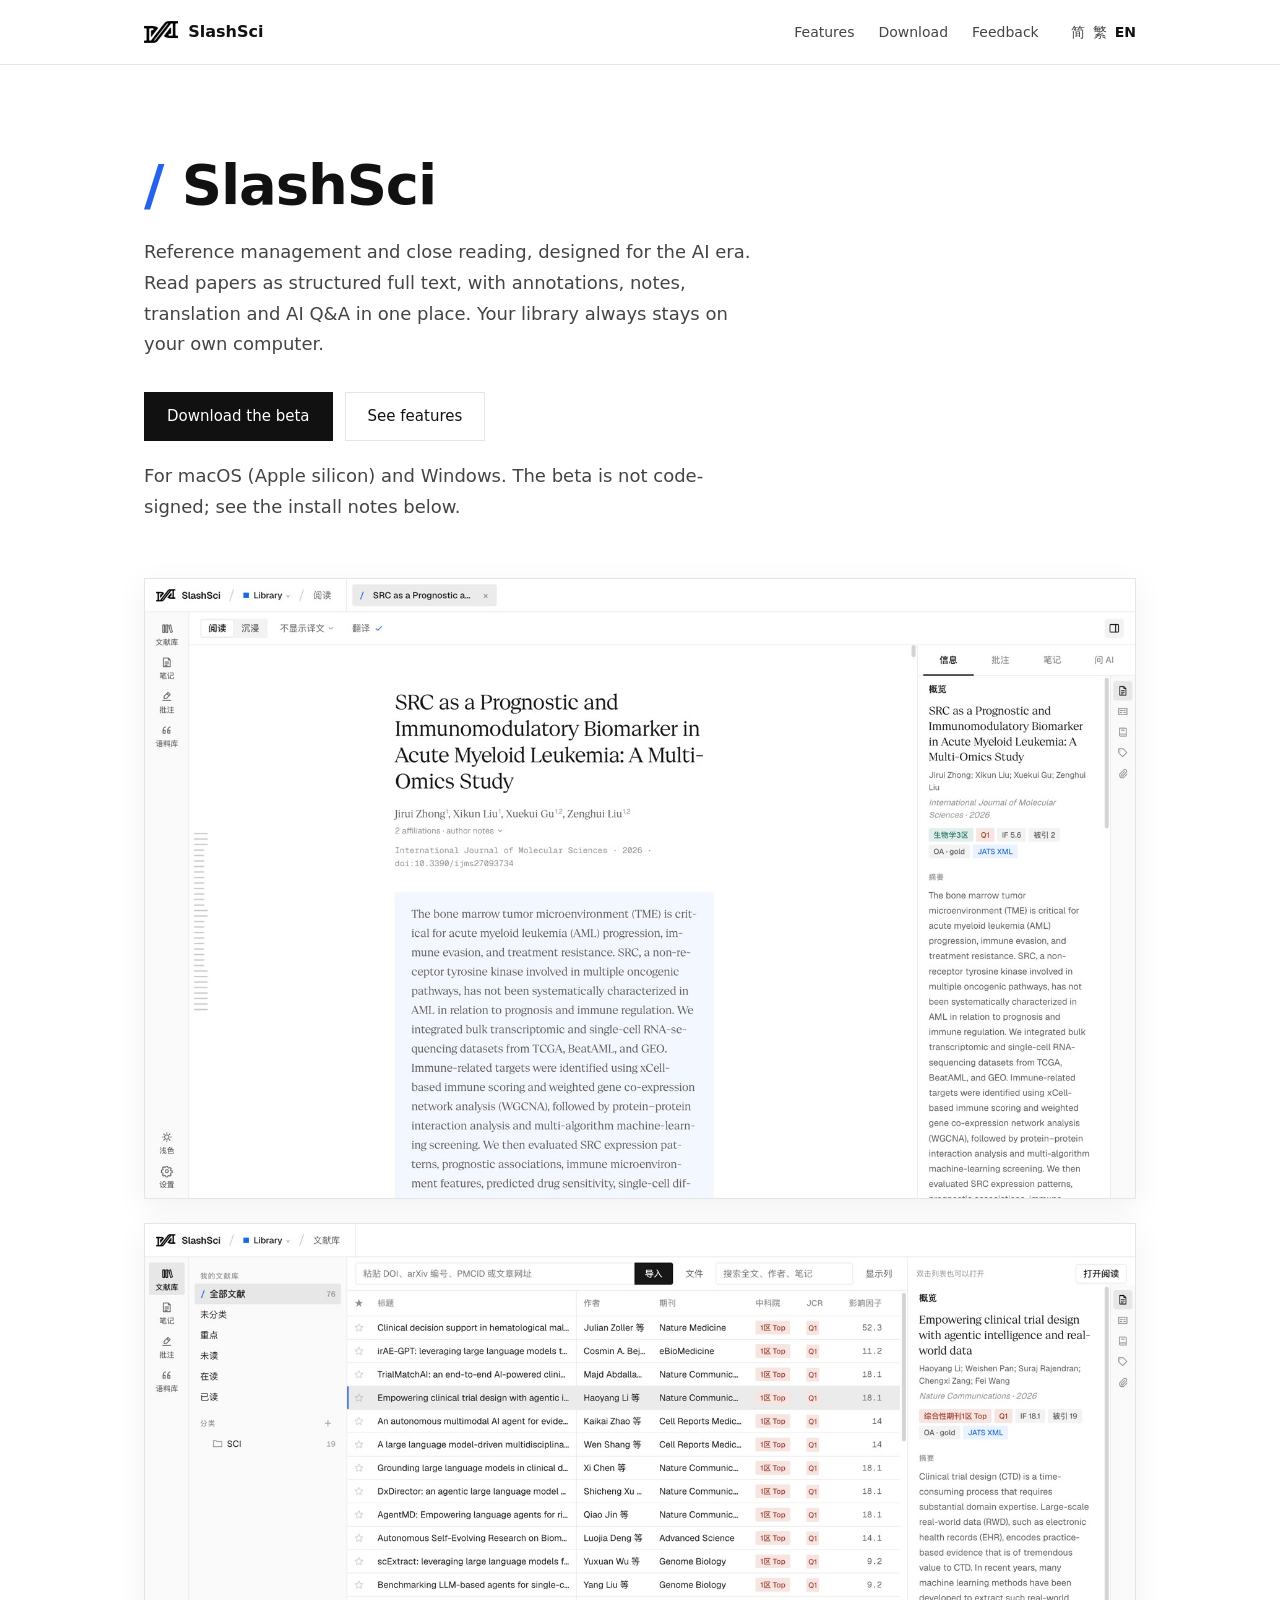
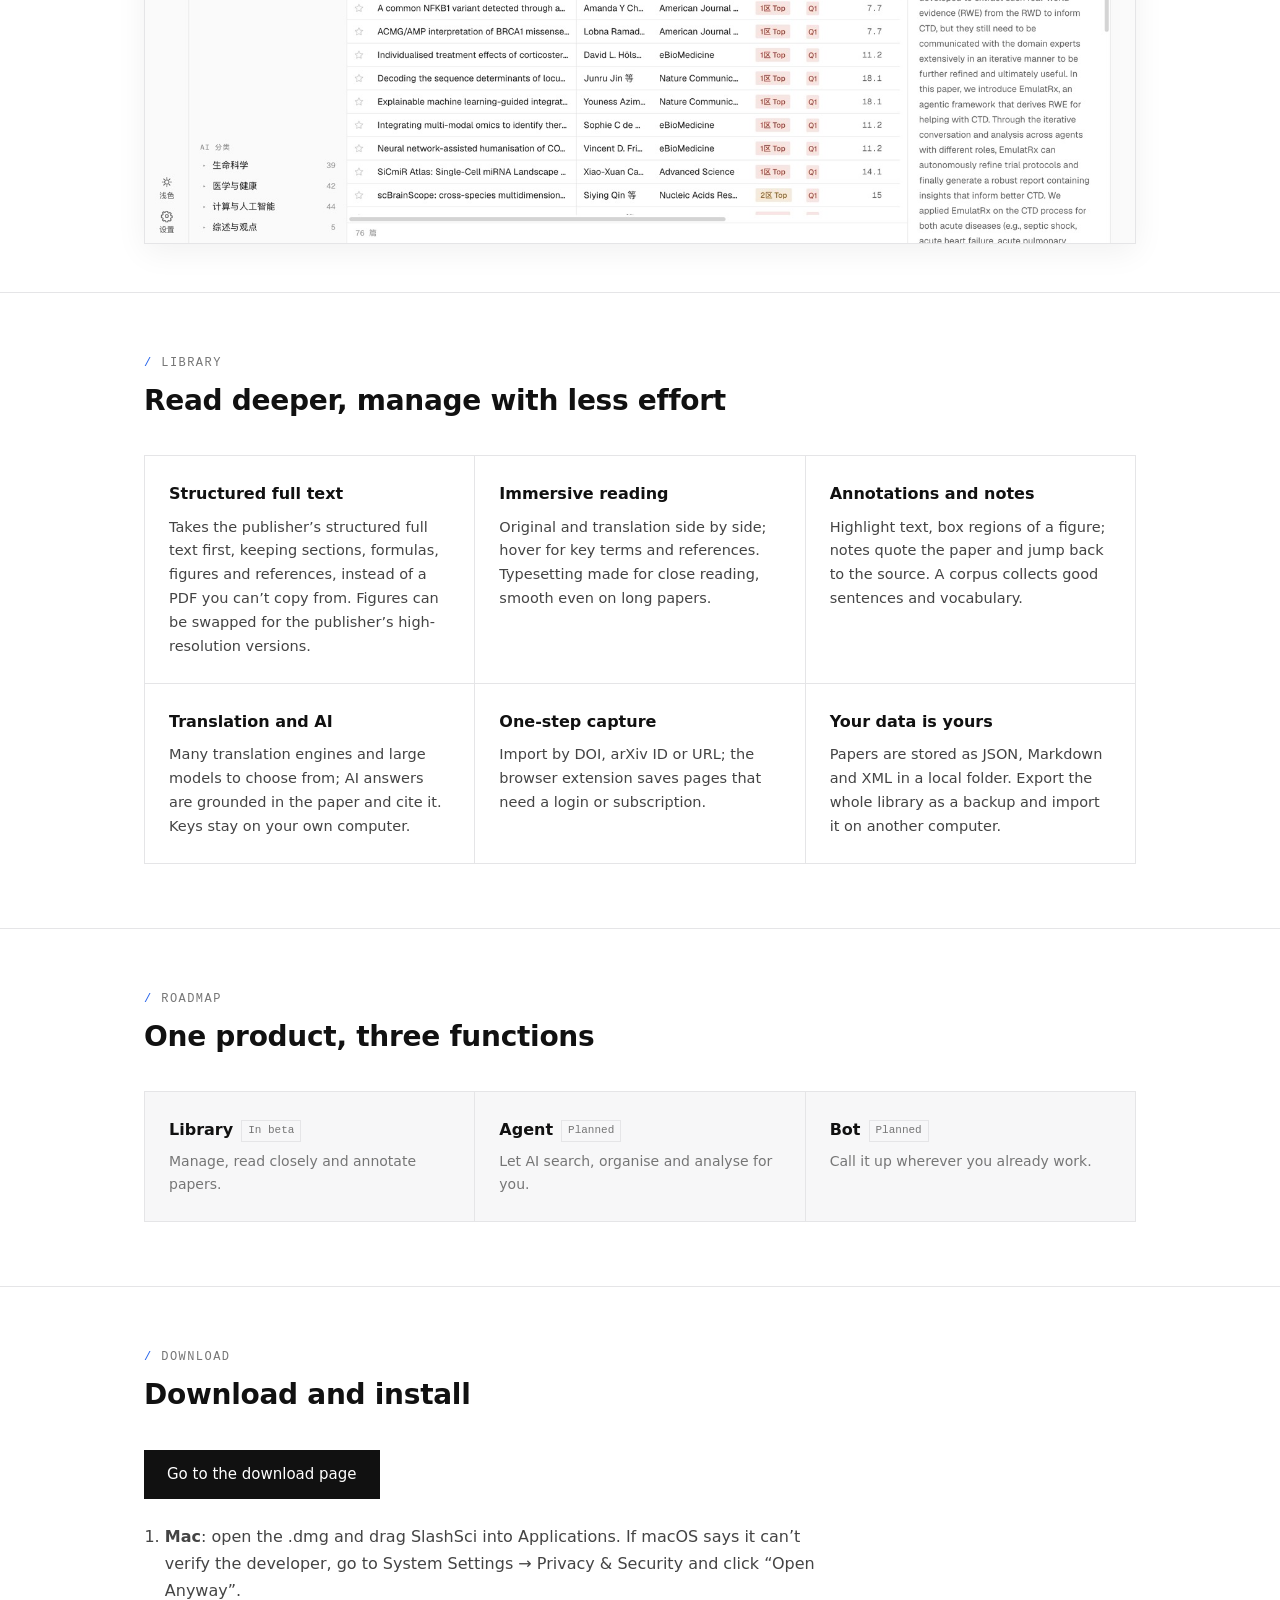
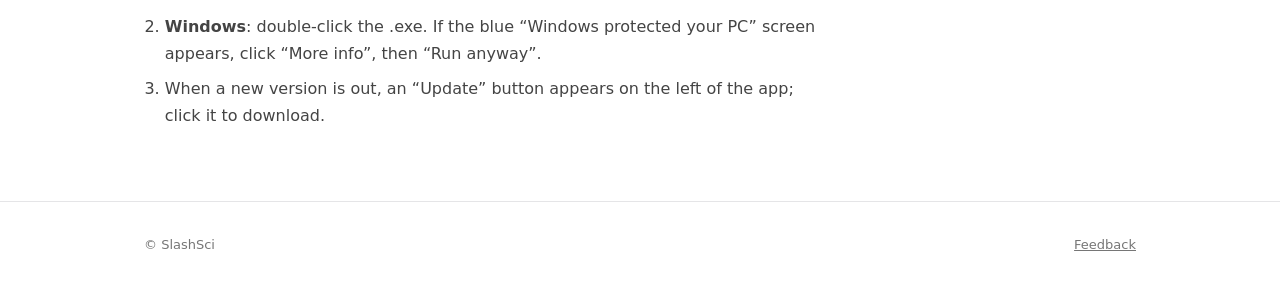
==== docs/en/index.html @ 0c1c7b7e "SlashSci 官网与 README（简/繁/EN）" ====
<!doctype html>
<html lang="en">
<head>
<meta charset="utf-8">
<meta name="viewport" content="width=device-width, initial-scale=1">
<title>SlashSci — Reference management and close reading for the AI era</title>
<meta name="description" content="SlashSci: structured full-text reading, annotations and notes, translation and AI Q&A. Your library stays on your own computer.">
<link rel="icon" type="image/png" href="../favicon.png">
<link rel="stylesheet" href="../site.css">
</head>
<body>
<header><div class="wrap">
  <a class="brand" href="./"><img src="../img/logo.png" alt="">SlashSci</a>
  <nav><a href="#features">Features</a><a href="#download">Download</a><a href="https://github.com/SlashSci/slashsci/issues">Feedback</a><span class="lang"><a href="../">简</a><a href="../zh-hant/">繁</a><a class="on" href="../en/">EN</a></span></nav>
</div></header>
<main>
<div class="wrap hero">
  <h1><i>/</i> SlashSci</h1>
  <p>Reference management and close reading, designed for the AI era. Read papers as structured full text, with annotations, notes, translation and AI Q&A in one place. Your library always stays on your own computer.</p>
  <div class="cta"><a class="btn" href="https://github.com/SlashSci/slashsci/releases/latest">Download the beta</a><a class="btn alt" href="#features">See features</a></div>
  <p class="note">For macOS (Apple silicon) and Windows. The beta is not code-signed; see the install notes below.</p>
</div>
<div class="wrap shots">
  <figure class="shot"><img src="../img/reader.jpg" alt="SlashSci reader: paper text, info panel and journal rankings" width="1600" height="1000"></figure>
  <figure class="shot"><img src="../img/library.jpg" alt="SlashSci library: list, categories and journal rankings" width="1600" height="1000" loading="lazy"></figure>
</div>
<section class="block" id="features"><div class="wrap">
  <div class="label"><b>/</b> Library</div><h2>Read deeper, manage with less effort</h2>
  <div class="grid"><div><h3>Structured full text</h3><p>Takes the publisher’s structured full text first, keeping sections, formulas, figures and references, instead of a PDF you can’t copy from. Figures can be swapped for the publisher’s high-resolution versions.</p></div>
    <div><h3>Immersive reading</h3><p>Original and translation side by side; hover for key terms and references. Typesetting made for close reading, smooth even on long papers.</p></div>
    <div><h3>Annotations and notes</h3><p>Highlight text, box regions of a figure; notes quote the paper and jump back to the source. A corpus collects good sentences and vocabulary.</p></div>
    <div><h3>Translation and AI</h3><p>Many translation engines and large models to choose from; AI answers are grounded in the paper and cite it. Keys stay on your own computer.</p></div>
    <div><h3>One-step capture</h3><p>Import by DOI, arXiv ID or URL; the browser extension saves pages that need a login or subscription.</p></div>
    <div><h3>Your data is yours</h3><p>Papers are stored as JSON, Markdown and XML in a local folder. Export the whole library as a backup and import it on another computer.</p></div></div>
</div></section>
<section class="block"><div class="wrap">
  <div class="label"><b>/</b> Roadmap</div><h2>One product, three functions</h2>
  <div class="soon"><div><h3>Library<span class="tag">In beta</span></h3><p>Manage, read closely and annotate papers.</p></div>
    <div><h3>Agent<span class="tag">Planned</span></h3><p>Let AI search, organise and analyse for you.</p></div>
    <div><h3>Bot<span class="tag">Planned</span></h3><p>Call it up wherever you already work.</p></div></div>
</div></section>
<section class="block" id="download"><div class="wrap">
  <div class="label"><b>/</b> Download</div><h2>Download and install</h2>
  <p style="margin-bottom:24px"><a class="btn" href="https://github.com/SlashSci/slashsci/releases/latest">Go to the download page</a></p>
  <ol class="steps"><li><b>Mac</b>: open the .dmg and drag SlashSci into Applications. If macOS says it can’t verify the developer, go to System Settings → Privacy &amp; Security and click “Open Anyway”.</li>
    <li><b>Windows</b>: double-click the .exe. If the blue “Windows protected your PC” screen appears, click “More info”, then “Run anyway”.</li>
    <li>When a new version is out, an “Update” button appears on the left of the app; click it to download.</li></ol>
</div></section>
</main>
<footer><div class="wrap"><span>© SlashSci</span><span><a href="https://github.com/SlashSci/slashsci/issues">Feedback</a></span></div></footer>
</body>
</html>
---- docs/site.css ----
:root { --ink:#111; --ink2:#444; --ink3:#767676; --line:#e5e5e7; --paper:#fff; --panel:#f7f7f8; --accent:#2563eb; }
* { box-sizing: border-box; margin: 0; }
html { -webkit-text-size-adjust: 100%; }
body { font: 16px/1.7 Geist, -apple-system, "PingFang SC", "Microsoft YaHei", "Noto Sans CJK SC", system-ui, sans-serif; color: var(--ink); background: var(--paper); }
a { color: inherit; }
.wrap { max-width: 1040px; margin: 0 auto; padding: 0 24px; }
header { border-bottom: 1px solid var(--line); }
header .wrap { display: flex; align-items: center; justify-content: space-between; height: 64px; }
.brand { display: flex; align-items: center; gap: 10px; font-weight: 600; text-decoration: none; }
.brand img { height: 22px; width: auto; }
nav a { margin-left: 24px; color: var(--ink2); text-decoration: none; font-size: 14px; }
nav a:hover { color: var(--ink); }
.hero { padding-block: 88px 56px; }
.hero h1 { font-size: clamp(34px, 6vw, 56px); line-height: 1.15; letter-spacing: -.02em; font-weight: 650; }
.hero h1 i { font-style: normal; color: var(--accent); }
.hero p { margin-top: 20px; max-width: 620px; font-size: 18px; color: var(--ink2); }
.cta { margin-top: 32px; display: flex; flex-wrap: wrap; gap: 12px; align-items: center; }
.btn { display: inline-block; padding: 11px 22px; background: var(--ink); color: #fff; text-decoration: none; font-weight: 500; font-size: 15px; border: 1px solid var(--ink); }
.btn:hover { background: #333; }
.btn.alt { background: transparent; color: var(--ink); border-color: var(--line); }
.btn.alt:hover { background: var(--panel); }
.note { margin-top: 12px; font-size: 13px; color: var(--ink3); }
.shot { margin: 0 0 24px; border: 1px solid var(--line); box-shadow: 0 8px 30px rgba(0,0,0,.06); }
.shot img { display: block; width: 100%; height: auto; }
.shots { padding-bottom: 24px; }
section.block { padding: 64px 0; border-top: 1px solid var(--line); }
.label { font: 500 12px/1 "Geist Mono", ui-monospace, Menlo, monospace; letter-spacing: .12em; text-transform: uppercase; color: var(--ink3); margin-bottom: 14px; }
.label b { color: var(--accent); font-weight: 500; }
h2 { font-size: 28px; line-height: 1.3; letter-spacing: -.01em; font-weight: 650; margin-bottom: 36px; max-width: 640px; }
.grid { display: grid; grid-template-columns: repeat(3, 1fr); gap: 1px; background: var(--line); border: 1px solid var(--line); }
.grid > div { background: var(--paper); padding: 24px; }
.grid h3 { font-size: 16px; margin-bottom: 8px; }
.grid p { font-size: 14.5px; color: var(--ink2); line-height: 1.65; }
.soon { display: grid; grid-template-columns: repeat(3, 1fr); gap: 1px; background: var(--line); border: 1px solid var(--line); }
.soon > div { background: var(--panel); padding: 24px; }
.soon h3 { font-size: 16px; margin-bottom: 6px; }
.soon p { font-size: 14px; color: var(--ink3); }
.tag { display: inline-block; margin-left: 8px; padding: 1px 6px; border: 1px solid var(--line); font: 500 11px/1.6 "Geist Mono", ui-monospace, monospace; color: var(--ink3); vertical-align: 2px; }
ol.steps { padding-left: 1.3em; color: var(--ink2); max-width: 680px; }
ol.steps li { margin-bottom: 8px; }
footer { border-top: 1px solid var(--line); padding: 32px 0 48px; font-size: 13px; color: var(--ink3); }
footer .wrap { display: flex; flex-wrap: wrap; justify-content: space-between; gap: 12px; }
@media (max-width: 760px) { .grid, .soon { grid-template-columns: 1fr; } .hero { padding-block: 56px 40px; } nav a:not(:last-child) { display: none; } }
.lang { margin-left: 24px; font-size: 13px; }
.lang a { margin-left: 8px; }
.lang a.on { color: var(--ink); font-weight: 600; }
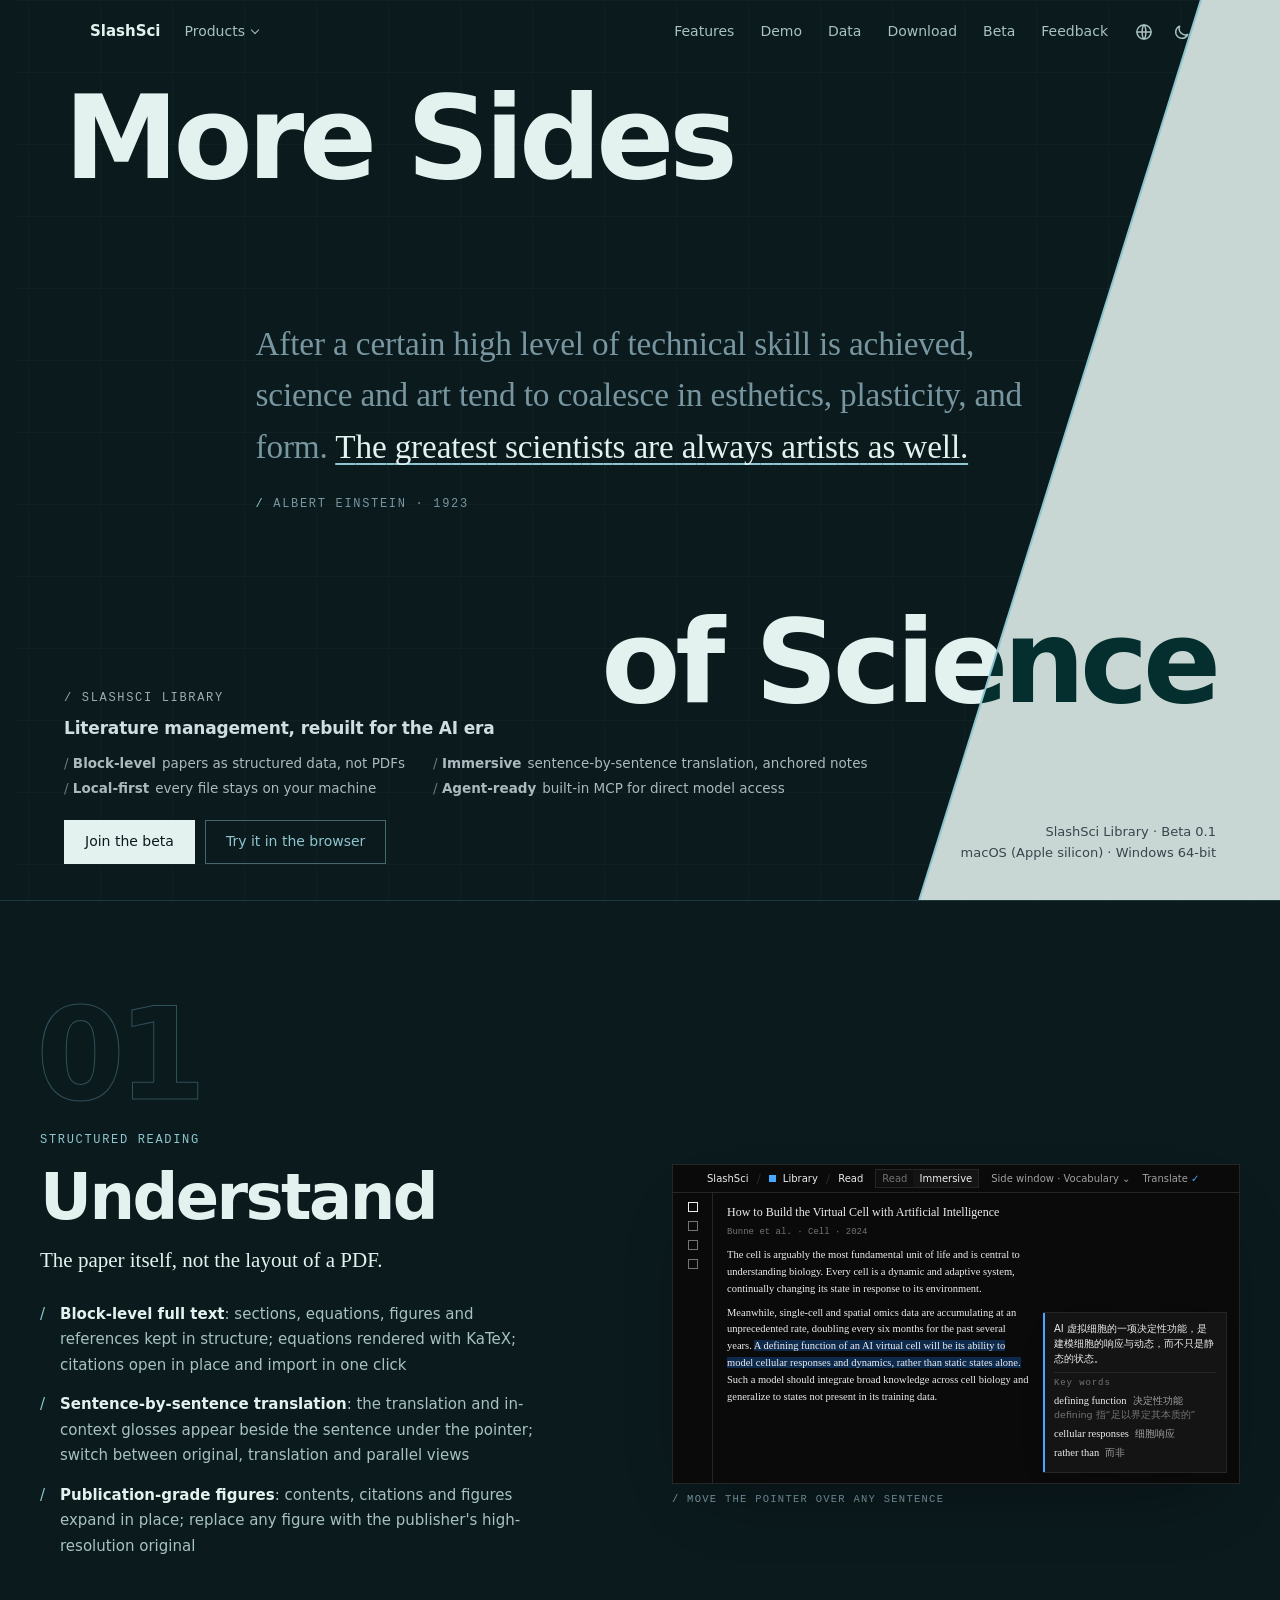
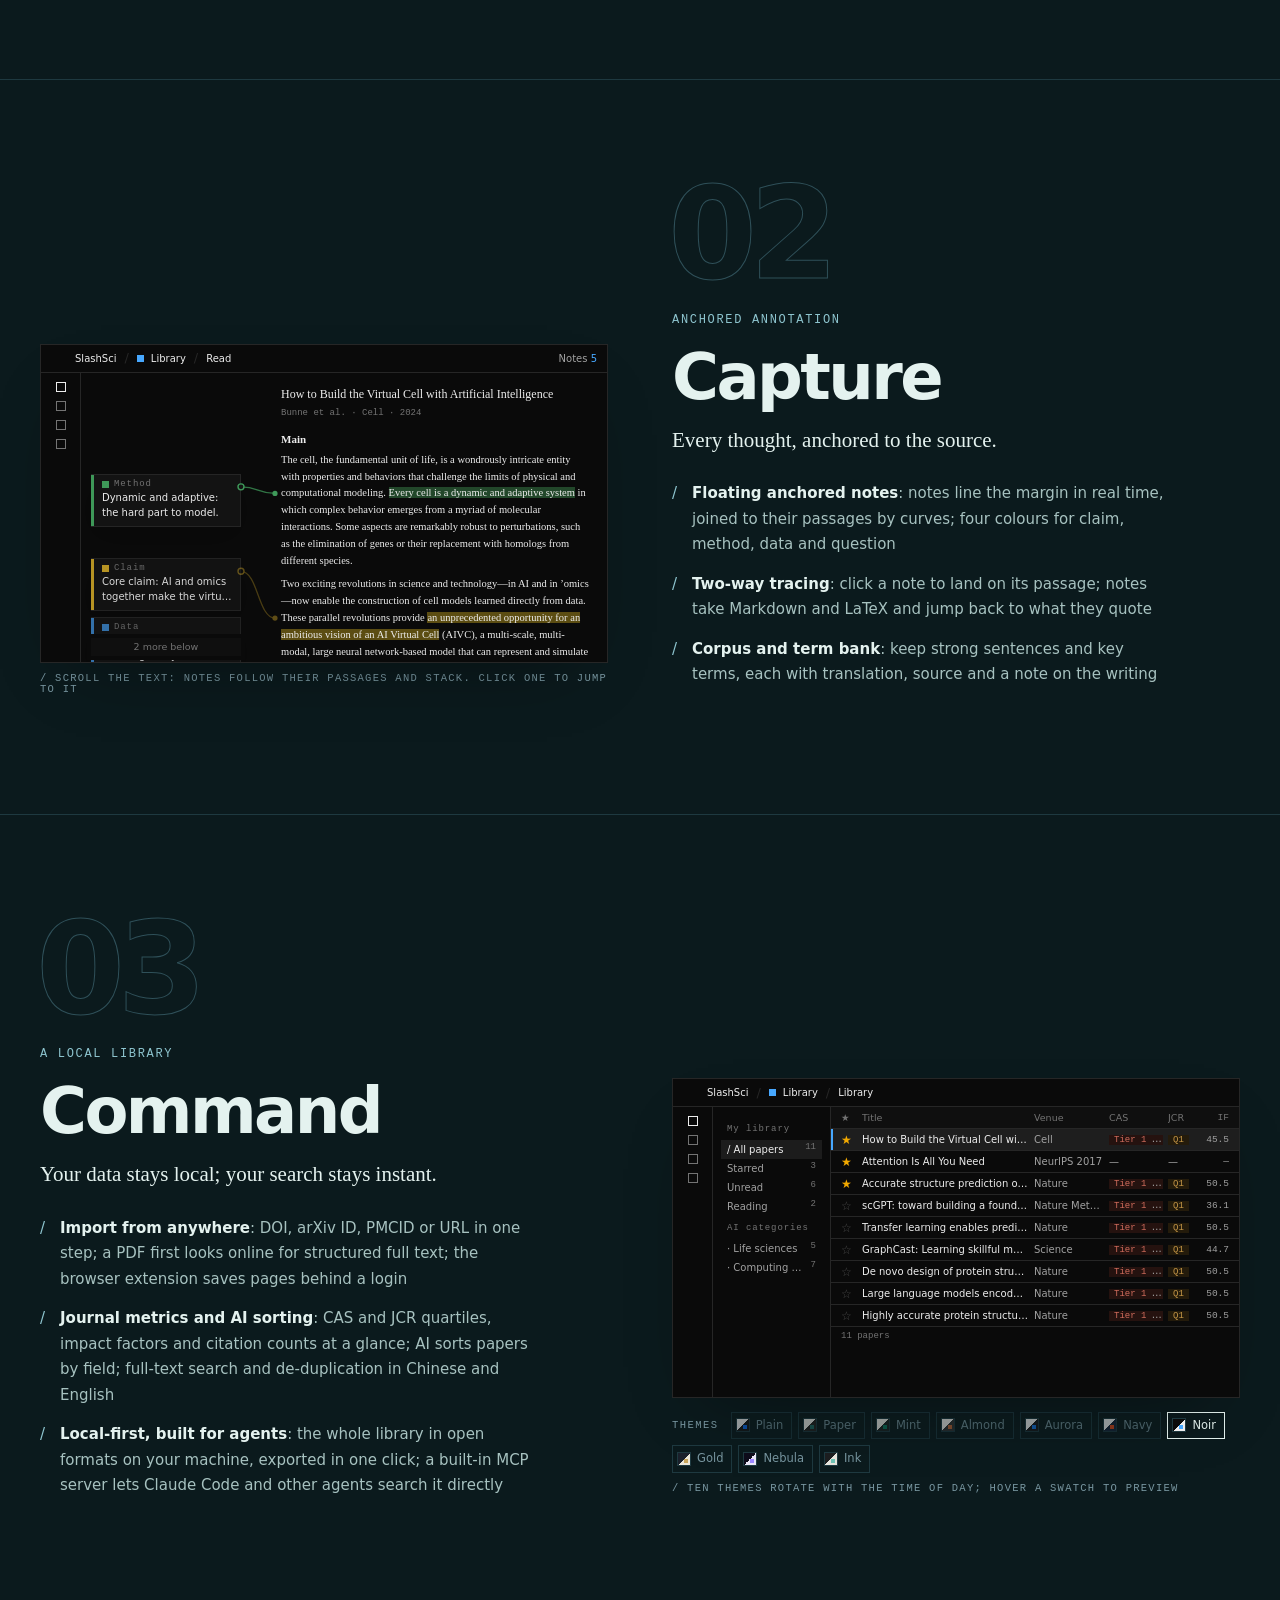
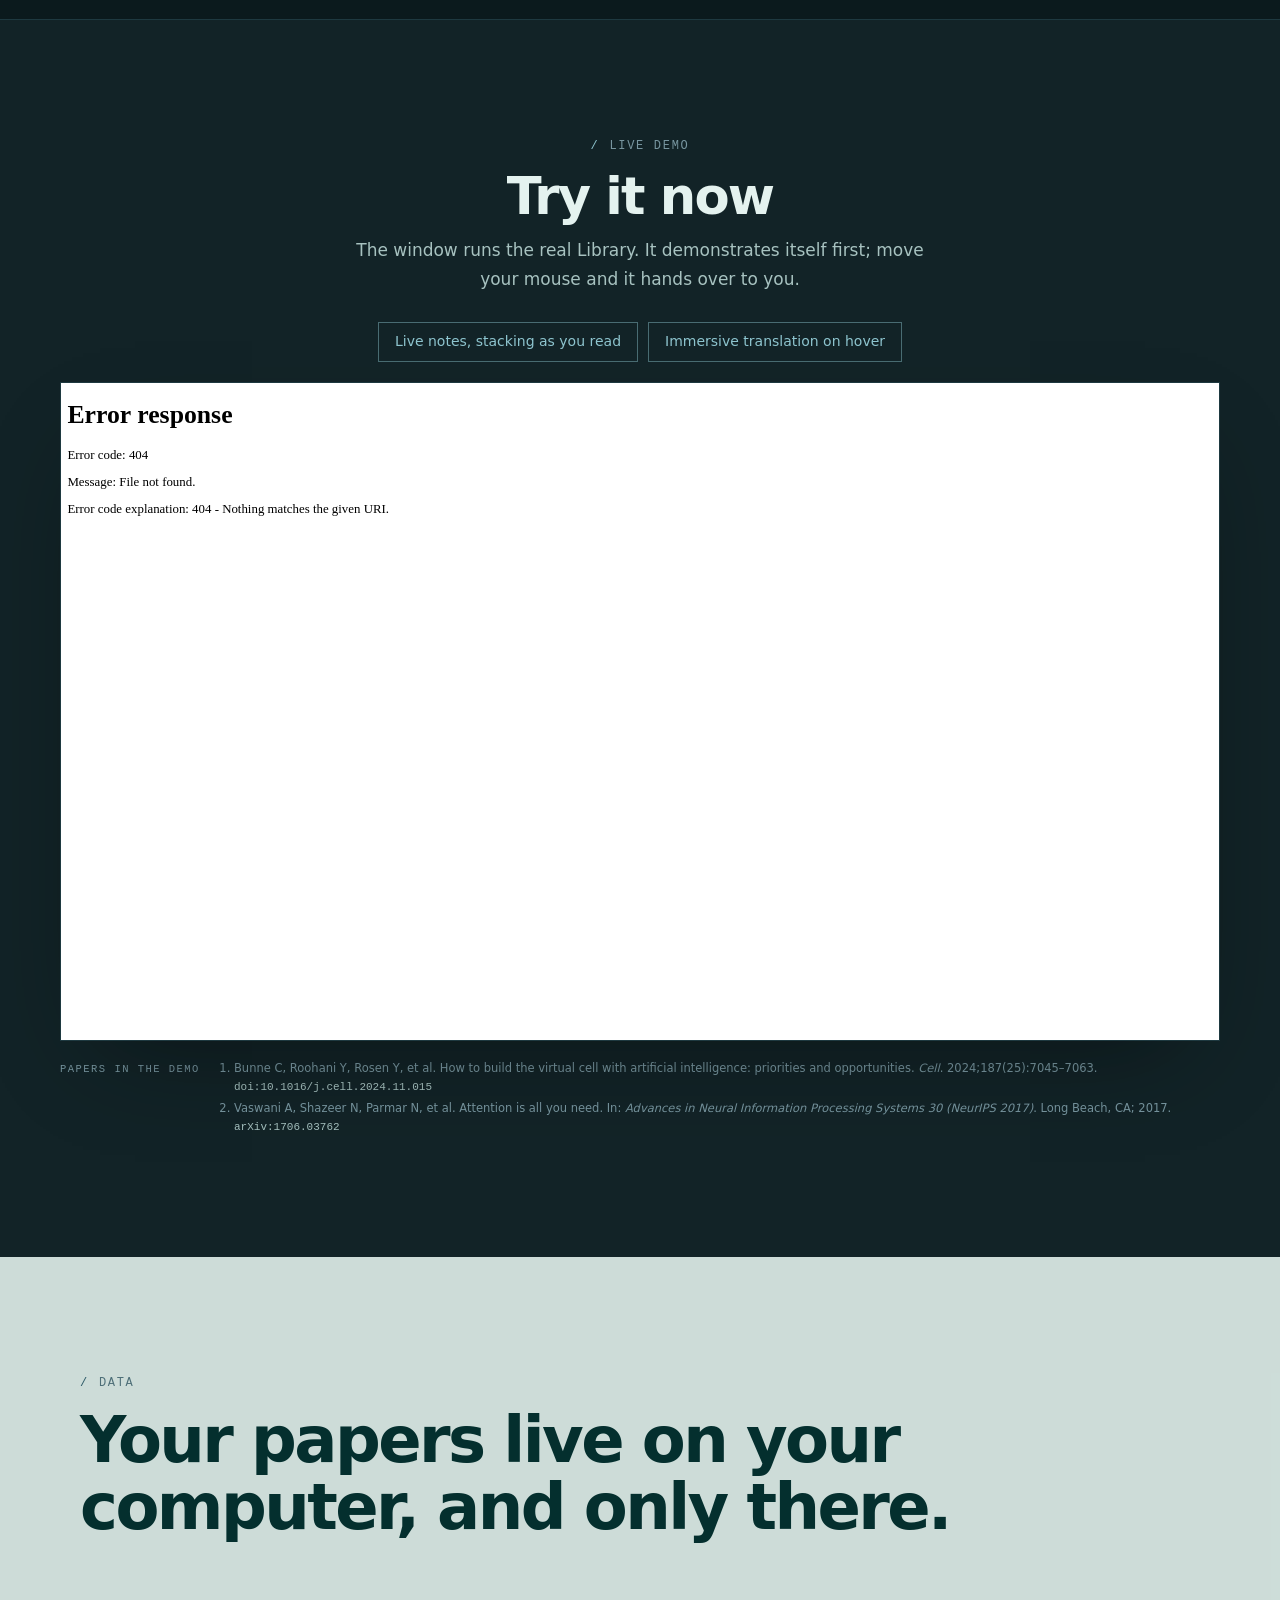
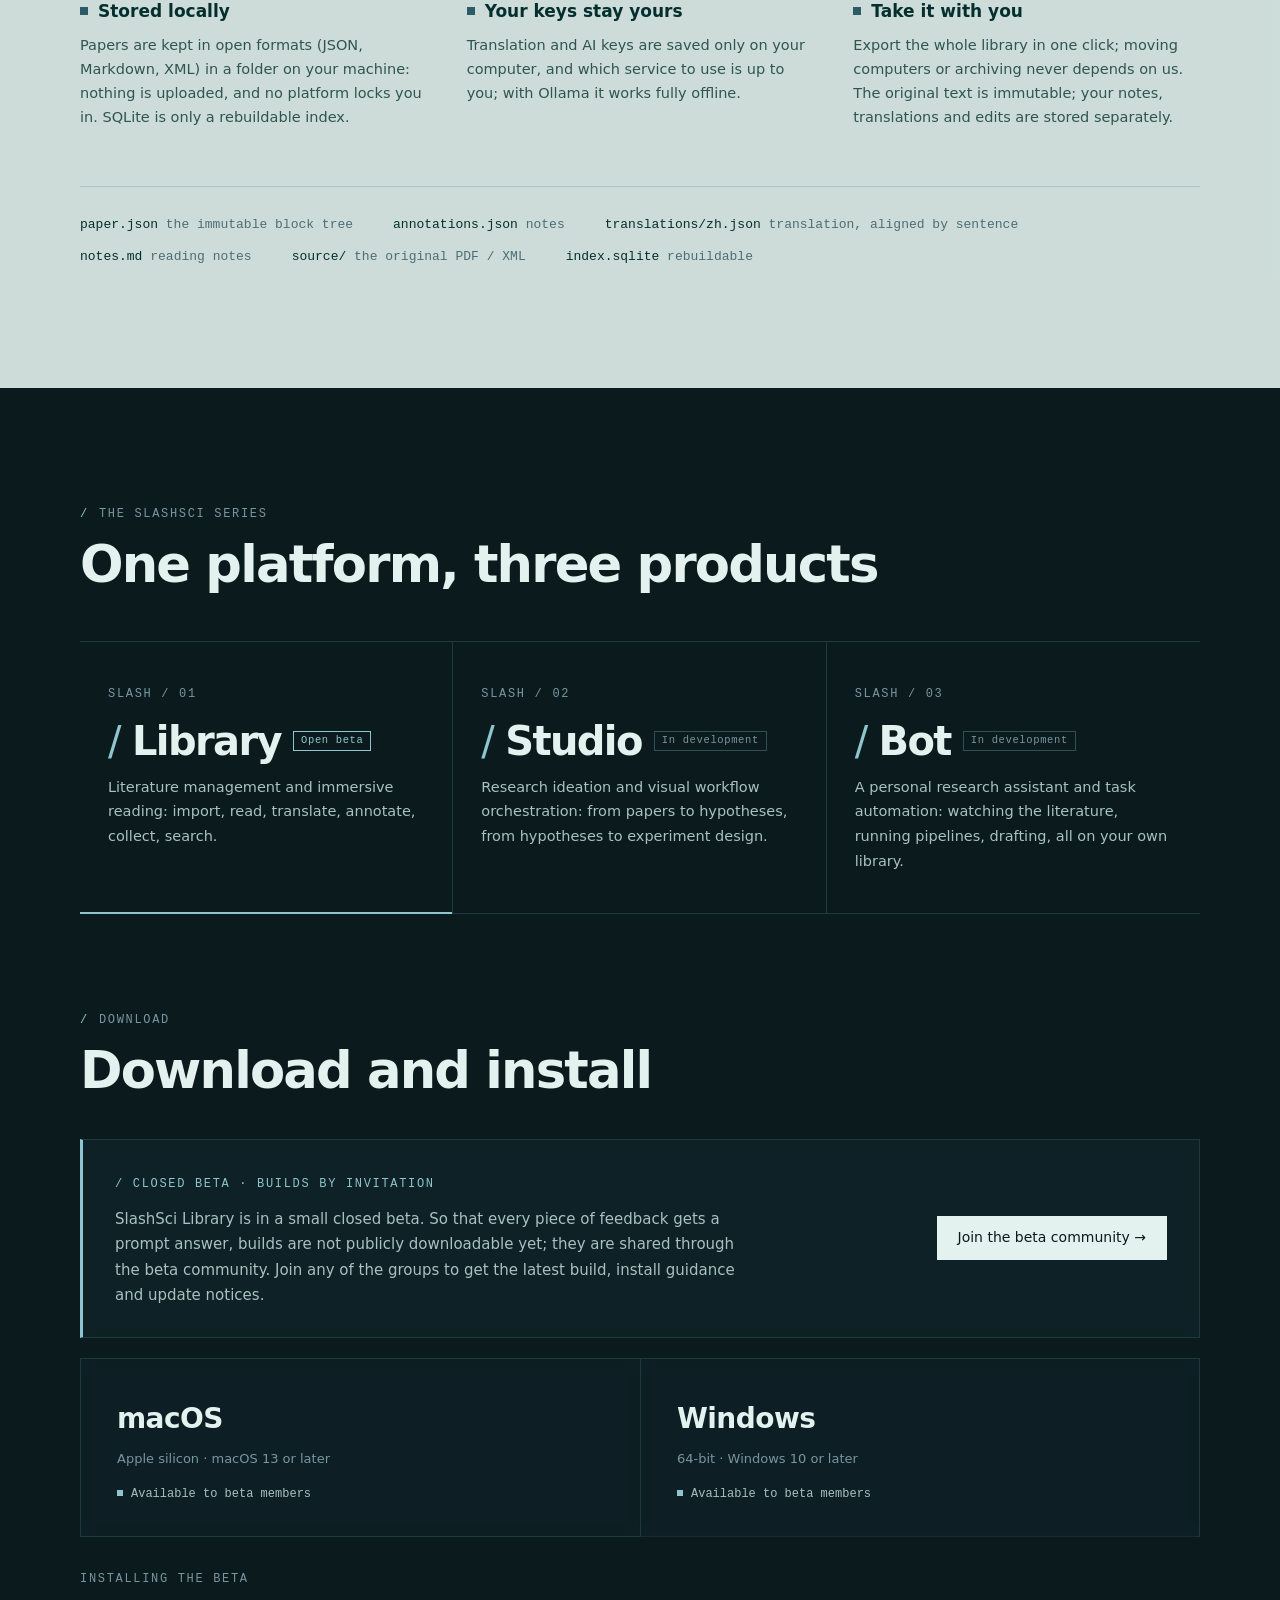
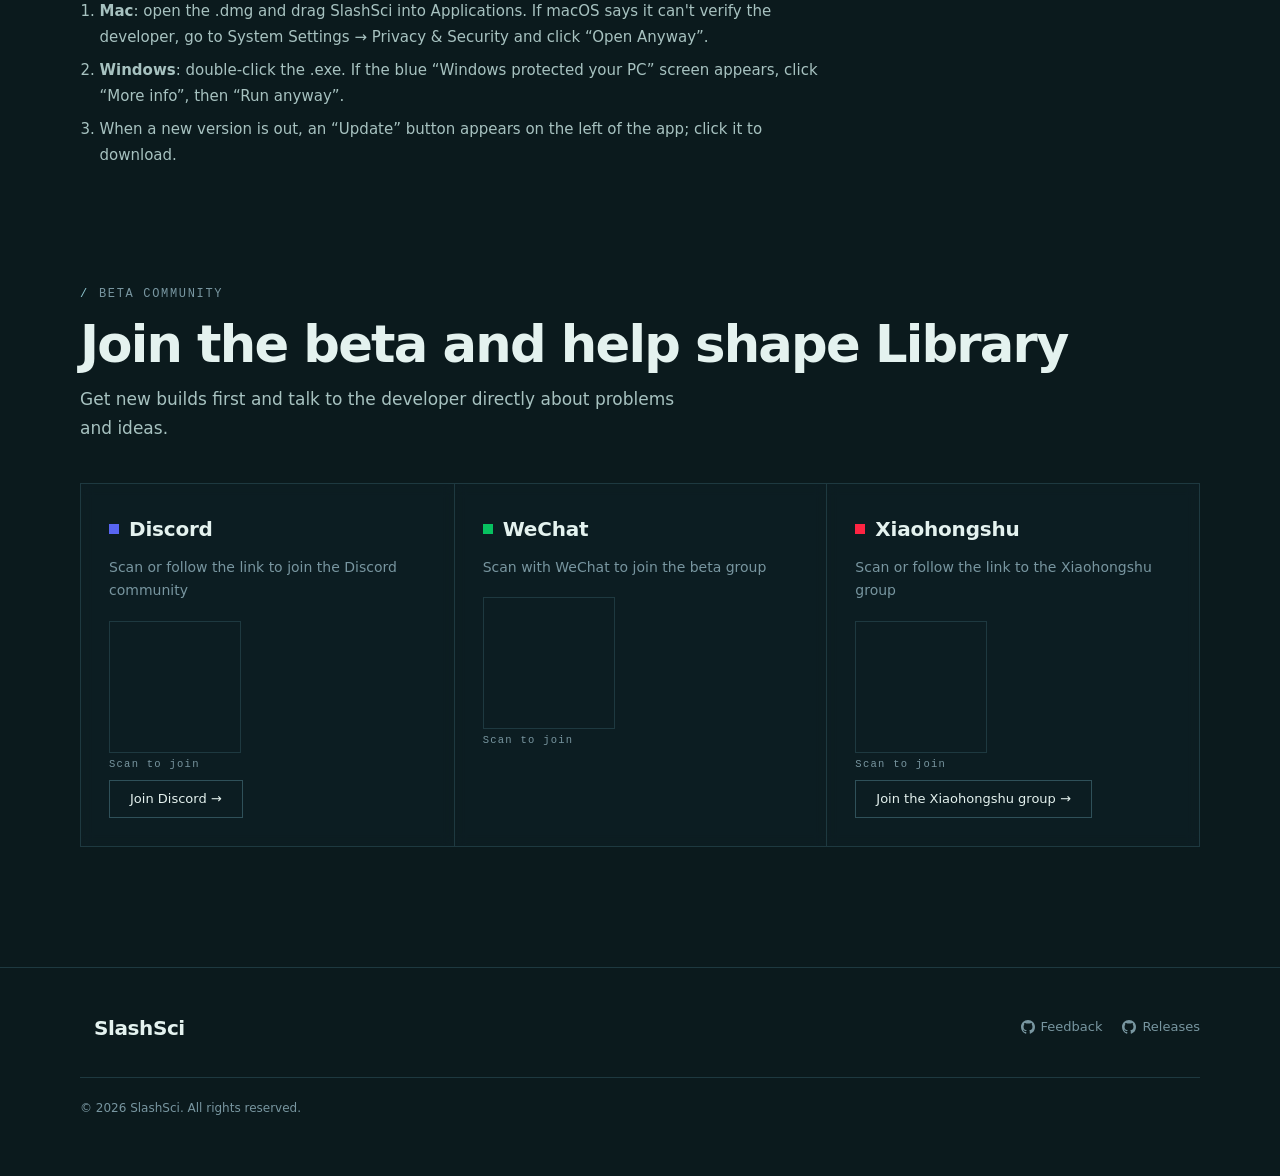
==== commit cf855c97: "官网改版：新版官网（简/繁/EN）与在线演示" ====
--- a/docs/en/index.html
+++ b/docs/en/index.html
@@ -1,52 +1,1043 @@
 <!doctype html>
-<html lang="en">
+<html lang="en" data-mode="light">
 <head>
 <meta charset="utf-8">
 <meta name="viewport" content="width=device-width, initial-scale=1">
-<title>SlashSci — Reference management and close reading for the AI era</title>
-<meta name="description" content="SlashSci: structured full-text reading, annotations and notes, translation and AI Q&A. Your library stays on your own computer.">
-<link rel="icon" type="image/png" href="../favicon.png">
-<link rel="stylesheet" href="../site.css">
+<title>SlashSci — More Sides of Science</title>
+<meta name="description" content="SlashSci Library: literature management rebuilt for the AI era. Papers become block-level structured data, with sentence-by-sentence translation, anchored margin notes, local-only storage and a built-in MCP server for AI agents.">
+<link rel="icon" type="image/png" href="/favicon.png">
+<link rel="alternate" hreflang="zh-Hans" href="https://slashsci.com/">
+<link rel="alternate" hreflang="zh-Hant" href="https://slashsci.com/zh-hant/">
+<link rel="alternate" hreflang="en" href="https://slashsci.com/en/">
+<link rel="alternate" hreflang="x-default" href="https://slashsci.com/">
+<script>
+// Day or night before the first paint: a saved choice wins, otherwise local time (the browser's time zone), day = 07:00–19:00.
+(function(){ var d = document.documentElement, h = new Date().getHours(), auto = h >= 7 && h < 19 ? "light" : "dark", m;
+  try { m = localStorage.getItem("slashsci-site-mode"); } catch (e) {}
+  d.dataset.auto = auto; d.dataset.mode = m === "light" || m === "dark" ? m : auto; })();
+</script>
+<style>
+@font-face{font-family:Geist;font-weight:100 900;font-display:swap;src:url(/fonts/Geist-Variable.woff2) format("woff2")}
+@font-face{font-family:"Geist Serif";font-weight:100 900;font-display:swap;src:url(/fonts/GeistSerif-Variable.woff2) format("woff2")}
+@font-face{font-family:"Geist Mono";font-weight:100 900;font-display:swap;src:url(/fonts/GeistMono-Variable.woff2) format("woff2")}
+@property --x{syntax:"<percentage>";inherits:true;initial-value:56%}
+/* day: paper page, ink face. --deep is the other face: the slash's half of the hero and the data band */
+:root{--paper:#eefbf7;--panel:#e5f4ef;--line:#cde3dd;--line2:#a9c6c3;--ink:#042f2e;--ink2:#2f5552;--ink3:#557780;--accent:#2d5a67;--accent-soft:#d6e9e6;
+--deep:#0f2c33;--deep-ink:#eaf6f2;--deep-ink2:#a9c4c4;--deep-ink3:#7f9ea3;--deep-line:#2a4a52;--deep-acc:#8ec5cf;
+--y:#f8e58c;--g:#c6e8b8;--b:#bcdcf5;--r:#f6c4bb;--ly:#c9a227;--lg:#3f9a5a;--lb:#3b82c4;--lr:#d0604c;
+--sans:Geist,"PingFang SC","Hiragino Sans GB","Microsoft YaHei","Noto Sans CJK SC",system-ui,sans-serif;--serif:"Geist Serif",Charter,"Source Serif 4",Georgia,"Songti SC","Source Han Serif SC","Noto Serif CJK SC",serif;--mono:"Geist Mono",ui-monospace,Menlo,monospace;--ease:cubic-bezier(.2,.7,.2,1);color-scheme:light}
+/* night: the faces swap — a dark page, and the slash opens a light face */
+html[data-mode=dark]{--paper:#0b1a1d;--panel:#10242a;--line:#1e3940;--line2:#2f5059;--ink:#e4f2ef;--ink2:#a7c2c0;--ink3:#7896a0;--accent:#8ec5cf;--accent-soft:#173840;
+--deep:#e3f2ee;--deep-ink:#042f2e;--deep-ink2:#2f5552;--deep-ink3:#4d6e77;--deep-line:#a9c6c3;--deep-acc:#2d5a67;color-scheme:dark}
+*{box-sizing:border-box;margin:0}
+html{-webkit-text-size-adjust:100%;background:var(--paper);overscroll-behavior-y:none}
+body{overscroll-behavior-y:none}
+body{font:16px/1.7 var(--sans);color:var(--ink);background:transparent;-webkit-font-smoothing:antialiased;overflow-x:hidden}
+a{color:inherit}
+body::before{content:"";position:fixed;inset:0;z-index:-1;background:url(/img/bg.jpg) center/cover no-repeat;opacity:.5;pointer-events:none}
+body::after{content:"";position:fixed;top:0;bottom:0;left:50%;width:min(1280px,calc(100% - 32px));transform:translate(-50%);z-index:-1;pointer-events:none;
+background-image:linear-gradient(rgba(45,90,103,.025) 1px,transparent 1px),linear-gradient(90deg,rgba(45,90,103,.025) 1px,transparent 1px);background-position:center top;background-size:72px 72px}
+/* night: the drawing inverted (pale paper turns dark, its lines turn light) and fainter; the grid in the light accent */
+html[data-mode=dark] body::before{filter:invert(1) hue-rotate(180deg);opacity:.22}
+html[data-mode=dark] body::after{background-image:linear-gradient(rgba(142,197,207,.035) 1px,transparent 1px),linear-gradient(90deg,rgba(142,197,207,.035) 1px,transparent 1px)}
+img{display:block;max-width:100%}
+html[data-mode=dark] .brand img,html[data-mode=dark] body>footer .big img{filter:invert(1)}
+.wrap{max-width:1200px;margin:0 auto;padding:0 40px}
+section[id]{scroll-margin-top:64px}
+.label{font:500 12px/1 var(--mono);letter-spacing:.14em;text-transform:uppercase;color:var(--ink3);display:flex;align-items:center;gap:10px}
+.label b{color:var(--accent);font-weight:500}
+.rv{opacity:0;transform:translateY(16px);transition:opacity .4s cubic-bezier(0,0,.2,1),transform .4s cubic-bezier(0,0,.2,1)}
+.rv.in{opacity:1;transform:none}
+/* header */
+header{position:fixed;top:0;left:0;right:0;z-index:30;transition:background .3s,border-color .3s;border-bottom:1px solid transparent}
+header.solid{background:color-mix(in srgb,var(--chrome) 72%,transparent);-webkit-backdrop-filter:blur(6px);backdrop-filter:blur(6px);border-color:var(--line)}
+header .wrap{display:flex;align-items:center;height:64px}
+.brand{display:flex;align-items:center;gap:10px;font-weight:600;text-decoration:none;font-size:15px;margin-right:12px}
+.brand img{height:18px}
+.nav{display:flex;align-items:center;gap:2px;margin-left:auto}
+.nav a,.ptrig{font:inherit;font-size:14px;color:var(--ink2);text-decoration:none;padding:8px 12px;background:none;border:0;cursor:pointer;transition:color .15s}
+.nav a:hover,.ptrig:hover{color:var(--ink)}
+/* header items that sit over the slash's face take that face's ink */
+#hd .inv{color:var(--deep-ink2)}
+#hd .inv:hover,#hd .langsel.inv.open .lbtn{color:var(--deep-ink)}
+.pmenu{position:relative}
+.ptrig::after{content:"";display:inline-block;width:5px;height:5px;margin:0 0 3px 7px;border-right:1.5px solid currentColor;border-bottom:1.5px solid currentColor;transform:rotate(45deg)}
+.pop{position:absolute;left:0;top:calc(100% + 8px);width:380px;padding:6px;background:var(--chrome);border:1px solid var(--line);box-shadow:0 24px 60px -24px rgba(0,0,0,.35)}
+/* header dropdowns (产品, language): opened by script with a short grace period on leaving; they fade and slide in and fade out */
+.dd .pop,.dd .menu{opacity:0;visibility:hidden;transform:translateY(-4px);transition:opacity .16s var(--ease),transform .16s var(--ease),visibility 0s linear .16s;z-index:10}
+.dd.open .pop,.dd.open .menu{opacity:1;visibility:visible;transform:none;transition:opacity .16s var(--ease),transform .16s var(--ease),visibility 0s}
+/* an invisible bridge over the gap between the button and its menu */
+.dd .pop::before,.dd .menu::before{content:"";position:absolute;left:-1px;right:-1px;top:-14px;height:14px}
+.ptrig::after{transition:transform .16s var(--ease)}
+.dd.open .ptrig::after{transform:translateY(2px) rotate(225deg)}
+.pi{display:grid;grid-template-columns:10px 1fr auto;gap:0 12px;align-items:center;padding:12px}
+
+.pi .dot{width:8px;height:8px;background:var(--line2)}
+.pi.on .dot{background:var(--accent)}
+.pi b{font-weight:600;font-size:14px}
+.pi i{font:500 10.5px/1.6 var(--mono);padding:0 6px;border:1px solid var(--line);color:var(--ink3);letter-spacing:.06em}
+.pi.on i{border-color:var(--accent);color:var(--accent)}
+.pi p{grid-column:2/4;font-size:13px;color:var(--ink3);line-height:1.5}
+.btn{display:inline-flex;align-items:center;gap:8px;height:44px;padding:0 20px;background:var(--ink);color:var(--paper);text-decoration:none;font-weight:500;font-size:14px;border:1px solid var(--ink);transition:transform .15s var(--ease),background .15s}
+.btn:hover{background-color:color-mix(in srgb,var(--ink) 86%,var(--paper))}
+.btn.alt{background:transparent;color:var(--ink);border-color:var(--line2)}
+
+/* language and day/night: icons */
+.langsel{position:relative;margin-left:4px}
+.langsel .lbtn,.modebtn{list-style:none;cursor:pointer;width:36px;height:36px;display:grid;place-items:center;color:var(--ink2);background:none;border:0;padding:0;transition:color .15s,background .15s}
+.langsel .lbtn svg,.modebtn svg{width:18px;height:18px}
+.langsel .lbtn:hover,.langsel.open .lbtn,.modebtn:hover{color:var(--ink)}
+#hd .inv:hover,#hd .langsel.inv.open .lbtn{background:color-mix(in srgb,var(--deep-ink) 10%,transparent)}
+.langsel.inv .lbtn{color:inherit}
+.modebtn .i-moon,html[data-mode=dark] .modebtn .i-sun{display:none}
+html[data-mode=dark] .modebtn .i-moon{display:block}
+.langsel .menu{position:absolute;right:0;top:calc(100% + 6px);min-width:150px;background:var(--chrome);border:1px solid var(--line);box-shadow:0 18px 40px -20px rgba(0,0,0,.4)}
+.langsel .menu a{display:flex;align-items:center;gap:10px;margin:0;padding:9px 14px;color:var(--ink2);text-decoration:none;font-size:14px}
+.langsel .menu a::before{content:"";width:6px;height:6px;background:transparent}
+.langsel .menu a.on::before{background:var(--accent)}
+.langsel .menu a:hover{color:var(--ink)}
+.langsel .menu a.on{color:var(--ink);font-weight:500}
+/* hero: two faces of one quotation, split by the slash */
+.hero{position:relative;height:100svh;min-height:680px;overflow:hidden;--x:56%;cursor:crosshair}
+.face{position:absolute;inset:0;display:grid;place-items:center;padding:24vh 8vw 32vh}
+.face blockquote{position:relative;margin:0;max-width:1000px}
+/* quote transitions: drift moves words, so they become boxes (the underline follows each word); the wipe is a slash-edged panel */
+.hero.fx2 .tk{display:inline-block}
+.hero.fx2 .face p mark .tk{text-decoration:underline 2px var(--accent);text-underline-offset:.16em}
+.hero.fx2 .face.zh p mark .tk{text-decoration-color:var(--deep-acc)}
+.wipe{display:none}
+.hero.fx3 .face blockquote{overflow:hidden;padding:.3em .9em;margin:-.3em -.9em}
+.hero.fx3 .wipe{display:block;position:absolute;top:-10%;bottom:-10%;left:-8%;width:116%;z-index:1;pointer-events:none;background:var(--paper);transform:translateX(-120%) skewX(-14deg)}
+.hero.fx3 .face.zh .wipe{background:var(--deep)}
+.hero.fx3 .wipe::before,.hero.fx3 .wipe::after{content:"";position:absolute;top:0;bottom:0;width:2px;background:var(--accent)}
+.hero.fx3 .wipe::before{left:0}.hero.fx3 .wipe::after{right:0}
+.hero.fx3 .face.zh .wipe::before,.hero.fx3 .face.zh .wipe::after{background:var(--deep-acc)}
+.face p{font:400 clamp(20px,2.6vw,34px)/1.55 var(--serif);color:var(--ink3);letter-spacing:-.005em;text-wrap:balance}
+.face.en,.hero h1.ttl{clip-path:polygon(0 0,var(--x) 0,calc(var(--x) - 22%) 100%,0 100%)}
+.face.zh{background:color-mix(in srgb,var(--deep) 88%,transparent);clip-path:polygon(var(--x) 0,100% 0,100% 100%,calc(var(--x) - 22%) 100%)}
+.face.zh p{color:var(--deep-ink2)}
+.face p mark{background:none;text-decoration:underline;text-decoration-color:var(--accent);text-decoration-thickness:2px;text-underline-offset:.16em;text-decoration-skip-ink:none;color:var(--ink)}
+.face.zh p mark{color:var(--deep-ink);text-decoration-color:var(--deep-acc)}
+.face footer{margin-top:26px;font:500 12px/1 var(--mono);letter-spacing:.14em;text-transform:uppercase;color:var(--ink3)}
+.face footer::before{content:"/ ";color:var(--accent)}
+.face.zh footer{color:var(--deep-ink3)}
+.face.zh footer::before{color:var(--deep-acc)}
+.divider{position:absolute;left:0;top:50%;width:2px;height:140vh;background:var(--accent);transform-origin:50% 50%;pointer-events:none}
+.hero .ttl{position:absolute;inset:0;margin:0;pointer-events:none;font:600 clamp(64px,10vw,150px)/1 var(--sans);letter-spacing:-.05em}
+html[lang=en] .hero .ttl{font-size:clamp(44px,9vw,136px);letter-spacing:-.045em}
+/* light ink in difference mode: dark over a light face, light over a dark face, in either mode, so no word can vanish */
+.hero .ttl .a,.hero .ttl .b{position:absolute;color:var(--ink);opacity:0;transform:translateY(24px);animation:rise 1s .3s var(--ease) forwards}
+.face.zh .ttl .a,.face.zh .ttl .b{color:var(--deep-ink)}
+.hero .ttl .a{left:5vw;top:9vh}
+.hero .ttl .b{right:5vw;bottom:20vh;animation-delay:.5s}
+@keyframes rise{to{opacity:1;transform:none}}
+.hero .bar{position:absolute;left:0;right:0;bottom:0;display:flex;align-items:flex-end;justify-content:space-between;padding:0 5vw 36px;gap:24px;pointer-events:none}
+.hero .bar>*{pointer-events:auto}
+.intro,.hero .side{color:#dbf8ff;mix-blend-mode:difference}
+.intro .nm{font:500 12px/1 var(--mono);letter-spacing:.14em;text-transform:uppercase;opacity:.75}
+.intro .ld{margin-top:10px;font-size:17px;font-weight:600;letter-spacing:-.01em}
+.intro ul{margin:10px 0 0;padding:0;list-style:none;display:grid;grid-template-columns:auto auto;gap:4px 28px;font-size:13.5px;line-height:1.6}
+.intro li{opacity:.82;white-space:nowrap}
+.intro li b{font-weight:600;opacity:1;margin-right:6px}
+.intro li::before{content:"/ ";opacity:.6}
+.hero .side{font-size:13px;text-align:right;opacity:.8;line-height:1.6}
+.hero .cta .btn.alt{color:var(--accent);border-color:color-mix(in srgb,var(--accent) 45%,transparent);background:none;transition:color .18s,background-color .18s,border-color .18s}
+.hero .cta .btn.alt:hover{color:var(--paper);border-color:var(--accent);background:var(--accent)}
+.hero .cta{display:flex;gap:10px;flex-wrap:wrap;margin-top:20px}
+@media (hover:none){.hero{animation:sway 9s ease-in-out infinite alternate}@keyframes sway{from{--x:46%}to{--x:70%}}}
+/* features: one per band; the number, label and heading stack, and the mock's top meets the heading's */
+.faces{padding:0}
+.band{position:relative;display:grid;grid-template-columns:1fr 1fr;align-items:start;gap:64px;padding:96px 40px 120px;max-width:1280px;margin:0 auto;border-top:1px solid var(--line);--numh:calc(clamp(72px,10vw,132px) * .9)}
+.band .num{display:block;height:var(--numh);margin:0 0 22px -4px;font:600 clamp(72px,10vw,132px)/.9 var(--sans);letter-spacing:-.06em;color:transparent;-webkit-text-stroke:1px var(--line2);user-select:none}
+.band .txt{min-width:0}
+.band .job{display:block;font:500 12px/1 var(--mono);letter-spacing:.14em;text-transform:uppercase;color:var(--accent)}
+.band h3{margin-top:18px;font:600 clamp(40px,5vw,64px)/1.05 var(--sans);letter-spacing:-.04em}
+.band .d{margin-top:14px;font:400 21px/1.45 var(--serif);color:var(--ink)}
+.band ul{margin-top:26px;padding:0;list-style:none;display:grid;gap:14px;max-width:500px}
+.band li{position:relative;padding-left:20px;font-size:15px;color:var(--ink2);line-height:1.7}
+.band li b{color:var(--ink);font-weight:600}
+.band li::before{content:"/";position:absolute;left:0;top:0;color:var(--accent);font-weight:300}
+.band:nth-child(even) .txt{order:2}
+.band .vis{position:relative;min-width:0;padding-top:calc(var(--numh) + 22px + 12px + 18px)}
+.band .hint{margin-top:10px;font:500 10.5px/1 var(--mono);letter-spacing:.12em;text-transform:uppercase;color:var(--ink3)}
+/* the mocks: the app's own look, scoped variables so a mock can change theme */
+.mock{position:relative;border:1px solid var(--mline);background:var(--mp);color:var(--mink);box-shadow:0 30px 70px -36px rgba(0,0,0,.45);font:12.5px/1.5 var(--sans);overflow:hidden;--mp:#fff;--mpanel:#fafafa;--mraised:#fff;--mline:#ebebeb;--mink:#171717;--mink2:#5c5c5c;--mink3:#8f8f8f;--macc:#0a6cf0;--msoft:#ebf3ff;--mrail:#fafafa;--mrailink:#666;--mrailon:#171717}
+.mock[data-theme="geist"]{--mp:#ffffff;--mpanel:#fafafa;--mraised:#ffffff;--mline:#ebebeb;--mink:#171717;--mink2:#5c5c5c;--mink3:#8f8f8f;--macc:#0a6cf0;--msoft:#ebf3ff;--mrail:#fafafa;--mrailink:#666666;--mrailon:#171717}
+.mock[data-theme="paper"]{--mp:#fbf9f4;--mpanel:#f3f0e8;--mraised:#fffefb;--mline:#e2ddd0;--mink:#23221f;--mink2:#5f5c54;--mink3:#8d897e;--macc:#1f6b63;--msoft:#dcebe7;--mrail:#ece8de;--mrailink:#6b675e;--mrailon:#1f6b63}
+.mock[data-theme="mint"]{--mp:#fcfaf4;--mpanel:#e4eee8;--mraised:#ffffff;--mline:#d3e0d8;--mink:#1d2422;--mink2:#4a5853;--mink3:#82918b;--macc:#0b7a62;--msoft:#d2ebe2;--mrail:#dbe8e0;--mrailink:#3f6b5f;--mrailon:#0b7a62}
+.mock[data-theme="apricot"]{--mp:#fffcf8;--mpanel:#f9f1e7;--mraised:#ffffff;--mline:#ede2d3;--mink:#333333;--mink2:#666260;--mink3:#9c958d;--macc:#c4693a;--msoft:#f8e4d6;--mrail:#f5ebdf;--mrailink:#7a6f66;--mrailon:#c4693a}
+.mock[data-theme="aurora"]{--mp:#ffffff;--mpanel:#f6f7fb;--mraised:#ffffff;--mline:#e5e7f0;--mink:#18181b;--mink2:#52525e;--mink3:#8a8a97;--macc:#1677e6;--msoft:#e6f0fd;--mrail:#f3f1fd;--mrailink:#5b5b70;--mrailon:#7c3aed}
+.mock[data-theme="navy"]{--mp:#ffffff;--mpanel:#f4f6f9;--mraised:#ffffff;--mline:#e1e6ee;--mink:#16263b;--mink2:#4f5d70;--mink3:#8994a4;--macc:#e0491a;--msoft:#fde5db;--mrail:#133a5e;--mrailink:#b7c7da;--mrailon:#ff7a45}
+.mock[data-theme="geist-dark"]{--mp:#0a0a0a;--mpanel:#0f0f0f;--mraised:#141414;--mline:#262626;--mink:#ededed;--mink2:#a1a1a1;--mink3:#737373;--macc:#47a8ff;--msoft:#0d2a4d;--mrail:#0a0a0a;--mrailink:#a1a1a1;--mrailon:#ededed;--y:#5c4d12;--g:#22472a;--b:#1d3f66;--r:#5c2526}
+.mock[data-theme="gold"]{--mp:#1b202b;--mpanel:#212733;--mraised:#29303d;--mline:#353d4c;--mink:#ece6d8;--mink2:#b6ae9e;--mink3:#847d70;--macc:#c9a55c;--msoft:#3a3426;--mrail:#161a23;--mrailink:#a39b8a;--mrailon:#d9b56a;--y:#5c4d12;--g:#22472a;--b:#1d3f66;--r:#5c2526}
+.mock[data-theme="nebula"]{--mp:#0d0b1a;--mpanel:#131025;--mraised:#1a1631;--mline:#2a2546;--mink:#e8e5f6;--mink2:#a8a2c6;--mink3:#736d97;--macc:#9d85ff;--msoft:#2a2350;--mrail:#0a0815;--mrailink:#8d86b3;--mrailon:#b9a6ff;--y:#5c4d12;--g:#22472a;--b:#1d3f66;--r:#5c2526}
+.mock[data-theme="ink"]{--mp:#1c1d1f;--mpanel:#232427;--mraised:#2b2c30;--mline:#36373b;--mink:#e6e3dc;--mink2:#aca89e;--mink3:#7f7c74;--macc:#6fc2b4;--msoft:#24403c;--mrail:#18191b;--mrailink:#9a968d;--mrailon:#6fc2b4;--y:#5c4d12;--g:#22472a;--b:#1d3f66;--r:#5c2526}
+.mk-top{display:flex;align-items:center;gap:14px;height:36px;padding:0 12px;border-bottom:1px solid var(--mline);font-size:11.5px;color:var(--mink2);white-space:nowrap;overflow:hidden}
+.mk-crumb{display:flex;align-items:center;gap:5px;color:var(--mink);font-weight:500}
+.mk-logo{width:16px;height:10px;background:currentColor;-webkit-mask:url(/img/logo.svg) center/contain no-repeat;mask:url(/img/logo.svg) center/contain no-repeat;margin-right:3px}
+.mk-crumb .sep{color:var(--mline);font-weight:300;font-size:16px;padding:0 3px}
+.mk-crumb em{width:7px;height:7px;background:var(--macc);display:inline-block;margin-right:2px}
+.mk-seg{display:flex;border:1px solid var(--mline);background:var(--mpanel)}
+.mk-seg span{padding:2px 8px;color:var(--mink3)}
+.mk-seg span.on{background:var(--mraised);color:var(--mink);box-shadow:0 1px 2px rgba(0,0,0,.06)}
+.mk-tool b{color:var(--macc);font-weight:500}
+.mk-body{display:grid;grid-template-columns:40px 1fr}
+.mk-body.learn{grid-template-columns:40px 1fr 172px}
+.mk-body.notes{position:relative;grid-template-columns:40px 172px 1fr}
+.mk-body.lib{grid-template-columns:40px 118px 1fr}
+.mk-rail{background:var(--mrail);border-right:1px solid var(--mline);display:flex;flex-direction:column;align-items:center;gap:12px;padding-top:12px}
+.mk-rail i{width:12px;height:12px;border:1.3px solid var(--mrailink);opacity:.7}
+.mk-rail i:first-child{border-color:var(--mrailon);opacity:1}
+.mk-paper{padding:20px 18px 22px;font:13.5px/1.7 var(--serif);color:var(--mink)}
+.mk-paper h4{font:500 15px/1.3 var(--serif);margin-bottom:4px}
+.mk-paper h5{font:600 13.5px/1.4 var(--serif);margin:16px 0 6px}
+.mk-paper .meta{font:10.5px/1.6 var(--mono);color:var(--mink3);margin-bottom:12px}
+.mk-paper p{margin-bottom:10px}
+.mk-paper p:last-child{margin-bottom:0}
+.mock{display:flex;flex-direction:column;aspect-ratio:16/9;font-size:11.5px}
+.mk-top{flex:none;height:32px}
+.mk-body{flex:1;min-height:0}
+.mk-body.learn{grid-template-columns:40px 1fr 164px}
+.mock .mk-paper{font-size:12px;line-height:1.62;padding:14px 16px}
+.mock .mk-paper h4{font-size:13.5px}
+.mock.learn .mk-paper{overflow:hidden;font-size:11.5px;line-height:1.55;padding:12px 14px}
+.mock .mk-paper h4{white-space:nowrap;overflow:hidden;text-overflow:ellipsis}
+.mock.learn .mk-paper .meta{margin-bottom:8px}
+.mock.learn .mk-paper p{margin-bottom:7px}
+.mock .nc{padding:6px 9px 7px 11px;font-size:11px}
+.mock .nc small{margin-bottom:3px}
+.nc span{display:-webkit-box;-webkit-line-clamp:2;-webkit-box-orient:vertical;overflow:hidden}
+.mk-rail{gap:10px;padding-top:10px}
+/* 01 */
+.ls{transition:background .25s;box-decoration-break:clone;-webkit-box-decoration-break:clone;cursor:default}
+.ls.on{background:var(--msoft)}
+.mk-learn{position:relative}
+.lcard{position:absolute;left:0;right:12px;padding:9px 11px;font-size:11.5px;background:var(--mraised);border:1px solid var(--mline);box-shadow:0 14px 34px -18px rgba(0,0,0,.3);line-height:1.55;transition:transform .35s var(--ease)}
+.lcard::before{content:"";position:absolute;left:-1px;top:0;bottom:0;width:2px;background:var(--macc)}
+.lcard .vk{margin-top:8px;padding-top:8px;border-top:1px solid var(--mline)}
+.lcard small{display:block;font:500 10px/1 var(--mono);letter-spacing:.1em;color:var(--mink3);margin-bottom:6px}
+.lcard .w{margin-bottom:5px;font-size:11.5px;color:var(--mink2)}
+.lcard .w b{font:500 12px var(--serif);color:var(--mink);margin-right:6px}
+.lcard .w em{display:block;font-style:normal;font-size:11px;color:var(--mink3)}
+/* 02 — as NotesColumn.tsx: a card, a port on its right edge, a curve to a dot at the passage */
+.mk-margin{position:relative;overflow:hidden}
+.nc{position:absolute;left:10px;right:12px;top:0;display:block;text-align:left;font:inherit;padding:8px 10px 9px 12px;background:var(--mraised);border:1px solid var(--mline);box-shadow:0 10px 26px -16px rgba(0,0,0,.3);font-size:11.5px;line-height:1.45;color:var(--mink);cursor:pointer;transition:transform .2s var(--ease),box-shadow .2s,border-color .2s,opacity .6s var(--ease)}
+.mock .nc{transition:opacity .15s,border-color .2s,box-shadow .2s,translate .2s;will-change:transform}
+/* a passage already read: its card folds into one line at the top of the column */
+.mock .nc.row{height:22px;padding:0 8px 0 11px;display:flex;align-items:center;gap:7px;white-space:nowrap;overflow:hidden;transition:transform .2s ease-out,opacity .15s}
+.mock .nc.row small{margin:0;flex:none}
+.mock .nc.row span{display:block;overflow:hidden;text-overflow:ellipsis;color:var(--mink2)}
+.nc-more{position:absolute;left:10px;right:12px;bottom:6px;z-index:4;padding:2px 0;text-align:center;font-size:10.5px;color:var(--mink3);background:var(--mpanel);box-shadow:0 0 0 4px var(--mp)}
+.nc::before{content:"";position:absolute;left:-1px;top:0;bottom:0;width:3px;background:var(--lc)}
+.nc small{display:flex;align-items:center;gap:5px;font:500 10px/1 var(--mono);letter-spacing:.1em;color:var(--mink3);margin-bottom:4px}
+.nc small i{width:7px;height:7px;background:var(--lc)}
+.nc q{display:none;-webkit-line-clamp:2;-webkit-box-orient:vertical;overflow:hidden;font:11px/1.4 var(--serif);color:var(--mink2);margin-bottom:3px}
+.nc q::before,.nc q::after{content:""}
+.nc:hover,.nc.focus{border-color:color-mix(in srgb,var(--mink) 45%,var(--mline));box-shadow:0 14px 30px -14px rgba(0,0,0,.4);translate:2px 0}
+.nc:focus-visible{outline:2px solid var(--macc);outline-offset:1px}
+.mk-scroll{position:relative;overflow-y:auto;overscroll-behavior:contain;scrollbar-width:thin;scrollbar-color:var(--mline) transparent}
+.mk-scroll .mk-paper{padding:14px 18px 90px 28px}
+.hl{background:var(--c);color:var(--mink);box-decoration-break:clone;-webkit-box-decoration-break:clone;cursor:pointer;transition:box-shadow .2s}
+.hl.focus{box-shadow:0 0 0 1.5px color-mix(in srgb,var(--mink) 55%,transparent)}
+.mk-links{position:absolute;inset:0;width:100%;height:100%;pointer-events:none;z-index:3;overflow:hidden}
+.mk-links path{fill:none;stroke-width:1.3;opacity:.75}
+.mk-links g.on path{stroke-width:2;opacity:1}
+.mk-links g{transition:opacity .2s}
+/* 03 */
+.libwrap{position:relative}
+.libwrap .over{position:absolute;inset:0;opacity:0;box-shadow:none;transition:opacity 1.1s var(--ease)}
+.libwrap .over.show{opacity:1}
+.libwrap .over.snap{transition:none}
+.mk-side{padding:10px 8px;border-right:1px solid var(--mline)}
+.mk-side small{display:block;font:500 10px/1 var(--mono);letter-spacing:.1em;color:var(--mink3);margin:8px 6px 6px}
+.mk-nav{display:flex;justify-content:space-between;gap:6px;padding:2px 6px;font-size:11.5px;color:var(--mink2);white-space:nowrap}
+.mk-nav span{overflow:hidden;text-overflow:ellipsis}
+.mk-nav.on{background:color-mix(in srgb,var(--mink) 8%,transparent);color:var(--mink);font-weight:500}
+.mk-nav b{font:10.5px var(--mono);color:var(--mink3);font-weight:400}
+.mk-table{font-size:11.5px;overflow:hidden;min-width:0}
+.mk-row{display:grid;grid-template-columns:16px 1fr 70px 54px 24px 32px;gap:6px;align-items:center;padding:0 10px;height:24px;border-bottom:1px solid var(--mline);color:var(--mink2);white-space:nowrap}
+.mk-row>span{overflow:hidden;text-overflow:ellipsis;min-width:0}
+.mk-row>span:nth-child(3){display:none}
+.mk-row.h{height:24px;color:var(--mink3);font-size:11px;background:var(--mpanel)}
+.mk-row .t{color:var(--mink)}
+.mk-row .st{color:var(--mink3);font-size:12px;opacity:.6}
+.mk-row .st.on{color:#f2a900;opacity:1}
+.mk-row.sel{background:color-mix(in srgb,var(--mink) 8.5%,transparent);box-shadow:inset 2px 0 0 var(--macc)}
+.mk-row i{font-style:normal;font:500 10px/1.7 var(--mono);padding:0 5px}
+.mk-row i.r1{color:color-mix(in srgb,#c8452f 76%,var(--mink));background:color-mix(in srgb,#c8452f 14%,var(--mp))}
+.mk-row i.q{color:color-mix(in srgb,#b97a12 76%,var(--mink));background:color-mix(in srgb,#b97a12 15%,var(--mp))}
+.mk-row .if{font:11px var(--mono);text-align:right}
+.mk-foot{padding:4px 10px;font:10.5px var(--mono);color:var(--mink3)}
+/* the mocks are small pictures of the app: about two sizes smaller than the app itself, so they read as a whole, not line by line */
+.mock{font-size:10.5px}
+.mk-body.learn{grid-template-columns:40px 1fr 196px}
+.mock .mk-top{height:28px;gap:12px;padding:0 10px;font-size:10px}
+.mock .mk-crumb .sep{font-size:13px}
+.mock .mk-seg span{padding:1px 6px}
+.mock .mk-rail{gap:9px;padding-top:9px}
+.mock .mk-rail i{width:10px;height:10px}
+.mock .mk-paper,.mock.learn .mk-paper{font-size:10.5px;line-height:1.6}
+.mock .mk-paper h4{font-size:12px}
+.mock .mk-paper h5{font-size:11px;margin:12px 0 4px}
+.mock .mk-paper .meta{font-size:9px;margin-bottom:8px}
+.mock .mk-paper p{margin-bottom:7px}
+.mock .lcard{font-size:10px;line-height:1.5;padding:8px 10px}
+.mock .lcard small{font-size:9px;margin-bottom:5px}
+.mock .lcard .vk{margin-top:6px;padding-top:6px}
+.mock .lcard .w{font-size:10px;margin-bottom:4px}
+.mock .lcard .w b{font-size:10.5px}
+.mock .lcard .w em{font-size:9.5px}
+.mock .nc{font-size:10px;line-height:1.45;padding:5px 8px 6px 10px}
+.mock .nc small{font-size:9px;margin-bottom:2px}
+.mock .nc.row{height:20px}
+.mock .nc-more{font-size:9.5px}
+.mock .mk-side small{font-size:9px}
+.mock .mk-nav{font-size:10px}
+.mock .mk-nav b{font-size:9px}
+.mock .mk-table{font-size:10px}
+.mock .mk-row{height:22px;gap:5px}
+.mock .mk-row.h{height:22px;font-size:9.5px}
+.mock .mk-row i{font-size:9px}
+.mock .mk-row .if{font-size:9.5px}
+.mock .mk-foot{font-size:9px}
+.themes{display:flex;flex-wrap:wrap;gap:6px;align-items:center;margin-top:14px}
+.themes .k{font:500 10.5px/1 var(--mono);letter-spacing:.14em;text-transform:uppercase;color:var(--ink3);margin-right:6px}
+.sw{display:inline-flex;align-items:center;gap:6px;padding:3px 8px 3px 4px;border:1px solid var(--line);background:var(--paper);font:inherit;font-size:11.5px;color:var(--ink3);cursor:pointer;transition:border-color .15s,color .15s,opacity .15s}
+.sw:hover,.sw.on{border-color:var(--ink);color:var(--ink)}
+html[data-mode=light] .sw[data-mode=dark]:not(.on),html[data-mode=dark] .sw[data-mode=light]:not(.on){opacity:.55}
+.sw i{display:block;width:14px;height:14px;background:linear-gradient(135deg,var(--a) 0 50%,var(--b) 50% 100%);border:1px solid var(--line);position:relative}
+.sw i::after{content:"";position:absolute;right:2px;bottom:2px;width:4px;height:4px;background:var(--c)}
+/* demo */
+.demo{padding:120px 0;background:color-mix(in srgb,var(--accent) 5.5%,transparent);border-top:1px solid var(--line)}
+.demo h2{font:600 clamp(32px,4vw,52px)/1.1 var(--sans);letter-spacing:-.035em;margin:16px 0 12px}
+.demo .sub{font-size:17px;color:var(--ink2);max-width:600px;margin:0 auto}
+.pills{display:flex;justify-content:center;gap:10px;margin:28px 0 20px;flex-wrap:wrap}
+.pills span{padding:7px 16px;border:1px solid color-mix(in srgb,var(--accent) 45%,transparent);color:var(--accent);font-size:14px;background:none;transition:color .15s,border-color .15s,background .15s}
+.pills span.on{color:var(--paper);border-color:var(--accent);background:var(--accent)}
+.frame{position:relative;overflow:hidden;width:min(1160px,calc(100vw - 48px));margin:0 auto;border:1px solid var(--line);box-shadow:0 40px 100px -40px rgba(0,0,0,.45);background:#fff}
+html[data-mode=dark] .frame{background:#0a0a0a}
+.frame iframe{width:1440px;height:820px;border:0;transform-origin:0 0;display:block}
+.refs{width:min(1160px,calc(100vw - 48px));margin:18px auto 0;display:grid;grid-template-columns:auto 1fr;gap:4px 18px;align-items:baseline;font-size:11.5px;line-height:1.6;color:var(--ink3)}
+.refs .rk{font:500 10.5px/1.8 var(--mono);letter-spacing:.14em;text-transform:uppercase}
+.refs ol{margin:0;padding-left:1.4em;display:grid;gap:2px}
+.refs i{font-style:italic}
+.refs li{overflow-wrap:anywhere}
+.refs a{color:var(--ink2);text-decoration:none;font-family:var(--mono);font-size:11px}
+.refs a:hover{color:var(--accent)}
+/* data: the other face */
+.trust{background:color-mix(in srgb,var(--deep) 90%,transparent);color:var(--deep-ink);padding:120px 0}
+.trust .label{color:var(--deep-ink3)}.trust .label b{color:var(--deep-acc)}
+.trust h2{font:600 clamp(36px,5vw,72px)/1.05 var(--sans);letter-spacing:-.04em;margin-top:18px;max-width:900px}
+.trust .grid{margin-top:56px;display:grid;grid-template-columns:1fr 1fr 1fr;gap:40px}
+.trust h3{font-size:17px;font-weight:600;display:flex;align-items:center;gap:10px}
+.trust h3::before{content:"";width:8px;height:8px;background:var(--deep-acc)}
+.trust p{margin-top:8px;font-size:14.5px;color:var(--deep-ink2);line-height:1.65}
+.trust .fmt{margin-top:56px;padding-top:28px;border-top:1px solid var(--deep-line);display:flex;flex-wrap:wrap;gap:12px 40px;font:13px/1.6 var(--mono);color:var(--deep-ink3)}
+.trust .fmt b{color:var(--deep-ink);font-weight:500}
+/* series */
+.series{padding:120px 0 100px}
+.series h2{font:600 clamp(32px,4vw,52px)/1.1 var(--sans);letter-spacing:-.035em;margin:16px 0 12px}
+.strip{margin-top:48px;display:grid;grid-template-columns:repeat(3,1fr);border-top:1px solid var(--line);border-bottom:1px solid var(--line)}
+.strip>div{padding:36px 28px 40px;border-right:1px solid var(--line);position:relative;transition:background .25s}
+.strip>div:last-child{border-right:0}
+
+.strip .k{font:500 12px/1 var(--mono);letter-spacing:.14em;text-transform:uppercase;color:var(--ink3)}
+.strip h3{margin-top:16px;font:600 40px/1 var(--sans);letter-spacing:-.04em;display:flex;align-items:baseline;gap:12px}
+.strip h3 i{font-style:normal;font-weight:300;color:var(--accent)}
+.strip .tag{font:500 10.5px/1.7 var(--mono);padding:0 7px;border:1px solid var(--line2);color:var(--ink3);letter-spacing:.06em;align-self:center}
+.strip .cur .tag{border-color:var(--accent);color:var(--accent)}
+.strip p{margin-top:14px;font-size:14.5px;color:var(--ink2)}
+.strip .cur::after{content:"";position:absolute;left:0;right:0;bottom:-1px;height:2px;background:var(--accent)}
+/* download */
+.dl{padding:0 0 120px}
+.dl h2{font:600 clamp(32px,4vw,52px)/1.1 var(--sans);letter-spacing:-.035em;margin:16px 0 12px}
+.dl .box{display:grid;grid-template-columns:1fr 1fr;gap:0;border:1px solid var(--line);margin-top:40px}
+.os+.os{border-left:1px solid var(--line)}
+.os{background:var(--card);padding:36px;display:flex;flex-direction:column;gap:6px;text-decoration:none;transition:background .2s}
+
+.os b{font-size:28px;font-weight:600;letter-spacing:-.02em}
+.os small{font-size:13px;color:var(--ink3)}
+.os .file{font:12px/1 var(--mono);color:var(--ink2);margin-top:12px}
+/* cards are frosted white: translucent, so the background shows softly through. --card for cards, --card2 for the notice,
+   --card3 for the community cards (lighter still). Highlights (hover, the header, the active pill) are the data band's
+   deep teal at low opacity: --hl for a hover, --hl2 for something chosen or held */
+:root{--card:rgba(255,255,255,.58);--card2:rgba(255,255,255,.7);--card3:rgba(255,255,255,.4);--card-blur:blur(6px);
+--hl:color-mix(in srgb,var(--deep) 4%,transparent);--hl2:color-mix(in srgb,var(--deep) 8%,transparent)}
+/* --chrome: the colour of the hero's page face as rendered (paper with the drawing over it), for the header and menus.
+   --qr: the colour of the slash's face as rendered, for the QR codes */
+:root{--chrome:#f2f5f3;--qr:#2a454a}
+html[data-mode=dark]{--chrome:#0d171a;--qr:#cad8d4}
+/* a highlight is a tinted panel set in from the edge of its button or card. The inset is the same on all four sides and
+   is 2% of the element's shorter side (1-4px), set by script on hover (--hli). It fades in and out; nothing moves */
+@property --hla{syntax:"<color>";inherits:false;initial-value:transparent}
+:is(.pi,.btn.alt,.langsel .lbtn,.modebtn,.langsel .menu a,.strip>div,.gbtn){--hla:transparent;
+background-image:linear-gradient(var(--hla),var(--hla));background-repeat:no-repeat;background-position:center;
+background-size:calc(100% - 2 * var(--hli,1px)) calc(100% - 2 * var(--hli,1px));transition:--hla .18s ease,color .15s,border-color .15s}
+:is(.pi,.btn.alt,.langsel .lbtn,.modebtn,.langsel .menu a,.strip>div,.gbtn):hover,.langsel.open .lbtn{--hla:var(--hl)}
+html[data-mode=dark]{--card:rgba(16,36,42,.58);--card2:rgba(16,36,42,.72);--card3:rgba(16,36,42,.38)}
+.notice,.cc,.os{-webkit-backdrop-filter:var(--card-blur);backdrop-filter:var(--card-blur)}
+.notice{margin-top:40px;display:flex;align-items:center;justify-content:space-between;gap:32px;padding:28px 32px;border:1px solid var(--line);border-left:3px solid var(--accent);background:var(--card2)}
+.notice .k{font:500 12px/1 var(--mono);letter-spacing:.14em;text-transform:uppercase;color:var(--accent)}
+.notice p{margin-top:12px;max-width:640px;font-size:15px;color:var(--ink2)}
+.notice .btn{flex:none}
+.dl .box{margin-top:20px}
+
+.os .file::before{content:"";display:inline-block;width:6px;height:6px;margin-right:8px;vertical-align:1px;background:var(--accent)}
+.how{margin-top:36px;font:500 12px/1 var(--mono);letter-spacing:.14em;text-transform:uppercase;color:var(--ink3)}
+.how+.steps{margin-top:14px}
+@media (max-width:980px){.notice{flex-direction:column;align-items:flex-start;padding:24px}}
+.groups{display:flex;flex-wrap:wrap;align-items:center;gap:10px;margin-top:28px}
+.groups .k{font:500 11px/1 var(--mono);letter-spacing:.14em;text-transform:uppercase;color:var(--ink3);margin-right:6px}
+.gbtn{display:inline-flex;align-items:center;gap:9px;height:38px;padding:0 16px;border:1px solid var(--line2);text-decoration:none;font-size:14px;color:var(--ink);transition:border-color .15s,background .15s}
+.gbtn:hover{border-color:var(--ink)}
+.gbtn i{width:9px;height:9px;background:var(--bc)}
+/* community */
+.community{padding:0 0 120px}
+.community h2{font:600 clamp(32px,4vw,52px)/1.1 var(--sans);letter-spacing:-.035em;margin:16px 0 12px}
+.community .sub{font-size:17px;color:var(--ink2);max-width:600px}
+.cgrid{margin-top:40px;display:grid;grid-template-columns:repeat(3,1fr);gap:0;border:1px solid var(--line)}
+.cc+.cc{border-left:1px solid var(--line)}
+.cc{background:var(--card3);padding:28px;display:flex;flex-direction:column;gap:10px}
+.ch{display:flex;align-items:center;gap:10px;font-size:20px;letter-spacing:-.01em}
+.ch i{width:10px;height:10px;background:var(--bc)}
+.ch b{font-weight:600}
+.cc p{font-size:14px;color:var(--ink3)}
+.qr{margin:8px 0 0;width:132px}
+.qrm{display:block;width:132px;height:132px;padding:5px;background:transparent;border:1px solid var(--line);position:relative}
+.qrm::after{content:"";position:absolute;inset:5px;background:var(--qr);-webkit-mask:var(--q) center/contain no-repeat;mask:var(--q) center/contain no-repeat}
+
+.qr figcaption{margin-top:6px;font:500 10.5px/1 var(--mono);letter-spacing:.12em;color:var(--ink3)}
+.qr.empty{height:132px;display:grid;place-items:center;border:1px dashed var(--line2);font:500 11px/1.4 var(--mono);color:var(--ink3);text-align:center;padding:10px}
+.cc .btn{margin-top:auto;align-self:flex-start;height:38px;font-size:13px}
+.steps{margin-top:36px;padding-left:1.3em;color:var(--ink2);max-width:760px;display:grid;gap:8px;font-size:15px}
+body>footer{border-top:1px solid var(--line);padding:48px 0 60px;font-size:13px;color:var(--ink3)}
+body>footer .wrap{display:flex;flex-wrap:wrap;justify-content:space-between;gap:16px;align-items:center}
+body>footer .big{display:flex;align-items:center;gap:14px;font:600 20px/1 var(--sans);color:var(--ink);letter-spacing:-.02em}
+body>footer .big img{height:22px}
+body>footer a{text-decoration:none;margin-left:20px;display:inline-flex;align-items:center;gap:6px}
+body>footer a svg{width:14px;height:14px;flex:none}
+/* custom cursor: a dot, a ring over anything clickable */
+.cdot{position:fixed;left:0;top:0;width:0;height:0;pointer-events:none;z-index:1000;opacity:0;transition:opacity .15s;will-change:transform}
+.cdot.vis{opacity:1}.cdot.away{opacity:0}
+/* the cursor is the brand's slash: a thick accent bar leaning like "/", centred on the pointer */
+.cdot::before{content:"";position:absolute;left:-1.5px;top:-9px;width:3px;height:18px;background:var(--accent);box-shadow:0 0 0 1px color-mix(in srgb,var(--paper) 85%,transparent);transform:rotate(22deg);transition:transform .18s var(--ease),opacity .18s}
+.cdot.ring::before{transform:rotate(22deg) scaleY(1.6);opacity:.45}
+/* the system cursor is hidden everywhere the dot is drawn (overriding every element's own cursor) */
+html.has-cur,html.has-cur *{cursor:none!important}
+html.has-cur iframe{cursor:auto!important}
+/* back to top */
+.totop{position:fixed;right:24px;bottom:24px;z-index:40;width:44px;height:44px;border-radius:50%;display:grid;place-items:center;padding:0;
+color:var(--accent);border:1px solid color-mix(in srgb,var(--accent) 45%,transparent);background:color-mix(in srgb,var(--chrome) 82%,transparent);
+-webkit-backdrop-filter:blur(6px);backdrop-filter:blur(6px);box-shadow:0 10px 24px -12px rgba(0,0,0,.35);
+opacity:0;transform:translateY(14px) scale(.6);pointer-events:none;transition:opacity .2s ease,transform .3s cubic-bezier(.34,1.56,.64,1)}
+.totop svg{width:18px;height:18px}
+.totop.show{opacity:1;transform:none;pointer-events:auto}
+.totop.show:hover{transform:translateY(-3px)}
+body>footer a:hover{color:var(--ink)}
+body>footer .copy{flex-basis:100%;margin-top:20px;padding-top:20px;border-top:1px solid var(--line);font-size:12px;color:var(--ink3)}
+@media (max-width:980px){.face footer{font-size:10px;letter-spacing:.08em;white-space:nowrap;overflow:hidden;text-overflow:ellipsis;max-width:100%}.refs{grid-template-columns:1fr;padding:0 24px;width:auto}.langsel{margin-left:auto}.band{grid-template-columns:1fr;padding:72px 24px 96px}.band:nth-child(even) .txt{order:0}.band .vis{padding-top:0}.trust .grid,.strip,.dl .box{grid-template-columns:1fr}.pmenu,.nav a{display:none}.frame,.pills{display:none}.hero .bar{flex-direction:column;align-items:flex-start}.hero .side{display:none}.intro ul{grid-template-columns:1fr}.face{padding:20vh 24px 36vh}.face p{font-size:19px}.hero .ttl .b{bottom:34vh}
+.mk-body.learn{grid-template-columns:40px 1fr}.mk-learn{grid-column:1/-1;padding:0 12px 14px}.lcard{position:static;transform:none!important}
+.mock{aspect-ratio:auto}.cgrid{grid-template-columns:1fr}.cc+.cc,.os+.os{border-left:0;border-top:1px solid var(--line)}.mk-body.notes{grid-template-columns:40px 1fr;height:auto}.mk-scroll{height:280px}.mk-margin{grid-column:1/-1;order:2;padding:12px;display:grid;gap:6px}.mk-margin .nc{position:relative;left:0;right:0}.nc-more{display:none}.mk-links{display:none}
+.mk-body.lib{grid-template-columns:40px 1fr}.mk-side{display:none}.mk-row{grid-template-columns:16px 1fr 58px 28px}.mk-row>span:nth-child(4),.mk-row>span:nth-child(7){display:none}.mk-top .mk-tool,.mk-top .mk-seg{display:none}}
+@media (prefers-reduced-motion:reduce){.hero .ttl .a,.hero .ttl .b{opacity:1;transform:none;animation:none;transition:none}.hero{animation:none}}
+</style>
 </head>
 <body>
-<header><div class="wrap">
-  <a class="brand" href="./"><img src="../img/logo.png" alt="">SlashSci</a>
-  <nav><a href="#features">Features</a><a href="#download">Download</a><a href="https://github.com/SlashSci/slashsci/issues">Feedback</a><span class="lang"><a href="../">简</a><a href="../zh-hant/">繁</a><a class="on" href="../en/">EN</a></span></nav>
+<header id="hd"><div class="wrap">
+  <a class="brand" href="./"><img src="/img/logo.svg" alt="">SlashSci</a>
+  <div class="pmenu dd"><button type="button" class="ptrig ddbtn" aria-haspopup="true" aria-expanded="false">Products</button>
+    <div class="pop">
+      <div class="pi on"><span class="dot"></span><b>Library</b><i>Open beta</i><p>Literature management and immersive reading</p></div>
+      <div class="pi"><span class="dot"></span><b>Studio</b><i>In development</i><p>Research ideation and visual workflow orchestration</p></div>
+      <div class="pi"><span class="dot"></span><b>Bot</b><i>In development</i><p>Personal research assistant and task automation</p></div>
+    </div></div>
+  <nav class="nav"><a href="#faces">Features</a><a href="#demo">Demo</a><a href="#trust">Data</a><a href="#download">Download</a><a href="#community">Beta</a><a href="https://github.com/SlashSci/slashsci/issues" target="_blank" rel="noopener">Feedback</a>
+    <div class="langsel dd" id="langsel"><button type="button" class="lbtn ddbtn" aria-haspopup="true" aria-expanded="false" aria-label="Language" title="Language"><svg viewBox="0 0 16 16" fill="none" stroke="currentColor" stroke-width="1.3" stroke-linecap="round" stroke-linejoin="round" aria-hidden="true"><circle cx="8" cy="8" r="6.3"/><path d="M1.7 8h12.6M8 1.7c-2.2 2.1-2.2 10.5 0 12.6M8 1.7c2.2 2.1 2.2 10.5 0 12.6"/></svg></button>
+      <div class="menu"><a hreflang="zh-Hans" data-lang="zh" href="../">简体中文</a><a hreflang="zh-Hant" data-lang="zh-hant" href="../zh-hant/">繁體中文</a><a class="on" hreflang="en" data-lang="en" href="../en/">English</a></div></div>
+    <button type="button" class="modebtn" id="modebtn" aria-label="Toggle light / dark" title="Toggle light / dark"><svg class="i-sun" viewBox="0 0 16 16" fill="none" stroke="currentColor" stroke-width="1.3" stroke-linecap="round" aria-hidden="true"><circle cx="8" cy="8" r="3"/><path d="M8 1.5v1.6M8 12.9v1.6M1.5 8h1.6M12.9 8h1.6M3.4 3.4l1.1 1.1M11.5 11.5l1.1 1.1M3.4 12.6l1.1-1.1M11.5 4.5l1.1-1.1"/></svg><svg class="i-moon" viewBox="0 0 16 16" fill="none" stroke="currentColor" stroke-width="1.3" stroke-linejoin="round" aria-hidden="true"><path d="M13.2 10.1A5.6 5.6 0 0 1 5.9 2.8a5.6 5.6 0 1 0 7.3 7.3z"/></svg></button></nav>
 </div></header>
+
 <main>
-<div class="wrap hero">
-  <h1><i>/</i> SlashSci</h1>
-  <p>Reference management and close reading, designed for the AI era. Read papers as structured full text, with annotations, notes, translation and AI Q&A in one place. Your library always stays on your own computer.</p>
-  <div class="cta"><a class="btn" href="https://github.com/SlashSci/slashsci/releases/latest">Download the beta</a><a class="btn alt" href="#features">See features</a></div>
-  <p class="note">For macOS (Apple silicon) and Windows. The beta is not code-signed; see the install notes below.</p>
-</div>
-<div class="wrap shots">
-  <figure class="shot"><img src="../img/reader.jpg" alt="SlashSci reader: paper text, info panel and journal rankings" width="1600" height="1000"></figure>
-  <figure class="shot"><img src="../img/library.jpg" alt="SlashSci library: list, categories and journal rankings" width="1600" height="1000" loading="lazy"></figure>
-</div>
-<section class="block" id="features"><div class="wrap">
-  <div class="label"><b>/</b> Library</div><h2>Read deeper, manage with less effort</h2>
-  <div class="grid"><div><h3>Structured full text</h3><p>Takes the publisher’s structured full text first, keeping sections, formulas, figures and references, instead of a PDF you can’t copy from. Figures can be swapped for the publisher’s high-resolution versions.</p></div>
-    <div><h3>Immersive reading</h3><p>Original and translation side by side; hover for key terms and references. Typesetting made for close reading, smooth even on long papers.</p></div>
-    <div><h3>Annotations and notes</h3><p>Highlight text, box regions of a figure; notes quote the paper and jump back to the source. A corpus collects good sentences and vocabulary.</p></div>
-    <div><h3>Translation and AI</h3><p>Many translation engines and large models to choose from; AI answers are grounded in the paper and cite it. Keys stay on your own computer.</p></div>
-    <div><h3>One-step capture</h3><p>Import by DOI, arXiv ID or URL; the browser extension saves pages that need a login or subscription.</p></div>
-    <div><h3>Your data is yours</h3><p>Papers are stored as JSON, Markdown and XML in a local folder. Export the whole library as a backup and import it on another computer.</p></div></div>
+<section class="hero" id="hero">
+  <div class="face en" aria-hidden="true"><blockquote><i class="wipe" aria-hidden="true"></i><p id="q-en">After a certain high level of technical skill is achieved, science and art tend to coalesce in esthetics, plasticity, and form. <mark>The greatest scientists are always artists as well.</mark></p><footer id="q-en-by">Albert Einstein · 1923</footer></blockquote></div>
+  <h1 class="ttl"><span class="a">More Sides</span><span class="b">of Science</span></h1>
+  <div class="face zh" id="zh"><div class="ttl" aria-hidden="true"><span class="a">More Sides</span><span class="b">of Science</span></div><blockquote><i class="wipe" aria-hidden="true"></i><p id="q-zh">技艺臻于一定高度之后，科学与艺术便在美感、可塑性与形式上趋于融合。<mark>最伟大的科学家，无一不是艺术家。</mark></p><footer id="q-zh-by">阿尔伯特·爱因斯坦 · 1923</footer></blockquote></div>
+  <div class="divider" id="div"></div>
+  <div class="bar">
+    <div><div class="intro"><p class="nm">/ SlashSci Library</p><p class="ld">Literature management, rebuilt for the AI era</p>
+      <ul><li><b>Block-level</b>papers as structured data, not PDFs</li><li><b>Immersive</b>sentence-by-sentence translation, anchored notes</li><li><b>Local-first</b>every file stays on your machine</li><li><b>Agent-ready</b>built-in MCP for direct model access</li></ul></div>
+      <div class="cta"><a class="btn" href="#community">Join the beta</a><a class="btn alt" href="#demo">Try it in the browser</a></div></div>
+    <p class="side">SlashSci Library · Beta 0.1<br>macOS (Apple silicon) · Windows 64-bit</p>
+  </div>
+</section>
+
+<section class="faces" id="faces">
+  <article class="band rv">
+    <div class="txt"><span class="num">01</span><span class="job">Structured reading</span><h3>Understand</h3><p class="d">The paper itself, not the layout of a PDF.</p>
+      <ul><li><b>Block-level full text</b>: sections, equations, figures and references kept in structure; equations rendered with KaTeX; citations open in place and import in one click</li><li><b>Sentence-by-sentence translation</b>: the translation and in-context glosses appear beside the sentence under the pointer; switch between original, translation and parallel views</li><li><b>Publication-grade figures</b>: contents, citations and figures expand in place; replace any figure with the publisher's high-resolution original</li></ul></div>
+    <div class="vis"><div class="mock learn" id="mlearn" data-theme="geist" aria-label="Move the pointer over any sentence">
+  <div class="mk-top"><span class="mk-crumb"><i class="mk-logo"></i>SlashSci<span class="sep">/</span><em></em>Library<span class="sep">/</span>Read</span><span class="mk-seg"><span>Read</span><span class="on">Immersive</span></span><span class="mk-tool">Side window · Vocabulary ⌄</span><span class="mk-tool">Translate <b>✓</b></span></div>
+  <div class="mk-body learn"><div class="mk-rail"><i></i><i></i><i></i><i></i></div>
+    <div class="mk-paper" id="mlearn-p">
+      <h4>How to Build the Virtual Cell with Artificial Intelligence</h4><p class="meta">Bunne et al. · Cell · 2024</p>
+      <p><span class="ls" data-i="0">The cell is arguably the most fundamental unit of life and is central to understanding biology.</span> <span class="ls" data-i="1">Every cell is a dynamic and adaptive system, continually changing its state in response to its environment.</span></p>
+      <p><span class="ls" data-i="2">Meanwhile, single-cell and spatial omics data are accumulating at an unprecedented rate, doubling every six months for the past several years.</span> <span class="ls" data-i="3">A defining function of an AI virtual cell will be its ability to model cellular responses and dynamics, rather than static states alone.</span> <span class="ls" data-i="4">Such a model should integrate broad knowledge across cell biology and generalize to states not present in its training data.</span></p>
+    </div>
+    <div class="mk-learn"><div class="lcard" id="mlearn-c"><div class="zh"></div><div class="vk"><small>Key words</small><div class="chips"></div></div></div></div>
+  </div>
+</div><p class="hint">/ Move the pointer over any sentence</p></div>
+  </article>
+  <article class="band rv">
+    <div class="txt"><span class="num">02</span><span class="job">Anchored annotation</span><h3>Capture</h3><p class="d">Every thought, anchored to the source.</p>
+      <ul><li><b>Floating anchored notes</b>: notes line the margin in real time, joined to their passages by curves; four colours for claim, method, data and question</li><li><b>Two-way tracing</b>: click a note to land on its passage; notes take Markdown and LaTeX and jump back to what they quote</li><li><b>Corpus and term bank</b>: keep strong sentences and key terms, each with translation, source and a note on the writing</li></ul></div>
+    <div class="vis"><div class="mock notes" id="mnotes" data-theme="geist" aria-label="Scroll the text: notes follow their passages and stack. Click one to jump to it">
+  <div class="mk-top"><span class="mk-crumb"><i class="mk-logo"></i>SlashSci<span class="sep">/</span><em></em>Library<span class="sep">/</span>Read</span><span class="mk-tool" style="margin-left:auto">Notes <b>5</b></span></div>
+  <div class="mk-body notes"><div class="mk-rail"><i></i><i></i><i></i><i></i></div>
+    <div class="mk-margin">
+      <button type="button" class="nc" data-n="0" data-c="g" style="--c:var(--g);--lc:var(--lg)"><small><i></i>Method</small><q>Every cell is a dynamic and adaptive system</q><span>Dynamic and adaptive: the hard part to model.</span></button>
+      <button type="button" class="nc" data-n="1" data-c="y" style="--c:var(--y);--lc:var(--ly)"><small><i></i>Claim</small><q>an unprecedented opportunity for an ambitious vision of an AI Virtual Cell</q><span>Core claim: AI and omics together make the virtual cell possible.</span></button>
+      <button type="button" class="nc" data-n="2" data-c="b" style="--c:var(--b);--lc:var(--lb)"><small><i></i>Data</small><q>data doubling every six months</q><span>Key number: data doubling every six months.</span></button>
+      <button type="button" class="nc" data-n="3" data-c="y" style="--c:var(--y);--lc:var(--ly)"><small><i></i>Claim</small><q>a virtual cell should integrate broad knowledge across cell biology</q><span>A virtual cell should draw on all of cell biology.</span></button>
+      <button type="button" class="nc" data-n="4" data-c="r" style="--c:var(--r);--lc:var(--lr)"><small><i></i>Question</small><q>generalize to new states not present within the data</q><span>States outside the training data: how to prove it?</span></button>
+      <div class="nc-more" data-t="{n} more below" hidden></div>
+    </div>
+    <div class="mk-scroll"><div class="mk-paper">
+      <h4>How to Build the Virtual Cell with Artificial Intelligence</h4><p class="meta">Bunne et al. · Cell · 2024</p>
+      <h5>Main</h5>
+      <p>The cell, the fundamental unit of life, is a wondrously intricate entity with properties and behaviors that challenge the limits of physical and computational modeling. <mark class="hl" data-n="0" style="--c:var(--g)">Every cell is a dynamic and adaptive system</mark> in which complex behavior emerges from a myriad of molecular interactions. Some aspects are remarkably robust to perturbations, such as the elimination of genes or their replacement with homologs from different species.</p>
+      <p>Two exciting revolutions in science and technology—in AI and in ’omics—now enable the construction of cell models learned directly from data. These parallel revolutions provide <mark class="hl" data-n="1" style="--c:var(--y)">an unprecedented opportunity for an ambitious vision of an AI Virtual Cell</mark> (AIVC), a multi-scale, multi-modal, large neural network-based model that can represent and simulate the behavior of molecules, cells and tissues across diverse states.</p>
+      <p>Experimentally, the exponential increase in the throughput of measurement technologies has led to the collection of large and growing reference datasets within and across different cell and tissue systems, with <mark class="hl" data-n="2" style="--c:var(--b)">data doubling every six months</mark> for the past several years, along with the ability to couple these measurements with systematic perturbations.</p>
+      <h5>AI Virtual Cells</h5>
+      <p>Our view of an AI Virtual Cell is a learned simulator of cells and cellular systems under varying conditions and changing contexts, such as differentiation states, perturbations, disease states, stochastic fluctuations, and environmental conditions. In this context, <mark class="hl" data-n="3" style="--c:var(--y)">a virtual cell should integrate broad knowledge across cell biology</mark>.</p>
+      <h5>Universal representations</h5>
+      <p>An AIVC would map biological data to universal representational spaces, facilitating insights into shared states and serving as a comprehensive reference. These universal representations should integrate across three physical scales: molecular, cellular and multicellular, and accommodate contributions from any relevant modality and context.</p>
+      <p>Importantly, the multilevel representation should <mark class="hl" data-n="4" style="--c:var(--r)">generalize to new states not present within the data</mark> used to train the AIVC. Such an emergent capability would unlock discoveries about biological states that have not been directly observed, or might not even occur in nature.</p>
+      <h5>Predicting cell behavior and understanding mechanisms</h5>
+      <p>A defining function of an AIVC will be its ability to model cellular responses and dynamics. By training on a wide range of snapshots, time-resolved, non-interventional and interventional datasets collected across contexts and scales, the AIVC can develop an understanding of the molecular, cellular, and tissue dynamics that occur under natural or engineered signals. An AIVC should be able to predict responses to perturbations that have not been previously tested in the lab, while also accounting for the specific features of the cellular context within which the perturbation is being tested.</p>
+    </div></div>
+    <svg class="mk-links" aria-hidden="true"></svg>
+  </div>
+</div><p class="hint">/ Scroll the text: notes follow their passages and stack. Click one to jump to it</p></div>
+  </article>
+  <article class="band rv">
+    <div class="txt"><span class="num">03</span><span class="job">A local library</span><h3>Command</h3><p class="d">Your data stays local; your search stays instant.</p>
+      <ul><li><b>Import from anywhere</b>: DOI, arXiv ID, PMCID or URL in one step; a PDF first looks online for structured full text; the browser extension saves pages behind a login</li><li><b>Journal metrics and AI sorting</b>: CAS and JCR quartiles, impact factors and citation counts at a glance; AI sorts papers by field; full-text search and de-duplication in Chinese and English</li><li><b>Local-first, built for agents</b>: the whole library in open formats on your machine, exported in one click; a built-in MCP server lets Claude Code and other agents search it directly</li></ul></div>
+    <div class="vis"><div class="libwrap"><div class="mock lib base" data-theme="geist">
+  <div class="mk-top"><span class="mk-crumb"><i class="mk-logo"></i>SlashSci<span class="sep">/</span><em></em>Library<span class="sep">/</span>Library</span></div>
+  <div class="mk-body lib"><div class="mk-rail"><i></i><i></i><i></i><i></i></div>
+    <div class="mk-side"><small>My library</small><div class="mk-nav on"><span>/ All papers</span><b>11</b></div><div class="mk-nav"><span>Starred</span><b>3</b></div><div class="mk-nav"><span>Unread</span><b>6</b></div><div class="mk-nav"><span>Reading</span><b>2</b></div>
+      <small>AI categories</small><div class="mk-nav"><span>· Life sciences</span><b>5</b></div><div class="mk-nav"><span>· Computing & AI</span><b>7</b></div></div>
+    <div class="mk-table">
+      <div class="mk-row h"><span>★</span><span>Title</span><span>Authors</span><span>Venue</span><span>CAS</span><span>JCR</span><span class="if">IF</span></div>
+      <div class="mk-row sel"><span class="st on">★</span><span class="t">How to Build the Virtual Cell with Artificial Intelligence: Priorities and Opportunities</span><span>Bunne et al.</span><span>Cell</span><span><i class="r1">Tier 1 · Top</i></span><span><i class="q">Q1</i></span><span class="if">45.5</span></div>
+      <div class="mk-row"><span class="st on">★</span><span class="t">Attention Is All You Need</span><span>Vaswani et al.</span><span>NeurIPS 2017</span><span>—</span><span>—</span><span class="if">—</span></div>
+      <div class="mk-row"><span class="st on">★</span><span class="t">Accurate structure prediction of biomolecular interactions with AlphaFold 3</span><span>Abramson et al.</span><span>Nature</span><span><i class="r1">Tier 1 · Top</i></span><span><i class="q">Q1</i></span><span class="if">50.5</span></div>
+      <div class="mk-row"><span class="st">☆</span><span class="t">scGPT: toward building a foundation model for single-cell multi-omics</span><span>Cui et al.</span><span>Nature Methods</span><span><i class="r1">Tier 1 · Top</i></span><span><i class="q">Q1</i></span><span class="if">36.1</span></div>
+      <div class="mk-row"><span class="st">☆</span><span class="t">Transfer learning enables predictions in network biology</span><span>Theodoris et al.</span><span>Nature</span><span><i class="r1">Tier 1 · Top</i></span><span><i class="q">Q1</i></span><span class="if">50.5</span></div>
+      <div class="mk-row"><span class="st">☆</span><span class="t">GraphCast: Learning skillful medium-range global weather forecasting</span><span>Lam et al.</span><span>Science</span><span><i class="r1">Tier 1 · Top</i></span><span><i class="q">Q1</i></span><span class="if">44.7</span></div>
+      <div class="mk-row"><span class="st">☆</span><span class="t">De novo design of protein structure and function with RFdiffusion</span><span>Watson et al.</span><span>Nature</span><span><i class="r1">Tier 1 · Top</i></span><span><i class="q">Q1</i></span><span class="if">50.5</span></div>
+      <div class="mk-row"><span class="st">☆</span><span class="t">Large language models encode clinical knowledge</span><span>Singhal et al.</span><span>Nature</span><span><i class="r1">Tier 1 · Top</i></span><span><i class="q">Q1</i></span><span class="if">50.5</span></div>
+      <div class="mk-row"><span class="st">☆</span><span class="t">Highly accurate protein structure prediction for the human proteome</span><span>Tunyasuvunakool et al.</span><span>Nature</span><span><i class="r1">Tier 1 · Top</i></span><span><i class="q">Q1</i></span><span class="if">50.5</span></div>
+      <div class="mk-foot">11 papers</div>
+    </div>
+  </div>
+</div><div class="mock lib over" data-theme="geist" aria-hidden="true">
+  <div class="mk-top"><span class="mk-crumb"><i class="mk-logo"></i>SlashSci<span class="sep">/</span><em></em>Library<span class="sep">/</span>Library</span></div>
+  <div class="mk-body lib"><div class="mk-rail"><i></i><i></i><i></i><i></i></div>
+    <div class="mk-side"><small>My library</small><div class="mk-nav on"><span>/ All papers</span><b>11</b></div><div class="mk-nav"><span>Starred</span><b>3</b></div><div class="mk-nav"><span>Unread</span><b>6</b></div><div class="mk-nav"><span>Reading</span><b>2</b></div>
+      <small>AI categories</small><div class="mk-nav"><span>· Life sciences</span><b>5</b></div><div class="mk-nav"><span>· Computing & AI</span><b>7</b></div></div>
+    <div class="mk-table">
+      <div class="mk-row h"><span>★</span><span>Title</span><span>Authors</span><span>Venue</span><span>CAS</span><span>JCR</span><span class="if">IF</span></div>
+      <div class="mk-row sel"><span class="st on">★</span><span class="t">How to Build the Virtual Cell with Artificial Intelligence: Priorities and Opportunities</span><span>Bunne et al.</span><span>Cell</span><span><i class="r1">Tier 1 · Top</i></span><span><i class="q">Q1</i></span><span class="if">45.5</span></div>
+      <div class="mk-row"><span class="st on">★</span><span class="t">Attention Is All You Need</span><span>Vaswani et al.</span><span>NeurIPS 2017</span><span>—</span><span>—</span><span class="if">—</span></div>
+      <div class="mk-row"><span class="st on">★</span><span class="t">Accurate structure prediction of biomolecular interactions with AlphaFold 3</span><span>Abramson et al.</span><span>Nature</span><span><i class="r1">Tier 1 · Top</i></span><span><i class="q">Q1</i></span><span class="if">50.5</span></div>
+      <div class="mk-row"><span class="st">☆</span><span class="t">scGPT: toward building a foundation model for single-cell multi-omics</span><span>Cui et al.</span><span>Nature Methods</span><span><i class="r1">Tier 1 · Top</i></span><span><i class="q">Q1</i></span><span class="if">36.1</span></div>
+      <div class="mk-row"><span class="st">☆</span><span class="t">Transfer learning enables predictions in network biology</span><span>Theodoris et al.</span><span>Nature</span><span><i class="r1">Tier 1 · Top</i></span><span><i class="q">Q1</i></span><span class="if">50.5</span></div>
+      <div class="mk-row"><span class="st">☆</span><span class="t">GraphCast: Learning skillful medium-range global weather forecasting</span><span>Lam et al.</span><span>Science</span><span><i class="r1">Tier 1 · Top</i></span><span><i class="q">Q1</i></span><span class="if">44.7</span></div>
+      <div class="mk-row"><span class="st">☆</span><span class="t">De novo design of protein structure and function with RFdiffusion</span><span>Watson et al.</span><span>Nature</span><span><i class="r1">Tier 1 · Top</i></span><span><i class="q">Q1</i></span><span class="if">50.5</span></div>
+      <div class="mk-row"><span class="st">☆</span><span class="t">Large language models encode clinical knowledge</span><span>Singhal et al.</span><span>Nature</span><span><i class="r1">Tier 1 · Top</i></span><span><i class="q">Q1</i></span><span class="if">50.5</span></div>
+      <div class="mk-row"><span class="st">☆</span><span class="t">Highly accurate protein structure prediction for the human proteome</span><span>Tunyasuvunakool et al.</span><span>Nature</span><span><i class="r1">Tier 1 · Top</i></span><span><i class="q">Q1</i></span><span class="if">50.5</span></div>
+      <div class="mk-foot">11 papers</div>
+    </div>
+  </div>
+</div></div>
+      <div class="themes"><span class="k">Themes</span><button type="button" class="sw" data-id="geist" data-mode="light" style="--a:#ffffff;--b:#171717;--c:#0a6cf0" title="Plain"><i></i>Plain</button><button type="button" class="sw" data-id="paper" data-mode="light" style="--a:#fbf9f4;--b:#23221f;--c:#1f6b63" title="Paper"><i></i>Paper</button><button type="button" class="sw" data-id="mint" data-mode="light" style="--a:#fcfaf4;--b:#1d2422;--c:#0b7a62" title="Mint"><i></i>Mint</button><button type="button" class="sw" data-id="apricot" data-mode="light" style="--a:#fffcf8;--b:#333333;--c:#c4693a" title="Almond"><i></i>Almond</button><button type="button" class="sw" data-id="aurora" data-mode="light" style="--a:#ffffff;--b:#18181b;--c:#1677e6" title="Aurora"><i></i>Aurora</button><button type="button" class="sw" data-id="navy" data-mode="light" style="--a:#ffffff;--b:#16263b;--c:#e0491a" title="Navy"><i></i>Navy</button><button type="button" class="sw" data-id="geist-dark" data-mode="dark" style="--a:#0a0a0a;--b:#ededed;--c:#47a8ff" title="Noir"><i></i>Noir</button><button type="button" class="sw" data-id="gold" data-mode="dark" style="--a:#1b202b;--b:#ece6d8;--c:#c9a55c" title="Gold"><i></i>Gold</button><button type="button" class="sw" data-id="nebula" data-mode="dark" style="--a:#0d0b1a;--b:#e8e5f6;--c:#9d85ff" title="Nebula"><i></i>Nebula</button><button type="button" class="sw" data-id="ink" data-mode="dark" style="--a:#1c1d1f;--b:#e6e3dc;--c:#6fc2b4" title="Ink"><i></i>Ink</button></div><p class="hint">/ Ten themes rotate with the time of day; hover a swatch to preview</p></div>
+  </article>
+</section>
+
+<section class="demo" id="demo">
+  <div class="wrap" style="text-align:center"><div class="label rv" style="justify-content:center"><b>/</b> Live demo</div><h2 class="rv d1">Try it now</h2><p class="sub rv d2">The window runs the real Library. It demonstrates itself first; move your mouse and it hands over to you.</p></div>
+  <div class="pills"><span id="pill-note">Live notes, stacking as you read</span><span id="pill-tr">Immersive translation on hover</span></div>
+  <div class="frame" id="frame"><iframe id="appframe" title="SlashSci Library demo" data-src="/app/?lang=en&tour=1#bunne-2024-build-697e,vaswani-2017-attention-c68d"></iframe></div>
+  <div class="refs"><span class="rk">Papers in the demo</span>
+    <ol>
+      <li>Bunne C, Roohani Y, Rosen Y, et al. How to build the virtual cell with artificial intelligence: priorities and opportunities. <i>Cell</i>. 2024;187(25):7045–7063. <a href="https://doi.org/10.1016/j.cell.2024.11.015" target="_blank" rel="noopener">doi:10.1016/j.cell.2024.11.015</a></li>
+      <li>Vaswani A, Shazeer N, Parmar N, et al. Attention is all you need. In: <i>Advances in Neural Information Processing Systems 30 (NeurIPS 2017)</i>. Long Beach, CA; 2017. <a href="https://arxiv.org/abs/1706.03762" target="_blank" rel="noopener">arXiv:1706.03762</a></li>
+    </ol></div>
+</section>
+
+<section class="trust" id="trust"><div class="wrap">
+  <div class="label rv"><b>/</b> Data</div>
+  <h2 class="rv d1">Your papers live on your computer, and only there.</h2>
+  <div class="grid">
+    <div class="rv"><h3>Stored locally</h3><p>Papers are kept in open formats (JSON, Markdown, XML) in a folder on your machine: nothing is uploaded, and no platform locks you in. SQLite is only a rebuildable index.</p></div>
+    <div class="rv d1"><h3>Your keys stay yours</h3><p>Translation and AI keys are saved only on your computer, and which service to use is up to you; with Ollama it works fully offline.</p></div>
+    <div class="rv d2"><h3>Take it with you</h3><p>Export the whole library in one click; moving computers or archiving never depends on us. The original text is immutable; your notes, translations and edits are stored separately.</p></div>
+  </div>
+  <div class="fmt rv d2"><span><b>paper.json</b> the immutable block tree</span><span><b>annotations.json</b> notes</span><span><b>translations/zh.json</b> translation, aligned by sentence</span><span><b>notes.md</b> reading notes</span><span><b>source/</b> the original PDF / XML</span><span><b>index.sqlite</b> rebuildable</span></div>
 </div></section>
-<section class="block"><div class="wrap">
-  <div class="label"><b>/</b> Roadmap</div><h2>One product, three functions</h2>
-  <div class="soon"><div><h3>Library<span class="tag">In beta</span></h3><p>Manage, read closely and annotate papers.</p></div>
-    <div><h3>Agent<span class="tag">Planned</span></h3><p>Let AI search, organise and analyse for you.</p></div>
-    <div><h3>Bot<span class="tag">Planned</span></h3><p>Call it up wherever you already work.</p></div></div>
+
+<section class="series" id="products"><div class="wrap">
+  <div class="label rv"><b>/</b> The SlashSci series</div>
+  <h2 class="rv d1">One platform, three products</h2>
+  <div class="strip">
+    <div class="cur rv"><span class="k">Slash / 01</span><h3><i>/</i>Library<span class="tag">Open beta</span></h3><p>Literature management and immersive reading: import, read, translate, annotate, collect, search.</p></div>
+    <div class="rv d1"><span class="k">Slash / 02</span><h3><i>/</i>Studio<span class="tag">In development</span></h3><p>Research ideation and visual workflow orchestration: from papers to hypotheses, from hypotheses to experiment design.</p></div>
+    <div class="rv d2"><span class="k">Slash / 03</span><h3><i>/</i>Bot<span class="tag">In development</span></h3><p>A personal research assistant and task automation: watching the literature, running pipelines, drafting, all on your own library.</p></div>
+  </div>
 </div></section>
-<section class="block" id="download"><div class="wrap">
-  <div class="label"><b>/</b> Download</div><h2>Download and install</h2>
-  <p style="margin-bottom:24px"><a class="btn" href="https://github.com/SlashSci/slashsci/releases/latest">Go to the download page</a></p>
-  <ol class="steps"><li><b>Mac</b>: open the .dmg and drag SlashSci into Applications. If macOS says it can’t verify the developer, go to System Settings → Privacy &amp; Security and click “Open Anyway”.</li>
+
+<section class="dl" id="download"><div class="wrap">
+  <div class="label rv"><b>/</b> Download</div>
+  <h2 class="rv d1">Download and install</h2>
+  <div class="notice rv"><div><span class="k">/ Closed beta · builds by invitation</span><p>SlashSci Library is in a small closed beta. So that every piece of feedback gets a prompt answer, builds are not publicly downloadable yet; they are shared through the beta community. Join any of the groups to get the latest build, install guidance and update notices.</p></div><a class="btn" href="#community">Join the beta community →</a></div>
+  <div class="box">
+    <div class="os rv"><b>macOS</b><small>Apple silicon · macOS 13 or later</small><span class="file">Available to beta members</span></div>
+    <div class="os rv d1"><b>Windows</b><small>64-bit · Windows 10 or later</small><span class="file">Available to beta members</span></div>
+  </div>
+  <p class="how rv d2">Installing the beta</p>
+  <ol class="steps rv d2">
+    <li><b>Mac</b>: open the .dmg and drag SlashSci into Applications. If macOS says it can't verify the developer, go to System Settings → Privacy &amp; Security and click “Open Anyway”.</li>
     <li><b>Windows</b>: double-click the .exe. If the blue “Windows protected your PC” screen appears, click “More info”, then “Run anyway”.</li>
-    <li>When a new version is out, an “Update” button appears on the left of the app; click it to download.</li></ol>
+    <li>When a new version is out, an “Update” button appears on the left of the app; click it to download.</li>
+  </ol>
+</div></section>
+
+<section class="community" id="community"><div class="wrap">
+  <div class="label rv"><b>/</b> Beta community</div>
+  <h2 class="rv d1">Join the beta and help shape Library</h2>
+  <p class="sub rv d2">Get new builds first and talk to the developer directly about problems and ideas.</p>
+  <div class="cgrid">
+    <div class="cc rv" style="--bc:#5865f2">
+      <div class="ch"><i></i><b>Discord</b></div><p>Scan or follow the link to join the Discord community</p>
+      <figure class="qr"><span class="qrm" role="img" aria-label="Discord Scan to join" style="--q:url(/img/qr-discord.png)"></span><figcaption>Scan to join</figcaption></figure>
+      <a class="btn alt" href="https://discord.com/invite/ewNMAHvWsp" target="_blank" rel="noopener">Join Discord →</a>
+    </div>
+    <div class="cc rv d1" style="--bc:#07c160">
+      <div class="ch"><i></i><b>WeChat</b></div><p>Scan with WeChat to join the beta group</p>
+      <figure class="qr"><span class="qrm" role="img" aria-label="WeChat Scan to join" style="--q:url(/img/qr-wechat.png)"></span><figcaption>Scan to join</figcaption></figure>
+      
+    </div>
+    <div class="cc rv d2" style="--bc:#ff2442">
+      <div class="ch"><i></i><b>Xiaohongshu</b></div><p>Scan or follow the link to the Xiaohongshu group</p>
+      <figure class="qr"><span class="qrm" role="img" aria-label="Xiaohongshu Scan to join" style="--q:url(/img/qr-xhs.png)"></span><figcaption>Scan to join</figcaption></figure>
+      <a class="btn alt" href="http://xhslink.com/m/MAL0EEu5FS" target="_blank" rel="noopener">Join the Xiaohongshu group →</a>
+    </div>
+  </div>
 </div></section>
 </main>
-<footer><div class="wrap"><span>© SlashSci</span><span><a href="https://github.com/SlashSci/slashsci/issues">Feedback</a></span></div></footer>
+<footer><div class="wrap"><span class="big"><img src="/img/logo.svg" alt="">SlashSci</span><span><a href="https://github.com/SlashSci/slashsci/issues" target="_blank" rel="noopener"><svg viewBox="0 0 16 16" fill="currentColor" aria-hidden="true"><path d="M8 0C3.58 0 0 3.58 0 8c0 3.54 2.29 6.53 5.47 7.59.4.07.55-.17.55-.38 0-.19-.01-.82-.01-1.49-2.01.37-2.53-.49-2.69-.94-.09-.23-.48-.94-.82-1.13-.28-.15-.68-.52-.01-.53.63-.01 1.08.58 1.23.82.72 1.21 1.87.87 2.33.66.07-.52.28-.87.51-1.07-1.78-.2-3.64-.89-3.64-3.95 0-.87.31-1.59.82-2.15-.08-.2-.36-1.02.08-2.12 0 0 .67-.21 2.2.82.64-.18 1.32-.27 2-.27.68 0 1.36.09 2 .27 1.53-1.04 2.2-.82 2.2-.82.44 1.1.16 1.92.08 2.12.51.56.82 1.27.82 2.15 0 3.07-1.87 3.75-3.65 3.95.29.25.54.73.54 1.48 0 1.07-.01 1.93-.01 2.2 0 .21.15.46.55.38A8.013 8.013 0 0016 8c0-4.42-3.58-8-8-8z"/></svg>Feedback</a><a href="https://github.com/SlashSci/slashsci/releases" target="_blank" rel="noopener"><svg viewBox="0 0 16 16" fill="currentColor" aria-hidden="true"><path d="M8 0C3.58 0 0 3.58 0 8c0 3.54 2.29 6.53 5.47 7.59.4.07.55-.17.55-.38 0-.19-.01-.82-.01-1.49-2.01.37-2.53-.49-2.69-.94-.09-.23-.48-.94-.82-1.13-.28-.15-.68-.52-.01-.53.63-.01 1.08.58 1.23.82.72 1.21 1.87.87 2.33.66.07-.52.28-.87.51-1.07-1.78-.2-3.64-.89-3.64-3.95 0-.87.31-1.59.82-2.15-.08-.2-.36-1.02.08-2.12 0 0 .67-.21 2.2.82.64-.18 1.32-.27 2-.27.68 0 1.36.09 2 .27 1.53-1.04 2.2-.82 2.2-.82.44 1.1.16 1.92.08 2.12.51.56.82 1.27.82 2.15 0 3.07-1.87 3.75-3.65 3.95.29.25.54.73.54 1.48 0 1.07-.01 1.93-.01 2.2 0 .21.15.46.55.38A8.013 8.013 0 0016 8c0-4.42-3.58-8-8-8z"/></svg>Releases</a></span><p class="copy">© 2026 SlashSci. All rights reserved.</p></div></footer>
+<button type="button" class="totop" id="totop" aria-label="Back to top" title="Back to top"><svg viewBox="0 0 16 16" fill="none" stroke="currentColor" stroke-width="1.5" stroke-linecap="round" stroke-linejoin="round" aria-hidden="true"><path d="M8 13V3M3.5 7.5 8 3l4.5 4.5"/></svg></button>
+<div class="cdot" id="cdot" aria-hidden="true"></div>
+
+<script>
+(function(){
+  var RM = matchMedia("(prefers-reduced-motion: reduce)").matches, IS_ROOT = false, ROOT = document.documentElement;
+  var NARROW = function(){ return matchMedia("(max-width: 980px)").matches; };
+  var esc = function(s){ return String(s).replace(/[<>&]/g, function(c){ return {"<":"&lt;",">":"&gt;","&":"&amp;"}[c]; }); };
+  var io = new IntersectionObserver(function(es){ es.forEach(function(e){ if(e.isIntersecting){ e.target.classList.add("in"); io.unobserve(e.target);} }); }, {threshold:.15});
+  document.querySelectorAll(".rv").forEach(function(el){ io.observe(el); });
+  var hd = document.getElementById("hd");
+  // ---- smooth scrolling, done in script so it works the same everywhere (CSS smooth scrolling is switched off by
+  // the system's reduce-motion setting). A wheel or touch hands control back to the visitor at once.
+  var smoothTo = function(el, to, done){
+    var win = el === window, from = win ? scrollY : el.scrollTop, d = to - from;
+    cancelAnimationFrame(el._sa);
+    if (Math.abs(d) < 2) { if (done) done(); return; }
+    var dur = Math.min(1100, Math.max(420, Math.abs(d) * .35)), t0 = 0;
+    var ease = function(t){ return t < .5 ? 4 * t * t * t : 1 - Math.pow(-2 * t + 2, 3) / 2; };
+    var off = function(){ removeEventListener("wheel", stop); removeEventListener("touchstart", stop); };
+    var stop = function(){ cancelAnimationFrame(el._sa); off(); };
+    addEventListener("wheel", stop, {passive:true}); addEventListener("touchstart", stop, {passive:true});
+    var step = function(ts){
+      if (!t0) t0 = ts;
+      var p = Math.min(1, (ts - t0) / dur), y = from + d * ease(p);
+      if (win) scrollTo({ top: y, behavior: "instant" }); else el.scrollTop = y;
+      if (p < 1) el._sa = requestAnimationFrame(step); else { off(); if (done) done(); }
+    };
+    el._sa = requestAnimationFrame(step);
+  };
+  var HDR = 64;
+  document.addEventListener("click", function(e){
+    var a = e.target.closest && e.target.closest('a[href^="#"]'); if (!a || a.getAttribute("href").length < 2) return;
+    var t = document.getElementById(a.getAttribute("href").slice(1)); if (!t) return;
+    e.preventDefault();
+    history.replaceState(null, "", "#" + t.id);
+    smoothTo(window, Math.max(0, t.getBoundingClientRect().top + scrollY - HDR));
+  });
+  document.querySelector(".brand").addEventListener("click", function(e){ e.preventDefault(); history.replaceState(null, "", location.pathname + location.search); smoothTo(window, 0); });
+
+  // ---- switching language keeps the place: the section (or feature band) at the top of the screen, and how far into it
+  var PK = "slashsci-site-pos";
+  var anchors = function(){ return [].slice.call(document.querySelectorAll("main > section, .band")); };
+  document.querySelectorAll("a[data-lang]").forEach(function(a){ a.addEventListener("click", function(){
+    var list = anchors(), at = -1, r = 0;
+    list.forEach(function(el, i){ var b = el.getBoundingClientRect(); if (b.top <= HDR + 1 && b.bottom > HDR) { at = i; r = (HDR - b.top) / b.height; } });
+    try { sessionStorage.setItem(PK, JSON.stringify({ i: at, r: r, y: scrollY })); } catch(e){}
+  }); });
+  (function(){
+    var p; try { p = JSON.parse(sessionStorage.getItem(PK) || "null"); sessionStorage.removeItem(PK); } catch(e){}
+    if (!p || !p.y) return;
+    if ("scrollRestoration" in history) history.scrollRestoration = "manual";
+    var place = function(){ var el = anchors()[p.i]; var y = el ? el.getBoundingClientRect().top + scrollY + p.r * el.offsetHeight - HDR : p.y; scrollTo({ top: Math.max(0, Math.round(y)), behavior: "instant" }); return scrollY; };
+    var set = place();
+    if (document.fonts && document.fonts.ready) document.fonts.ready.then(function(){ if (Math.abs(scrollY - set) < 2) place(); });
+  })();
+
+  // ---- language: remember an explicit choice; on the root page send first-time visitors to their browser language ----
+  var K = "slashsci-site-lang", sel = document.getElementById("langsel");
+  document.querySelectorAll("a[data-lang]").forEach(function(a){ a.addEventListener("click", function(){ try { localStorage.setItem(K, a.dataset.lang); } catch(e){} }); });
+  // ---- highlight inset: 2% of the shorter side, 1-4px, the same on all four sides
+  document.addEventListener("pointerover", function(e){
+    var el = e.target.closest && e.target.closest(".pi,.btn.alt,.langsel .lbtn,.modebtn,.langsel .menu a,.strip>div,.gbtn"); if (!el || el._hli) return;
+    el._hli = 1; var r = el.getBoundingClientRect(); el.style.setProperty("--hli", Math.max(1, Math.min(4, Math.round(Math.min(r.width, r.height) * .02))) + "px");
+  }, {passive:true});
+  // ---- header dropdowns: open on hover or click; leaving closes after a grace period, so the pointer can cross to the menu ----
+  var dds = [].slice.call(document.querySelectorAll(".dd")), lastPointer = "mouse";
+  document.addEventListener("pointerdown", function(e){ lastPointer = e.pointerType; }, {capture:true, passive:true});
+  var shut = function(dd){ clearTimeout(dd._t); dd.classList.remove("open"); dd.querySelector(".ddbtn").setAttribute("aria-expanded", "false"); };
+  var open = function(dd){ clearTimeout(dd._t); dds.forEach(function(o){ if (o !== dd) shut(o); }); dd.classList.add("open"); dd.querySelector(".ddbtn").setAttribute("aria-expanded", "true"); };
+  dds.forEach(function(dd){
+    dd.addEventListener("pointerenter", function(e){ if (e.pointerType !== "touch") open(dd); });
+    dd.addEventListener("pointerleave", function(e){ if (e.pointerType !== "touch") { clearTimeout(dd._t); dd._t = setTimeout(function(){ shut(dd); }, 300); } });
+    // a mouse click on a hovered button keeps it open; touch and keyboard toggle
+    dd.querySelector(".ddbtn").addEventListener("click", function(){ if (dd.classList.contains("open") && lastPointer !== "mouse") shut(dd); else open(dd); lastPointer = ""; });
+  });
+  document.addEventListener("click", function(e){ dds.forEach(function(dd){ if (!dd.contains(e.target)) shut(dd); }); });
+  document.addEventListener("keydown", function(e){ if (e.key === "Escape") dds.forEach(shut); });
+  if (IS_ROOT) {
+    var saved; try { saved = localStorage.getItem(K); } catch(e){}
+    var to = saved || (function(){ var l = ((navigator.languages && navigator.languages[0]) || navigator.language || "zh").toLowerCase(); if (/^zh-(tw|hk|mo|hant)/.test(l)) return "zh-hant"; return /^zh/.test(l) ? "zh" : "en"; })();
+    if (to === "zh-hant") { location.replace("zh-hant/" + location.search + location.hash); return; } else if (to === "en") { location.replace("en/" + location.search + location.hash); return; }
+  }
+
+  // ---- day / night: follows local time unless the visitor picked one; picking the time's own mode returns to automatic ----
+  var MK = "slashsci-site-mode", modeHooks = [];
+  var autoMode = function(){ var h = new Date().getHours(); return h >= 7 && h < 19 ? "light" : "dark"; };
+  var setMode = function(m){ if (ROOT.dataset.mode === m) return; ROOT.dataset.mode = m; modeHooks.forEach(function(f){ f(m); }); };
+  document.getElementById("modebtn").addEventListener("click", function(){
+    var next = ROOT.dataset.mode === "dark" ? "light" : "dark";
+    try { if (next === autoMode()) localStorage.removeItem(MK); else localStorage.setItem(MK, next); } catch(e){}
+    setMode(next);
+  });
+  setInterval(function(){ var s; try { s = localStorage.getItem(MK); } catch(e){} if (!s) setMode(autoMode()); }, 5 * 60 * 1000);
+
+  // ---- hero: the quotations take turns; ?q=1…5 picks the first one shown ----
+  var QUOTES = [{"en":"After a certain high level of technical skill is achieved, science and art tend to coalesce in esthetics, plasticity, and form. *The greatest scientists are always artists as well.*","enBy":"Albert Einstein · 1923","zh":"技艺臻于一定高度之后，科学与艺术便在美感、可塑性与形式上趋于融合。*最伟大的科学家，无一不是艺术家。*","zhBy":"阿尔伯特·爱因斯坦 · 1923"},{"en":"The scientist does not study nature because it is useful; *he studies it because he delights in it, and he delights in it because it is beautiful.*","enBy":"Henri Poincaré · Science and Method · 1908","zh":"科学家研究自然，并非因为其有用；*只为乐在其中，而乐在其中，是因为自然是美的。*","zhBy":"亨利·庞加莱 ·《科学与方法》· 1908"},{"en":"A scientist in his laboratory is not a mere technician: *he is also a child confronting natural phenomena that impress him as though they were fairy tales.*","enBy":"Marie Curie","zh":"实验室里的科学家不只是技术员：*他也是一个孩子，置身于自然现象面前，如同听着童话般为之着迷。*","zhBy":"玛丽·居里 · 1903 年诺贝尔物理学奖、1911 年化学奖"},{"en":"*The most beautiful thing we can experience is the mysterious.* It is the source of all true art and science.","enBy":"Albert Einstein · Living Philosophies · 1931","zh":"*我们所能体验到的最美的东西，是神秘。*它是一切真正艺术与科学的源泉。","zhBy":"阿尔伯特·爱因斯坦 ·《我的世界观》· 1931"},{"en":"I used to play with it. I used to do whatever I felt like doing — it didn't have to do with whether it was important for the development of nuclear physics, *but whether it was interesting and amusing for me to play with.*","enBy":"Richard Feynman · Surely You're Joking, Mr. Feynman! · 1985","zh":"我从前是在“玩”物理。想做什么就做什么，不管它对核物理的发展是否重要，*只看它是否有趣、玩起来是否开心。*","zhBy":"理查德·费曼 ·《别闹了，费曼先生》· 1965 年诺贝尔物理学奖"}];
+  var params = new URLSearchParams(location.search), hero = document.getElementById("hero");
+  var pick = function(key, n){ return Math.min(n, Math.max(1, parseInt(params.get(key) || "1", 10) || 1)) - 1; };
+  var mk = function(s){ return esc(s).replace(/\*(.+?)\*/g, "<mark>$1</mark>"); };
+  var qEn = document.getElementById("q-en"), qEnBy = document.getElementById("q-en-by"), qZh = document.getElementById("q-zh"), qZhBy = document.getElementById("q-zh-by");
+  var show = function(i){ var Q = QUOTES[i]; qEn.innerHTML = mk(Q.en); qEnBy.textContent = Q.enBy; qZh.innerHTML = mk(Q.zh); qZhBy.textContent = Q.zhBy; bounds(); };
+  var heroSeen = true;
+  new IntersectionObserver(function(es){ heroSeen = es[0].isIntersecting; }, {threshold:.2}).observe(hero);
+  // ---- hero quote transitions. ?fx=1 flicker (default), ?fx=2 drift, ?fx=3 slash wipe.
+  // Flicker only changes opacity, so it also runs with reduced motion; the two moving ones fall back to it then,
+  // unless one is asked for by ?fx.
+  var FXQ = params.get("fx"), FX = FXQ === "2" || FXQ === "3" ? +FXQ : 1;
+  if (RM && !FXQ) FX = 1;
+  hero.classList.add("fx" + FX);
+  var qBlocks = [].slice.call(document.querySelectorAll(".face blockquote")), rnd = Math.random;
+  var CJKRE = /[⺀-鿿豈-﫿＀-￯　-〿]/;
+  var WORDRE = /\s+|[⺀-鿿豈-﫿＀-￯　-〿]|[^\s⺀-鿿豈-﫿＀-￯　-〿]+/g;
+  // text in spans: one per character (flicker) or one per word and CJK character (drift); marks keep their place
+  function splitText(root, perChar){
+    var out = [];
+    (function walk(node){
+      [].slice.call(node.childNodes).forEach(function(n){
+        if (n.nodeType === 1) { if (!n.classList.contains("wipe") && !n.classList.contains("tk")) walk(n); return; }
+        if (n.nodeType !== 3) return;
+        var parts = perChar ? Array.from(n.nodeValue) : (n.nodeValue.match(WORDRE) || []), frag = document.createDocumentFragment();
+        parts.forEach(function(p){
+          if (/^\s+$/.test(p)) { frag.appendChild(document.createTextNode(p)); return; }
+          var s = document.createElement("span"); s.className = "tk"; s.textContent = p; frag.appendChild(s); out.push(s);
+        });
+        n.parentNode.replaceChild(frag, n);
+      });
+    })(root);
+    return out;
+  }
+  function playQuote(kind){
+    var done = [];
+    qBlocks.forEach(function(bq){
+      if (FX === 3) {
+        var w = bq.querySelector(".wipe"), sk = " skewX(-14deg)";
+        done.push(w.animate(kind === "out" ? [{ transform: "translateX(-120%)" + sk }, { transform: "translateX(0)" + sk }] : [{ transform: "translateX(0)" + sk }, { transform: "translateX(120%)" + sk }],
+          { duration: kind === "out" ? 520 : 680, easing: "cubic-bezier(.65,0,.35,1)", fill: "forwards" }).finished);
+        return;
+      }
+      var tks = splitText(bq, FX === 1), n = tks.length || 1;
+      tks.forEach(function(s, i){
+        var a = i / n, o;
+        if (FX === 1) o = kind === "in"
+          ? s.animate([{ opacity: 0 }, { opacity: .85, offset: .35 }, { opacity: .1, offset: .55 }, { opacity: 1 }], { duration: 260 + rnd() * 340, delay: a * 450 + rnd() * 600, fill: "backwards" })
+          : s.animate([{ opacity: 1 }, { opacity: .12, offset: .4 }, { opacity: .7, offset: .6 }, { opacity: 0 }], { duration: 180 + rnd() * 260, delay: rnd() * 420, fill: "forwards" });
+        else o = kind === "in"
+          ? s.animate([{ opacity: 0, transform: "translateY(.5em)" }, { opacity: 1, transform: "none" }], { duration: 520 + rnd() * 640, delay: a * 520 + rnd() * 280, fill: "backwards", easing: "cubic-bezier(.2,.7,.2,1)" })
+          : s.animate([{ opacity: 1, transform: "none" }, { opacity: 0, transform: "translateY(-.4em)" }], { duration: 280 + rnd() * 380, delay: rnd() * 260, fill: "forwards", easing: "cubic-bezier(.4,0,1,1)" });
+        done.push(o.finished);
+      });
+    });
+    return Promise.all(done);
+  }
+  var HOLD = 8000, qi;
+  function turn(){
+    if (!heroSeen || document.hidden) { setTimeout(turn, 1500); return; }   // only turn while the hero is on screen
+    playQuote("out").then(function(){ qi = (qi + 1) % QUOTES.length; show(qi); return playQuote("in"); }).then(function(){ setTimeout(turn, HOLD); });
+  }
+
+  // ---- hero: the slash follows the pointer across its whole range. The range is measured from the quotation:
+  // at the left end the slash's face shows the whole Chinese text, at the right end the page face shows the whole English.
+  var div = document.getElementById("div"), qBox = document.querySelector(".face.en blockquote");
+  var invEls = [].slice.call(document.querySelectorAll("#hd .ptrig, #hd .nav > a, #hd .langsel, #hd .modebtn")), invX = [];
+  var W = 1, H = 1, xmin = .2, xmax = .9, target = .56, cur = .56, raf = 0;
+  function fitQuotes(){
+    document.querySelectorAll(".face blockquote").forEach(function(bq){
+      bq.style.width = "";
+      var L = 1e9, R = -1e9, rg = document.createRange();
+      [bq.querySelector("p"), bq.querySelector("footer")].forEach(function(el){
+        rg.selectNodeContents(el); var rs = rg.getClientRects();
+        for (var i = 0; i < rs.length; i++) if (rs[i].width) { L = Math.min(L, rs[i].left); R = Math.max(R, rs[i].right); }
+      });
+      var cs = getComputedStyle(bq), pad = parseFloat(cs.paddingLeft) + parseFloat(cs.paddingRight);
+      if (R > L) bq.style.width = Math.ceil(R - L + pad + 2) + "px";
+    });
+  }
+  function bounds(){
+    fitQuotes();
+    W = hero.clientWidth; H = hero.clientHeight;
+    var l = qBox.offsetLeft, t = qBox.offsetTop, r = l + qBox.offsetWidth, b = t + qBox.offsetHeight;   // offsets ignore the fade's transform
+    xmin = (l - 16) / W + .22 * t / H;                          // the edge (x·W − 22%·W·y/H) left of the text at its top line
+    xmax = (r + 16) / W + .22 * b / H;                          // and right of it at its bottom line
+    if (xmax < xmin + .3) xmax = xmin + .3;
+    invX = invEls.map(function(el){ var q = el.getBoundingClientRect(); return q.left + q.width / 2; });
+    target = Math.min(xmax, Math.max(xmin, target)); cur = Math.min(xmax, Math.max(xmin, cur)); place();
+  }
+  function inv(){   // header items over the slash's face take its ink (only while the header is transparent)
+    var solid = scrollY > 40; hd.classList.toggle("solid", solid);
+    var edge = cur * W - .22 * W * (32 + scrollY) / H;
+    for (var i = 0; i < invEls.length; i++) invEls[i].classList.toggle("inv", !solid && invX[i] > edge);
+  }
+  function place(){
+    var dx = W * .22, ang = Math.atan2(dx, H);           // the edge runs from (x,0) to (x-22%,H)
+    div.style.transform = "translate(" + (cur * W - dx / 2 - 1) + "px,-50%) rotate(" + ang + "rad)";
+    hero.style.setProperty("--x", (cur * 100).toFixed(2) + "%");
+    inv();
+  }
+  // time-based easing: the slash closes ~63% of the gap every TAU ms, the same on 60 Hz and 120 Hz screens.
+  // It is driven by the visitor, so it eases even with reduced motion on (only the automatic sway is switched off).
+  var TAU = 150, tPrev = 0;
+  function tick(ts){
+    var dt = tPrev ? Math.min(64, ts - tPrev) : 16; tPrev = ts;
+    cur += (target - cur) * (1 - Math.exp(-dt / TAU)); place();
+    if (Math.abs(target - cur) > .0005) raf = requestAnimationFrame(tick); else { raf = 0; tPrev = 0; }
+  }
+  var follow = function(){ if (!raf) raf = requestAnimationFrame(tick); };
+  hero.addEventListener("pointermove", function(e){
+    if (e.pointerType === "touch") return;
+    hero.style.animation = "none";
+    var t = Math.min(1, Math.max(0, (e.clientX / W - .08) / .84)); target = xmin + t * (xmax - xmin); follow();
+  }, {passive:true});
+  hero.addEventListener("pointerleave", function(e){ if (e.pointerType === "touch") return; target = Math.min(xmax, Math.max(xmin, .56)); follow(); });
+  if (RM) hero.style.animation = "none";
+  addEventListener("scroll", inv, {passive:true});
+  qi = pick("q", QUOTES.length); if (qi > 0) show(qi); else bounds();
+  addEventListener("resize", bounds, {passive:true});
+  if (document.fonts && document.fonts.ready) document.fonts.ready.then(bounds);
+  playQuote("in"); setTimeout(turn, HOLD);
+
+  // ---- 01 and 02 use the app's 素白 by day and 玄黑 by night ----
+  var plainMocks = [document.getElementById("mlearn"), document.getElementById("mnotes")];
+  var plain = function(m){ plainMocks.forEach(function(el){ if (el) el.dataset.theme = m === "dark" ? "geist-dark" : "geist"; }); };
+  plain(ROOT.dataset.mode); modeHooks.push(plain);
+
+  // ---- 01: immersive translation. The sentence under the pointer gets its card; it rests on one sentence otherwise ----
+  var SENTS = [{"zh":"细胞可以说是生命最基本的单位，是理解生物学的核心。","v":[["fundamental unit","基本单位","arguably 表示“可以说、有理由认为”，是克制的强调"],["central to","对……至关重要"]]},{"zh":"每个细胞都是一个动态、自适应的系统，会随环境不断改变自身状态。","v":[["adaptive","自适应的","与 dynamic 并列，强调会随环境调整"],["in response to","作为对……的响应"]]},{"zh":"与此同时，单细胞与空间组学数据正以前所未有的速度积累，过去几年里每六个月就翻一番。","v":[["unprecedented","前所未有的"],["doubling every six months","每六个月翻一番","用具体倍增周期代替“增长很快”"]]},{"zh":"AI 虚拟细胞的一项决定性功能，是建模细胞的响应与动态，而不只是静态的状态。","v":[["defining function","决定性功能","defining 指“足以界定其本质的”"],["cellular responses","细胞响应"],["rather than","而非"]]},{"zh":"这样的模型应整合细胞生物学的广泛知识，并泛化到训练数据中不存在的状态。","v":[["generalize to","泛化到","机器学习术语：在未见过的数据上仍然有效"],["training data","训练数据"]]}];
+  var mlearn = document.getElementById("mlearn");
+  if (mlearn) {
+    var lp = document.getElementById("mlearn-p"), lc = document.getElementById("mlearn-c"), lzh = lc.querySelector(".zh"), lch = lc.querySelector(".chips"), lbody = mlearn.querySelector(".mk-body"), lcur = -1, LDEF = 3, ltimer = 0;
+    var lshow = function(i){
+      if (i === lcur) return; lcur = i;
+      var S = SENTS[i];
+      lp.querySelectorAll(".ls").forEach(function(s, k){ s.classList.toggle("on", k === i); });
+      lzh.textContent = S.zh;
+      lch.innerHTML = S.v.map(function(w){ return '<div class="w"><b>' + esc(w[0]) + '</b>' + esc(w[1]) + (w[2] ? '<em>' + esc(w[2]) + '</em>' : '') + '</div>'; }).join("");
+      if (NARROW()) return;
+      var el = lp.querySelector('.ls[data-i="' + i + '"]'), r = el.getClientRects()[0] || el.getBoundingClientRect(), b = lbody.getBoundingClientRect();
+      var y = Math.max(10, Math.min(r.top - b.top - 6, b.height - lc.offsetHeight - 10));
+      lc.style.transform = "translateY(" + Math.round(y) + "px)";
+    };
+    var lrelay = function(){ var i = lcur; lcur = -1; lshow(i < 0 ? LDEF : i); };
+    lp.addEventListener("pointerover", function(e){ var s = e.target.closest(".ls"); if (s) { clearTimeout(ltimer); lshow(+s.dataset.i); } });
+    mlearn.addEventListener("pointerleave", function(){ clearTimeout(ltimer); ltimer = setTimeout(function(){ lshow(LDEF); }, 700); });
+    lshow(LDEF); addEventListener("resize", lrelay, {passive:true});
+    if (document.fonts && document.fonts.ready) document.fonts.ready.then(lrelay);
+  }
+
+  // ---- 02: margin notes, placed as NotesColumn.tsx places them. A note whose passage is still below waits in a
+  // queue in reading order; as the passage approaches, the card glides level with it by the time it reaches the
+  // reading line (28% down) and rises with it; cards never overlap; once the passage has gone past the top, the card
+  // folds into a one-line row at the top of the column. A curve joins each card to its passage.
+  var mn = document.getElementById("mnotes");
+  if (mn) {
+    var nb = mn.querySelector(".mk-body"), nm = mn.querySelector(".mk-margin"), nsc = mn.querySelector(".mk-scroll"), nsvg = mn.querySelector(".mk-links"), nmore = mn.querySelector(".nc-more");
+    var ncards = [].slice.call(mn.querySelectorAll(".nc")), nmarks = {}, nfull = {};
+    mn.querySelectorAll(".hl").forEach(function(m){ nmarks[m.dataset.n] = m; });
+    var nhover = null, nactive = null, nraf = 0, GAP = 6, ROW = 20, LINE = .28;
+    var measure = function(){ ncards.forEach(function(c){ var r = c.classList.contains("row"); c.classList.remove("row"); nfull[c.dataset.n] = c.offsetHeight; if (r) c.classList.add("row"); }); };
+    var draw = function(){
+      nraf = 0;
+      if (NARROW()) { ncards.forEach(function(c){ c.style.transform = c.style.opacity = ""; c.classList.remove("row"); }); nsvg.innerHTML = ""; nmore.hidden = true; return; }
+      // read every rect first
+      var b = nb.getBoundingClientRect(), cr = nm.getBoundingClientRect(), H = cr.height, colX = cr.left - b.left, colTop = cr.top - b.top, colW = cr.width;
+      var para = nsc.querySelector(".mk-paper p").getBoundingClientRect(), textX = para.left - b.left - 6;
+      var f = nhover || nactive;
+      var info = ncards.map(function(c){ var r = nmarks[c.dataset.n].getClientRects()[0]; return { c: c, n: c.dataset.n, y: r ? r.top + r.height / 2 - cr.top : undefined }; });
+      var center = H * LINE, lead = H * .95;
+      var travel = function(y){ var x = Math.min(1, Math.max(0, 1 - (y - center) / lead)); return x * x * (3 - 2 * x); };
+      var floor = 6;
+      info.forEach(function(i){ if (i.y !== undefined && i.y < 0 && i.n !== nactive) { i.mode = "row"; i.top = floor; i.t = 1; floor += ROW + 4; } });
+      if (floor > 6) floor += 6;
+      info.forEach(function(i){
+        if (i.mode) return;
+        var t = i.y === undefined ? 0 : i.y < 0 ? 1 : travel(i.y);
+        i.mode = "card"; i.t = t; i.top = Math.max(i.y === undefined ? floor : t * (i.y - 14) + (1 - t) * floor, floor);
+        floor = i.top + nfull[i.n] + GAP;
+      });
+      // then write once
+      var out = "", hidden = 0;
+      info.forEach(function(i){
+        var c = i.c, row = i.mode === "row";
+        c.classList.toggle("row", row);
+        c.classList.toggle("focus", i.n === f);
+        c.style.transform = "translateY(" + Math.round(i.top) + "px)";
+        c.style.opacity = row || i.n === f ? 1 : (.86 + .14 * i.t).toFixed(3);
+        if (row) return;
+        if (i.top > H - 30) { hidden++; return; }
+        if (i.y === undefined || i.t < .04) return;
+        var x1 = colX + colW - 12, y1 = colTop + i.top + 13, x2 = textX, y2 = colTop + i.y, dx = Math.max(12, (x2 - x1) / 2);
+        var col = "var(--l" + c.dataset.c + ")", op = Math.min(1, i.t * 1.25) * (f && f !== i.n ? .55 : 1);
+        out += '<g class="' + (f === i.n ? "on" : "") + '" style="opacity:' + op.toFixed(3) + '"><path d="M' + x1 + ' ' + y1 + ' C' + (x1 + dx) + ' ' + y1 + ', ' + (x2 - dx) + ' ' + y2 + ', ' + x2 + ' ' + y2 + '" style="stroke:' + col + '"/>'
+          + '<circle cx="' + x1 + '" cy="' + y1 + '" r="3" stroke-width="1.4" style="fill:var(--mraised);stroke:' + col + '"/>'
+          + (i.y >= 0 && i.y <= H ? '<circle cx="' + x2 + '" cy="' + y2 + '" r="2.6" style="fill:' + col + '"/>' : '') + '</g>';
+      });
+      for (var k in nmarks) nmarks[k].classList.toggle("focus", k === f);
+      nsvg.innerHTML = out;
+      nmore.hidden = !hidden; if (hidden) nmore.textContent = nmore.dataset.t.replace("{n}", hidden);
+    };
+    var later = function(){ if (!nraf) nraf = requestAnimationFrame(draw); };
+    // a click puts the passage on the reading line, as opening a note does in the app
+    var go = function(n){ var m = nmarks[n]; nactive = n; later(); smoothTo(nsc, Math.max(0, Math.min(nsc.scrollHeight - nsc.clientHeight, m.offsetTop + m.offsetHeight / 2 - nsc.clientHeight * LINE))); };
+    ncards.forEach(function(c){ c.addEventListener("click", function(){ go(c.dataset.n); }); });
+    Object.keys(nmarks).forEach(function(k){ nmarks[k].addEventListener("click", function(){ nactive = k; later(); }); });
+    mn.addEventListener("click", function(e){ if (!e.target.closest("[data-n]")) { nactive = null; later(); } });
+    mn.addEventListener("pointerover", function(e){ var t = e.target.closest("[data-n]"); if (t && t.dataset.n !== nhover) { nhover = t.dataset.n; later(); } });
+    mn.addEventListener("pointerout", function(e){ var t = e.target.closest("[data-n]"), to = e.relatedTarget && e.relatedTarget.closest && e.relatedTarget.closest("[data-n]"); if (t && (!to || to.dataset.n !== t.dataset.n)) { nhover = null; later(); } });
+    nsc.addEventListener("scroll", later, {passive:true});
+    var relayout = function(){ measure(); later(); };
+    addEventListener("resize", relayout, {passive:true});
+    if (document.fonts && document.fonts.ready) document.fonts.ready.then(relayout);
+    measure(); later();
+
+    // While 02 is on screen and nobody is using it, the text reads itself slowly so the stacking is visible;
+    // a pointer over the mock (or any touch) hands it over, and it carries on a few seconds after the pointer leaves.
+    var aRaf = 0, aLast = 0, aWait = 0, aPos = 0, nseen = false, held = false, aTimer = 0, SPEED = .022;
+    var step = function(ts){
+      aRaf = 0;
+      if (held || !nseen || document.hidden) return;
+      var dt = aLast ? Math.min(64, ts - aLast) : 0; aLast = ts;
+      if (ts >= aWait) {
+        var max = nsc.scrollHeight - nsc.clientHeight;
+        if (aPos >= max - 1) { smoothTo(nsc, 0); aPos = 0; aWait = ts + 2600; }
+        else { aPos = Math.min(max, aPos + dt * SPEED); nsc.scrollTop = aPos; }
+      }
+      aRaf = requestAnimationFrame(step);
+    };
+    var kick = function(){ if (!aRaf && !RM && !held) { aLast = 0; aPos = nsc.scrollTop; aRaf = requestAnimationFrame(step); } };
+    new IntersectionObserver(function(es){ nseen = es[0].isIntersecting; if (nseen) { if (!aWait) aWait = performance.now() + 1200; kick(); } }, {threshold:.5}).observe(mn);
+    mn.addEventListener("pointerenter", function(){ held = true; clearTimeout(aTimer); });
+    mn.addEventListener("pointerleave", function(e){ if (e.pointerType === "touch") return; clearTimeout(aTimer); aTimer = setTimeout(function(){ held = false; aWait = performance.now() + 600; kick(); }, 3000); });
+    mn.addEventListener("touchstart", function(){ held = true; }, {passive:true});
+  }
+
+  // ---- 03: the library fades from theme to theme: light ones by day, dark ones by night. A swatch previews its theme ----
+  var lw = document.querySelector(".libwrap");
+  if (lw) {
+    var IDS = {"light":["geist","paper","mint","apricot","aurora","navy"],"dark":["geist-dark","gold","nebula","ink"]}, base = lw.querySelector(".base"), over = lw.querySelector(".over"), sws = [].slice.call(lw.parentNode.querySelectorAll(".sw"));
+    var tok = 0, paused = false, libSeen = false, shown = base.dataset.theme;
+    var mark = function(id){ shown = id; sws.forEach(function(b){ b.classList.toggle("on", b.dataset.id === id); }); };
+    var fade = function(id, instant){
+      if (id === shown) return; mark(id);
+      var k = ++tok;
+      if (instant) { base.dataset.theme = id; over.classList.remove("show"); return; }
+      over.dataset.theme = id; over.classList.remove("snap"); void over.offsetWidth; over.classList.add("show");
+      setTimeout(function(){ if (k !== tok) return; base.dataset.theme = id; over.classList.add("snap"); over.classList.remove("show"); }, 1150);
+    };
+    fade(IDS[ROOT.dataset.mode][0], true);
+    modeHooks.push(function(m){ fade(IDS[m][0], true); });
+    new IntersectionObserver(function(es){ libSeen = es[0].isIntersecting; }, {threshold:.3}).observe(lw);
+    setInterval(function(){
+      if (paused || !libSeen || document.hidden) return;
+      var list = IDS[ROOT.dataset.mode], i = list.indexOf(shown);
+      fade(list[(i + 1) % list.length]);
+    }, 3200);
+    sws.forEach(function(b){ var go = function(){ paused = true; fade(b.dataset.id); }; b.addEventListener("pointerenter", go); b.addEventListener("click", go); });
+    lw.parentNode.addEventListener("pointerleave", function(){ paused = false; });
+  }
+
+  // ---- scroll reveal: 15% in view, fade and rise over 400ms, siblings 80ms apart, once
+  document.querySelectorAll(".rv").forEach(function(el){
+    var sib = [].filter.call(el.parentNode.children, function(c){ return c.classList.contains("rv"); });
+    el.style.transitionDelay = sib.indexOf(el) * 80 + "ms";
+  });
+
+  var FINE = matchMedia("(hover: hover) and (pointer: fine)").matches;
+
+  // ---- custom cursor (mouse and trackpad only): an accent dot on the pointer; over anything
+  // clickable it grows into a translucent ring with a clear centre, so the text under it stays readable
+  if (FINE) {
+    var cdot = document.getElementById("cdot");
+    var HOT = "a,button,summary,label,[role=button],.sw,.hl,.ddbtn";
+    ROOT.classList.add("has-cur");
+    addEventListener("pointermove", function(e){
+      if (e.pointerType !== "mouse" && e.pointerType !== "pen") return;
+      cdot.style.transform = "translate3d(" + e.clientX + "px," + e.clientY + "px,0)"; cdot.classList.add("vis");
+    }, {passive:true});
+    document.addEventListener("pointerover", function(e){
+      var t = e.target;
+      cdot.classList.toggle("away", t.tagName === "IFRAME");       // the live demo keeps its own cursor
+      cdot.classList.toggle("ring", !!(t.closest && t.closest(HOT)));
+    }, {passive:true});
+    document.addEventListener("mouseout", function(e){ if (!e.relatedTarget) cdot.classList.remove("vis"); });
+  }
+
+  // ---- back to top: pops in once the page is a screen down; a click glides back up and the button pops out at the top
+  var totop = document.getElementById("totop"), returning = false;
+  var topState = function(){ totop.classList.toggle("show", scrollY > innerHeight || (returning && scrollY > 2)); };
+  addEventListener("scroll", topState, {passive:true});
+  totop.addEventListener("click", function(){ returning = true; smoothTo(window, 0, function(){ returning = false; topState(); }); });
+  topState();
+
+  // ---- live demo window ----
+  var fr = document.getElementById("appframe"), frame = document.getElementById("frame");
+  function fit(){ var k = frame.clientWidth / 1440; fr.style.transform = "scale(" + k + ")"; frame.style.height = Math.round(820 * k) + "px"; }
+  fit(); addEventListener("resize", fit, {passive:true});
+  var demoSrc = function(){ return fr.dataset.src.replace("&tour=1", "&tour=1&mode=" + ROOT.dataset.mode); };
+  new IntersectionObserver(function(e, o){ if(e[0].isIntersecting){ fr.src = demoSrc(); o.disconnect(); } }, {rootMargin:"600px"}).observe(frame);
+  modeHooks.push(function(){ if (fr.getAttribute("src")) fr.src = demoSrc(); });
+  var pn = document.getElementById("pill-note"), pt = document.getElementById("pill-tr");
+  addEventListener("message", function(e){ if(!e.data || e.data.slash !== "tour") return; pn.classList.toggle("on", e.data.kind === "note"); pt.classList.toggle("on", e.data.kind === "tr"); });
+})();
+</script>
 </body>
 </html>
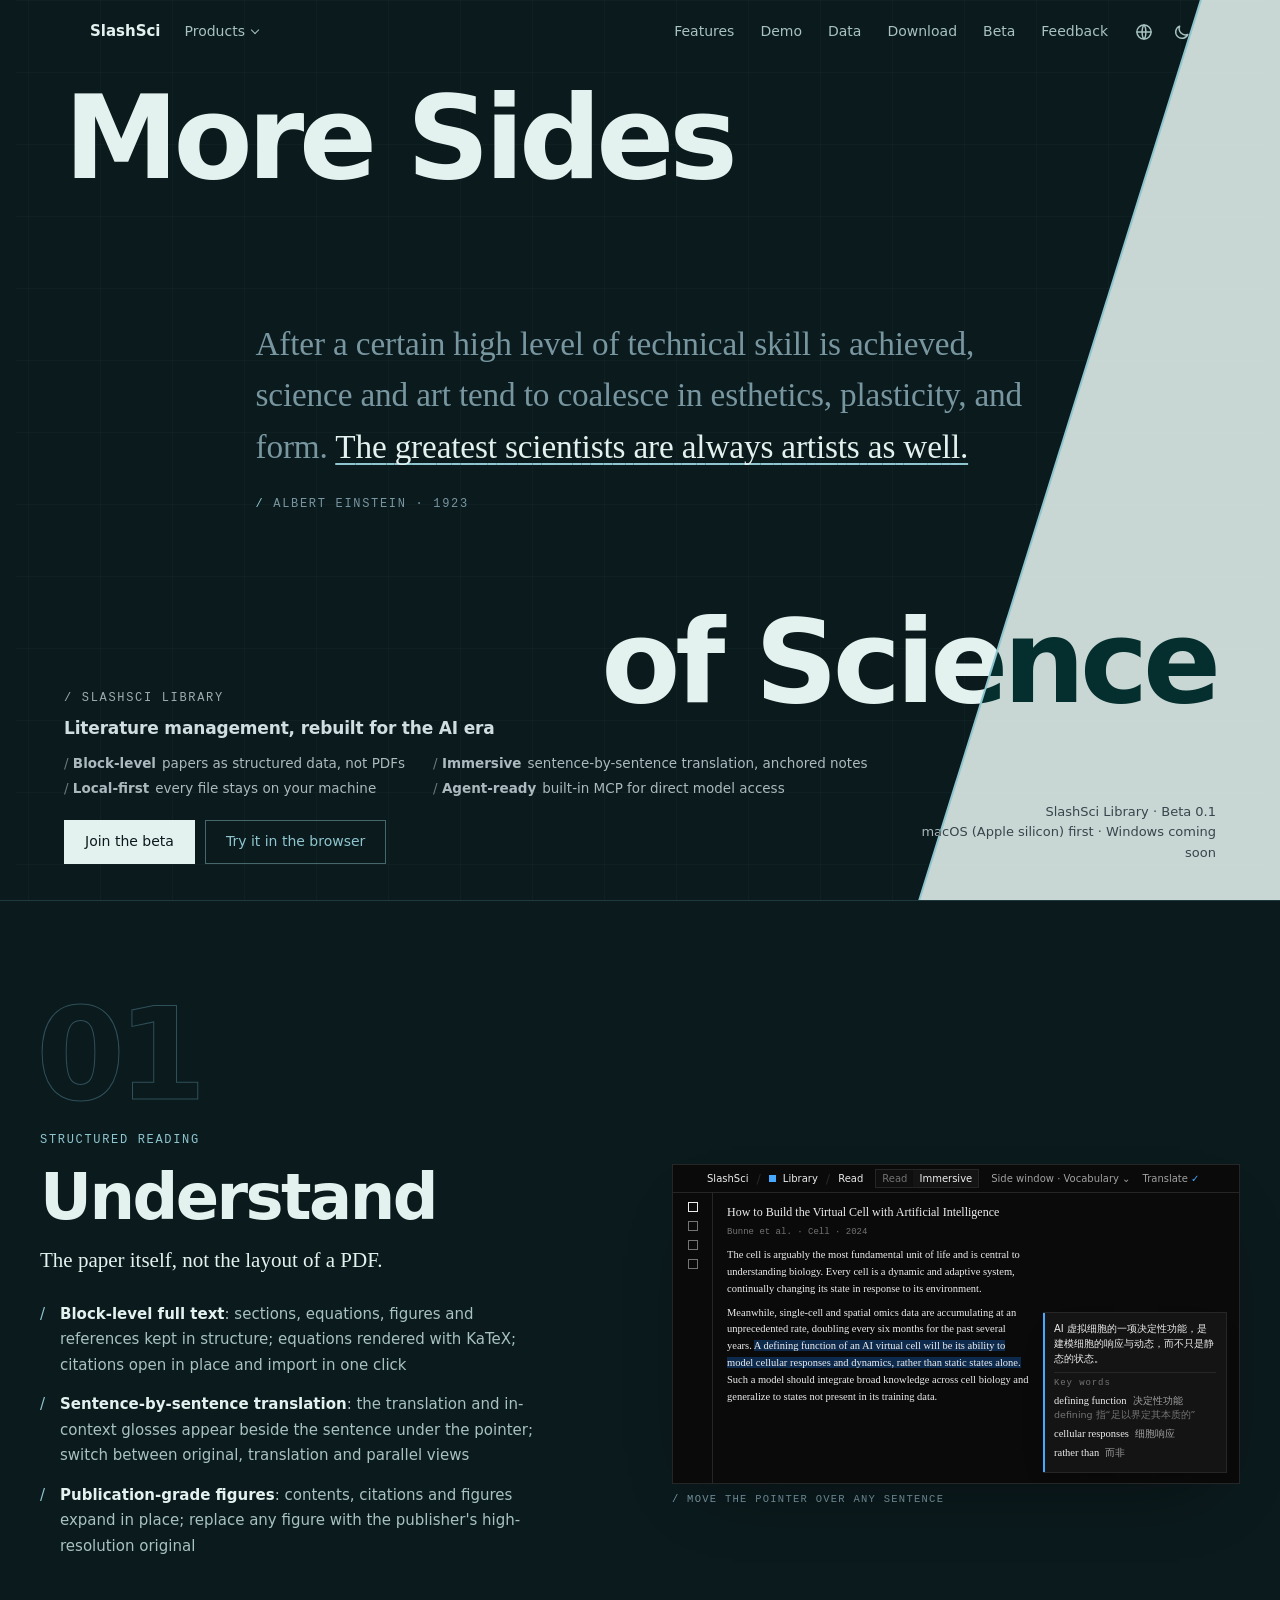
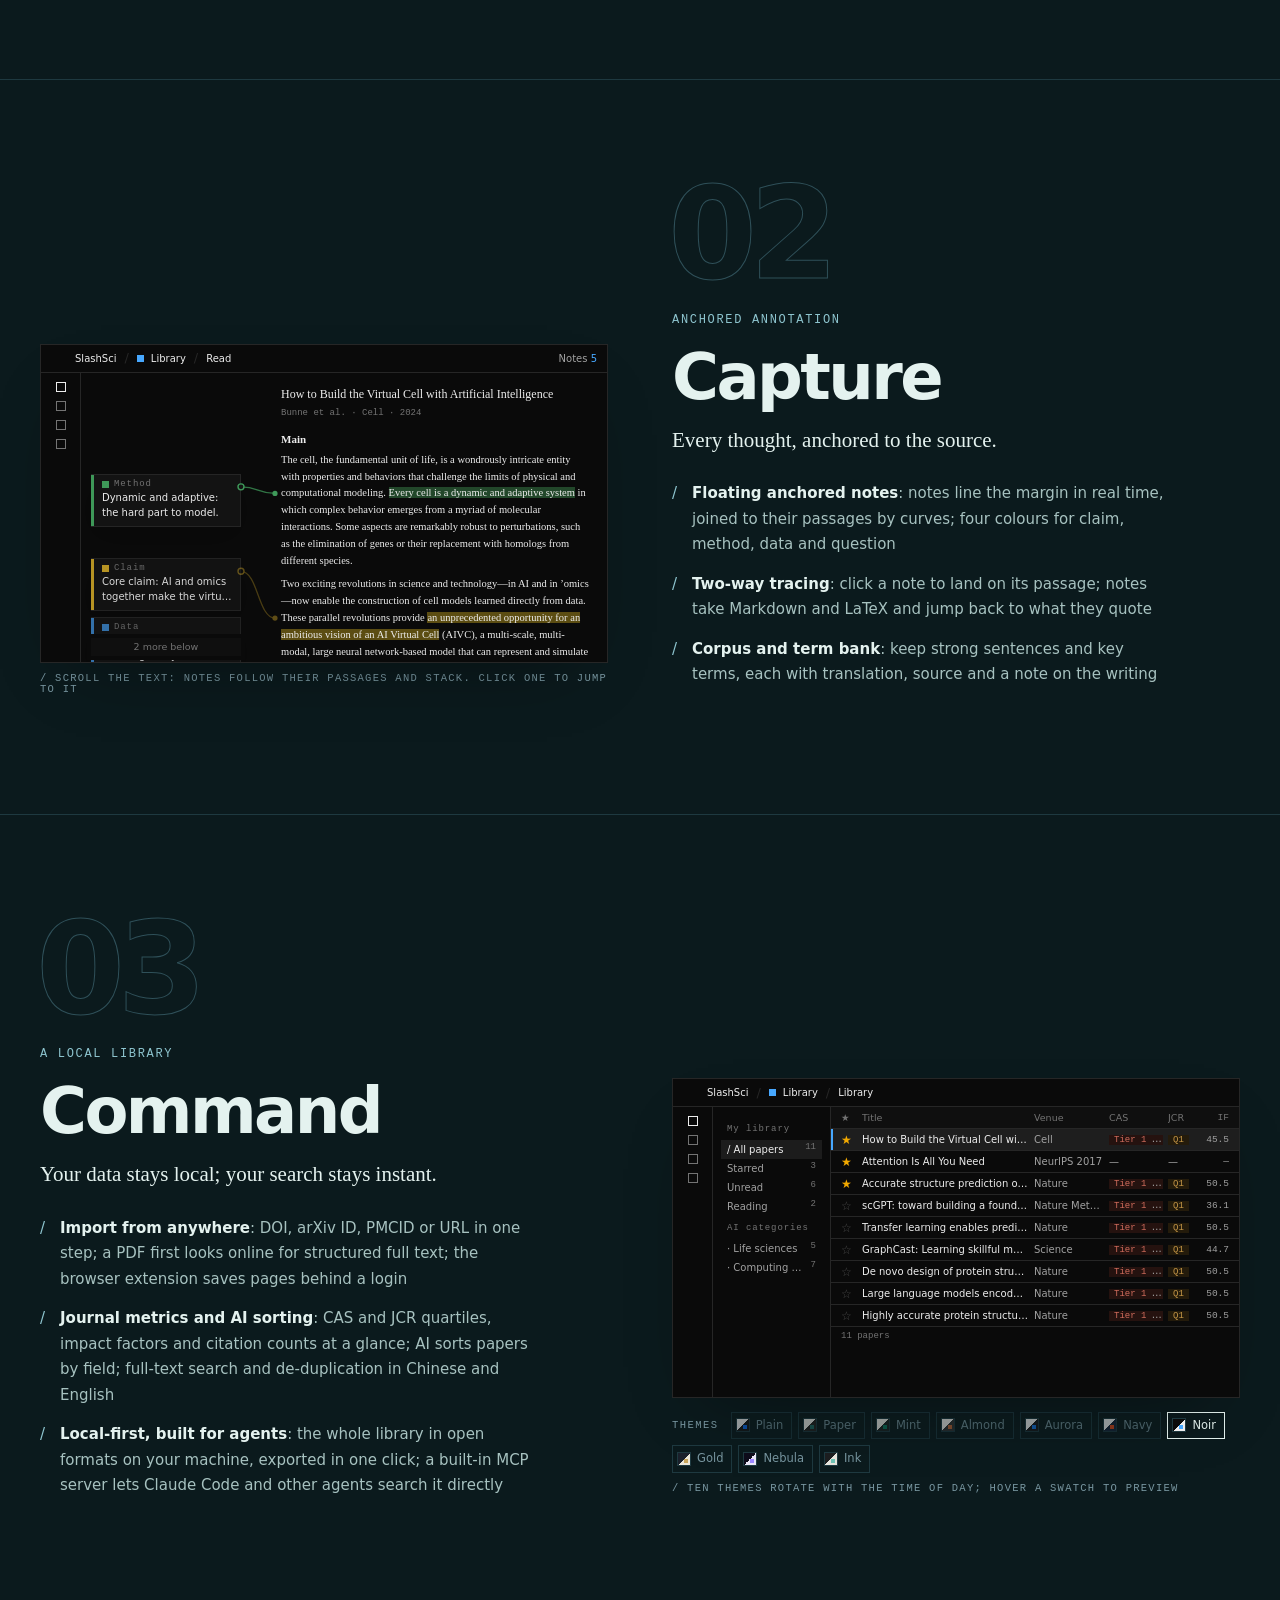
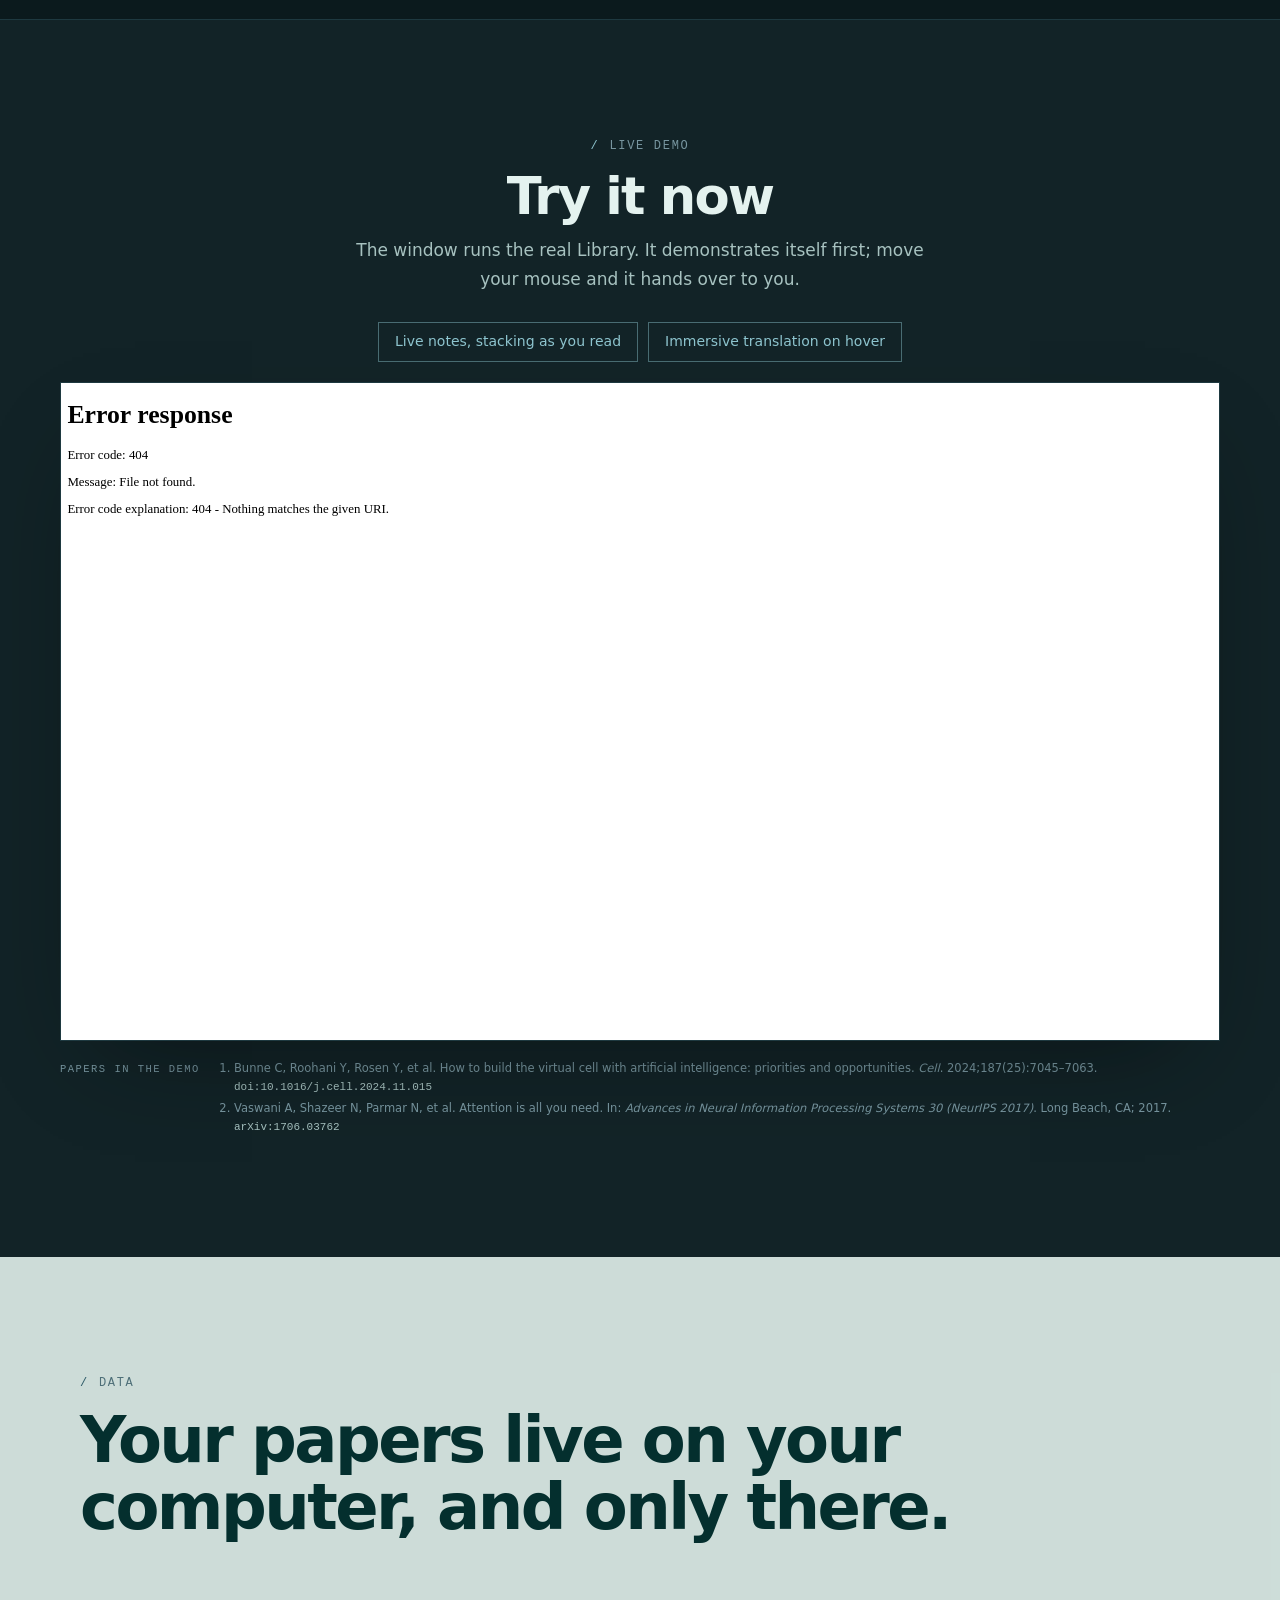
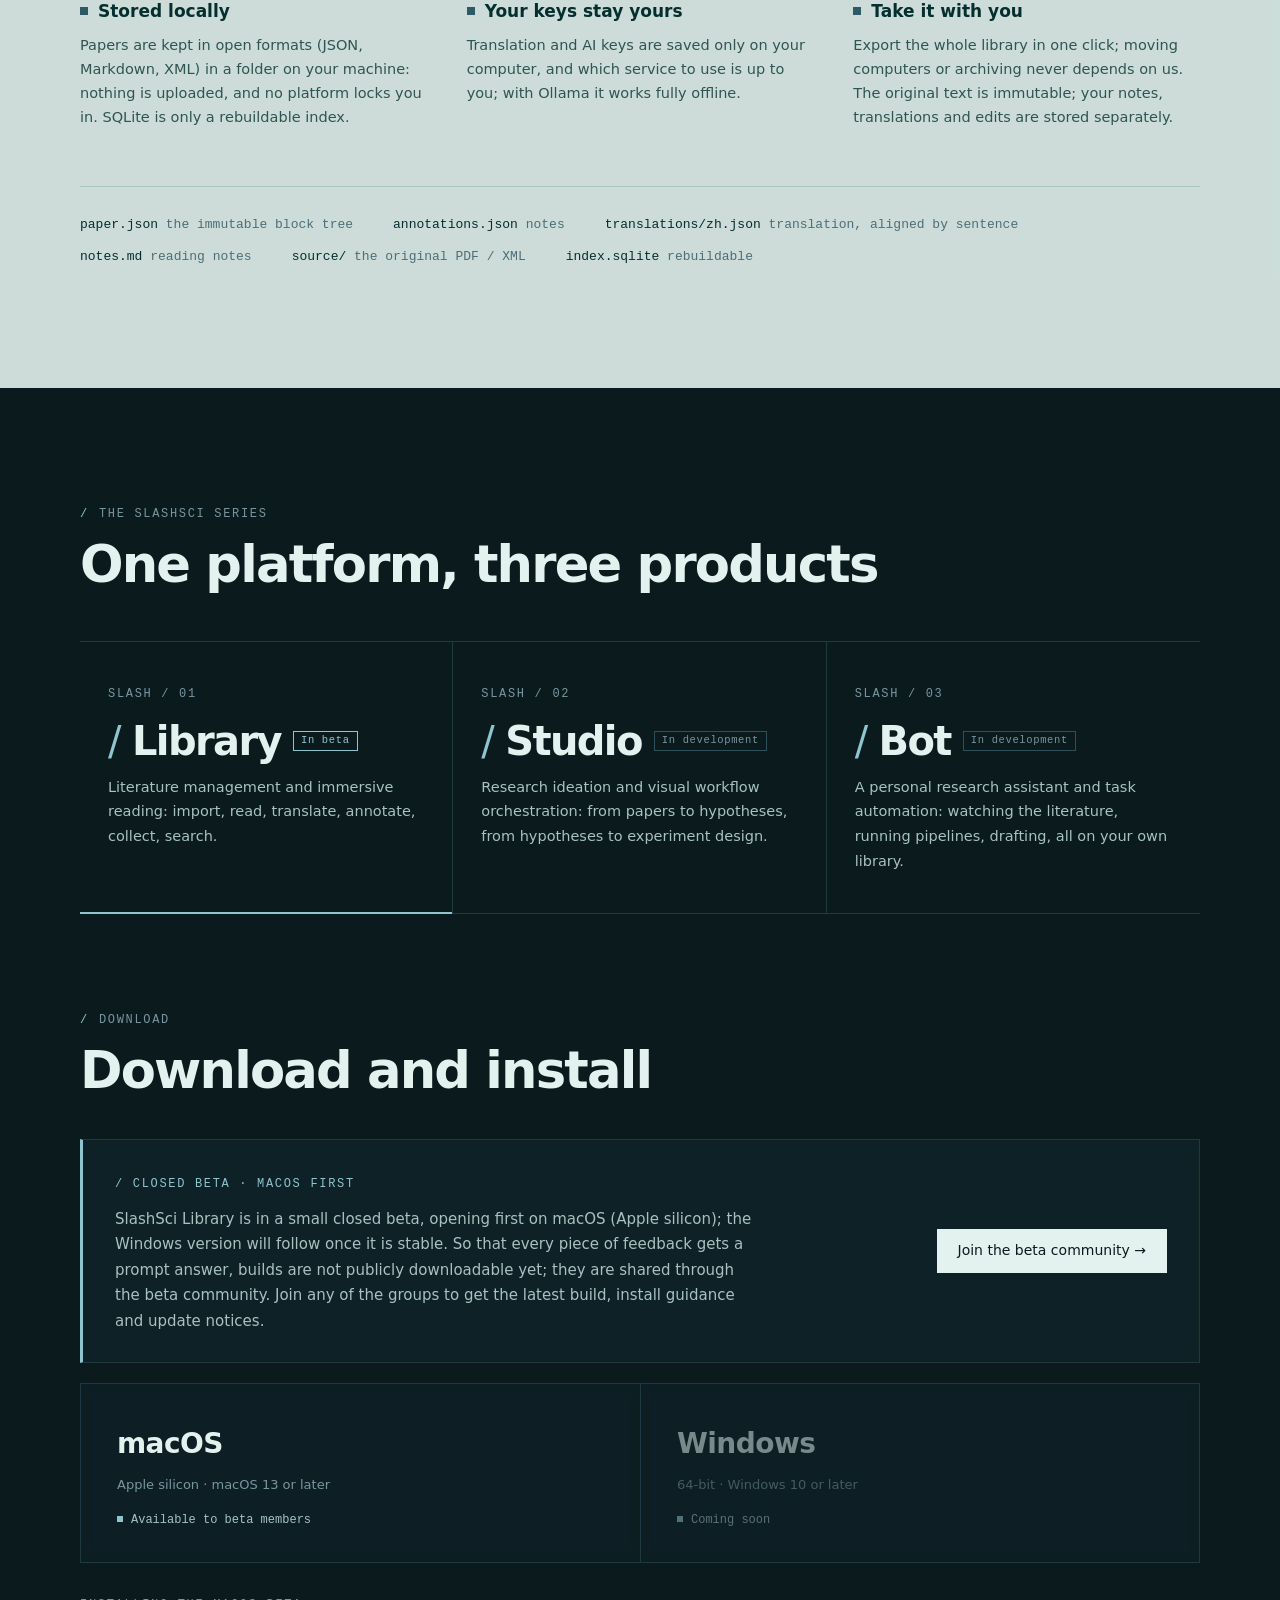
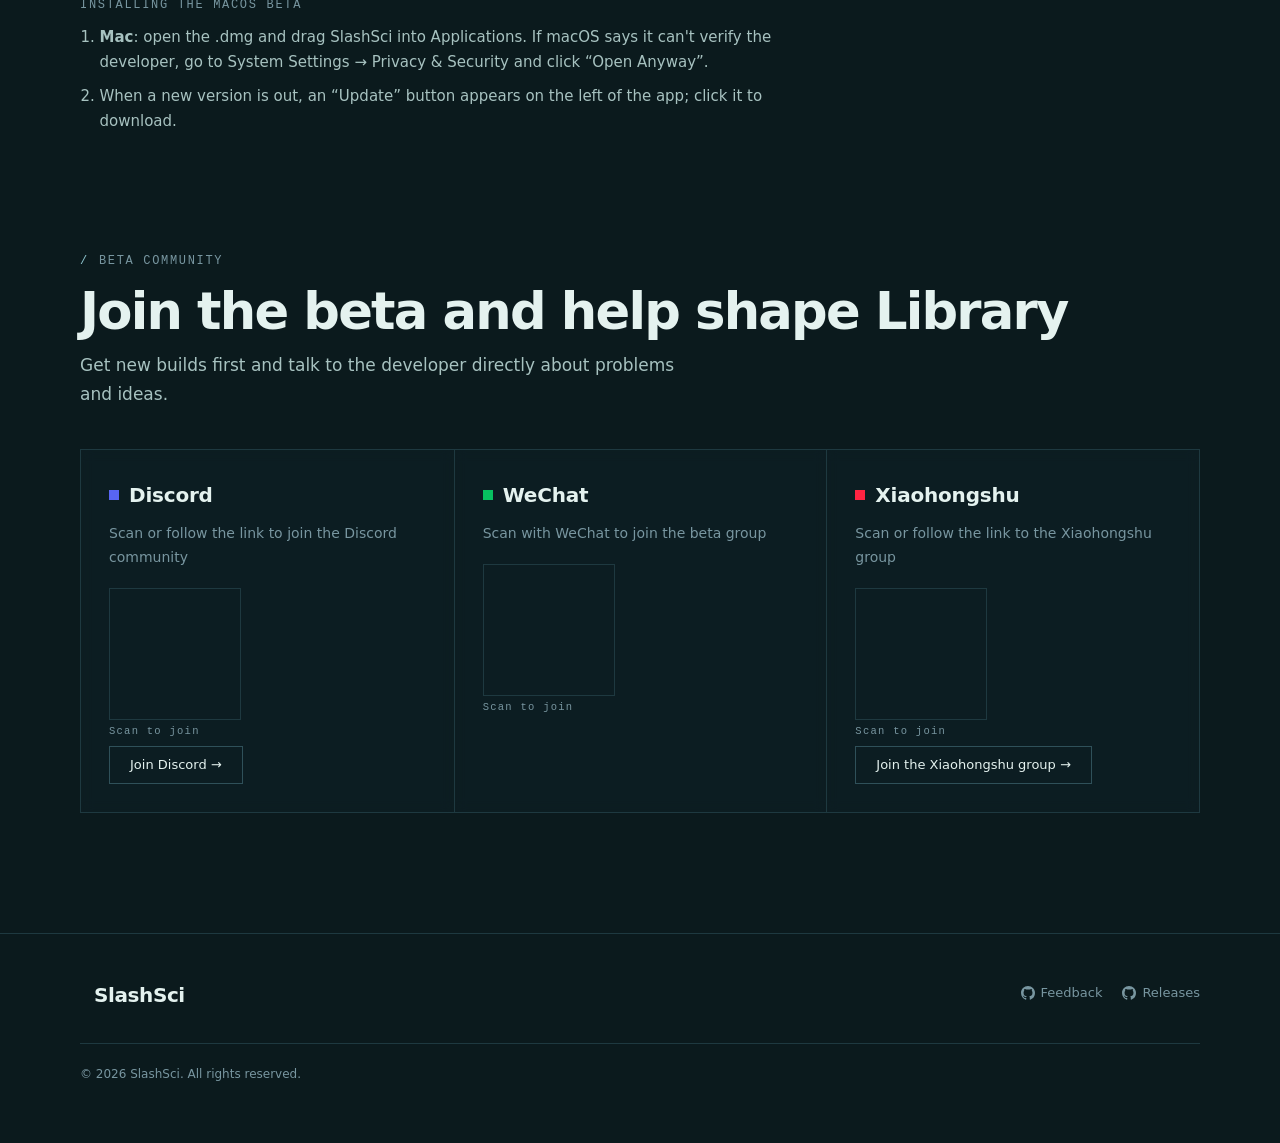
==== commit 0b332bc4: "官网：内测首批只开放 macOS，Windows 标为即将推出" ====
--- a/docs/en/index.html
+++ b/docs/en/index.html
@@ -358,6 +358,7 @@
 .os b{font-size:28px;font-weight:600;letter-spacing:-.02em}
 .os small{font-size:13px;color:var(--ink3)}
 .os .file{font:12px/1 var(--mono);color:var(--ink2);margin-top:12px}
+.os.soon>*{opacity:.5}
 /* cards are frosted white: translucent, so the background shows softly through. --card for cards, --card2 for the notice,
    --card3 for the community cards (lighter still). Highlights (hover, the header, the active pill) are the data band's
    deep teal at low opacity: --hl for a hover, --hl2 for something chosen or held */
@@ -447,7 +448,7 @@
   <a class="brand" href="./"><img src="/img/logo.svg" alt="">SlashSci</a>
   <div class="pmenu dd"><button type="button" class="ptrig ddbtn" aria-haspopup="true" aria-expanded="false">Products</button>
     <div class="pop">
-      <div class="pi on"><span class="dot"></span><b>Library</b><i>Open beta</i><p>Literature management and immersive reading</p></div>
+      <div class="pi on"><span class="dot"></span><b>Library</b><i>In beta</i><p>Literature management and immersive reading</p></div>
       <div class="pi"><span class="dot"></span><b>Studio</b><i>In development</i><p>Research ideation and visual workflow orchestration</p></div>
       <div class="pi"><span class="dot"></span><b>Bot</b><i>In development</i><p>Personal research assistant and task automation</p></div>
     </div></div>
@@ -467,7 +468,7 @@
     <div><div class="intro"><p class="nm">/ SlashSci Library</p><p class="ld">Literature management, rebuilt for the AI era</p>
       <ul><li><b>Block-level</b>papers as structured data, not PDFs</li><li><b>Immersive</b>sentence-by-sentence translation, anchored notes</li><li><b>Local-first</b>every file stays on your machine</li><li><b>Agent-ready</b>built-in MCP for direct model access</li></ul></div>
       <div class="cta"><a class="btn" href="#community">Join the beta</a><a class="btn alt" href="#demo">Try it in the browser</a></div></div>
-    <p class="side">SlashSci Library · Beta 0.1<br>macOS (Apple silicon) · Windows 64-bit</p>
+    <p class="side">SlashSci Library · Beta 0.1<br>macOS (Apple silicon) first · Windows coming soon</p>
   </div>
 </section>
 
@@ -591,7 +592,7 @@
   <div class="label rv"><b>/</b> The SlashSci series</div>
   <h2 class="rv d1">One platform, three products</h2>
   <div class="strip">
-    <div class="cur rv"><span class="k">Slash / 01</span><h3><i>/</i>Library<span class="tag">Open beta</span></h3><p>Literature management and immersive reading: import, read, translate, annotate, collect, search.</p></div>
+    <div class="cur rv"><span class="k">Slash / 01</span><h3><i>/</i>Library<span class="tag">In beta</span></h3><p>Literature management and immersive reading: import, read, translate, annotate, collect, search.</p></div>
     <div class="rv d1"><span class="k">Slash / 02</span><h3><i>/</i>Studio<span class="tag">In development</span></h3><p>Research ideation and visual workflow orchestration: from papers to hypotheses, from hypotheses to experiment design.</p></div>
     <div class="rv d2"><span class="k">Slash / 03</span><h3><i>/</i>Bot<span class="tag">In development</span></h3><p>A personal research assistant and task automation: watching the literature, running pipelines, drafting, all on your own library.</p></div>
   </div>
@@ -600,15 +601,14 @@
 <section class="dl" id="download"><div class="wrap">
   <div class="label rv"><b>/</b> Download</div>
   <h2 class="rv d1">Download and install</h2>
-  <div class="notice rv"><div><span class="k">/ Closed beta · builds by invitation</span><p>SlashSci Library is in a small closed beta. So that every piece of feedback gets a prompt answer, builds are not publicly downloadable yet; they are shared through the beta community. Join any of the groups to get the latest build, install guidance and update notices.</p></div><a class="btn" href="#community">Join the beta community →</a></div>
+  <div class="notice rv"><div><span class="k">/ Closed beta · macOS first</span><p>SlashSci Library is in a small closed beta, opening first on macOS (Apple silicon); the Windows version will follow once it is stable. So that every piece of feedback gets a prompt answer, builds are not publicly downloadable yet; they are shared through the beta community. Join any of the groups to get the latest build, install guidance and update notices.</p></div><a class="btn" href="#community">Join the beta community →</a></div>
   <div class="box">
     <div class="os rv"><b>macOS</b><small>Apple silicon · macOS 13 or later</small><span class="file">Available to beta members</span></div>
-    <div class="os rv d1"><b>Windows</b><small>64-bit · Windows 10 or later</small><span class="file">Available to beta members</span></div>
+    <div class="os soon rv d1"><b>Windows</b><small>64-bit · Windows 10 or later</small><span class="file">Coming soon</span></div>
   </div>
-  <p class="how rv d2">Installing the beta</p>
+  <p class="how rv d2">Installing the macOS beta</p>
   <ol class="steps rv d2">
     <li><b>Mac</b>: open the .dmg and drag SlashSci into Applications. If macOS says it can't verify the developer, go to System Settings → Privacy &amp; Security and click “Open Anyway”.</li>
-    <li><b>Windows</b>: double-click the .exe. If the blue “Windows protected your PC” screen appears, click “More info”, then “Run anyway”.</li>
     <li>When a new version is out, an “Update” button appears on the left of the app; click it to download.</li>
   </ol>
 </div></section>
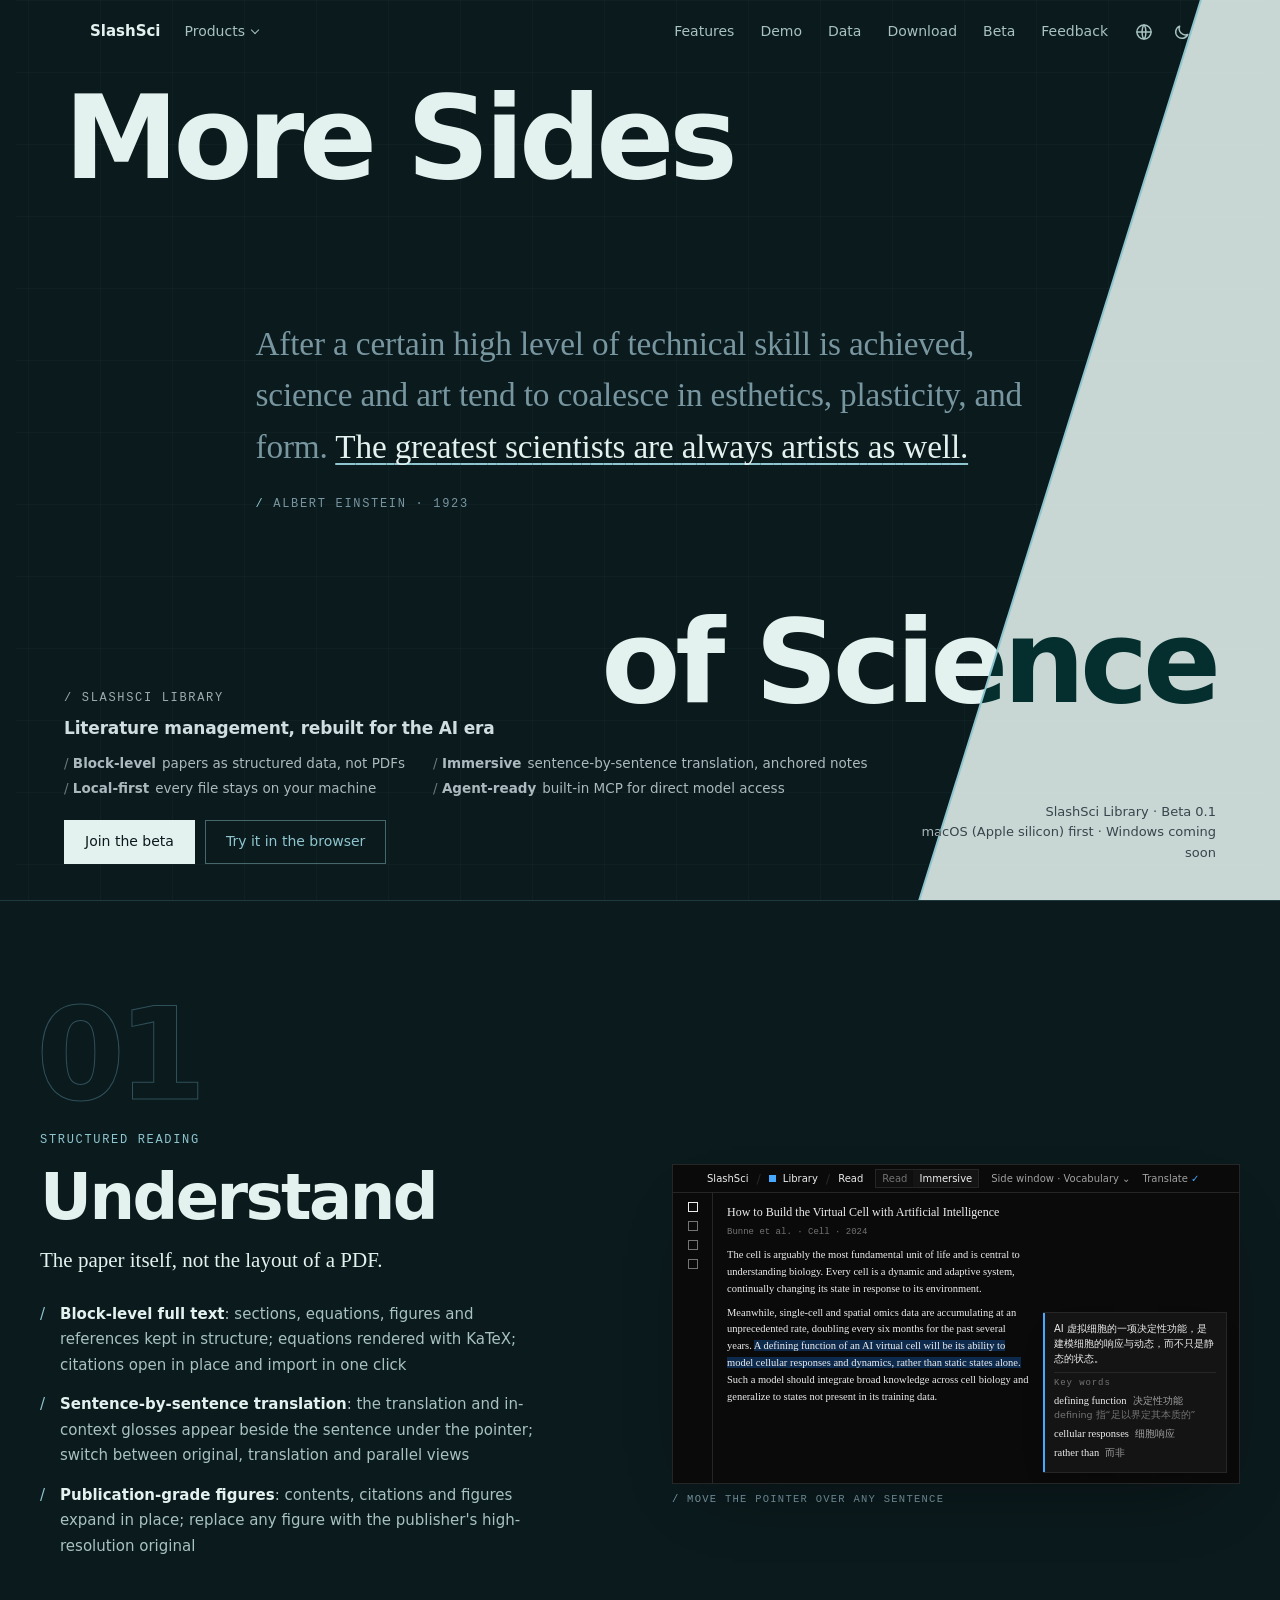
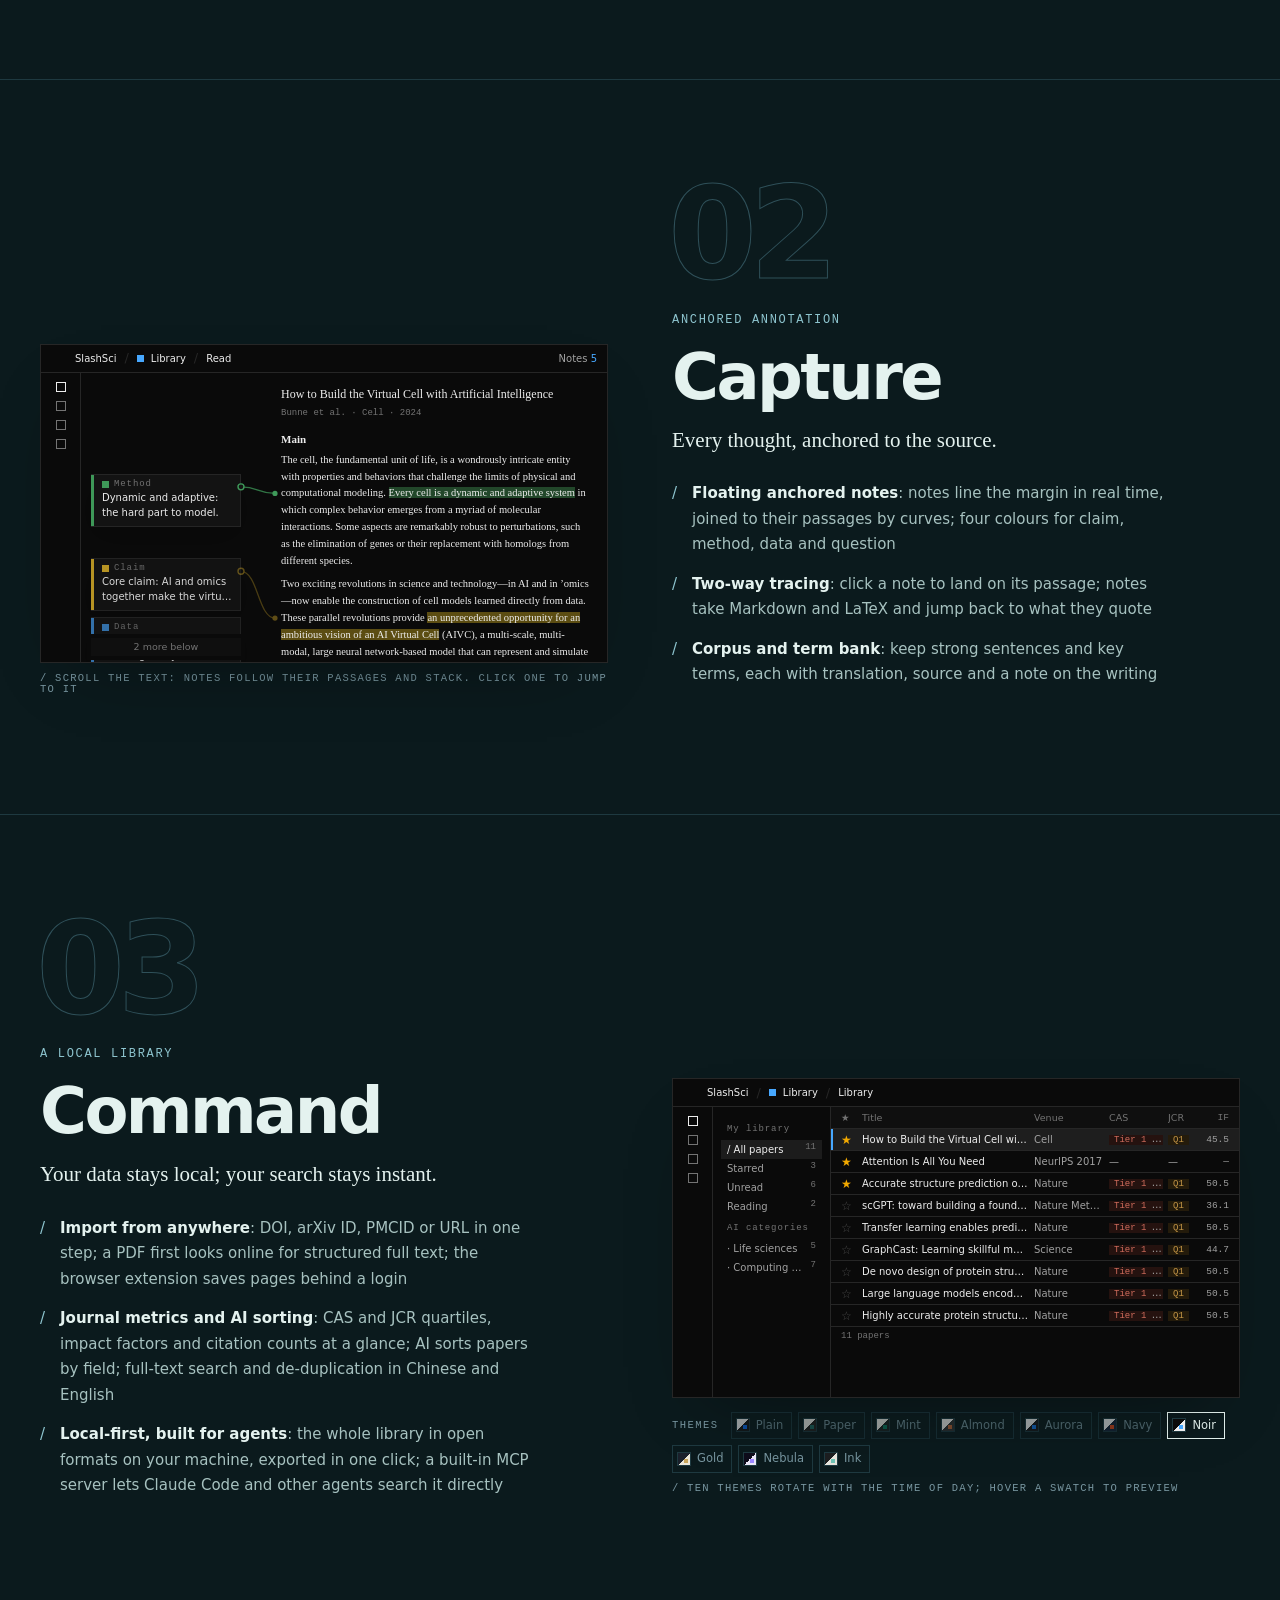
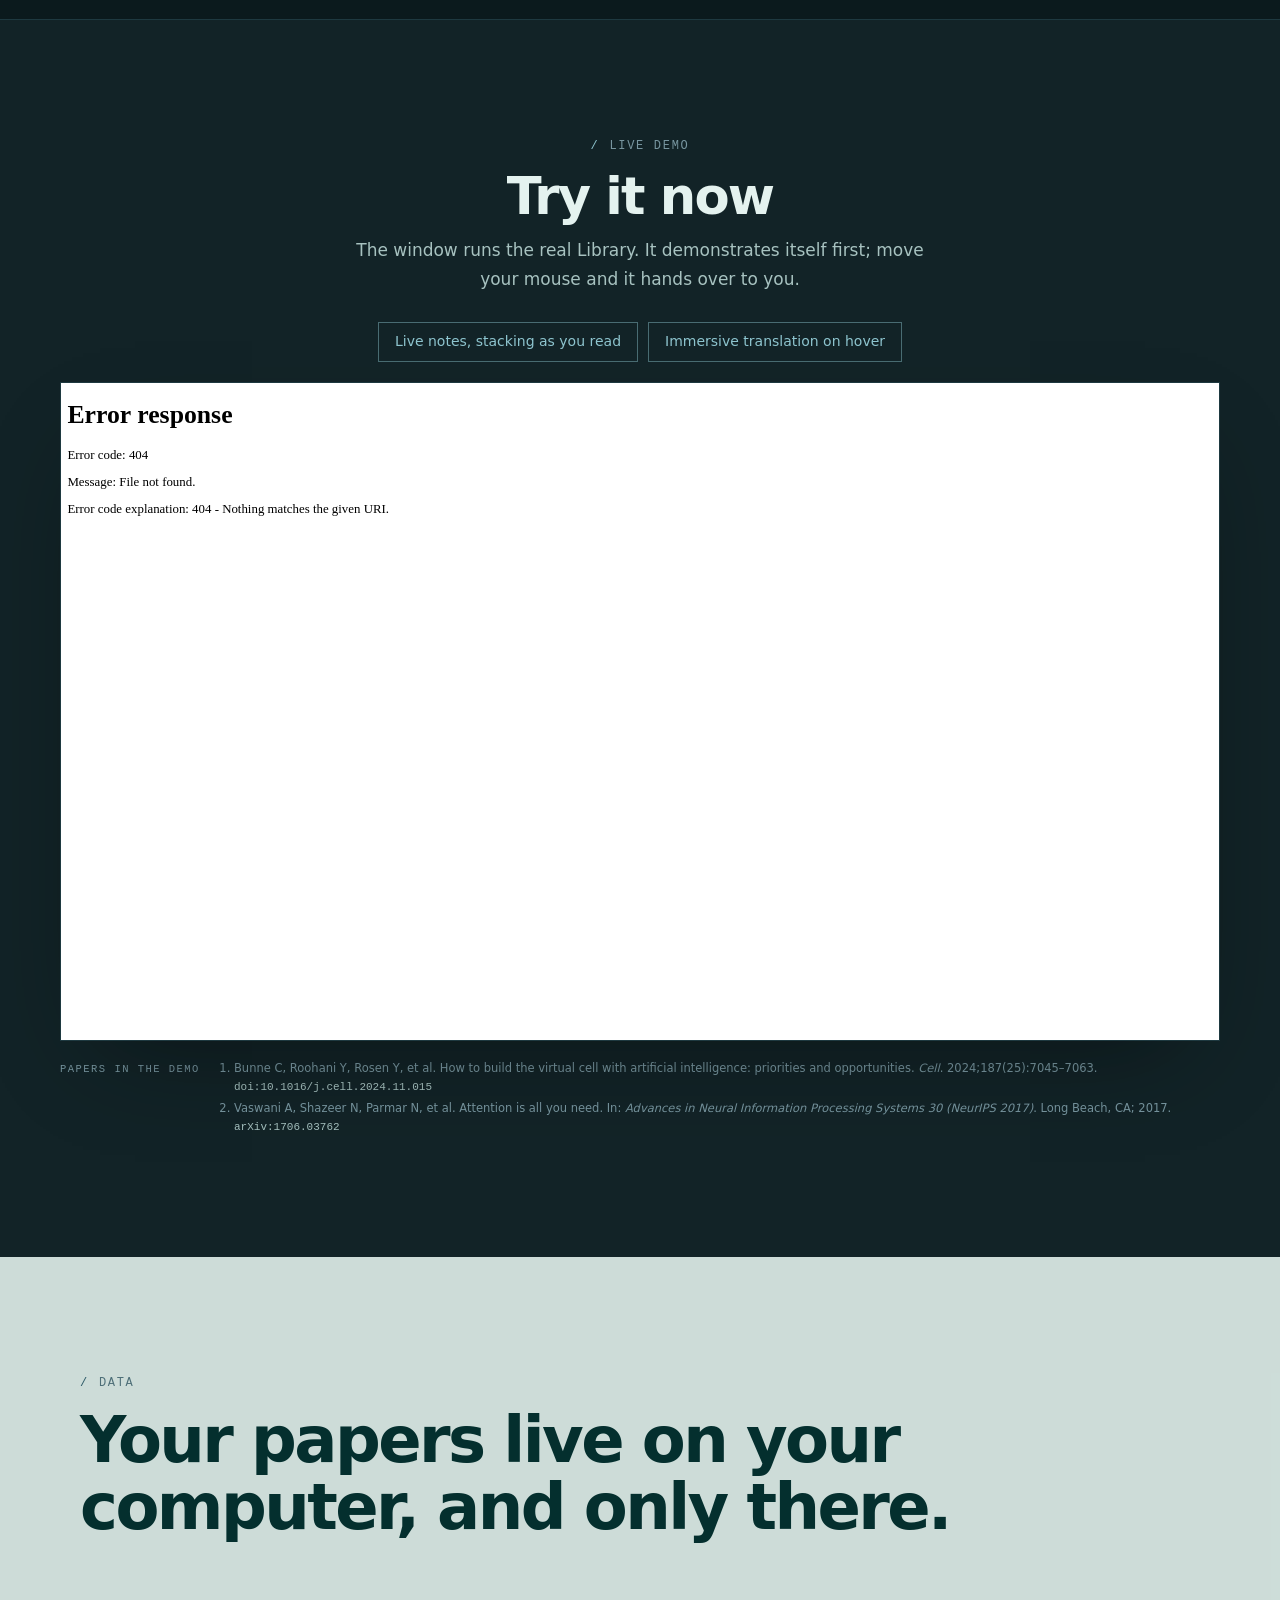
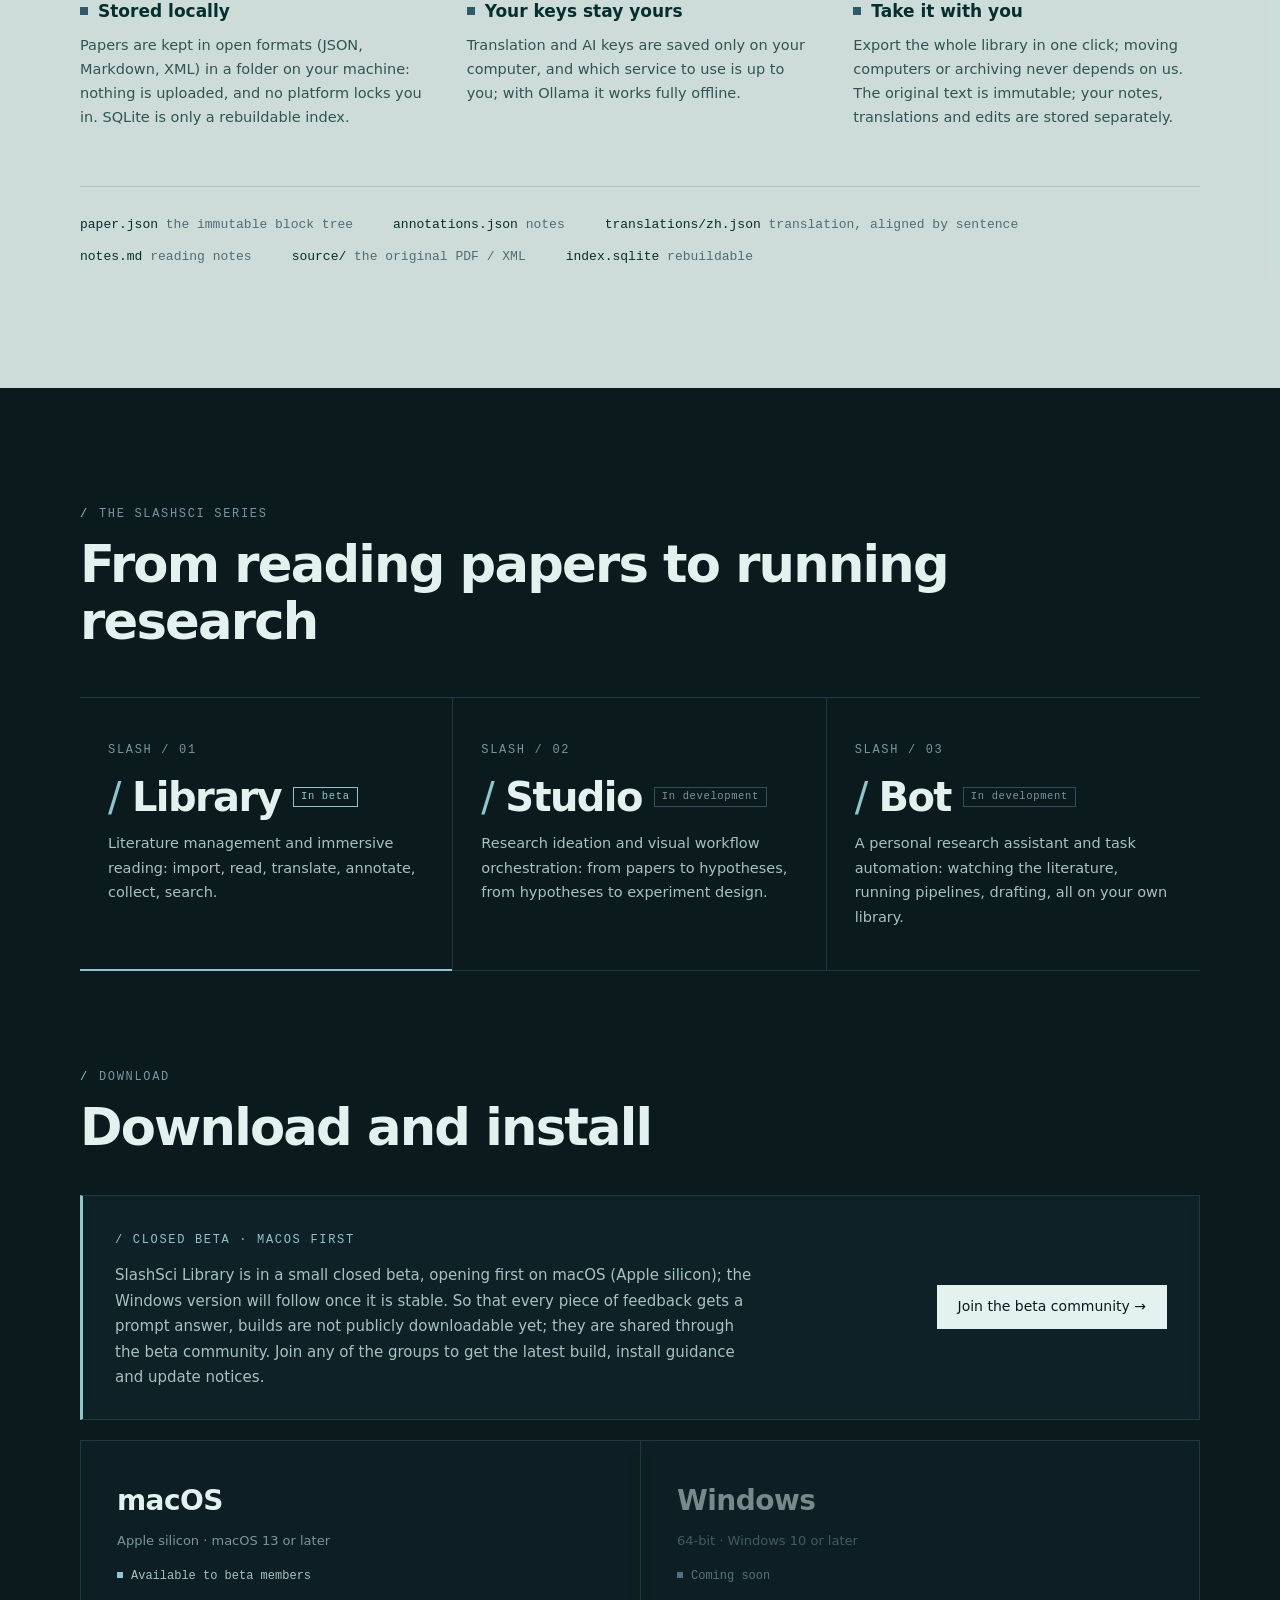
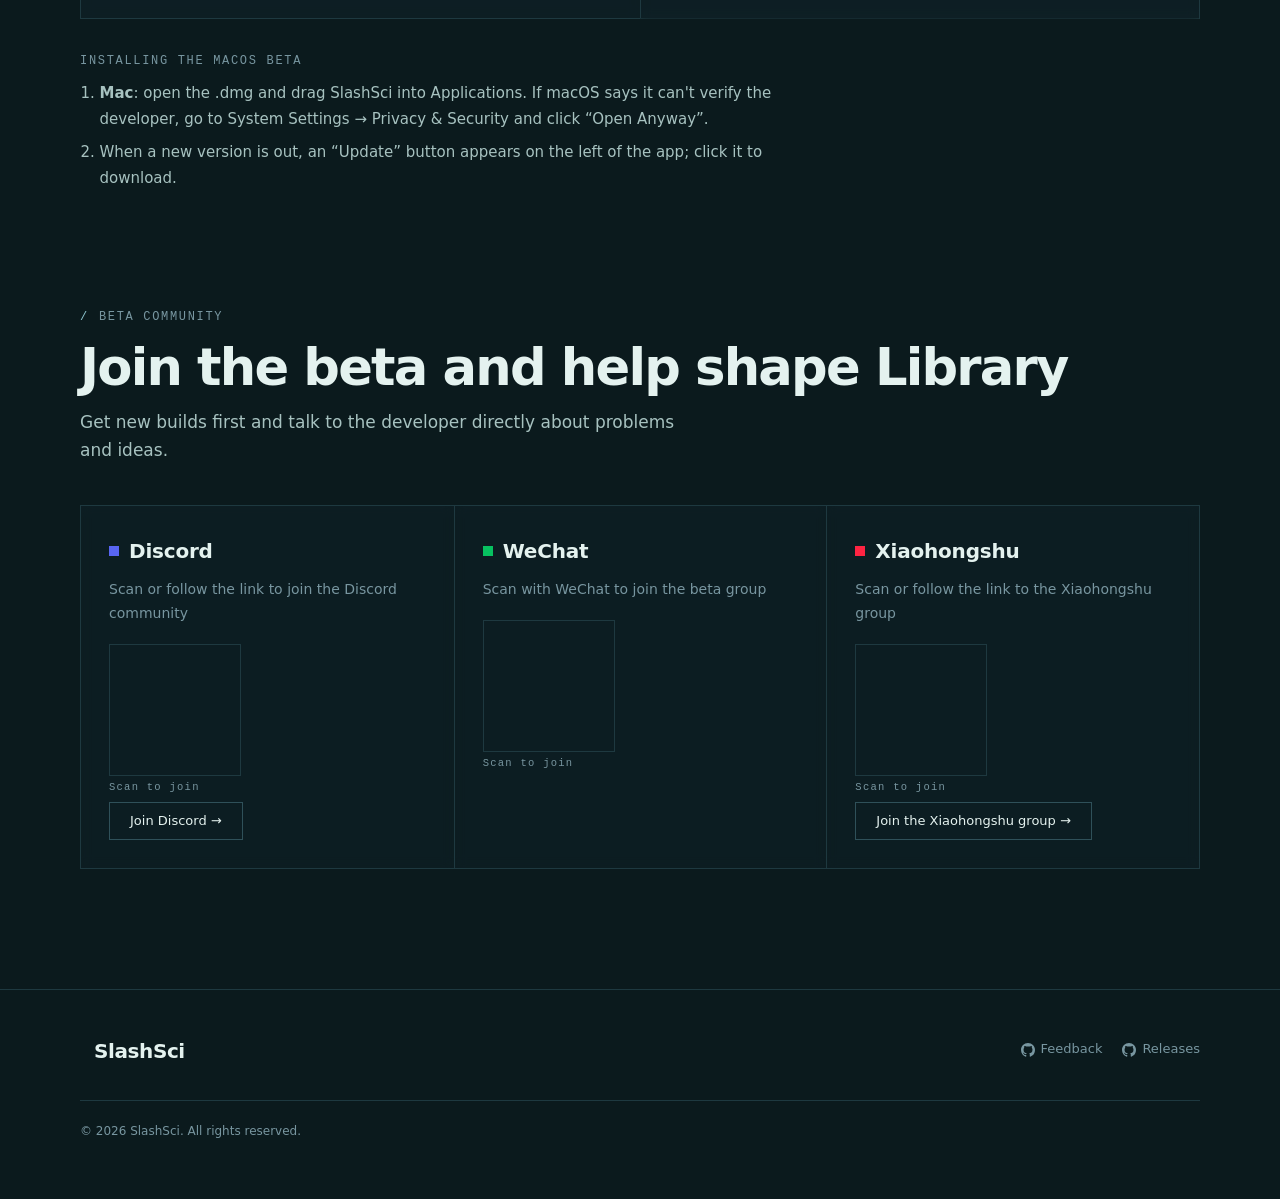
==== commit 792c49dc: "官网：系列标题改为「从读文献，到做课题」，产品菜单加「斜杠科研系列」小标题" ====
--- a/docs/en/index.html
+++ b/docs/en/index.html
@@ -67,6 +67,7 @@
 .dd .pop,.dd .menu{opacity:0;visibility:hidden;transform:translateY(-4px);transition:opacity .16s var(--ease),transform .16s var(--ease),visibility 0s linear .16s;z-index:10}
 .dd.open .pop,.dd.open .menu{opacity:1;visibility:visible;transform:none;transition:opacity .16s var(--ease),transform .16s var(--ease),visibility 0s}
 /* an invisible bridge over the gap between the button and its menu */
+.pop .ph{padding:8px 10px 6px;font:500 11px/1 var(--mono);letter-spacing:.12em;text-transform:uppercase;color:var(--ink3)}
 .dd .pop::before,.dd .menu::before{content:"";position:absolute;left:-1px;right:-1px;top:-14px;height:14px}
 .ptrig::after{transition:transform .16s var(--ease)}
 .dd.open .ptrig::after{transform:translateY(2px) rotate(225deg)}
@@ -447,7 +448,7 @@
 <header id="hd"><div class="wrap">
   <a class="brand" href="./"><img src="/img/logo.svg" alt="">SlashSci</a>
   <div class="pmenu dd"><button type="button" class="ptrig ddbtn" aria-haspopup="true" aria-expanded="false">Products</button>
-    <div class="pop">
+    <div class="pop"><div class="ph">The SlashSci series</div>
       <div class="pi on"><span class="dot"></span><b>Library</b><i>In beta</i><p>Literature management and immersive reading</p></div>
       <div class="pi"><span class="dot"></span><b>Studio</b><i>In development</i><p>Research ideation and visual workflow orchestration</p></div>
       <div class="pi"><span class="dot"></span><b>Bot</b><i>In development</i><p>Personal research assistant and task automation</p></div>
@@ -590,7 +591,7 @@
 
 <section class="series" id="products"><div class="wrap">
   <div class="label rv"><b>/</b> The SlashSci series</div>
-  <h2 class="rv d1">One platform, three products</h2>
+  <h2 class="rv d1">From reading papers to running research</h2>
   <div class="strip">
     <div class="cur rv"><span class="k">Slash / 01</span><h3><i>/</i>Library<span class="tag">In beta</span></h3><p>Literature management and immersive reading: import, read, translate, annotate, collect, search.</p></div>
     <div class="rv d1"><span class="k">Slash / 02</span><h3><i>/</i>Studio<span class="tag">In development</span></h3><p>Research ideation and visual workflow orchestration: from papers to hypotheses, from hypotheses to experiment design.</p></div>
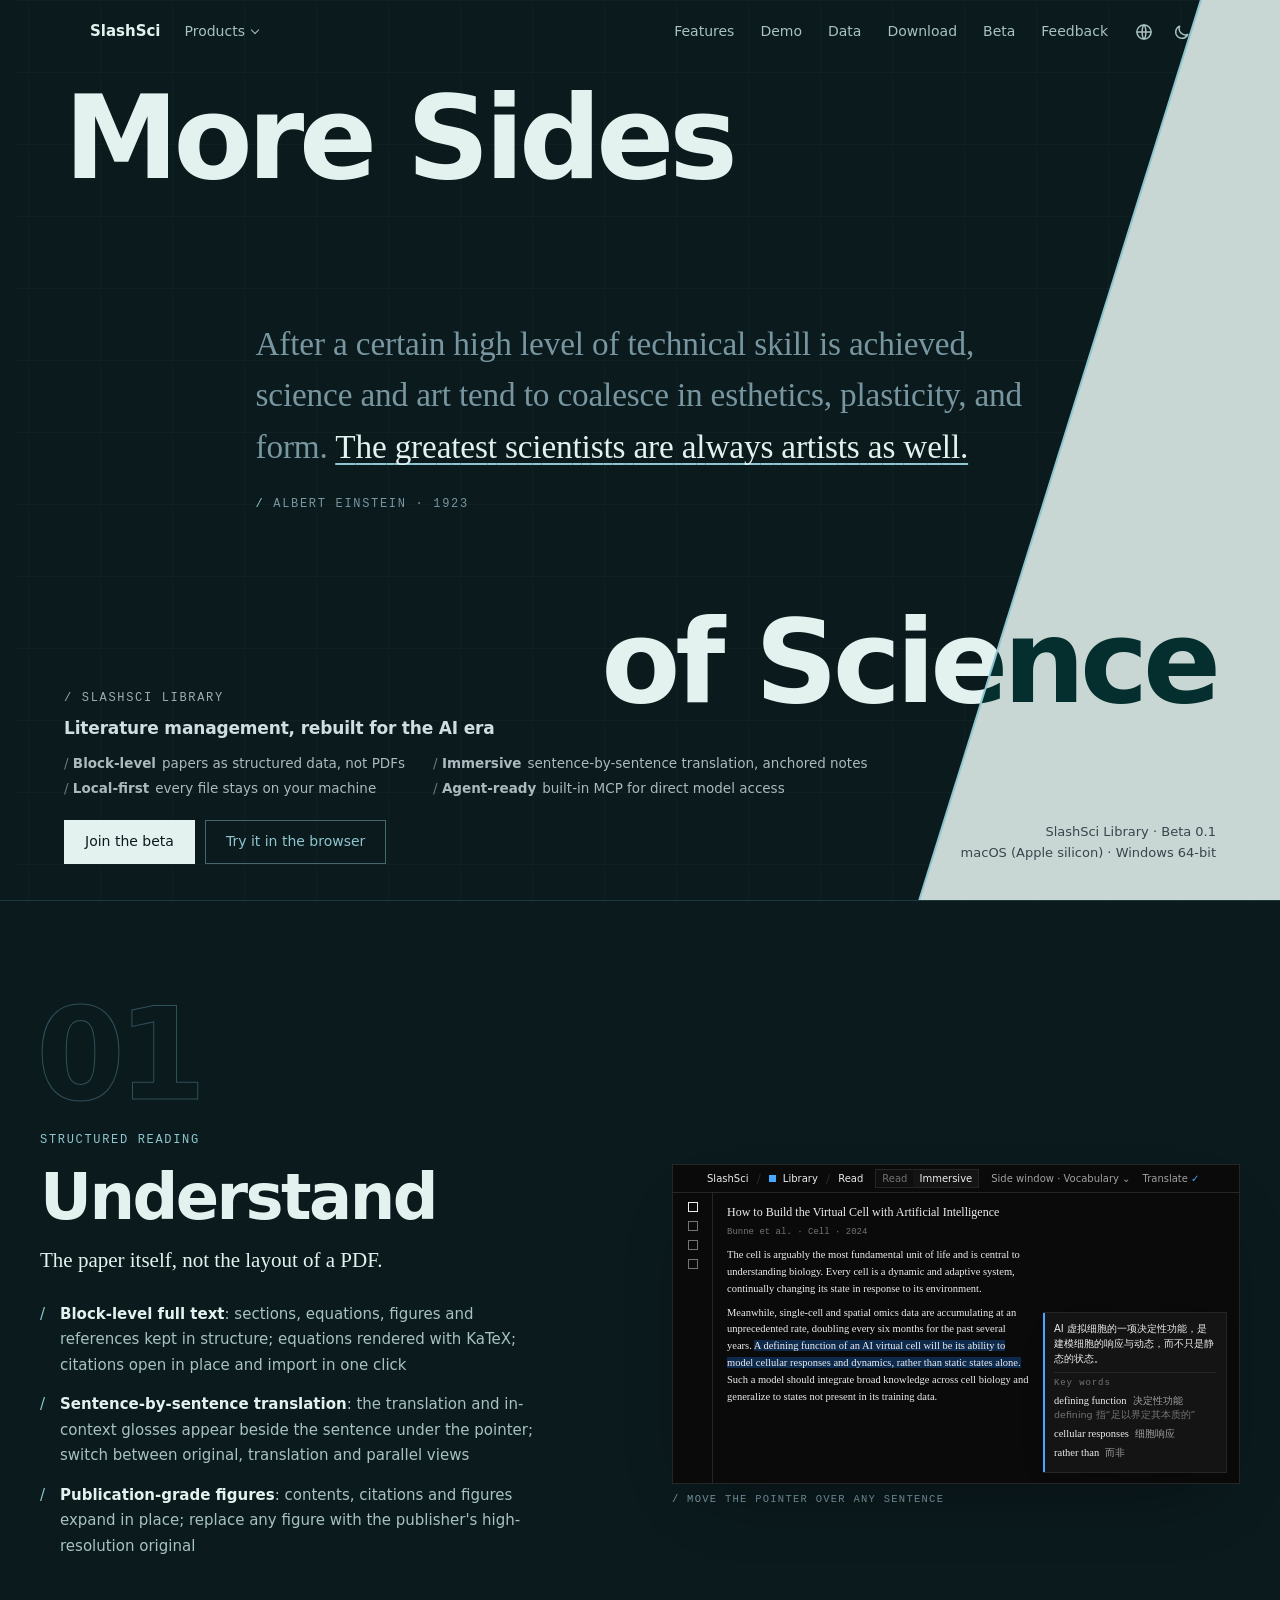
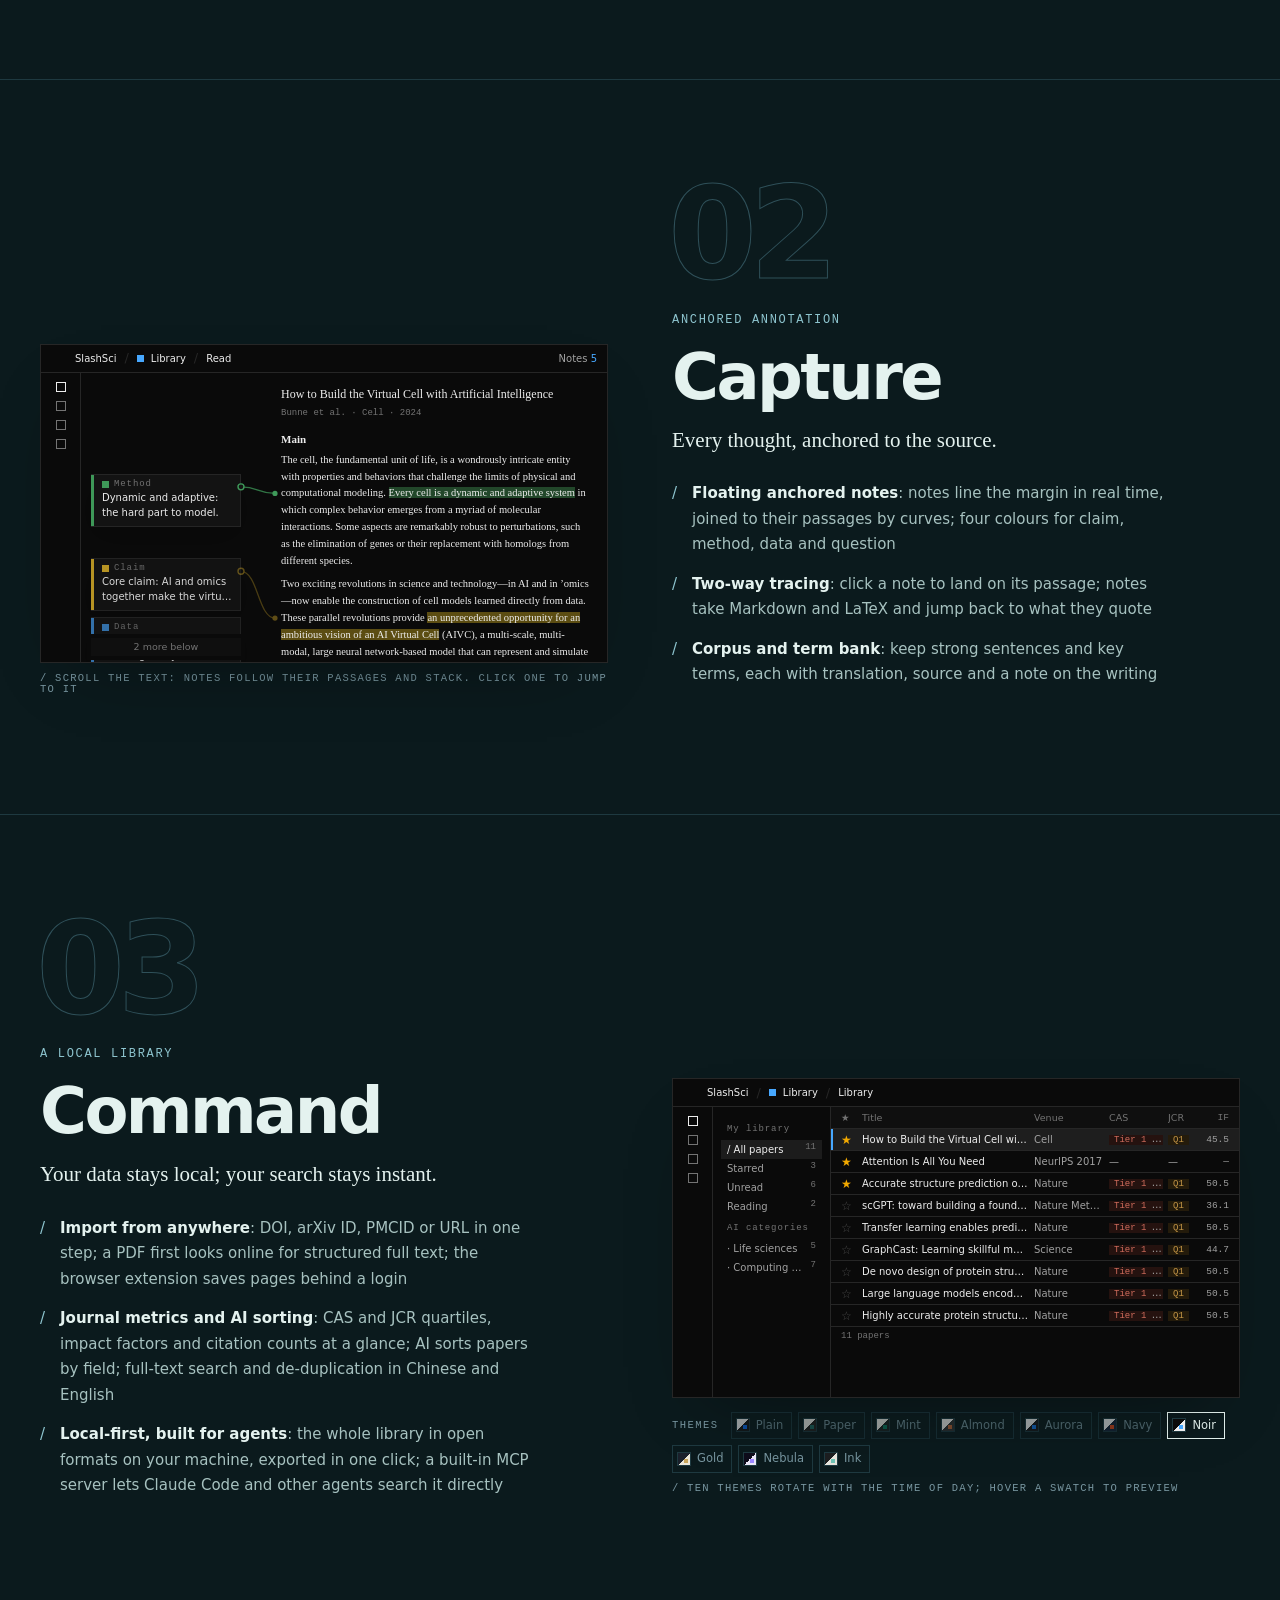
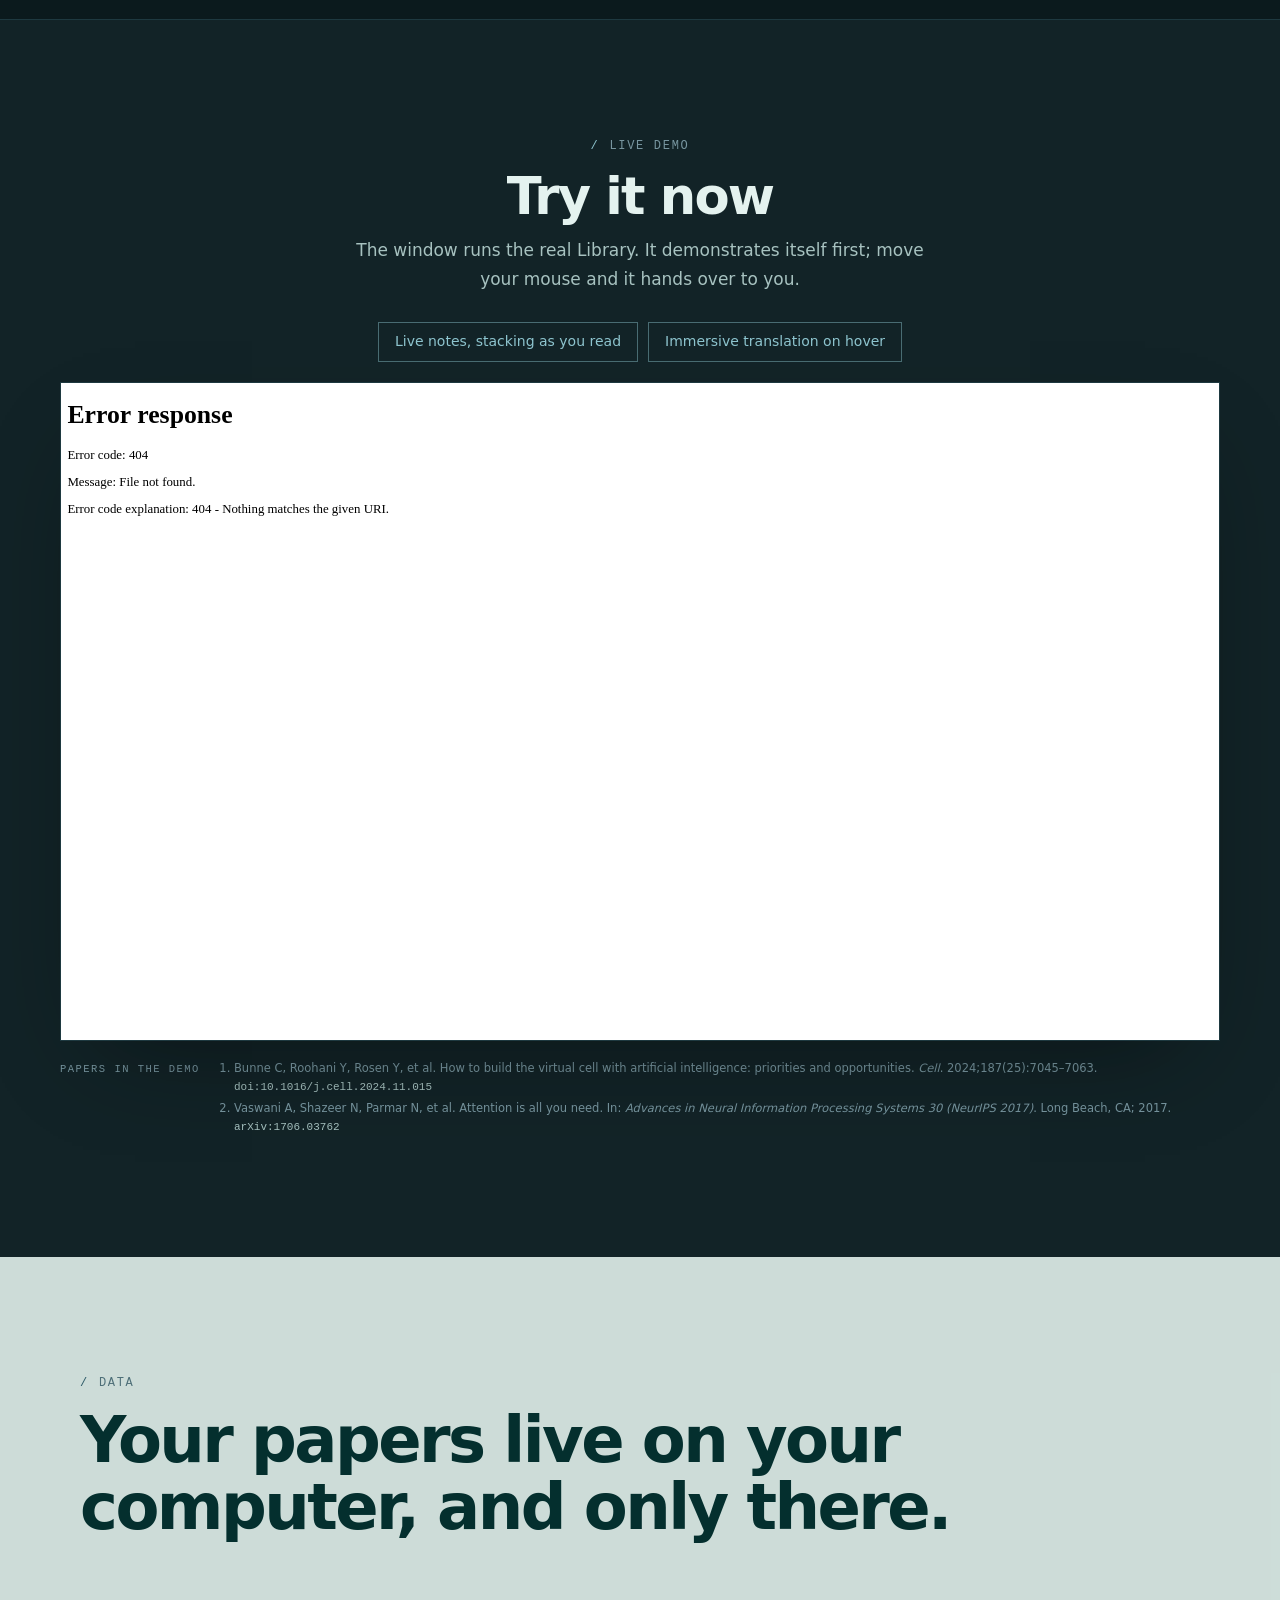
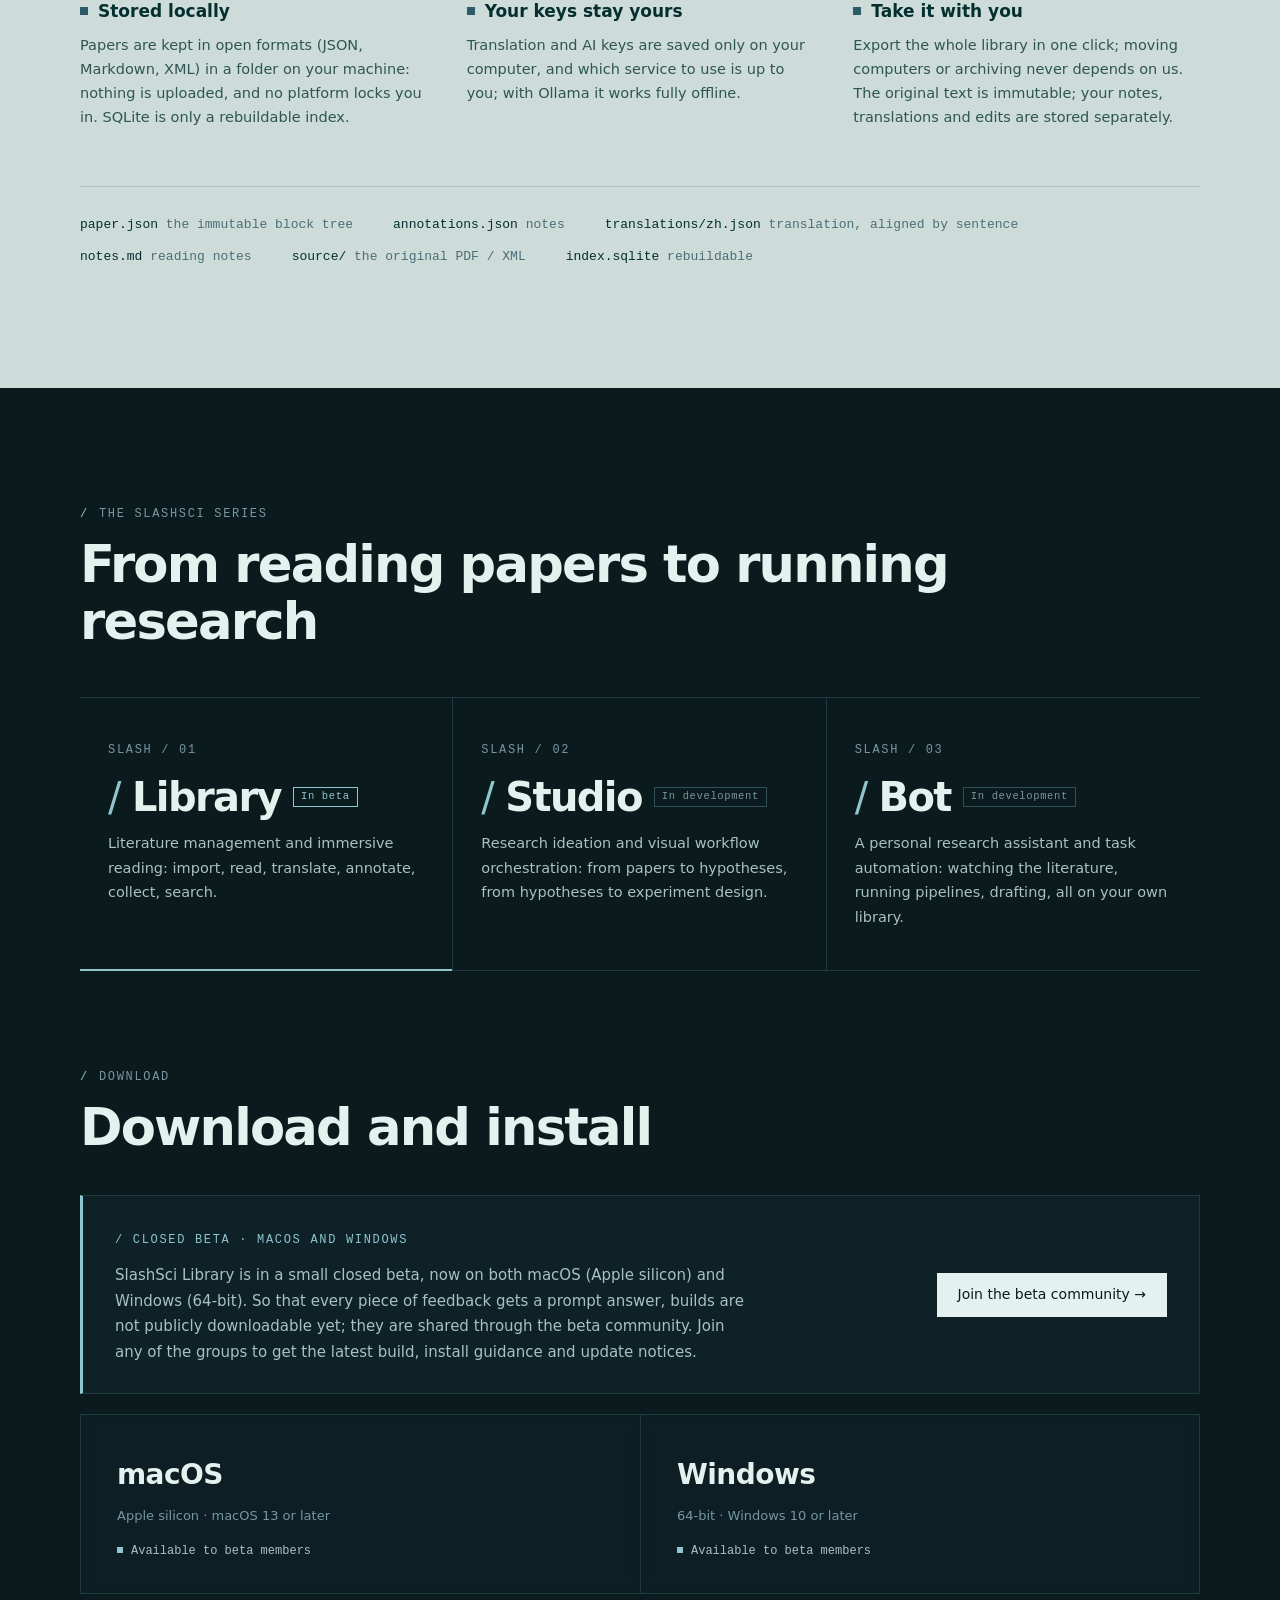
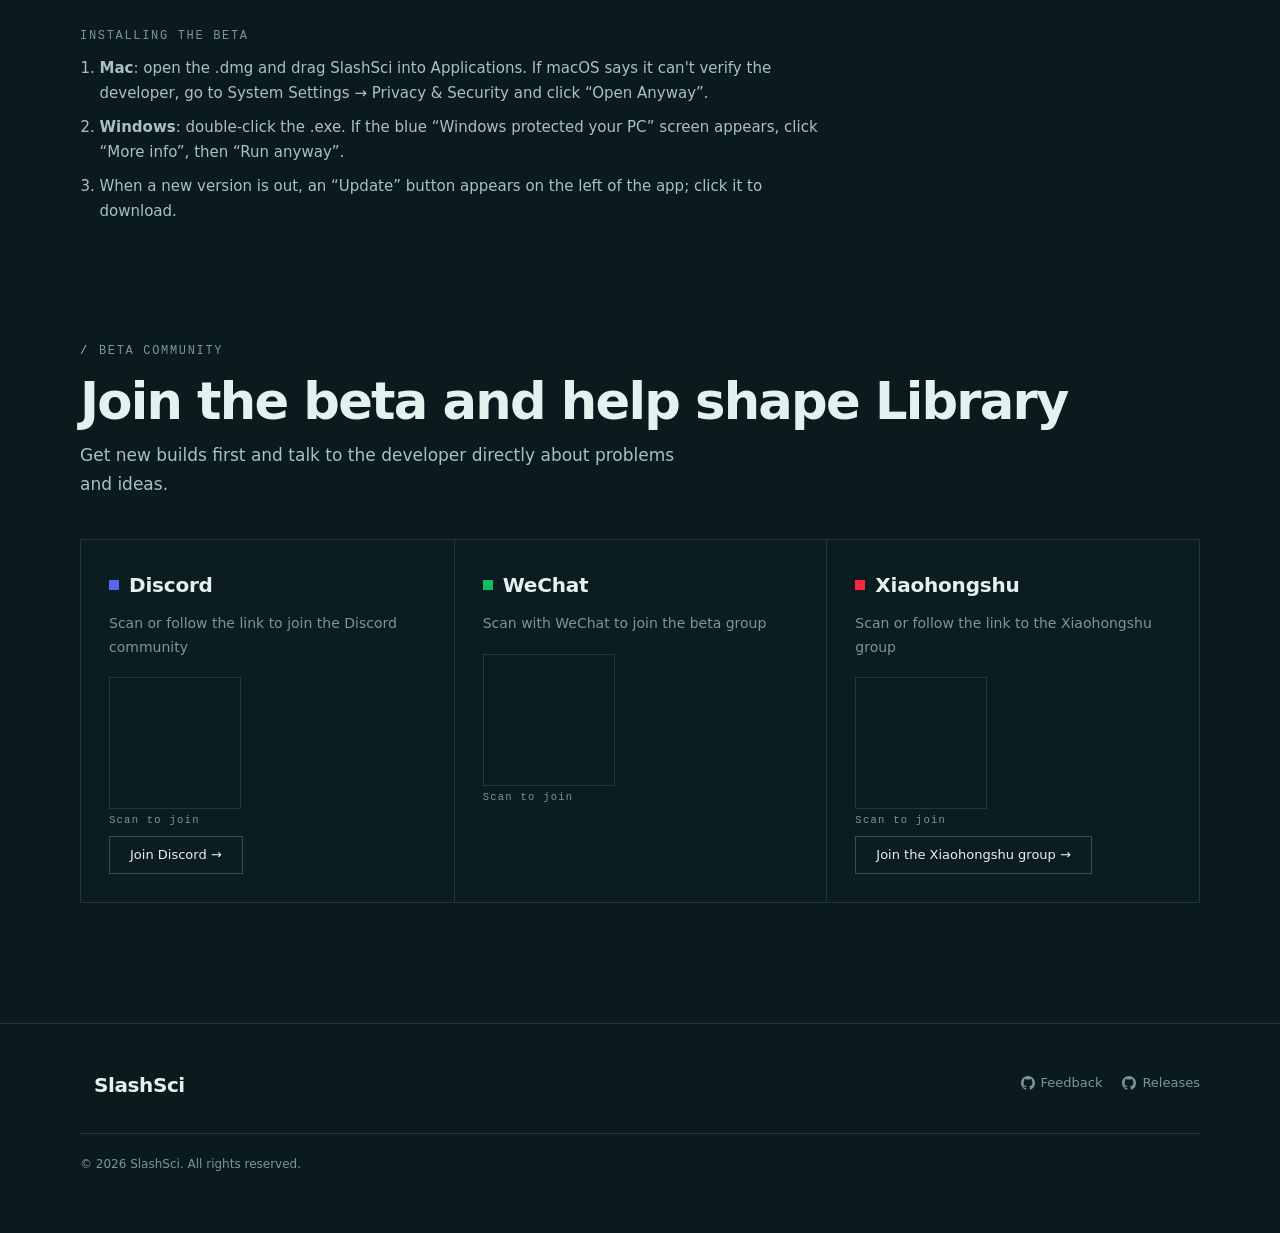
==== commit a788d5b4: "官网：Windows 版已开放；更新微信群二维码" ====
--- a/docs/en/index.html
+++ b/docs/en/index.html
@@ -469,7 +469,7 @@
     <div><div class="intro"><p class="nm">/ SlashSci Library</p><p class="ld">Literature management, rebuilt for the AI era</p>
       <ul><li><b>Block-level</b>papers as structured data, not PDFs</li><li><b>Immersive</b>sentence-by-sentence translation, anchored notes</li><li><b>Local-first</b>every file stays on your machine</li><li><b>Agent-ready</b>built-in MCP for direct model access</li></ul></div>
       <div class="cta"><a class="btn" href="#community">Join the beta</a><a class="btn alt" href="#demo">Try it in the browser</a></div></div>
-    <p class="side">SlashSci Library · Beta 0.1<br>macOS (Apple silicon) first · Windows coming soon</p>
+    <p class="side">SlashSci Library · Beta 0.1<br>macOS (Apple silicon) · Windows 64-bit</p>
   </div>
 </section>
 
@@ -602,14 +602,15 @@
 <section class="dl" id="download"><div class="wrap">
   <div class="label rv"><b>/</b> Download</div>
   <h2 class="rv d1">Download and install</h2>
-  <div class="notice rv"><div><span class="k">/ Closed beta · macOS first</span><p>SlashSci Library is in a small closed beta, opening first on macOS (Apple silicon); the Windows version will follow once it is stable. So that every piece of feedback gets a prompt answer, builds are not publicly downloadable yet; they are shared through the beta community. Join any of the groups to get the latest build, install guidance and update notices.</p></div><a class="btn" href="#community">Join the beta community →</a></div>
+  <div class="notice rv"><div><span class="k">/ Closed beta · macOS and Windows</span><p>SlashSci Library is in a small closed beta, now on both macOS (Apple silicon) and Windows (64-bit). So that every piece of feedback gets a prompt answer, builds are not publicly downloadable yet; they are shared through the beta community. Join any of the groups to get the latest build, install guidance and update notices.</p></div><a class="btn" href="#community">Join the beta community →</a></div>
   <div class="box">
     <div class="os rv"><b>macOS</b><small>Apple silicon · macOS 13 or later</small><span class="file">Available to beta members</span></div>
-    <div class="os soon rv d1"><b>Windows</b><small>64-bit · Windows 10 or later</small><span class="file">Coming soon</span></div>
+    <div class="os rv d1"><b>Windows</b><small>64-bit · Windows 10 or later</small><span class="file">Available to beta members</span></div>
   </div>
-  <p class="how rv d2">Installing the macOS beta</p>
+  <p class="how rv d2">Installing the beta</p>
   <ol class="steps rv d2">
     <li><b>Mac</b>: open the .dmg and drag SlashSci into Applications. If macOS says it can't verify the developer, go to System Settings → Privacy &amp; Security and click “Open Anyway”.</li>
+    <li><b>Windows</b>: double-click the .exe. If the blue “Windows protected your PC” screen appears, click “More info”, then “Run anyway”.</li>
     <li>When a new version is out, an “Update” button appears on the left of the app; click it to download.</li>
   </ol>
 </div></section>
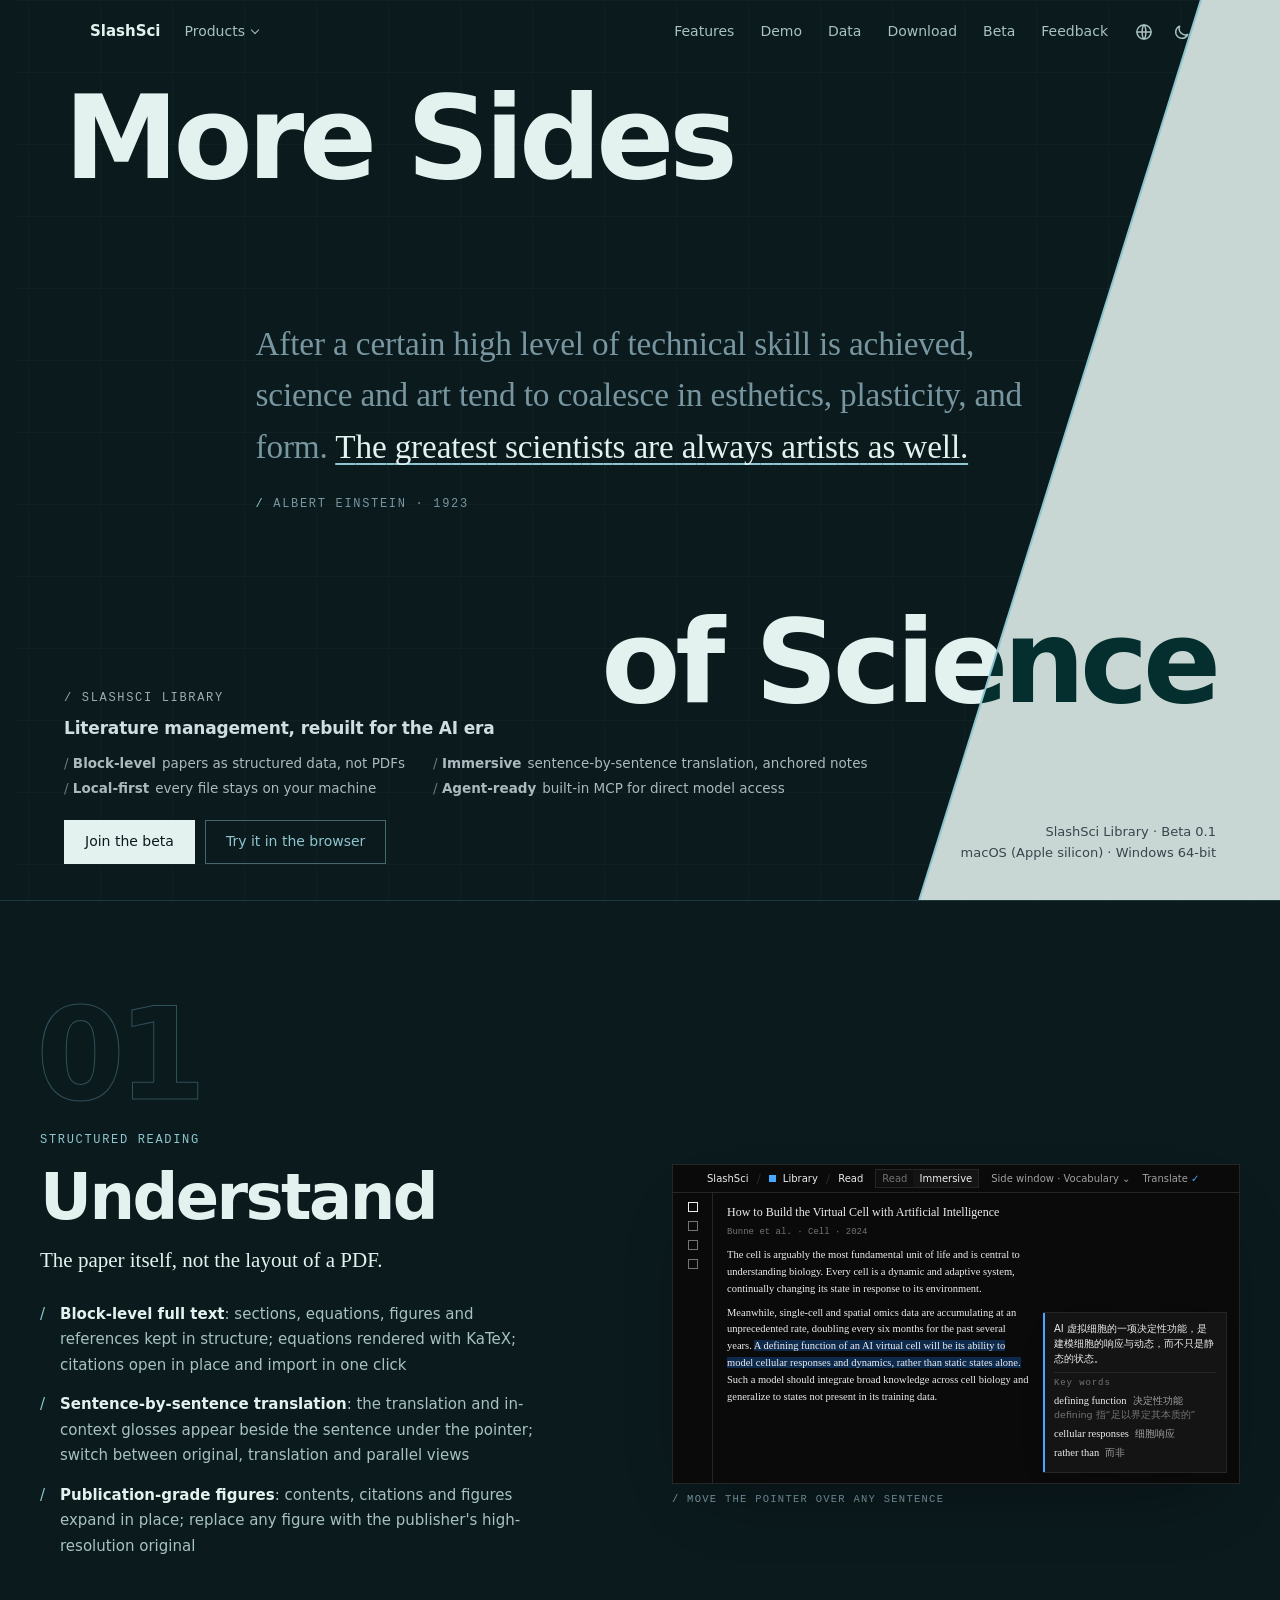
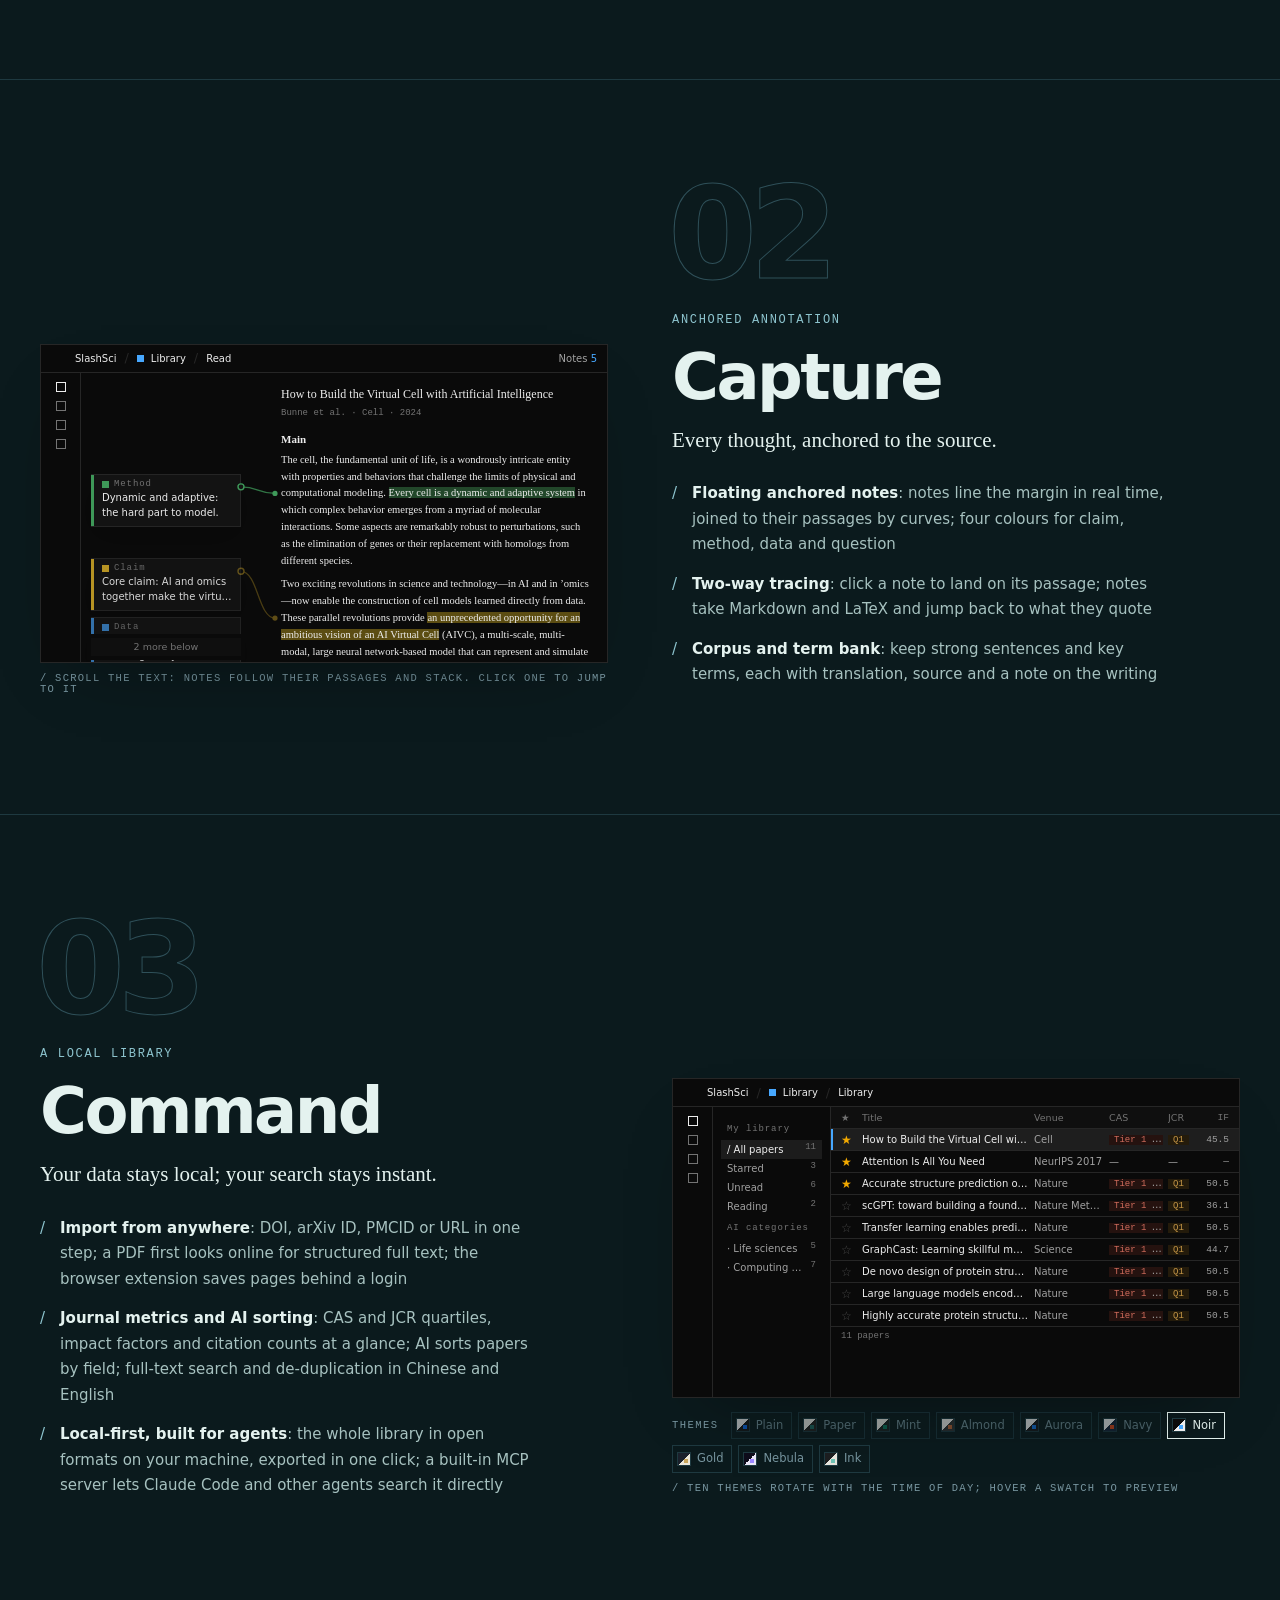
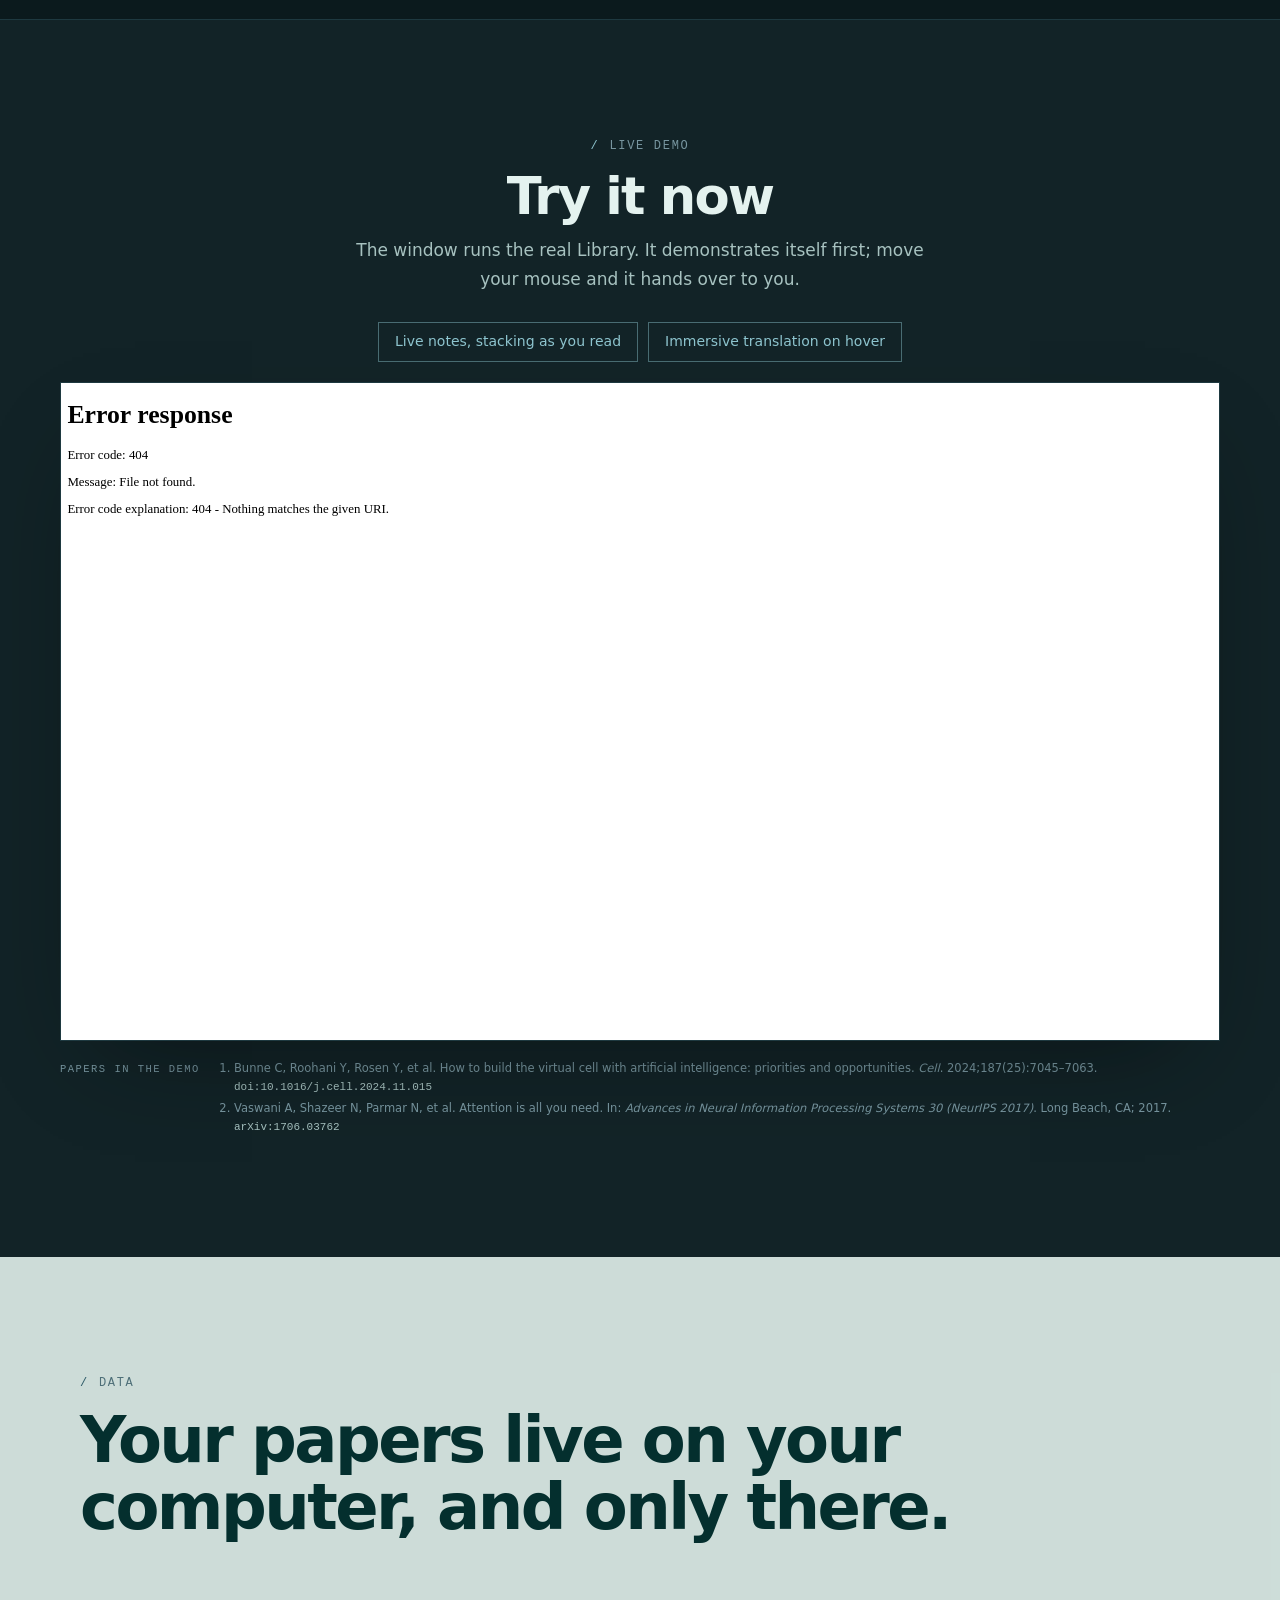
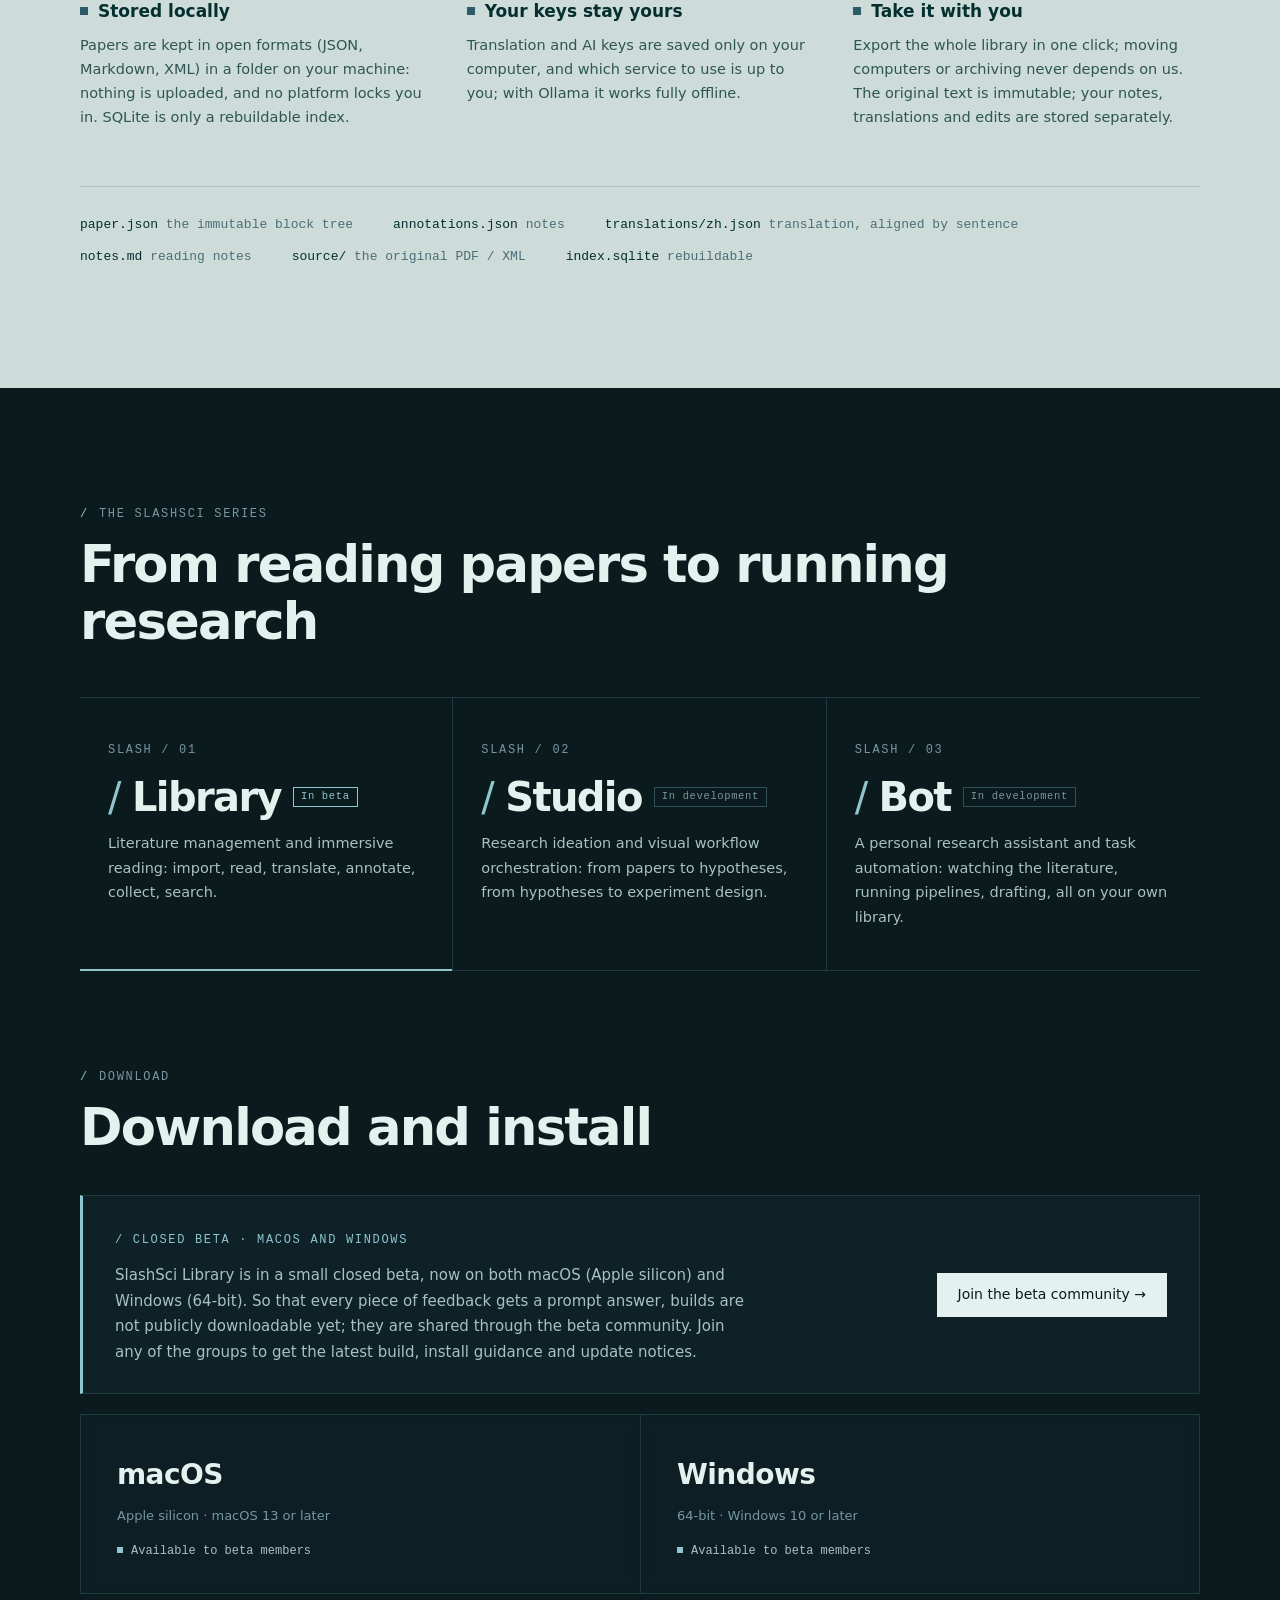
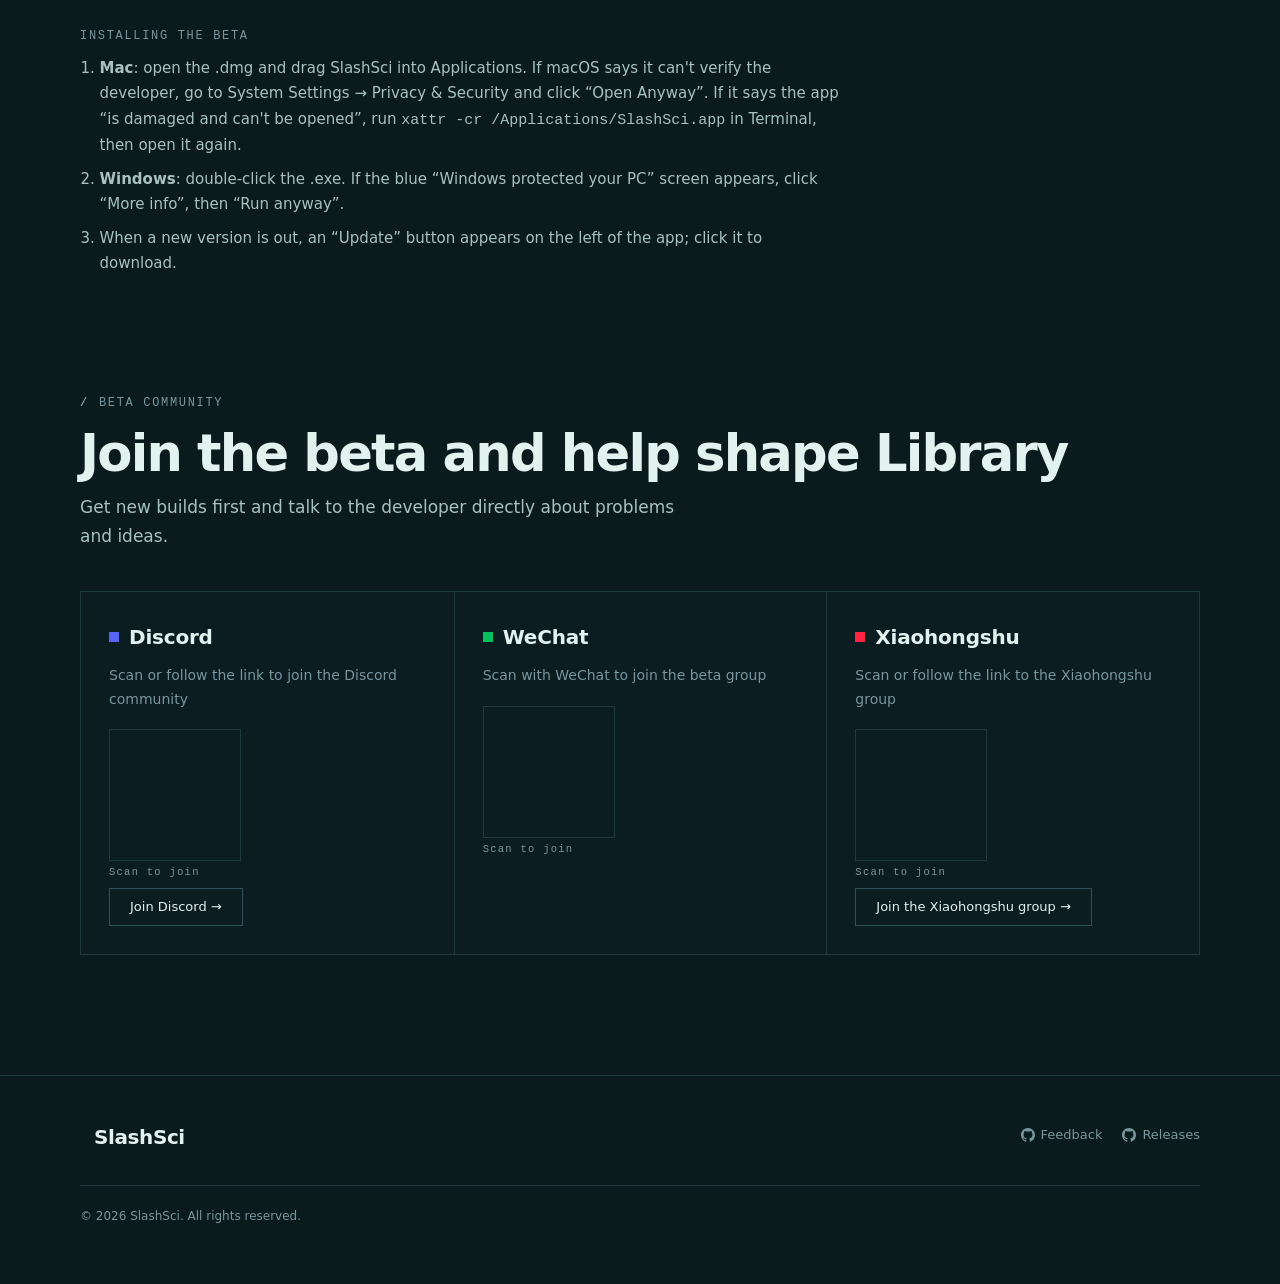
==== commit 38f9b5c0: "安装说明：Mac 提示“已损坏，无法打开”时用 xattr -cr 解除隔离" ====
--- a/docs/en/index.html
+++ b/docs/en/index.html
@@ -609,7 +609,7 @@
   </div>
   <p class="how rv d2">Installing the beta</p>
   <ol class="steps rv d2">
-    <li><b>Mac</b>: open the .dmg and drag SlashSci into Applications. If macOS says it can't verify the developer, go to System Settings → Privacy &amp; Security and click “Open Anyway”.</li>
+    <li><b>Mac</b>: open the .dmg and drag SlashSci into Applications. If macOS says it can't verify the developer, go to System Settings → Privacy &amp; Security and click “Open Anyway”. If it says the app “is damaged and can't be opened”, run <code>xattr -cr /Applications/SlashSci.app</code> in Terminal, then open it again.</li>
     <li><b>Windows</b>: double-click the .exe. If the blue “Windows protected your PC” screen appears, click “More info”, then “Run anyway”.</li>
     <li>When a new version is out, an “Update” button appears on the left of the app; click it to download.</li>
   </ol>
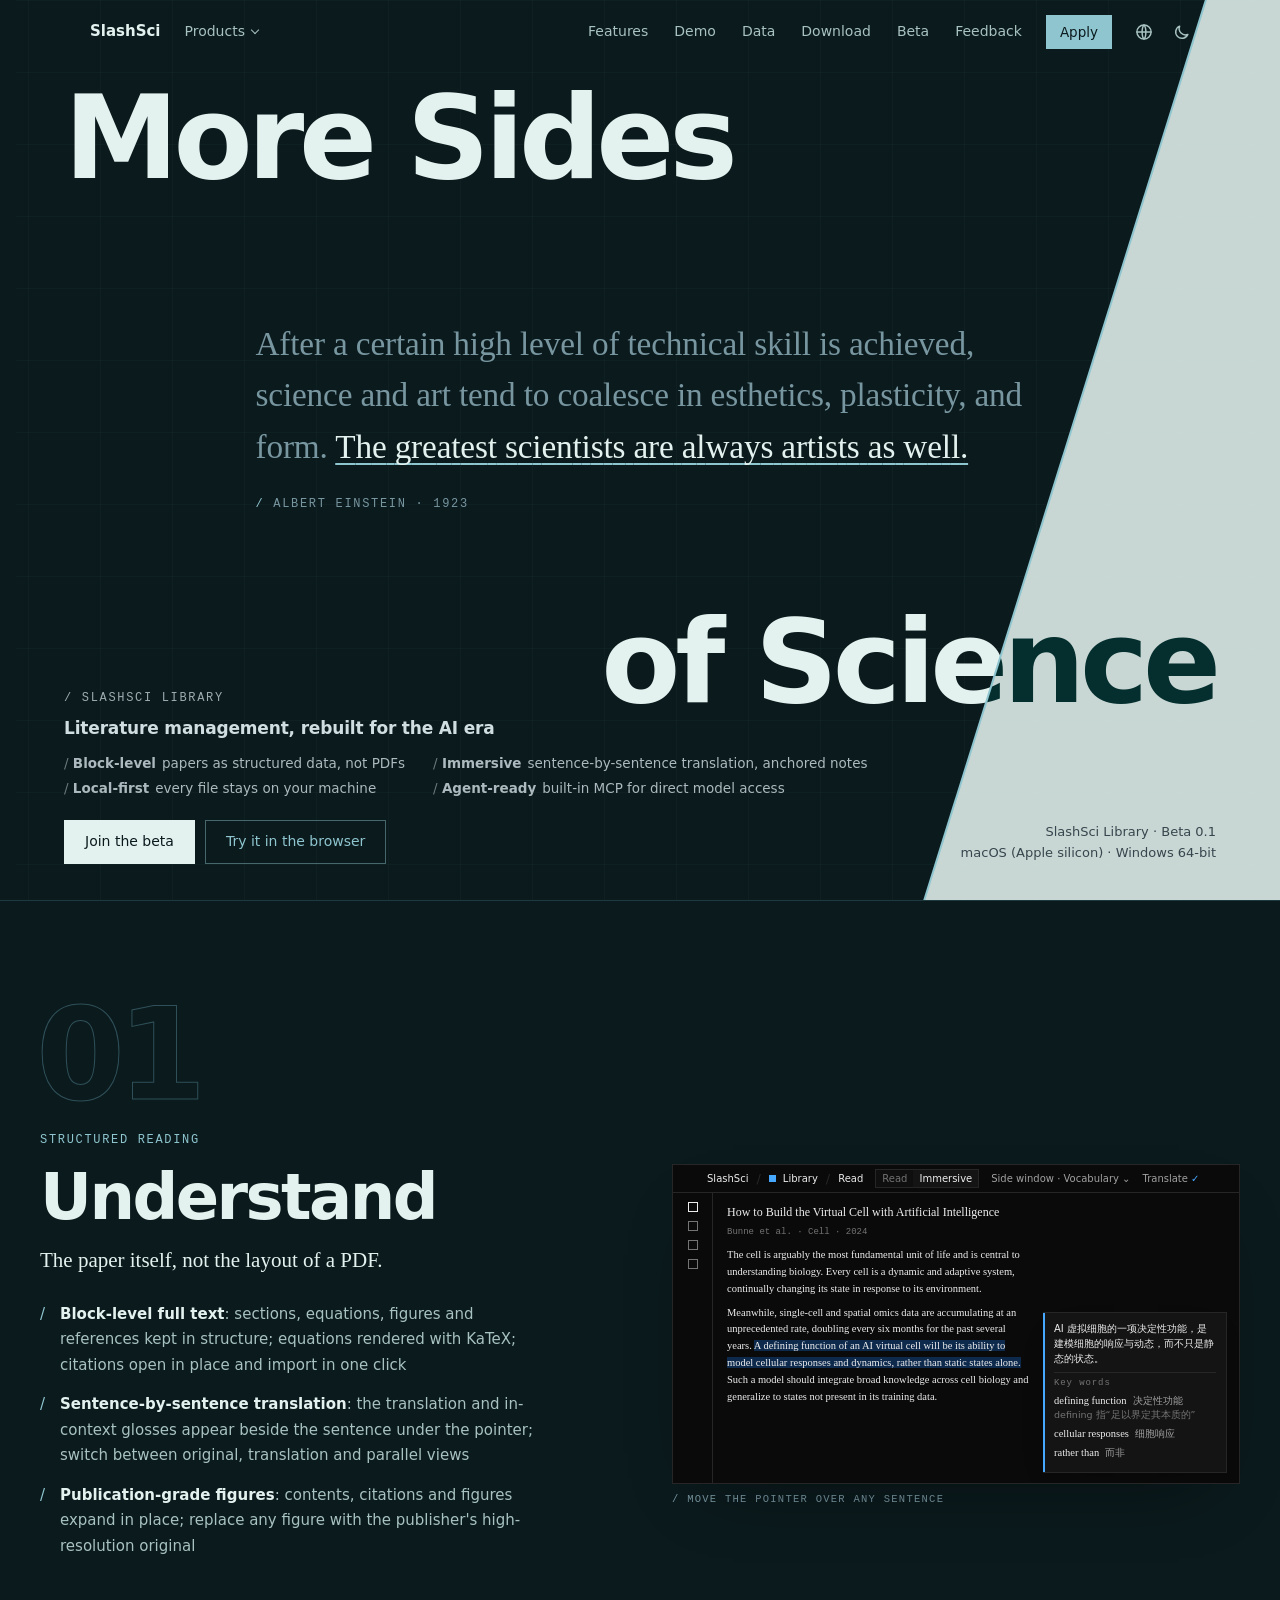
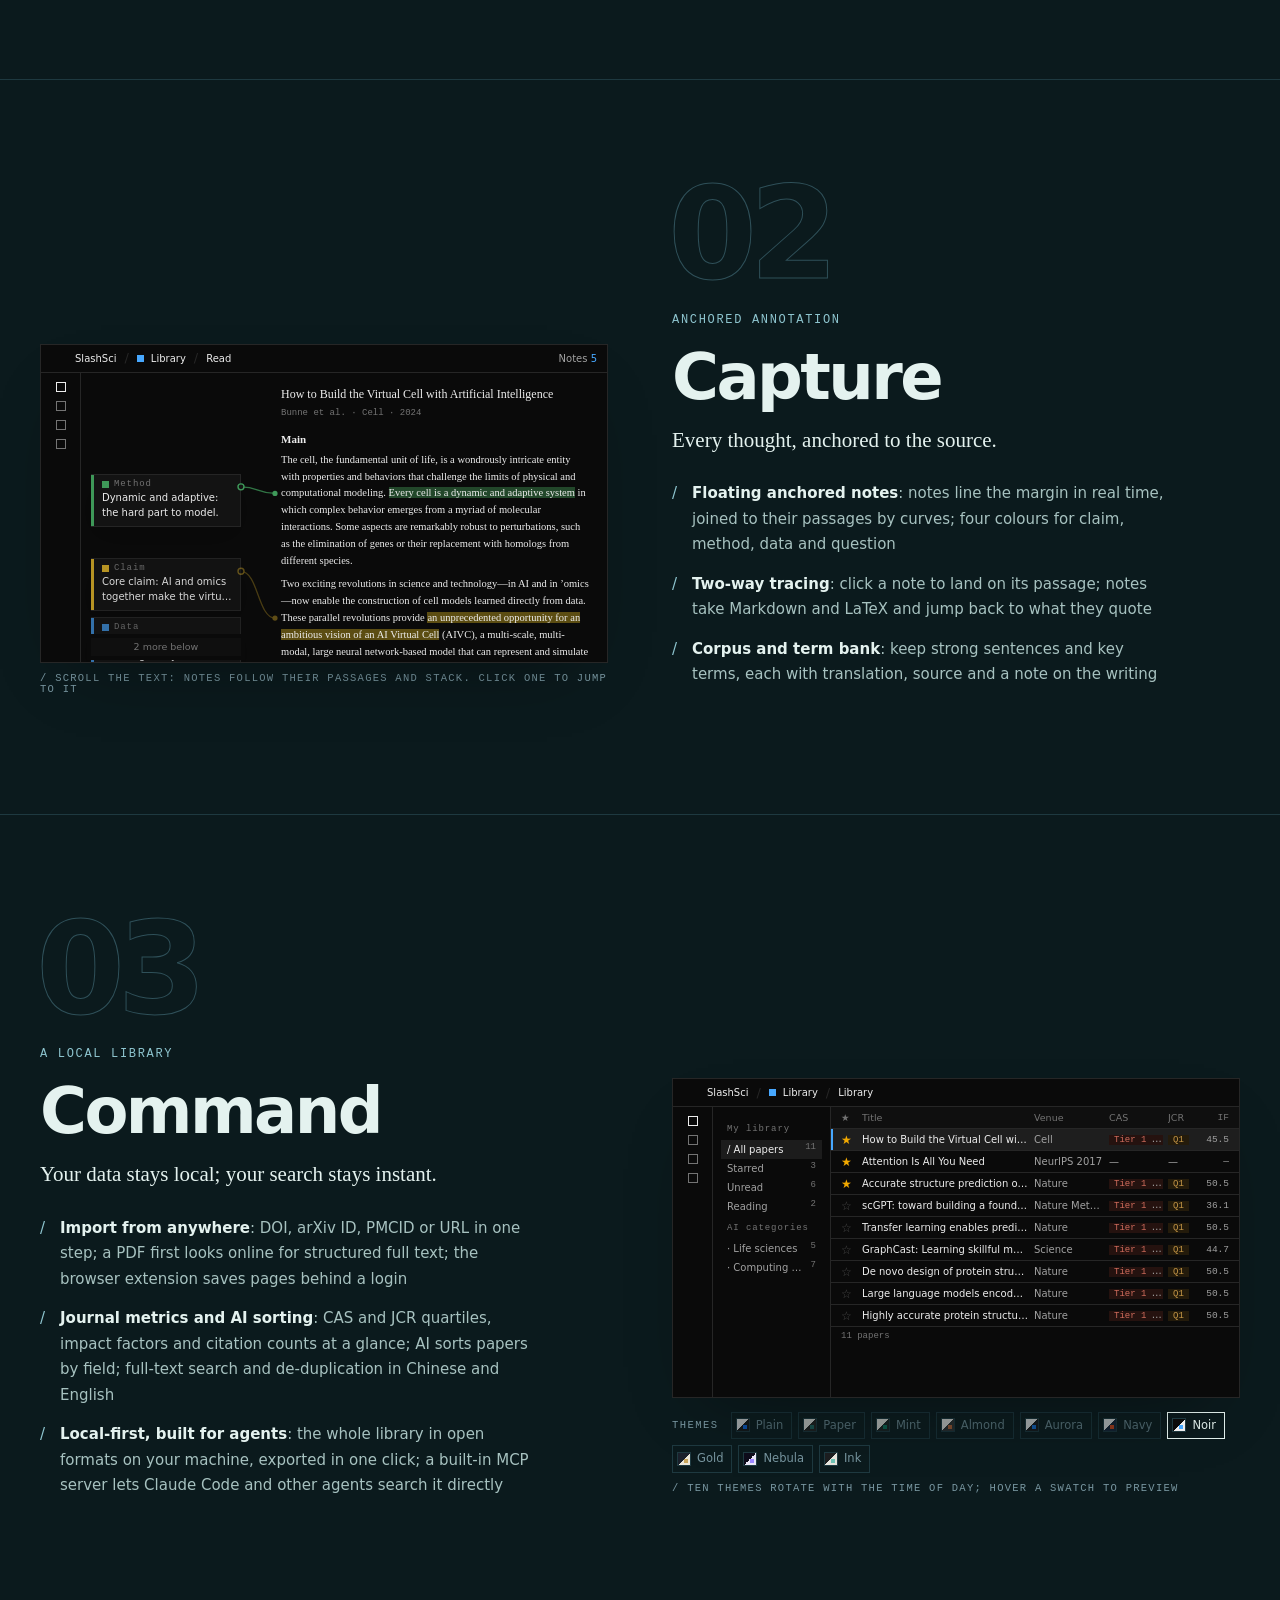
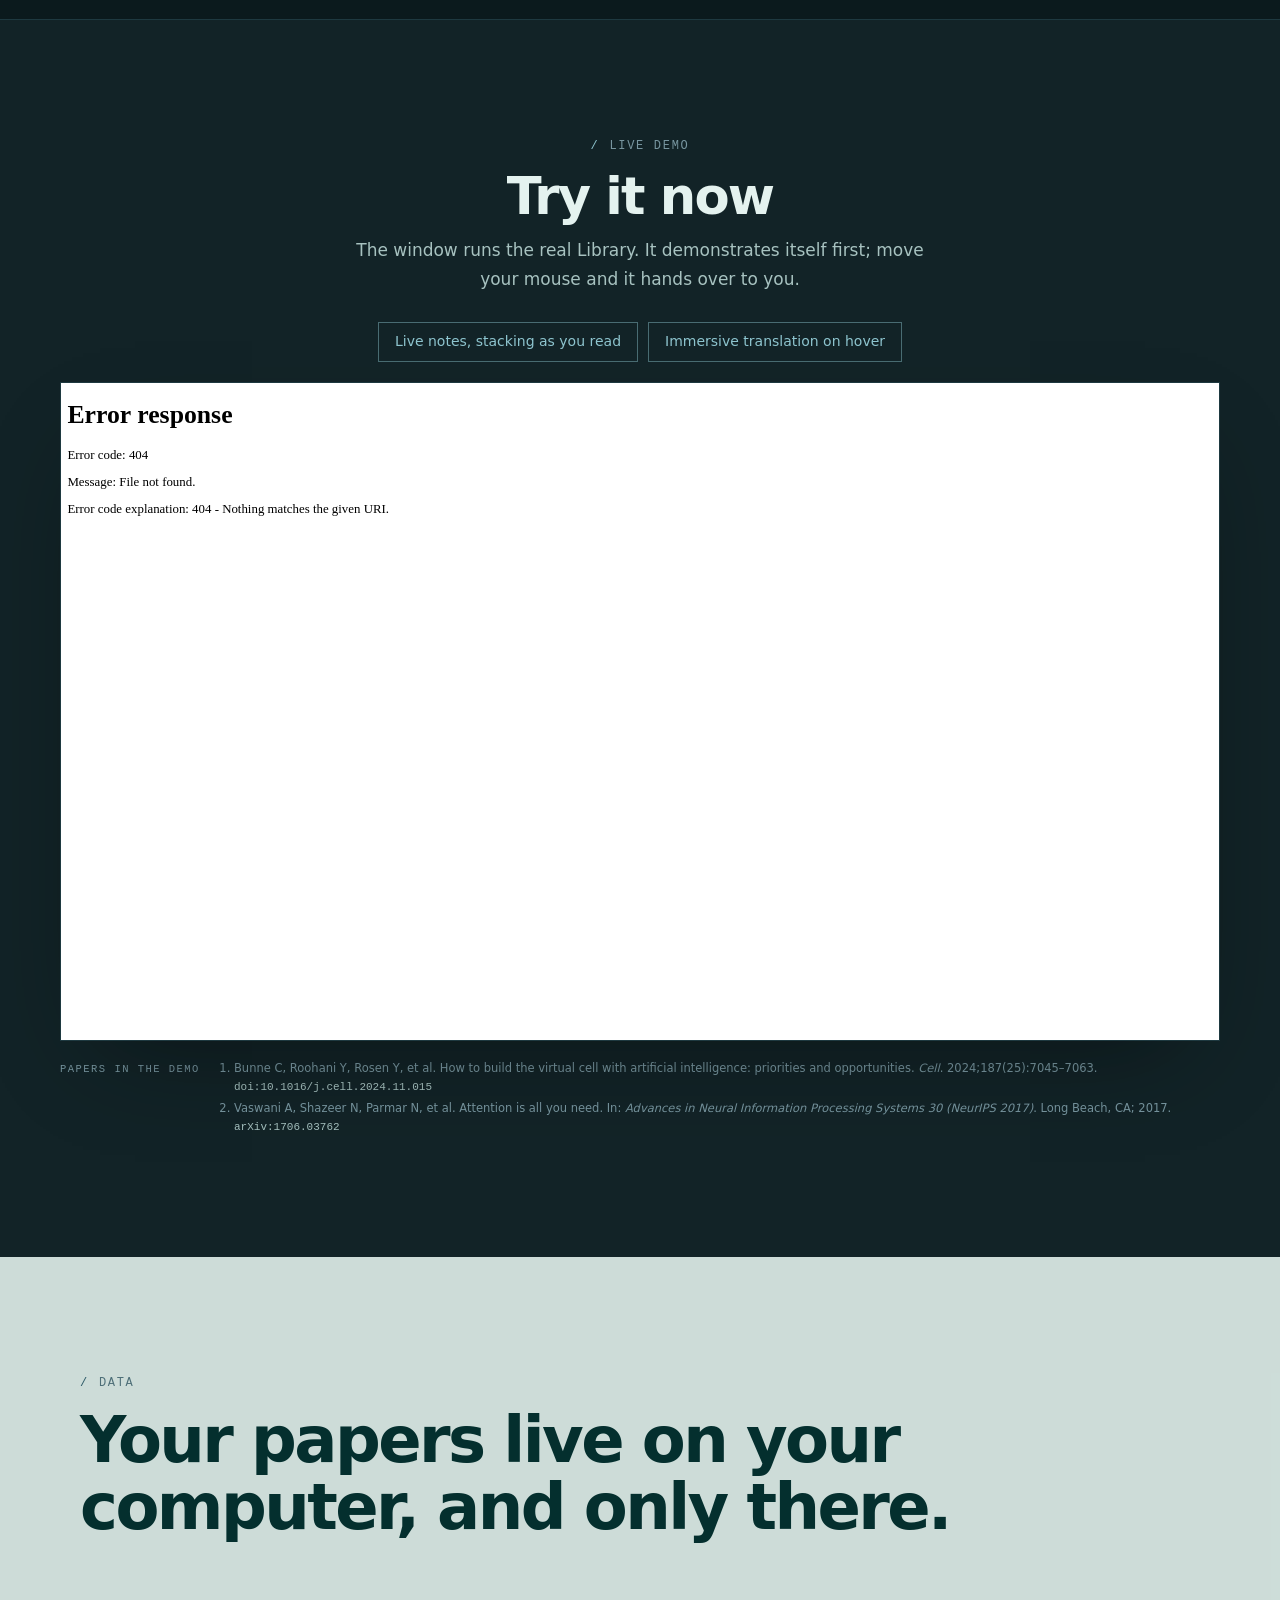
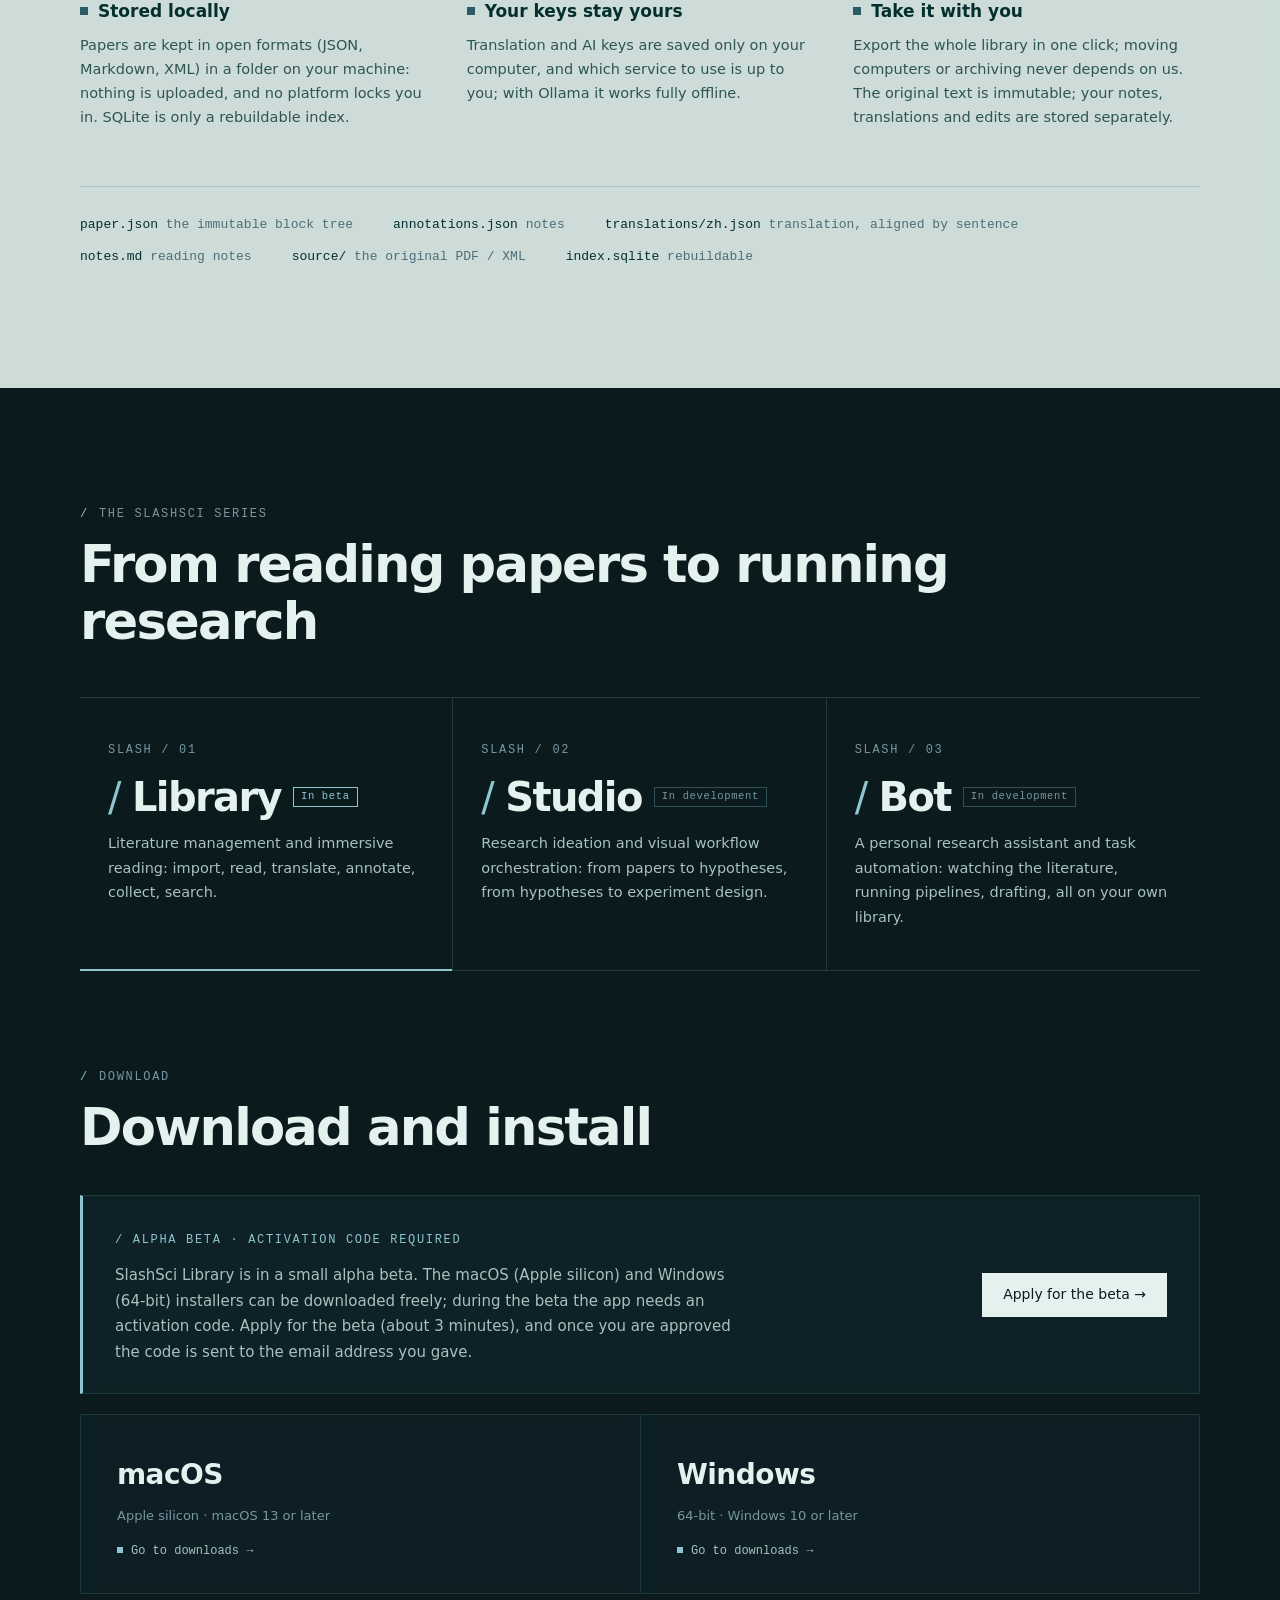
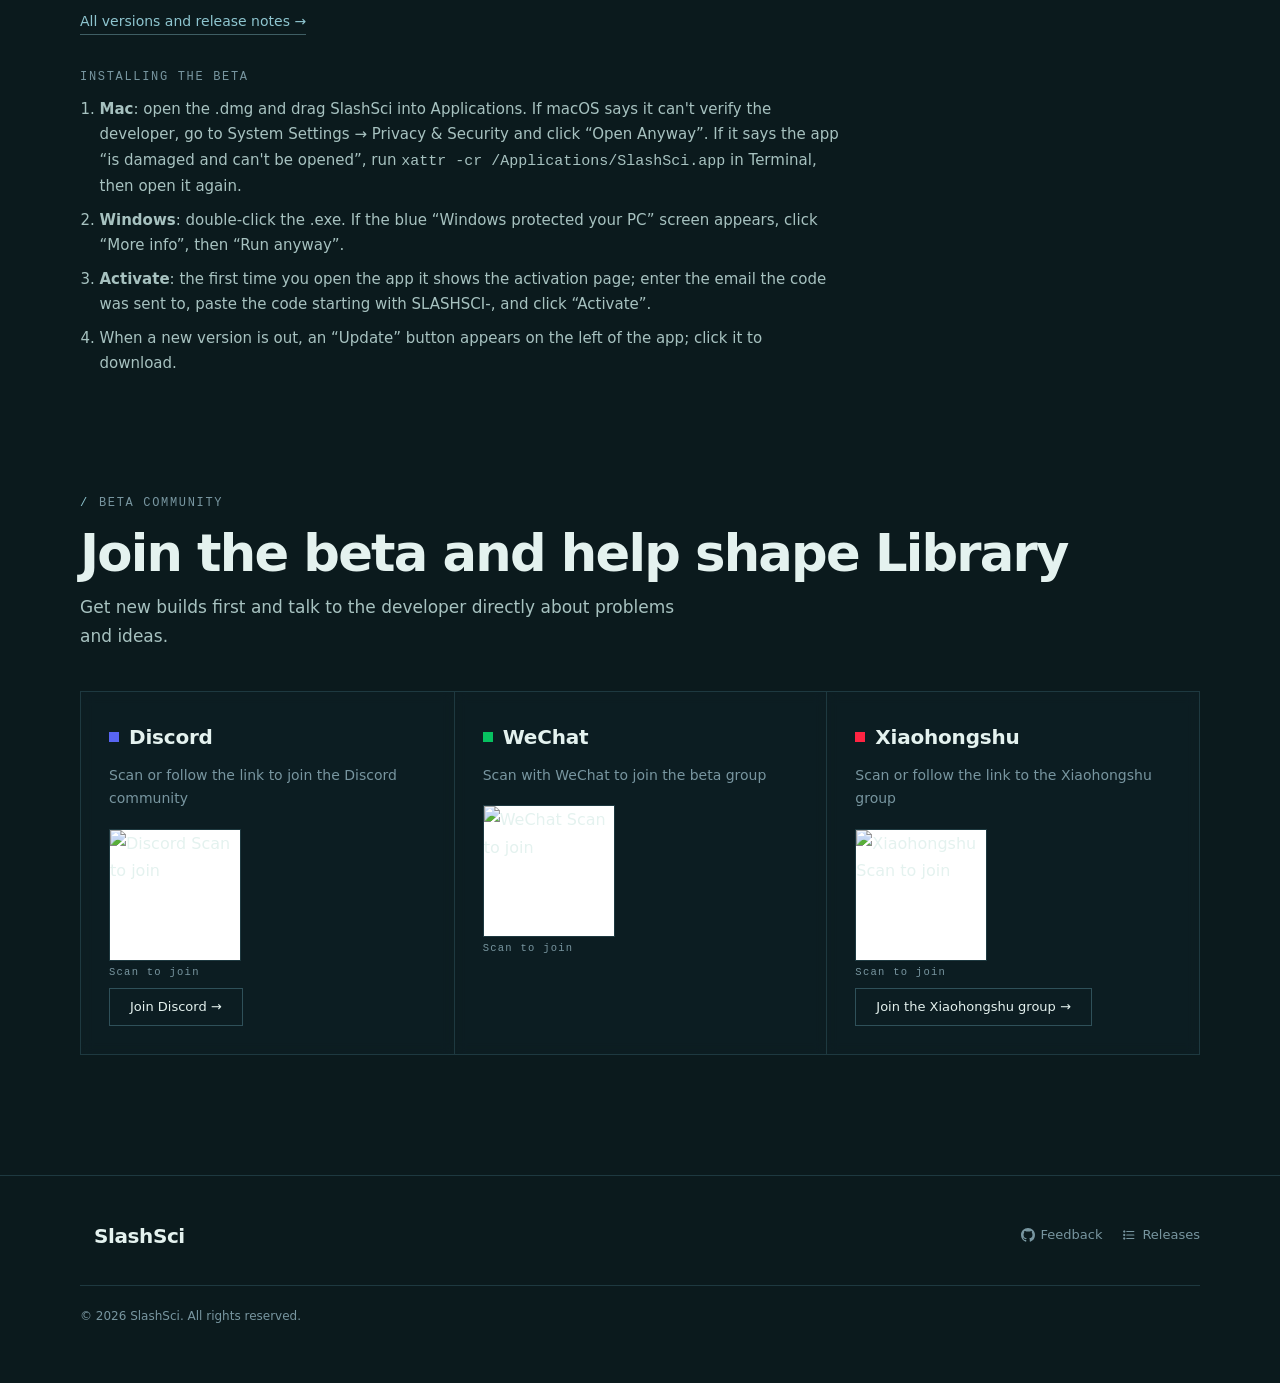
==== commit a73eb380: "官网：手机端优化；品牌色群二维码；版本记录页；内测改为下载 + 激活码，加「申请内测」入口" ====
--- a/docs/en/index.html
+++ b/docs/en/index.html
@@ -57,6 +57,9 @@
 .nav{display:flex;align-items:center;gap:2px;margin-left:auto}
 .nav a,.ptrig{font:inherit;font-size:14px;color:var(--ink2);text-decoration:none;padding:8px 12px;background:none;border:0;cursor:pointer;transition:color .15s}
 .nav a:hover,.ptrig:hover{color:var(--ink)}
+/* the beta application: the one filled button in the header, on every screen size */
+.nav a.napply{display:inline-flex;align-items:center;height:34px;margin:0 8px 0 10px;padding:0 14px;background:var(--accent);color:var(--paper);font-size:13.5px;font-weight:500;transition:background-color .15s}
+.nav a.napply:hover{color:var(--paper);background:color-mix(in srgb,var(--accent) 85%,var(--ink))}
 /* header items that sit over the slash's face take that face's ink */
 #hd .inv{color:var(--deep-ink2)}
 #hd .inv:hover,#hd .langsel.inv.open .lbtn{color:var(--deep-ink)}
@@ -99,7 +102,7 @@
 .langsel .menu a:hover{color:var(--ink)}
 .langsel .menu a.on{color:var(--ink);font-weight:500}
 /* hero: two faces of one quotation, split by the slash */
-.hero{position:relative;height:100svh;min-height:680px;overflow:hidden;--x:56%;cursor:crosshair}
+.hero{position:relative;height:100svh;min-height:680px;overflow:hidden;--x:56%;--k:22%;cursor:crosshair}
 .face{position:absolute;inset:0;display:grid;place-items:center;padding:24vh 8vw 32vh}
 .face blockquote{position:relative;margin:0;max-width:1000px}
 /* quote transitions: drift moves words, so they become boxes (the underline follows each word); the wipe is a slash-edged panel */
@@ -114,8 +117,8 @@
 .hero.fx3 .wipe::before{left:0}.hero.fx3 .wipe::after{right:0}
 .hero.fx3 .face.zh .wipe::before,.hero.fx3 .face.zh .wipe::after{background:var(--deep-acc)}
 .face p{font:400 clamp(20px,2.6vw,34px)/1.55 var(--serif);color:var(--ink3);letter-spacing:-.005em;text-wrap:balance}
-.face.en,.hero h1.ttl{clip-path:polygon(0 0,var(--x) 0,calc(var(--x) - 22%) 100%,0 100%)}
-.face.zh{background:color-mix(in srgb,var(--deep) 88%,transparent);clip-path:polygon(var(--x) 0,100% 0,100% 100%,calc(var(--x) - 22%) 100%)}
+.face.en,.hero h1.ttl{clip-path:polygon(0 0,var(--x) 0,calc(var(--x) - var(--k)) 100%,0 100%)}
+.face.zh{background:color-mix(in srgb,var(--deep) 88%,transparent);clip-path:polygon(var(--x) 0,100% 0,100% 100%,calc(var(--x) - var(--k)) 100%)}
 .face.zh p{color:var(--deep-ink2)}
 .face p mark{background:none;text-decoration:underline;text-decoration-color:var(--accent);text-decoration-thickness:2px;text-underline-offset:.16em;text-decoration-skip-ink:none;color:var(--ink)}
 .face.zh p mark{color:var(--deep-ink);text-decoration-color:var(--deep-acc)}
@@ -145,7 +148,6 @@
 .hero .cta .btn.alt{color:var(--accent);border-color:color-mix(in srgb,var(--accent) 45%,transparent);background:none;transition:color .18s,background-color .18s,border-color .18s}
 .hero .cta .btn.alt:hover{color:var(--paper);border-color:var(--accent);background:var(--accent)}
 .hero .cta{display:flex;gap:10px;flex-wrap:wrap;margin-top:20px}
-@media (hover:none){.hero{animation:sway 9s ease-in-out infinite alternate}@keyframes sway{from{--x:46%}to{--x:70%}}}
 /* features: one per band; the number, label and heading stack, and the mock's top meets the heading's */
 .faces{padding:0}
 .band{position:relative;display:grid;grid-template-columns:1fr 1fr;align-items:start;gap:64px;padding:96px 40px 120px;max-width:1280px;margin:0 auto;border-top:1px solid var(--line);--numh:calc(clamp(72px,10vw,132px) * .9)}
@@ -359,16 +361,16 @@
 .os b{font-size:28px;font-weight:600;letter-spacing:-.02em}
 .os small{font-size:13px;color:var(--ink3)}
 .os .file{font:12px/1 var(--mono);color:var(--ink2);margin-top:12px}
+a.os{color:inherit}a.os:hover{background:var(--card2)}
 .os.soon>*{opacity:.5}
 /* cards are frosted white: translucent, so the background shows softly through. --card for cards, --card2 for the notice,
    --card3 for the community cards (lighter still). Highlights (hover, the header, the active pill) are the data band's
    deep teal at low opacity: --hl for a hover, --hl2 for something chosen or held */
 :root{--card:rgba(255,255,255,.58);--card2:rgba(255,255,255,.7);--card3:rgba(255,255,255,.4);--card-blur:blur(6px);
 --hl:color-mix(in srgb,var(--deep) 4%,transparent);--hl2:color-mix(in srgb,var(--deep) 8%,transparent)}
-/* --chrome: the colour of the hero's page face as rendered (paper with the drawing over it), for the header and menus.
-   --qr: the colour of the slash's face as rendered, for the QR codes */
-:root{--chrome:#f2f5f3;--qr:#2a454a}
-html[data-mode=dark]{--chrome:#0d171a;--qr:#cad8d4}
+/* --chrome: the colour of the hero's page face as rendered (paper with the drawing over it), for the header and menus. */
+:root{--chrome:#f2f5f3}
+html[data-mode=dark]{--chrome:#0d171a}
 /* a highlight is a tinted panel set in from the edge of its button or card. The inset is the same on all four sides and
    is 2% of the element's shorter side (1-4px), set by script on hover (--hli). It fades in and out; nothing moves */
 @property --hla{syntax:"<color>";inherits:false;initial-value:transparent}
@@ -405,8 +407,9 @@
 .ch b{font-weight:600}
 .cc p{font-size:14px;color:var(--ink3)}
 .qr{margin:8px 0 0;width:132px}
-.qrm{display:block;width:132px;height:132px;padding:5px;background:transparent;border:1px solid var(--line);position:relative}
-.qrm::after{content:"";position:absolute;inset:5px;background:var(--qr);-webkit-mask:var(--q) center/contain no-repeat;mask:var(--q) center/contain no-repeat}
+/* the codes are full-colour images (each platform's colour, its logo in the middle) on white, so they can be pressed and held to save */
+.qrm{display:block;width:132px;height:132px;background:#fff;border:1px solid var(--line);position:relative}
+.qrm img{display:block;position:absolute;inset:0;width:100%;height:100%;-webkit-touch-callout:default;-webkit-user-select:auto;user-select:auto}
 
 .qr figcaption{margin-top:6px;font:500 10.5px/1 var(--mono);letter-spacing:.12em;color:var(--ink3)}
 .qr.empty{height:132px;display:grid;place-items:center;border:1px dashed var(--line2);font:500 11px/1.4 var(--mono);color:var(--ink3);text-align:center;padding:10px}
@@ -438,9 +441,141 @@
 body>footer a:hover{color:var(--ink)}
 body>footer .copy{flex-basis:100%;margin-top:20px;padding-top:20px;border-top:1px solid var(--line);font-size:12px;color:var(--ink3)}
 @media (max-width:980px){.face footer{font-size:10px;letter-spacing:.08em;white-space:nowrap;overflow:hidden;text-overflow:ellipsis;max-width:100%}.refs{grid-template-columns:1fr;padding:0 24px;width:auto}.langsel{margin-left:auto}.band{grid-template-columns:1fr;padding:72px 24px 96px}.band:nth-child(even) .txt{order:0}.band .vis{padding-top:0}.trust .grid,.strip,.dl .box{grid-template-columns:1fr}.pmenu,.nav a{display:none}.frame,.pills{display:none}.hero .bar{flex-direction:column;align-items:flex-start}.hero .side{display:none}.intro ul{grid-template-columns:1fr}.face{padding:20vh 24px 36vh}.face p{font-size:19px}.hero .ttl .b{bottom:34vh}
-.mk-body.learn{grid-template-columns:40px 1fr}.mk-learn{grid-column:1/-1;padding:0 12px 14px}.lcard{position:static;transform:none!important}
-.mock{aspect-ratio:auto}.cgrid{grid-template-columns:1fr}.cc+.cc,.os+.os{border-left:0;border-top:1px solid var(--line)}.mk-body.notes{grid-template-columns:40px 1fr;height:auto}.mk-scroll{height:280px}.mk-margin{grid-column:1/-1;order:2;padding:12px;display:grid;gap:6px}.mk-margin .nc{position:relative;left:0;right:0}.nc-more{display:none}.mk-links{display:none}
-.mk-body.lib{grid-template-columns:40px 1fr}.mk-side{display:none}.mk-row{grid-template-columns:16px 1fr 58px 28px}.mk-row>span:nth-child(4),.mk-row>span:nth-child(7){display:none}.mk-top .mk-tool,.mk-top .mk-seg{display:none}}
+.mock.lib{aspect-ratio:auto}.cgrid{grid-template-columns:1fr}.cc+.cc,.os+.os{border-left:0;border-top:1px solid var(--line)}.mk-body.lib{grid-template-columns:40px 1fr}.mk-side{display:none}.mk-row{grid-template-columns:16px 1fr 58px 28px}.mk-row>span:nth-child(4),.mk-row>span:nth-child(7){display:none}.mk-top .mk-tool,.mk-top .mk-seg{display:none}}
+/* text variants: pointer vs touch, wide vs narrow */
+.ht,.nw,.mshot,.mnav{display:none}
+@media (hover:none){.hp{display:none}.ht{display:inline}}
+/* phone menu */
+.mbtn{width:44px;height:44px;display:grid;place-content:center;gap:5px;background:none;border:0;padding:0;color:var(--ink2);cursor:pointer}
+.mbtn i{display:block;width:18px;height:1.5px;background:currentColor;transition:transform .18s var(--ease)}
+.mnav.open .mbtn i:first-child{transform:translateY(3.25px) rotate(45deg)}
+.mnav.open .mbtn i:last-child{transform:translateY(-3.25px) rotate(-45deg)}
+.msheet{position:fixed;left:0;right:0;top:64px;max-height:calc(100svh - 64px);overflow:auto;overscroll-behavior:contain;padding:4px 24px 28px;background:var(--chrome);border-bottom:1px solid var(--line);box-shadow:0 30px 60px -30px rgba(0,0,0,.35);
+  opacity:0;visibility:hidden;transform:translateY(-6px);transition:opacity .18s var(--ease),transform .18s var(--ease),visibility 0s linear .18s}
+.mnav.open .msheet{opacity:1;visibility:visible;transform:none;transition:opacity .18s var(--ease),transform .18s var(--ease),visibility 0s}
+.msheet a{display:flex;align-items:center;justify-content:space-between;height:54px;border-bottom:1px solid var(--line);color:var(--ink);text-decoration:none;font-size:17px;font-weight:500}
+.msheet a::after{content:"/";color:var(--accent);font-weight:300;font-size:20px}
+.msheet a small{margin-left:auto;margin-right:14px;font:500 11px/1 var(--mono);letter-spacing:.08em;color:var(--ink3)}
+.msheet .ph{margin:24px 0 8px;font:500 11px/1 var(--mono);letter-spacing:.14em;text-transform:uppercase;color:var(--ink3)}
+.mp{display:flex;align-items:center;gap:10px;padding:8px 0;font-size:15px;color:var(--ink2)}
+.mp b{font-weight:600;color:var(--ink)}
+.mp i{font:500 10.5px/1.7 var(--mono);font-style:normal;padding:0 6px;border:1px solid var(--line);color:var(--ink3)}
+.mp.on i{border-color:var(--accent);color:var(--accent)}
+#hd:has(.mnav.open){background:var(--chrome);border-color:var(--line)}
+@media (max-width:980px){
+  .mnav{display:block}.wd{display:none}.nw{display:inline}
+  .mshot{display:block;width:min(720px,calc(100vw - 40px));margin:28px auto 0;border:1px solid var(--line);box-shadow:0 30px 70px -36px rgba(0,0,0,.45);background:#fff}
+  .mshot img{display:block;width:100%;height:auto}
+}
+@media (max-width:760px){
+  .wrap{padding:0 20px}
+  .nav a.napply{height:32px;margin:0 4px 0 0;padding:0 12px;font-size:13px}
+  .langsel .lbtn,.modebtn{width:40px;height:44px}
+  /* hero: a steep slash. It rests under the English quotation and sweeps up to show the Chinese (script: flip mode) */
+  .hero{--k:260%;--x:240%;min-height:600px}
+  .divider{height:320vh}
+  .face{padding:142px 20px calc(var(--barh,190px) + 104px)}
+  .face p{font-size:18px;line-height:1.55}
+  .hero .ttl{font-size:60px}
+  .hero .ttl .a{left:20px;top:82px}
+  .hero .ttl .b{right:20px;bottom:calc(var(--barh,190px) + 18px)}
+  .hero .bar{padding:0 20px 24px}
+  .intro .ld{font-size:16px}
+  .intro ul{grid-template-columns:auto auto;gap:2px 22px;font-size:13px}
+  .intro li span{display:none}
+  .hero .cta{margin-top:16px;flex-wrap:nowrap;width:100%}
+  .hero .bar>div{width:100%}
+  .hero .cta .btn{flex:1 1 auto;justify-content:center;padding:0 14px;white-space:nowrap;background:var(--accent);border-color:var(--accent);color:var(--paper)}
+  .hero .cta .btn.alt{background:var(--paper);border-color:var(--line2);color:var(--ink)}
+  /* features */
+  .band{padding:56px 20px 72px;gap:28px;--numh:58px}
+  .band .num{font-size:64px;margin-bottom:14px}
+  .band h3{margin-top:14px;font-size:40px}
+  .band .d{font-size:19px}
+  .band ul{margin-top:20px;gap:10px}
+  .band li{font-size:14.5px}
+  /* 01 and 02 stay side by side, as in the app: the text column, and the card or note column beside it */
+  .mock.learn,.mock.notes{aspect-ratio:4/5}
+  .mk-body.learn{grid-template-columns:24px 1fr 42%}
+  .mk-body.notes{grid-template-columns:24px 40% 1fr}
+  .mock .mk-rail{gap:8px}.mock .mk-rail i{width:9px;height:9px}
+  .mock.learn .mk-paper{padding:10px 10px}
+  .mock .lcard{right:8px;padding:7px 8px}
+  .mk-scroll .mk-paper{padding:10px 10px 90px 16px}
+  .mock .nc{left:6px;right:8px}
+  .nc-more{left:6px;right:8px}
+  .themes{flex-wrap:nowrap;overflow-x:auto;scrollbar-width:none;margin:14px -20px 0;padding:0 20px 2px}
+  .themes::-webkit-scrollbar{display:none}
+  .themes .k,.sw{flex:none}
+  .sw{height:36px;padding:0 10px 0 6px;font-size:12px}
+  /* sections */
+  .demo,.trust{padding:72px 0}
+  .series{padding:72px 0 56px}
+  .dl,.community{padding-bottom:72px}
+  .demo h2,.series h2,.dl h2,.community h2{font-size:32px}
+  .trust h2{font-size:34px}
+  .trust .grid{margin-top:36px;gap:28px}
+  .trust .fmt{margin-top:36px;display:grid;gap:6px}
+  .refs{padding:0 20px;font-size:11px}
+  .strip>div{padding:28px 20px 32px}
+  .strip h3{font-size:34px}
+  .notice{padding:22px 20px}
+  .notice .btn{width:100%;justify-content:center}
+  .os{padding:26px 20px}
+  /* community cards: text and link on the left, the code on the right */
+  .cc{display:grid;grid-template-columns:1fr 108px;align-content:start;gap:8px 16px;padding:22px 20px}
+  .cc>.qr{grid-column:2;grid-row:1/span 3;margin:0;width:108px}
+  .cc .qrm{width:108px;height:108px}
+  .cc .qr figcaption{text-align:center}
+  .cc .btn{margin-top:4px}
+  :root{--card-blur:none}
+  body>footer{padding:36px 0 44px}
+  body>footer a{margin:0 20px 0 0;min-height:44px}
+  .totop{right:16px;bottom:16px}
+}
+/* release page */
+.rall{display:inline-block;margin-top:16px;font-size:14px;color:var(--accent);text-decoration:none;border-bottom:1px solid color-mix(in srgb,var(--accent) 40%,transparent);transition:border-color .15s}
+.rall:hover{border-color:var(--accent)}
+.rel{padding:140px 0 100px}
+.rel h1{font:600 clamp(36px,5vw,64px)/1.05 var(--sans);letter-spacing:-.04em;margin:18px 0 12px}
+.rel .sub{font-size:17px;color:var(--ink2);max-width:640px}
+.rlatest{margin-top:40px;padding:28px 32px;border:1px solid var(--line);border-left:3px solid var(--accent);background:var(--card2);-webkit-backdrop-filter:var(--card-blur);backdrop-filter:var(--card-blur)}
+.rlatest .k{font:500 12px/1 var(--mono);letter-spacing:.14em;text-transform:uppercase;color:var(--accent)}
+.rlatest .k em{font-style:normal;text-transform:none}
+.rdl{display:flex;flex-wrap:wrap;gap:10px;margin-top:20px}
+.rdl .btn{height:auto;min-height:52px;padding:8px 20px;flex-direction:column;align-items:flex-start;justify-content:center;gap:2px;font-size:15px}
+.rdl .btn small{font-weight:400;font-size:12px;opacity:.72}
+.rlatest p{margin-top:16px;font-size:13.5px;line-height:1.7;color:var(--ink3)}
+.rlatest p a{color:var(--accent);text-decoration:none}
+.rlist{margin-top:56px;border-top:1px solid var(--line)}
+.ritem{display:grid;grid-template-columns:180px 1fr;gap:32px;padding:44px 0;border-bottom:1px solid var(--line);scroll-margin-top:80px}
+.rmeta b{display:block;font:600 30px/1 var(--sans);letter-spacing:-.03em}
+.rmeta time{display:block;margin-top:10px;font:12px/1 var(--mono);color:var(--ink3)}
+.rmeta i{display:inline-block;margin-top:12px;font:500 10.5px/1.7 var(--mono);font-style:normal;padding:0 7px;border:1px solid var(--accent);color:var(--accent);letter-spacing:.06em}
+.rbody{min-width:0;max-width:760px}
+.rlead{font:400 18px/1.6 var(--serif);color:var(--ink)}
+.rchg{margin-top:6px;font-size:15px;line-height:1.7;color:var(--ink2)}
+.rchg h4{margin:22px 0 8px;font:500 12px/1 var(--mono);letter-spacing:.14em;text-transform:uppercase;color:var(--accent)}
+.rchg p{margin-top:10px}
+.rchg ul{margin:0;padding:0;list-style:none}
+.rchg li{position:relative;padding-left:20px;margin:5px 0}
+.rchg li::before{content:"/";position:absolute;left:0;color:var(--accent);font-weight:300}
+.rchg li li{font-size:14px;color:var(--ink3);margin:3px 0}
+.rchg li li::before{content:"–";color:var(--ink3)}
+.rchg b,.rlead b{color:var(--ink);font-weight:600}
+.rchg a,.rlead a{color:var(--accent)}
+.rchg code,.rlead code{font:.88em var(--mono);padding:0 4px;background:var(--hl2)}
+.rchg pre{margin:8px 0;padding:10px 14px;background:var(--hl2);overflow-x:auto;font:13px/1.6 var(--mono)}
+.rgone{margin-top:20px;font:12px/1.6 var(--mono);color:var(--ink3)}
+.rassets:empty{display:none}
+.rassets{margin-top:24px;display:flex;flex-wrap:wrap;gap:8px}
+.rassets a{display:inline-flex;align-items:center;gap:10px;min-height:40px;padding:0 14px;border:1px solid var(--line2);text-decoration:none;font-size:13.5px;font-weight:500;color:var(--ink);transition:border-color .15s}
+.rassets a:hover{border-color:var(--ink)}
+.rassets span{font:12px var(--mono);font-weight:400;color:var(--ink2)}
+.rassets small{font:11px var(--mono);color:var(--ink3)}
+@media (max-width:760px){.rel{padding:96px 0 64px}.rlatest{padding:22px 20px}.rdl .btn{width:100%}
+  .ritem{grid-template-columns:1fr;gap:14px;padding:32px 0}.rmeta{display:flex;align-items:baseline;flex-wrap:wrap;gap:6px 14px}.rmeta time,.rmeta i{margin-top:0}
+  .rassets a{width:100%}.rassets span{overflow:hidden;text-overflow:ellipsis;white-space:nowrap;min-width:0}.rassets small{margin-left:auto}}
 @media (prefers-reduced-motion:reduce){.hero .ttl .a,.hero .ttl .b{opacity:1;transform:none;animation:none;transition:none}.hero{animation:none}}
 </style>
 </head>
@@ -453,10 +588,13 @@
       <div class="pi"><span class="dot"></span><b>Studio</b><i>In development</i><p>Research ideation and visual workflow orchestration</p></div>
       <div class="pi"><span class="dot"></span><b>Bot</b><i>In development</i><p>Personal research assistant and task automation</p></div>
     </div></div>
-  <nav class="nav"><a href="#faces">Features</a><a href="#demo">Demo</a><a href="#trust">Data</a><a href="#download">Download</a><a href="#community">Beta</a><a href="https://github.com/SlashSci/slashsci/issues" target="_blank" rel="noopener">Feedback</a>
+  <nav class="nav"><a href="#faces">Features</a><a href="#demo">Demo</a><a href="#trust">Data</a><a href="#download">Download</a><a href="#community">Beta</a><a href="https://github.com/SlashSci/slashsci/issues" target="_blank" rel="noopener">Feedback</a><a class="napply" href="https://xybioinfo.feishu.cn/share/base/shrcnYgv3JESRb7W4mUVEw9qzxZ" target="_blank" rel="noopener">Apply</a>
     <div class="langsel dd" id="langsel"><button type="button" class="lbtn ddbtn" aria-haspopup="true" aria-expanded="false" aria-label="Language" title="Language"><svg viewBox="0 0 16 16" fill="none" stroke="currentColor" stroke-width="1.3" stroke-linecap="round" stroke-linejoin="round" aria-hidden="true"><circle cx="8" cy="8" r="6.3"/><path d="M1.7 8h12.6M8 1.7c-2.2 2.1-2.2 10.5 0 12.6M8 1.7c2.2 2.1 2.2 10.5 0 12.6"/></svg></button>
       <div class="menu"><a hreflang="zh-Hans" data-lang="zh" href="../">简体中文</a><a hreflang="zh-Hant" data-lang="zh-hant" href="../zh-hant/">繁體中文</a><a class="on" hreflang="en" data-lang="en" href="../en/">English</a></div></div>
-    <button type="button" class="modebtn" id="modebtn" aria-label="Toggle light / dark" title="Toggle light / dark"><svg class="i-sun" viewBox="0 0 16 16" fill="none" stroke="currentColor" stroke-width="1.3" stroke-linecap="round" aria-hidden="true"><circle cx="8" cy="8" r="3"/><path d="M8 1.5v1.6M8 12.9v1.6M1.5 8h1.6M12.9 8h1.6M3.4 3.4l1.1 1.1M11.5 11.5l1.1 1.1M3.4 12.6l1.1-1.1M11.5 4.5l1.1-1.1"/></svg><svg class="i-moon" viewBox="0 0 16 16" fill="none" stroke="currentColor" stroke-width="1.3" stroke-linejoin="round" aria-hidden="true"><path d="M13.2 10.1A5.6 5.6 0 0 1 5.9 2.8a5.6 5.6 0 1 0 7.3 7.3z"/></svg></button></nav>
+    <button type="button" class="modebtn" id="modebtn" aria-label="Toggle light / dark" title="Toggle light / dark"><svg class="i-sun" viewBox="0 0 16 16" fill="none" stroke="currentColor" stroke-width="1.3" stroke-linecap="round" aria-hidden="true"><circle cx="8" cy="8" r="3"/><path d="M8 1.5v1.6M8 12.9v1.6M1.5 8h1.6M12.9 8h1.6M3.4 3.4l1.1 1.1M11.5 11.5l1.1 1.1M3.4 12.6l1.1-1.1M11.5 4.5l1.1-1.1"/></svg><svg class="i-moon" viewBox="0 0 16 16" fill="none" stroke="currentColor" stroke-width="1.3" stroke-linejoin="round" aria-hidden="true"><path d="M13.2 10.1A5.6 5.6 0 0 1 5.9 2.8a5.6 5.6 0 1 0 7.3 7.3z"/></svg></button>
+    <div class="mnav dd" id="mnav"><button type="button" class="mbtn ddbtn" aria-haspopup="true" aria-expanded="false" aria-label="Menu"><i></i><i></i></button>
+      <div class="msheet"><a href="#faces">Features</a><a href="#demo">Demo</a><a href="#trust">Data</a><a href="#download">Download</a><a href="#community">Beta</a><a href="https://github.com/SlashSci/slashsci/issues" target="_blank" rel="noopener">Feedback<small>GitHub ↗</small></a>
+        <div class="ph">The SlashSci series</div><div class="mp on"><b>Library</b><i>In beta</i></div><div class="mp"><b>Studio</b><i>In development</i></div><div class="mp"><b>Bot</b><i>In development</i></div></div></div></nav>
 </div></header>
 
 <main>
@@ -467,8 +605,8 @@
   <div class="divider" id="div"></div>
   <div class="bar">
     <div><div class="intro"><p class="nm">/ SlashSci Library</p><p class="ld">Literature management, rebuilt for the AI era</p>
-      <ul><li><b>Block-level</b>papers as structured data, not PDFs</li><li><b>Immersive</b>sentence-by-sentence translation, anchored notes</li><li><b>Local-first</b>every file stays on your machine</li><li><b>Agent-ready</b>built-in MCP for direct model access</li></ul></div>
-      <div class="cta"><a class="btn" href="#community">Join the beta</a><a class="btn alt" href="#demo">Try it in the browser</a></div></div>
+      <ul><li><b>Block-level</b><span>papers as structured data, not PDFs</span></li><li><b>Immersive</b><span>sentence-by-sentence translation, anchored notes</span></li><li><b>Local-first</b><span>every file stays on your machine</span></li><li><b>Agent-ready</b><span>built-in MCP for direct model access</span></li></ul></div>
+      <div class="cta"><a class="btn" href="https://xybioinfo.feishu.cn/share/base/shrcnYgv3JESRb7W4mUVEw9qzxZ" target="_blank" rel="noopener">Join the beta</a><a class="btn alt" href="#demo">Try it in the browser</a></div></div>
     <p class="side">SlashSci Library · Beta 0.1<br>macOS (Apple silicon) · Windows 64-bit</p>
   </div>
 </section>
@@ -487,7 +625,7 @@
     </div>
     <div class="mk-learn"><div class="lcard" id="mlearn-c"><div class="zh"></div><div class="vk"><small>Key words</small><div class="chips"></div></div></div></div>
   </div>
-</div><p class="hint">/ Move the pointer over any sentence</p></div>
+</div><p class="hint">/ <span class="hp">Move the pointer over any sentence</span><span class="ht">Tap any sentence</span></p></div>
   </article>
   <article class="band rv">
     <div class="txt"><span class="num">02</span><span class="job">Anchored annotation</span><h3>Capture</h3><p class="d">Every thought, anchored to the source.</p>
@@ -519,7 +657,7 @@
     </div></div>
     <svg class="mk-links" aria-hidden="true"></svg>
   </div>
-</div><p class="hint">/ Scroll the text: notes follow their passages and stack. Click one to jump to it</p></div>
+</div><p class="hint">/ <span class="hp">Scroll the text: notes follow their passages and stack. Click one to jump to it</span><span class="ht">Swipe the text: notes follow their passages and stack. Tap one to jump to it</span></p></div>
   </article>
   <article class="band rv">
     <div class="txt"><span class="num">03</span><span class="job">A local library</span><h3>Command</h3><p class="d">Your data stays local; your search stays instant.</p>
@@ -563,13 +701,14 @@
     </div>
   </div>
 </div></div>
-      <div class="themes"><span class="k">Themes</span><button type="button" class="sw" data-id="geist" data-mode="light" style="--a:#ffffff;--b:#171717;--c:#0a6cf0" title="Plain"><i></i>Plain</button><button type="button" class="sw" data-id="paper" data-mode="light" style="--a:#fbf9f4;--b:#23221f;--c:#1f6b63" title="Paper"><i></i>Paper</button><button type="button" class="sw" data-id="mint" data-mode="light" style="--a:#fcfaf4;--b:#1d2422;--c:#0b7a62" title="Mint"><i></i>Mint</button><button type="button" class="sw" data-id="apricot" data-mode="light" style="--a:#fffcf8;--b:#333333;--c:#c4693a" title="Almond"><i></i>Almond</button><button type="button" class="sw" data-id="aurora" data-mode="light" style="--a:#ffffff;--b:#18181b;--c:#1677e6" title="Aurora"><i></i>Aurora</button><button type="button" class="sw" data-id="navy" data-mode="light" style="--a:#ffffff;--b:#16263b;--c:#e0491a" title="Navy"><i></i>Navy</button><button type="button" class="sw" data-id="geist-dark" data-mode="dark" style="--a:#0a0a0a;--b:#ededed;--c:#47a8ff" title="Noir"><i></i>Noir</button><button type="button" class="sw" data-id="gold" data-mode="dark" style="--a:#1b202b;--b:#ece6d8;--c:#c9a55c" title="Gold"><i></i>Gold</button><button type="button" class="sw" data-id="nebula" data-mode="dark" style="--a:#0d0b1a;--b:#e8e5f6;--c:#9d85ff" title="Nebula"><i></i>Nebula</button><button type="button" class="sw" data-id="ink" data-mode="dark" style="--a:#1c1d1f;--b:#e6e3dc;--c:#6fc2b4" title="Ink"><i></i>Ink</button></div><p class="hint">/ Ten themes rotate with the time of day; hover a swatch to preview</p></div>
+      <div class="themes"><span class="k">Themes</span><button type="button" class="sw" data-id="geist" data-mode="light" style="--a:#ffffff;--b:#171717;--c:#0a6cf0" title="Plain"><i></i>Plain</button><button type="button" class="sw" data-id="paper" data-mode="light" style="--a:#fbf9f4;--b:#23221f;--c:#1f6b63" title="Paper"><i></i>Paper</button><button type="button" class="sw" data-id="mint" data-mode="light" style="--a:#fcfaf4;--b:#1d2422;--c:#0b7a62" title="Mint"><i></i>Mint</button><button type="button" class="sw" data-id="apricot" data-mode="light" style="--a:#fffcf8;--b:#333333;--c:#c4693a" title="Almond"><i></i>Almond</button><button type="button" class="sw" data-id="aurora" data-mode="light" style="--a:#ffffff;--b:#18181b;--c:#1677e6" title="Aurora"><i></i>Aurora</button><button type="button" class="sw" data-id="navy" data-mode="light" style="--a:#ffffff;--b:#16263b;--c:#e0491a" title="Navy"><i></i>Navy</button><button type="button" class="sw" data-id="geist-dark" data-mode="dark" style="--a:#0a0a0a;--b:#ededed;--c:#47a8ff" title="Noir"><i></i>Noir</button><button type="button" class="sw" data-id="gold" data-mode="dark" style="--a:#1b202b;--b:#ece6d8;--c:#c9a55c" title="Gold"><i></i>Gold</button><button type="button" class="sw" data-id="nebula" data-mode="dark" style="--a:#0d0b1a;--b:#e8e5f6;--c:#9d85ff" title="Nebula"><i></i>Nebula</button><button type="button" class="sw" data-id="ink" data-mode="dark" style="--a:#1c1d1f;--b:#e6e3dc;--c:#6fc2b4" title="Ink"><i></i>Ink</button></div><p class="hint">/ <span class="hp">Ten themes rotate with the time of day; hover a swatch to preview</span><span class="ht">Ten themes rotate with the time of day; tap a swatch to preview</span></p></div>
   </article>
 </section>
 
 <section class="demo" id="demo">
-  <div class="wrap" style="text-align:center"><div class="label rv" style="justify-content:center"><b>/</b> Live demo</div><h2 class="rv d1">Try it now</h2><p class="sub rv d2">The window runs the real Library. It demonstrates itself first; move your mouse and it hands over to you.</p></div>
+  <div class="wrap" style="text-align:center"><div class="label rv" style="justify-content:center"><b>/</b> Live demo</div><h2 class="rv d1">Try it now</h2><p class="sub rv d2"><span class="wd">The window runs the real Library. It demonstrates itself first; move your mouse and it hands over to you.</span><span class="nw">This is Library's real reading view. Open this page on a computer to try it hands-on in the demo window.</span></p></div>
   <div class="pills"><span id="pill-note">Live notes, stacking as you read</span><span id="pill-tr">Immersive translation on hover</span></div>
+  <picture class="mshot"><source media="(min-width:981px)" srcset="[data-uri]"><img src="/img/app-m-en/.jpg" alt="Library's reading view: immersive mode, margin notes and paper details" width="1200" height="750" loading="lazy" decoding="async"></picture>
   <div class="frame" id="frame"><iframe id="appframe" title="SlashSci Library demo" data-src="/app/?lang=en&tour=1#bunne-2024-build-697e,vaswani-2017-attention-c68d"></iframe></div>
   <div class="refs"><span class="rk">Papers in the demo</span>
     <ol>
@@ -602,15 +741,17 @@
 <section class="dl" id="download"><div class="wrap">
   <div class="label rv"><b>/</b> Download</div>
   <h2 class="rv d1">Download and install</h2>
-  <div class="notice rv"><div><span class="k">/ Closed beta · macOS and Windows</span><p>SlashSci Library is in a small closed beta, now on both macOS (Apple silicon) and Windows (64-bit). So that every piece of feedback gets a prompt answer, builds are not publicly downloadable yet; they are shared through the beta community. Join any of the groups to get the latest build, install guidance and update notices.</p></div><a class="btn" href="#community">Join the beta community →</a></div>
+  <div class="notice rv"><div><span class="k">/ Alpha beta · activation code required</span><p>SlashSci Library is in a small alpha beta. The macOS (Apple silicon) and Windows (64-bit) installers can be downloaded freely; during the beta the app needs an activation code. Apply for the beta (about 3 minutes), and once you are approved the code is sent to the email address you gave.</p></div><a class="btn" href="https://xybioinfo.feishu.cn/share/base/shrcnYgv3JESRb7W4mUVEw9qzxZ" target="_blank" rel="noopener">Apply for the beta →</a></div>
   <div class="box">
-    <div class="os rv"><b>macOS</b><small>Apple silicon · macOS 13 or later</small><span class="file">Available to beta members</span></div>
-    <div class="os rv d1"><b>Windows</b><small>64-bit · Windows 10 or later</small><span class="file">Available to beta members</span></div>
+    <a class="os rv" href="/en/releases/"><b>macOS</b><small>Apple silicon · macOS 13 or later</small><span class="file">Go to downloads →</span></a>
+    <a class="os rv d1" href="/en/releases/"><b>Windows</b><small>64-bit · Windows 10 or later</small><span class="file">Go to downloads →</span></a>
   </div>
+  <a class="rall rv d2" href="/en/releases/">All versions and release notes →</a>
   <p class="how rv d2">Installing the beta</p>
   <ol class="steps rv d2">
     <li><b>Mac</b>: open the .dmg and drag SlashSci into Applications. If macOS says it can't verify the developer, go to System Settings → Privacy &amp; Security and click “Open Anyway”. If it says the app “is damaged and can't be opened”, run <code>xattr -cr /Applications/SlashSci.app</code> in Terminal, then open it again.</li>
     <li><b>Windows</b>: double-click the .exe. If the blue “Windows protected your PC” screen appears, click “More info”, then “Run anyway”.</li>
+    <li><b>Activate</b>: the first time you open the app it shows the activation page; enter the email the code was sent to, paste the code starting with SLASHSCI-, and click “Activate”.</li>
     <li>When a new version is out, an “Update” button appears on the left of the app; click it to download.</li>
   </ol>
 </div></section>
@@ -622,30 +763,29 @@
   <div class="cgrid">
     <div class="cc rv" style="--bc:#5865f2">
       <div class="ch"><i></i><b>Discord</b></div><p>Scan or follow the link to join the Discord community</p>
-      <figure class="qr"><span class="qrm" role="img" aria-label="Discord Scan to join" style="--q:url(/img/qr-discord.png)"></span><figcaption>Scan to join</figcaption></figure>
+      <figure class="qr"><span class="qrm"><img src="/img/qr-discord.png?v=0d830dde" alt="Discord Scan to join" width="480" height="480" loading="lazy" decoding="async"></span><figcaption><span class="hp">Scan to join</span><span class="ht">Hold to save</span></figcaption></figure>
       <a class="btn alt" href="https://discord.com/invite/ewNMAHvWsp" target="_blank" rel="noopener">Join Discord →</a>
     </div>
     <div class="cc rv d1" style="--bc:#07c160">
-      <div class="ch"><i></i><b>WeChat</b></div><p>Scan with WeChat to join the beta group</p>
-      <figure class="qr"><span class="qrm" role="img" aria-label="WeChat Scan to join" style="--q:url(/img/qr-wechat.png)"></span><figcaption>Scan to join</figcaption></figure>
+      <div class="ch"><i></i><b>WeChat</b></div><p><span class="hp">Scan with WeChat to join the beta group</span><span class="ht">Press and hold the code to save it, then scan it from your photos in WeChat</span></p>
+      <figure class="qr"><span class="qrm"><img src="/img/qr-wechat.png?v=e23fc182" alt="WeChat Scan to join" width="480" height="480" loading="lazy" decoding="async"></span><figcaption><span class="hp">Scan to join</span><span class="ht">Hold to save</span></figcaption></figure>
       
     </div>
     <div class="cc rv d2" style="--bc:#ff2442">
       <div class="ch"><i></i><b>Xiaohongshu</b></div><p>Scan or follow the link to the Xiaohongshu group</p>
-      <figure class="qr"><span class="qrm" role="img" aria-label="Xiaohongshu Scan to join" style="--q:url(/img/qr-xhs.png)"></span><figcaption>Scan to join</figcaption></figure>
+      <figure class="qr"><span class="qrm"><img src="/img/qr-xhs.png?v=b0942cdd" alt="Xiaohongshu Scan to join" width="480" height="480" loading="lazy" decoding="async"></span><figcaption><span class="hp">Scan to join</span><span class="ht">Hold to save</span></figcaption></figure>
       <a class="btn alt" href="http://xhslink.com/m/MAL0EEu5FS" target="_blank" rel="noopener">Join the Xiaohongshu group →</a>
     </div>
   </div>
 </div></section>
 </main>
-<footer><div class="wrap"><span class="big"><img src="/img/logo.svg" alt="">SlashSci</span><span><a href="https://github.com/SlashSci/slashsci/issues" target="_blank" rel="noopener"><svg viewBox="0 0 16 16" fill="currentColor" aria-hidden="true"><path d="M8 0C3.58 0 0 3.58 0 8c0 3.54 2.29 6.53 5.47 7.59.4.07.55-.17.55-.38 0-.19-.01-.82-.01-1.49-2.01.37-2.53-.49-2.69-.94-.09-.23-.48-.94-.82-1.13-.28-.15-.68-.52-.01-.53.63-.01 1.08.58 1.23.82.72 1.21 1.87.87 2.33.66.07-.52.28-.87.51-1.07-1.78-.2-3.64-.89-3.64-3.95 0-.87.31-1.59.82-2.15-.08-.2-.36-1.02.08-2.12 0 0 .67-.21 2.2.82.64-.18 1.32-.27 2-.27.68 0 1.36.09 2 .27 1.53-1.04 2.2-.82 2.2-.82.44 1.1.16 1.92.08 2.12.51.56.82 1.27.82 2.15 0 3.07-1.87 3.75-3.65 3.95.29.25.54.73.54 1.48 0 1.07-.01 1.93-.01 2.2 0 .21.15.46.55.38A8.013 8.013 0 0016 8c0-4.42-3.58-8-8-8z"/></svg>Feedback</a><a href="https://github.com/SlashSci/slashsci/releases" target="_blank" rel="noopener"><svg viewBox="0 0 16 16" fill="currentColor" aria-hidden="true"><path d="M8 0C3.58 0 0 3.58 0 8c0 3.54 2.29 6.53 5.47 7.59.4.07.55-.17.55-.38 0-.19-.01-.82-.01-1.49-2.01.37-2.53-.49-2.69-.94-.09-.23-.48-.94-.82-1.13-.28-.15-.68-.52-.01-.53.63-.01 1.08.58 1.23.82.72 1.21 1.87.87 2.33.66.07-.52.28-.87.51-1.07-1.78-.2-3.64-.89-3.64-3.95 0-.87.31-1.59.82-2.15-.08-.2-.36-1.02.08-2.12 0 0 .67-.21 2.2.82.64-.18 1.32-.27 2-.27.68 0 1.36.09 2 .27 1.53-1.04 2.2-.82 2.2-.82.44 1.1.16 1.92.08 2.12.51.56.82 1.27.82 2.15 0 3.07-1.87 3.75-3.65 3.95.29.25.54.73.54 1.48 0 1.07-.01 1.93-.01 2.2 0 .21.15.46.55.38A8.013 8.013 0 0016 8c0-4.42-3.58-8-8-8z"/></svg>Releases</a></span><p class="copy">© 2026 SlashSci. All rights reserved.</p></div></footer>
+<footer><div class="wrap"><span class="big"><img src="/img/logo.svg" alt="">SlashSci</span><span><a href="https://github.com/SlashSci/slashsci/issues" target="_blank" rel="noopener"><svg viewBox="0 0 16 16" fill="currentColor" aria-hidden="true"><path d="M8 0C3.58 0 0 3.58 0 8c0 3.54 2.29 6.53 5.47 7.59.4.07.55-.17.55-.38 0-.19-.01-.82-.01-1.49-2.01.37-2.53-.49-2.69-.94-.09-.23-.48-.94-.82-1.13-.28-.15-.68-.52-.01-.53.63-.01 1.08.58 1.23.82.72 1.21 1.87.87 2.33.66.07-.52.28-.87.51-1.07-1.78-.2-3.64-.89-3.64-3.95 0-.87.31-1.59.82-2.15-.08-.2-.36-1.02.08-2.12 0 0 .67-.21 2.2.82.64-.18 1.32-.27 2-.27.68 0 1.36.09 2 .27 1.53-1.04 2.2-.82 2.2-.82.44 1.1.16 1.92.08 2.12.51.56.82 1.27.82 2.15 0 3.07-1.87 3.75-3.65 3.95.29.25.54.73.54 1.48 0 1.07-.01 1.93-.01 2.2 0 .21.15.46.55.38A8.013 8.013 0 0016 8c0-4.42-3.58-8-8-8z"/></svg>Feedback</a><a href="/en/releases/"><svg viewBox="0 0 16 16" fill="none" stroke="currentColor" stroke-width="1.4" stroke-linecap="round" aria-hidden="true"><path d="M5.5 4h8M5.5 8h8M5.5 12h8"/><circle cx="2.6" cy="4" r=".6" fill="currentColor"/><circle cx="2.6" cy="8" r=".6" fill="currentColor"/><circle cx="2.6" cy="12" r=".6" fill="currentColor"/></svg>Releases</a></span><p class="copy">© 2026 SlashSci. All rights reserved.</p></div></footer>
 <button type="button" class="totop" id="totop" aria-label="Back to top" title="Back to top"><svg viewBox="0 0 16 16" fill="none" stroke="currentColor" stroke-width="1.5" stroke-linecap="round" stroke-linejoin="round" aria-hidden="true"><path d="M8 13V3M3.5 7.5 8 3l4.5 4.5"/></svg></button>
 <div class="cdot" id="cdot" aria-hidden="true"></div>
 
 <script>
 (function(){
   var RM = matchMedia("(prefers-reduced-motion: reduce)").matches, IS_ROOT = false, ROOT = document.documentElement;
-  var NARROW = function(){ return matchMedia("(max-width: 980px)").matches; };
   var esc = function(s){ return String(s).replace(/[<>&]/g, function(c){ return {"<":"&lt;",">":"&gt;","&":"&amp;"}[c]; }); };
   var io = new IntersectionObserver(function(es){ es.forEach(function(e){ if(e.isIntersecting){ e.target.classList.add("in"); io.unobserve(e.target);} }); }, {threshold:.15});
   document.querySelectorAll(".rv").forEach(function(el){ io.observe(el); });
@@ -705,13 +845,15 @@
     el._hli = 1; var r = el.getBoundingClientRect(); el.style.setProperty("--hli", Math.max(1, Math.min(4, Math.round(Math.min(r.width, r.height) * .02))) + "px");
   }, {passive:true});
   // ---- header dropdowns: open on hover or click; leaving closes after a grace period, so the pointer can cross to the menu ----
-  var dds = [].slice.call(document.querySelectorAll(".dd")), lastPointer = "mouse";
+  var dds = [].slice.call(document.querySelectorAll(".dd")), lastPointer = "mouse", mnav = document.getElementById("mnav");
+  mnav.querySelector(".msheet").addEventListener("click", function(e){ if (e.target.closest("a")) shut(mnav); });
+  new MutationObserver(function(){ inv(); }).observe(mnav, {attributes:true, attributeFilter:["class"]});
   document.addEventListener("pointerdown", function(e){ lastPointer = e.pointerType; }, {capture:true, passive:true});
   var shut = function(dd){ clearTimeout(dd._t); dd.classList.remove("open"); dd.querySelector(".ddbtn").setAttribute("aria-expanded", "false"); };
   var open = function(dd){ clearTimeout(dd._t); dds.forEach(function(o){ if (o !== dd) shut(o); }); dd.classList.add("open"); dd.querySelector(".ddbtn").setAttribute("aria-expanded", "true"); };
   dds.forEach(function(dd){
-    dd.addEventListener("pointerenter", function(e){ if (e.pointerType !== "touch") open(dd); });
-    dd.addEventListener("pointerleave", function(e){ if (e.pointerType !== "touch") { clearTimeout(dd._t); dd._t = setTimeout(function(){ shut(dd); }, 300); } });
+    dd.addEventListener("pointerenter", function(e){ if (e.pointerType !== "touch" && dd !== mnav) open(dd); });
+    dd.addEventListener("pointerleave", function(e){ if (e.pointerType !== "touch" && dd !== mnav) { clearTimeout(dd._t); dd._t = setTimeout(function(){ shut(dd); }, 300); } });
     // a mouse click on a hovered button keeps it open; touch and keyboard toggle
     dd.querySelector(".ddbtn").addEventListener("click", function(){ if (dd.classList.contains("open") && lastPointer !== "mouse") shut(dd); else open(dd); lastPointer = ""; });
   });
@@ -795,14 +937,22 @@
   var HOLD = 8000, qi;
   function turn(){
     if (!heroSeen || document.hidden) { setTimeout(turn, 1500); return; }   // only turn while the hero is on screen
-    playQuote("out").then(function(){ qi = (qi + 1) % QUOTES.length; show(qi); return playQuote("in"); }).then(function(){ setTimeout(turn, HOLD); });
+    // flip mode: halfway through each quotation the slash sweeps to the Chinese side (like the pointer-driven slash,
+    // this runs with reduced motion on too: it is one sweep per quotation, not a loop)
+    if (FLIPM && side === "en") { setSide("zh"); setTimeout(turn, HOLD / 2); return; }
+    playQuote("out").then(function(){ qi = (qi + 1) % QUOTES.length; show(qi); if (FLIPM && side !== "en") setSide("en"); return playQuote("in"); })
+      .then(function(){ setTimeout(turn, FLIPM ? HOLD / 2 : HOLD); });
   }
 
   // ---- hero: the slash follows the pointer across its whole range. The range is measured from the quotation:
   // at the left end the slash's face shows the whole Chinese text, at the right end the page face shows the whole English.
-  var div = document.getElementById("div"), qBox = document.querySelector(".face.en blockquote");
-  var invEls = [].slice.call(document.querySelectorAll("#hd .ptrig, #hd .nav > a, #hd .langsel, #hd .modebtn")), invX = [];
+  var bar = hero.querySelector(".bar"), div = document.getElementById("div"), qBox = document.querySelector(".face.en blockquote");
+  var invEls = [].slice.call(document.querySelectorAll("#hd .ptrig, #hd .nav > a:not(.napply), #hd .langsel, #hd .modebtn, #hd .mbtn")), invX = [];
   var W = 1, H = 1, xmin = .2, xmax = .9, target = .56, cur = .56, raf = 0;
+  // flip mode (touch screens and phones): no pointer to follow, so the slash rests on one side of the quotation and
+  // sweeps to the other once per quotation, or when the hero is tapped. Phones use a steep slash (K: run over height).
+  var K = .22, FLIPM = false, side = "en";
+  var PHONE = matchMedia("(max-width: 760px)"), TOUCH = matchMedia("(hover: none)");
   function fitQuotes(){
     document.querySelectorAll(".face blockquote").forEach(function(bq){
       bq.style.width = "";
@@ -812,26 +962,30 @@
         for (var i = 0; i < rs.length; i++) if (rs[i].width) { L = Math.min(L, rs[i].left); R = Math.max(R, rs[i].right); }
       });
       var cs = getComputedStyle(bq), pad = parseFloat(cs.paddingLeft) + parseFloat(cs.paddingRight);
-      if (R > L) bq.style.width = Math.ceil(R - L + pad + 2) + "px";
+      var fc = getComputedStyle(bq.parentNode), room = bq.parentNode.clientWidth - parseFloat(fc.paddingLeft) - parseFloat(fc.paddingRight) + pad;   // never wider than the face (a one-line citation can be)
+      if (R > L) bq.style.width = Math.ceil(Math.min(room, R - L + pad + 2)) + "px";
     });
   }
   function bounds(){
     fitQuotes();
-    W = hero.clientWidth; H = hero.clientHeight;
+    W = hero.clientWidth; H = hero.clientHeight; K = PHONE.matches ? 2.6 : .22; FLIPM = PHONE.matches || TOUCH.matches;
+    hero.style.setProperty("--barh", bar.offsetHeight + "px");   // phones stack the title and quotation above the intro
     var l = qBox.offsetLeft, t = qBox.offsetTop, r = l + qBox.offsetWidth, b = t + qBox.offsetHeight;   // offsets ignore the fade's transform
-    xmin = (l - 16) / W + .22 * t / H;                          // the edge (x·W − 22%·W·y/H) left of the text at its top line
-    xmax = (r + 16) / W + .22 * b / H;                          // and right of it at its bottom line
+    xmin = (l - 16) / W + K * (t - 16) / H;                          // the edge (x·W − 22%·W·y/H) left of the text at its top line
+    xmax = (r + 16) / W + K * (b + 16) / H;                          // and right of it at its bottom line
     if (xmax < xmin + .3) xmax = xmin + .3;
     invX = invEls.map(function(el){ var q = el.getBoundingClientRect(); return q.left + q.width / 2; });
-    target = Math.min(xmax, Math.max(xmin, target)); cur = Math.min(xmax, Math.max(xmin, cur)); place();
+    if (FLIPM) { target = side === "en" ? xmax : xmin; if (!raf) cur = target; }
+    else { target = Math.min(xmax, Math.max(xmin, target)); cur = Math.min(xmax, Math.max(xmin, cur)); }
+    place();
   }
   function inv(){   // header items over the slash's face take its ink (only while the header is transparent)
-    var solid = scrollY > 40; hd.classList.toggle("solid", solid);
-    var edge = cur * W - .22 * W * (32 + scrollY) / H;
+    var solid = scrollY > 40 || mnav.classList.contains("open"); hd.classList.toggle("solid", solid);
+    var edge = cur * W - K * W * (32 + scrollY) / H;
     for (var i = 0; i < invEls.length; i++) invEls[i].classList.toggle("inv", !solid && invX[i] > edge);
   }
   function place(){
-    var dx = W * .22, ang = Math.atan2(dx, H);           // the edge runs from (x,0) to (x-22%,H)
+    var dx = W * K, ang = Math.atan2(dx, H);           // the edge runs from (x,0) to (x-22%,H)
     div.style.transform = "translate(" + (cur * W - dx / 2 - 1) + "px,-50%) rotate(" + ang + "rad)";
     hero.style.setProperty("--x", (cur * 100).toFixed(2) + "%");
     inv();
@@ -839,6 +993,7 @@
   // time-based easing: the slash closes ~63% of the gap every TAU ms, the same on 60 Hz and 120 Hz screens.
   // It is driven by the visitor, so it eases even with reduced motion on (only the automatic sway is switched off).
   var TAU = 150, tPrev = 0;
+  var setSide = function(sd){ side = sd; target = sd === "en" ? xmax : xmin; TAU = 340; follow(); };
   function tick(ts){
     var dt = tPrev ? Math.min(64, ts - tPrev) : 16; tPrev = ts;
     cur += (target - cur) * (1 - Math.exp(-dt / TAU)); place();
@@ -846,17 +1001,32 @@
   }
   var follow = function(){ if (!raf) raf = requestAnimationFrame(tick); };
   hero.addEventListener("pointermove", function(e){
-    if (e.pointerType === "touch") return;
-    hero.style.animation = "none";
+    if (e.pointerType === "touch" || FLIPM) return;
+    TAU = 150;
     var t = Math.min(1, Math.max(0, (e.clientX / W - .08) / .84)); target = xmin + t * (xmax - xmin); follow();
   }, {passive:true});
-  hero.addEventListener("pointerleave", function(e){ if (e.pointerType === "touch") return; target = Math.min(xmax, Math.max(xmin, .56)); follow(); });
-  if (RM) hero.style.animation = "none";
+  hero.addEventListener("pointerleave", function(e){ if (e.pointerType === "touch" || FLIPM) return; target = Math.min(xmax, Math.max(xmin, .56)); follow(); });
+  hero.addEventListener("click", function(e){ if (FLIPM && !e.target.closest("a,button")) setSide(side === "en" ? "zh" : "en"); });
   addEventListener("scroll", inv, {passive:true});
   qi = pick("q", QUOTES.length); if (qi > 0) show(qi); else bounds();
   addEventListener("resize", bounds, {passive:true});
   if (document.fonts && document.fonts.ready) document.fonts.ready.then(bounds);
-  playQuote("in"); setTimeout(turn, HOLD);
+  playQuote("in"); setTimeout(turn, FLIPM ? HOLD / 2 : HOLD);
+
+  // ---- the three feature images (01, 02, 03) are pictures of one app, so they share one rule: each is laid out at
+  // the same design width (568px, 360px on phones) and, where its column is wider, scaled up as a whole by the same
+  // factor, at most 1.2x. Laid out wider instead, 01's few sentences would leave the window half empty; scaled
+  // without a cap, its text would grow far past the page text. Script reading rects inside divides by the scale.
+  var MOCK_MAX = 1.2;
+  var fitMock = function(el){
+    var st = el.style; st.width = st.transform = st.transformOrigin = st.marginBottom = "";
+    var W = el.parentNode.clientWidth, D = PHONE.matches ? 360 : 568, k = Math.min(MOCK_MAX, W / D);
+    if (k <= 1.01) return 1;
+    st.width = D + "px"; st.transformOrigin = "0 0"; st.transform = "scale(" + k + ")";
+    st.marginBottom = Math.round(el.offsetHeight * (k - 1)) + "px";
+    return k;
+  };
+  var scaleOf = function(el){ return el.getBoundingClientRect().width / (el.offsetWidth || 1) || 1; };
 
   // ---- 01 and 02 use the app's 素白 by day and 玄黑 by night ----
   var plainMocks = [document.getElementById("mlearn"), document.getElementById("mnotes")];
@@ -874,15 +1044,14 @@
       lp.querySelectorAll(".ls").forEach(function(s, k){ s.classList.toggle("on", k === i); });
       lzh.textContent = S.zh;
       lch.innerHTML = S.v.map(function(w){ return '<div class="w"><b>' + esc(w[0]) + '</b>' + esc(w[1]) + (w[2] ? '<em>' + esc(w[2]) + '</em>' : '') + '</div>'; }).join("");
-      if (NARROW()) return;
       var el = lp.querySelector('.ls[data-i="' + i + '"]'), r = el.getClientRects()[0] || el.getBoundingClientRect(), b = lbody.getBoundingClientRect();
-      var y = Math.max(10, Math.min(r.top - b.top - 6, b.height - lc.offsetHeight - 10));
+      var lk = scaleOf(lbody), y = Math.max(10, Math.min((r.top - b.top) / lk - 6, lbody.clientHeight - lc.offsetHeight - 10));   // rects are scaled, offsets are not
       lc.style.transform = "translateY(" + Math.round(y) + "px)";
     };
-    var lrelay = function(){ var i = lcur; lcur = -1; lshow(i < 0 ? LDEF : i); };
+    var lrelay = function(){ fitMock(mlearn); var i = lcur; lcur = -1; lshow(i < 0 ? LDEF : i); };
     lp.addEventListener("pointerover", function(e){ var s = e.target.closest(".ls"); if (s) { clearTimeout(ltimer); lshow(+s.dataset.i); } });
-    mlearn.addEventListener("pointerleave", function(){ clearTimeout(ltimer); ltimer = setTimeout(function(){ lshow(LDEF); }, 700); });
-    lshow(LDEF); addEventListener("resize", lrelay, {passive:true});
+    mlearn.addEventListener("pointerleave", function(e){ if (e.pointerType === "touch") return; clearTimeout(ltimer); ltimer = setTimeout(function(){ lshow(LDEF); }, 700); });
+    fitMock(mlearn); lshow(LDEF); addEventListener("resize", lrelay, {passive:true});
     if (document.fonts && document.fonts.ready) document.fonts.ready.then(lrelay);
   }
 
@@ -899,12 +1068,11 @@
     var measure = function(){ ncards.forEach(function(c){ var r = c.classList.contains("row"); c.classList.remove("row"); nfull[c.dataset.n] = c.offsetHeight; if (r) c.classList.add("row"); }); };
     var draw = function(){
       nraf = 0;
-      if (NARROW()) { ncards.forEach(function(c){ c.style.transform = c.style.opacity = ""; c.classList.remove("row"); }); nsvg.innerHTML = ""; nmore.hidden = true; return; }
       // read every rect first
-      var b = nb.getBoundingClientRect(), cr = nm.getBoundingClientRect(), H = cr.height, colX = cr.left - b.left, colTop = cr.top - b.top, colW = cr.width;
-      var para = nsc.querySelector(".mk-paper p").getBoundingClientRect(), textX = para.left - b.left - 6;
+      var b = nb.getBoundingClientRect(), nk = b.width / (nb.offsetWidth || 1) || 1, cr = nm.getBoundingClientRect(), H = cr.height / nk, colX = (cr.left - b.left) / nk, colTop = (cr.top - b.top) / nk, colW = cr.width / nk;
+      var para = nsc.querySelector(".mk-paper p").getBoundingClientRect(), textX = (para.left - b.left) / nk - 6;
       var f = nhover || nactive;
-      var info = ncards.map(function(c){ var r = nmarks[c.dataset.n].getClientRects()[0]; return { c: c, n: c.dataset.n, y: r ? r.top + r.height / 2 - cr.top : undefined }; });
+      var info = ncards.map(function(c){ var r = nmarks[c.dataset.n].getClientRects()[0]; return { c: c, n: c.dataset.n, y: r ? (r.top + r.height / 2 - cr.top) / nk : undefined }; });
       var center = H * LINE, lead = H * .95;
       var travel = function(y){ var x = Math.min(1, Math.max(0, 1 - (y - center) / lead)); return x * x * (3 - 2 * x); };
       var floor = 6;
@@ -946,10 +1114,10 @@
     mn.addEventListener("pointerover", function(e){ var t = e.target.closest("[data-n]"); if (t && t.dataset.n !== nhover) { nhover = t.dataset.n; later(); } });
     mn.addEventListener("pointerout", function(e){ var t = e.target.closest("[data-n]"), to = e.relatedTarget && e.relatedTarget.closest && e.relatedTarget.closest("[data-n]"); if (t && (!to || to.dataset.n !== t.dataset.n)) { nhover = null; later(); } });
     nsc.addEventListener("scroll", later, {passive:true});
-    var relayout = function(){ measure(); later(); };
+    var relayout = function(){ fitMock(mn); measure(); later(); };
     addEventListener("resize", relayout, {passive:true});
     if (document.fonts && document.fonts.ready) document.fonts.ready.then(relayout);
-    measure(); later();
+    fitMock(mn); measure(); later();
 
     // While 02 is on screen and nobody is using it, the text reads itself slowly so the stacking is visible;
     // a pointer over the mock (or any touch) hands it over, and it carries on a few seconds after the pointer leaves.
@@ -974,6 +1142,7 @@
 
   // ---- 03: the library fades from theme to theme: light ones by day, dark ones by night. A swatch previews its theme ----
   var lw = document.querySelector(".libwrap");
+  if (lw) { var lwfit = function(){ fitMock(lw); }; lwfit(); addEventListener("resize", lwfit, {passive:true}); if (document.fonts && document.fonts.ready) document.fonts.ready.then(lwfit); }
   if (lw) {
     var IDS = {"light":["geist","paper","mint","apricot","aurora","navy"],"dark":["geist-dark","gold","nebula","ink"]}, base = lw.querySelector(".base"), over = lw.querySelector(".over"), sws = [].slice.call(lw.parentNode.querySelectorAll(".sw"));
     var tok = 0, paused = false, libSeen = false, shown = base.dataset.theme;
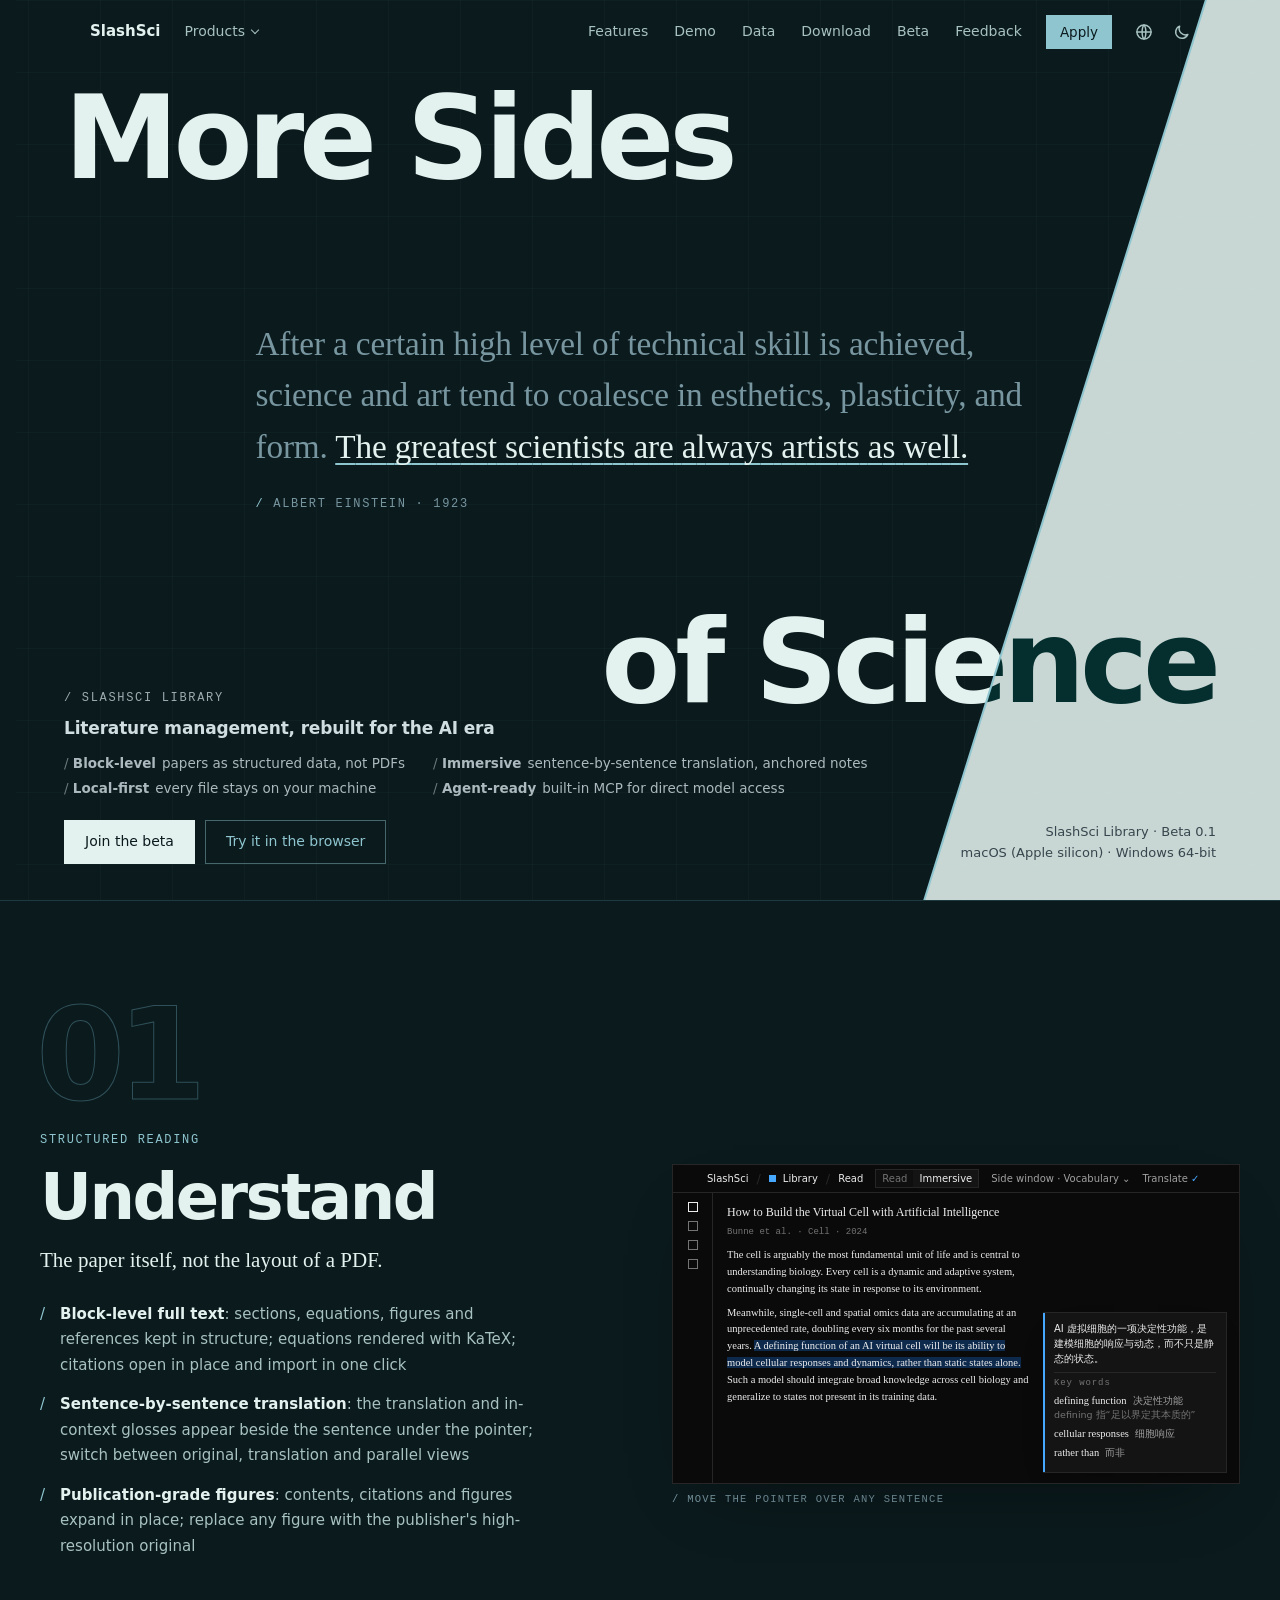
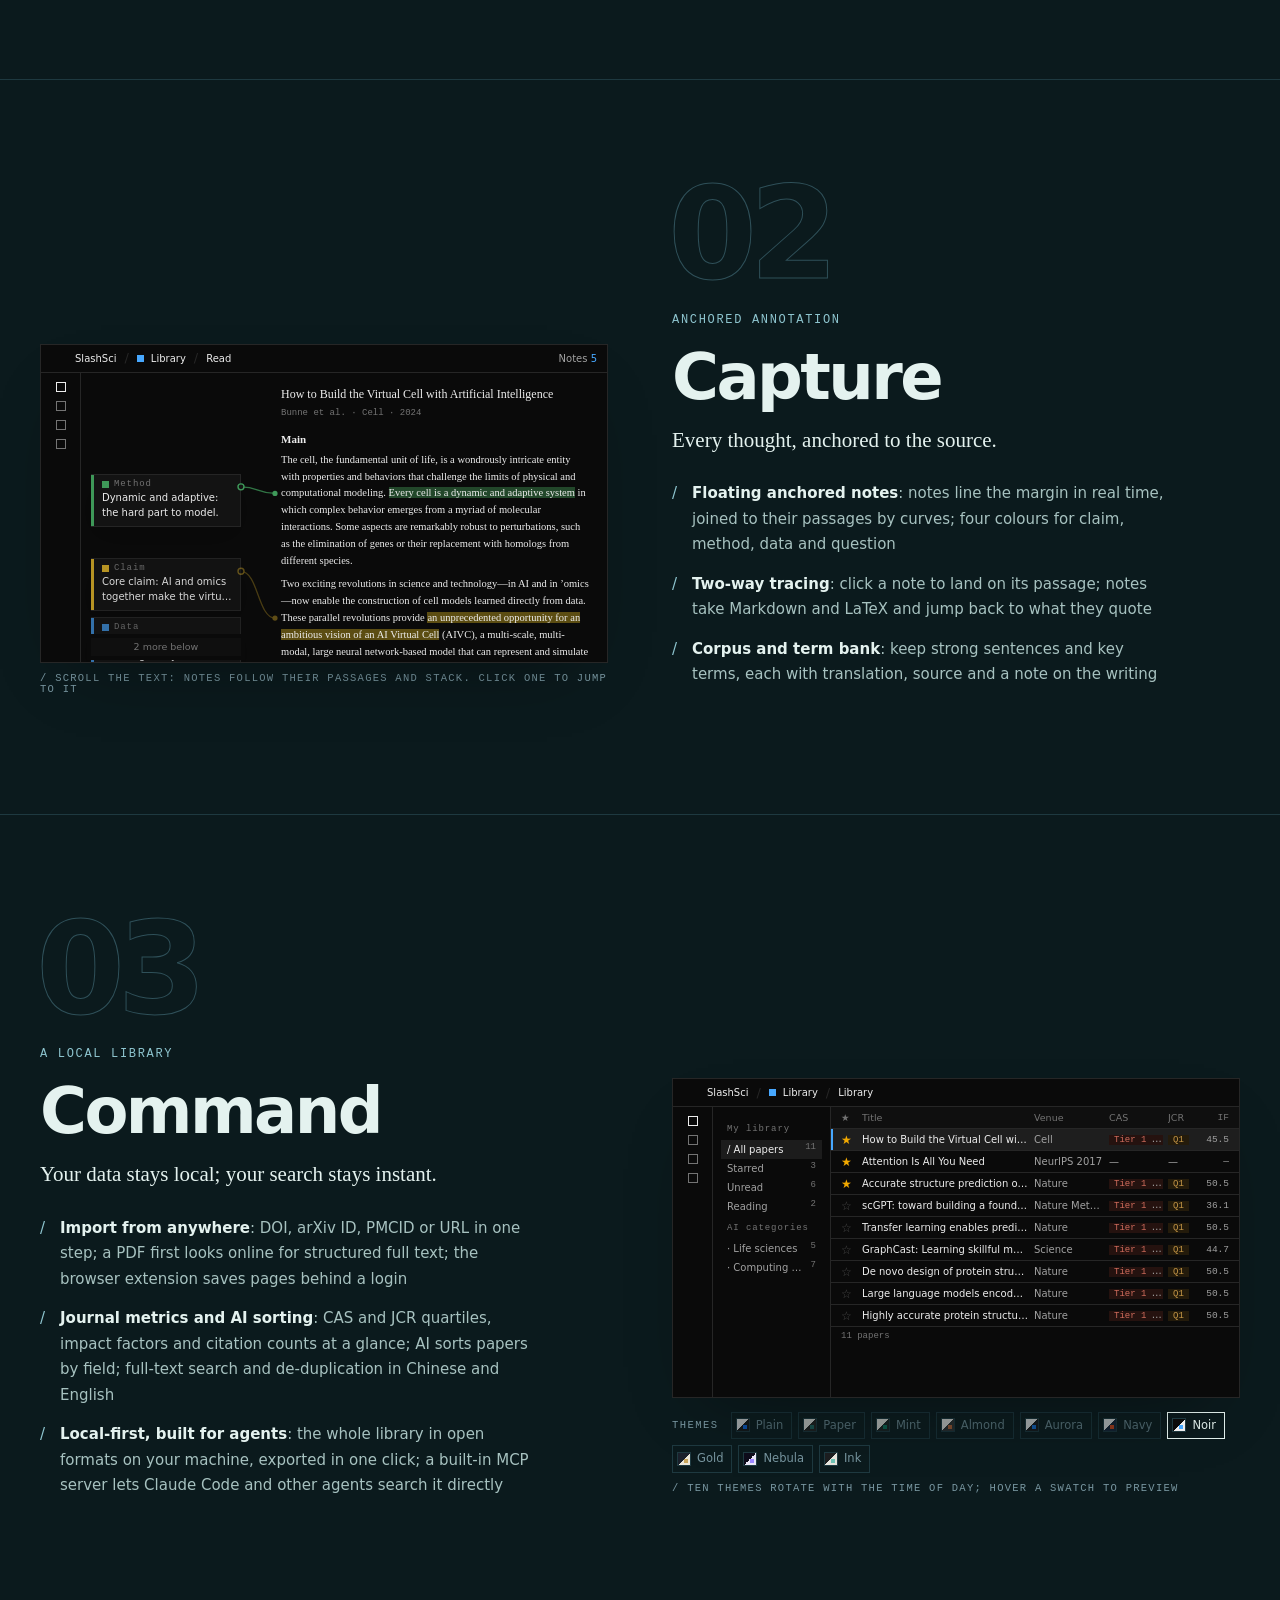
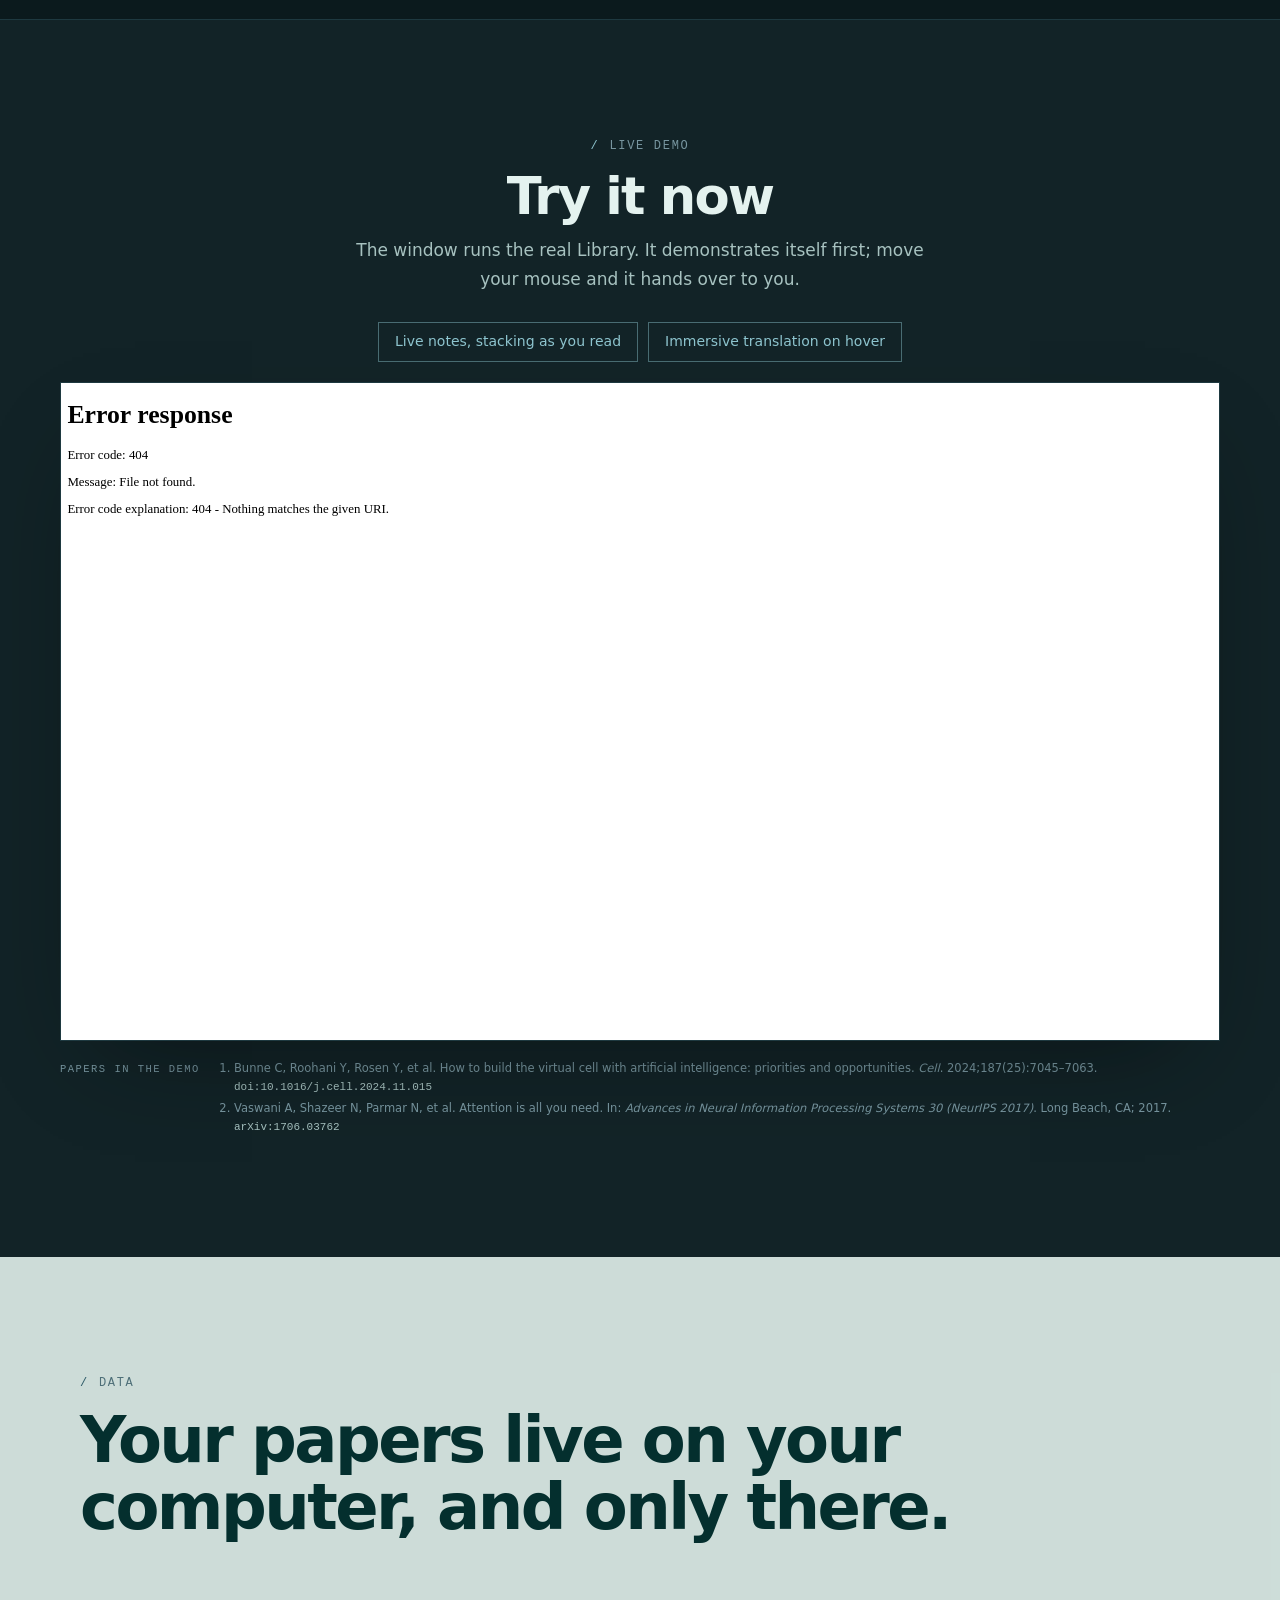
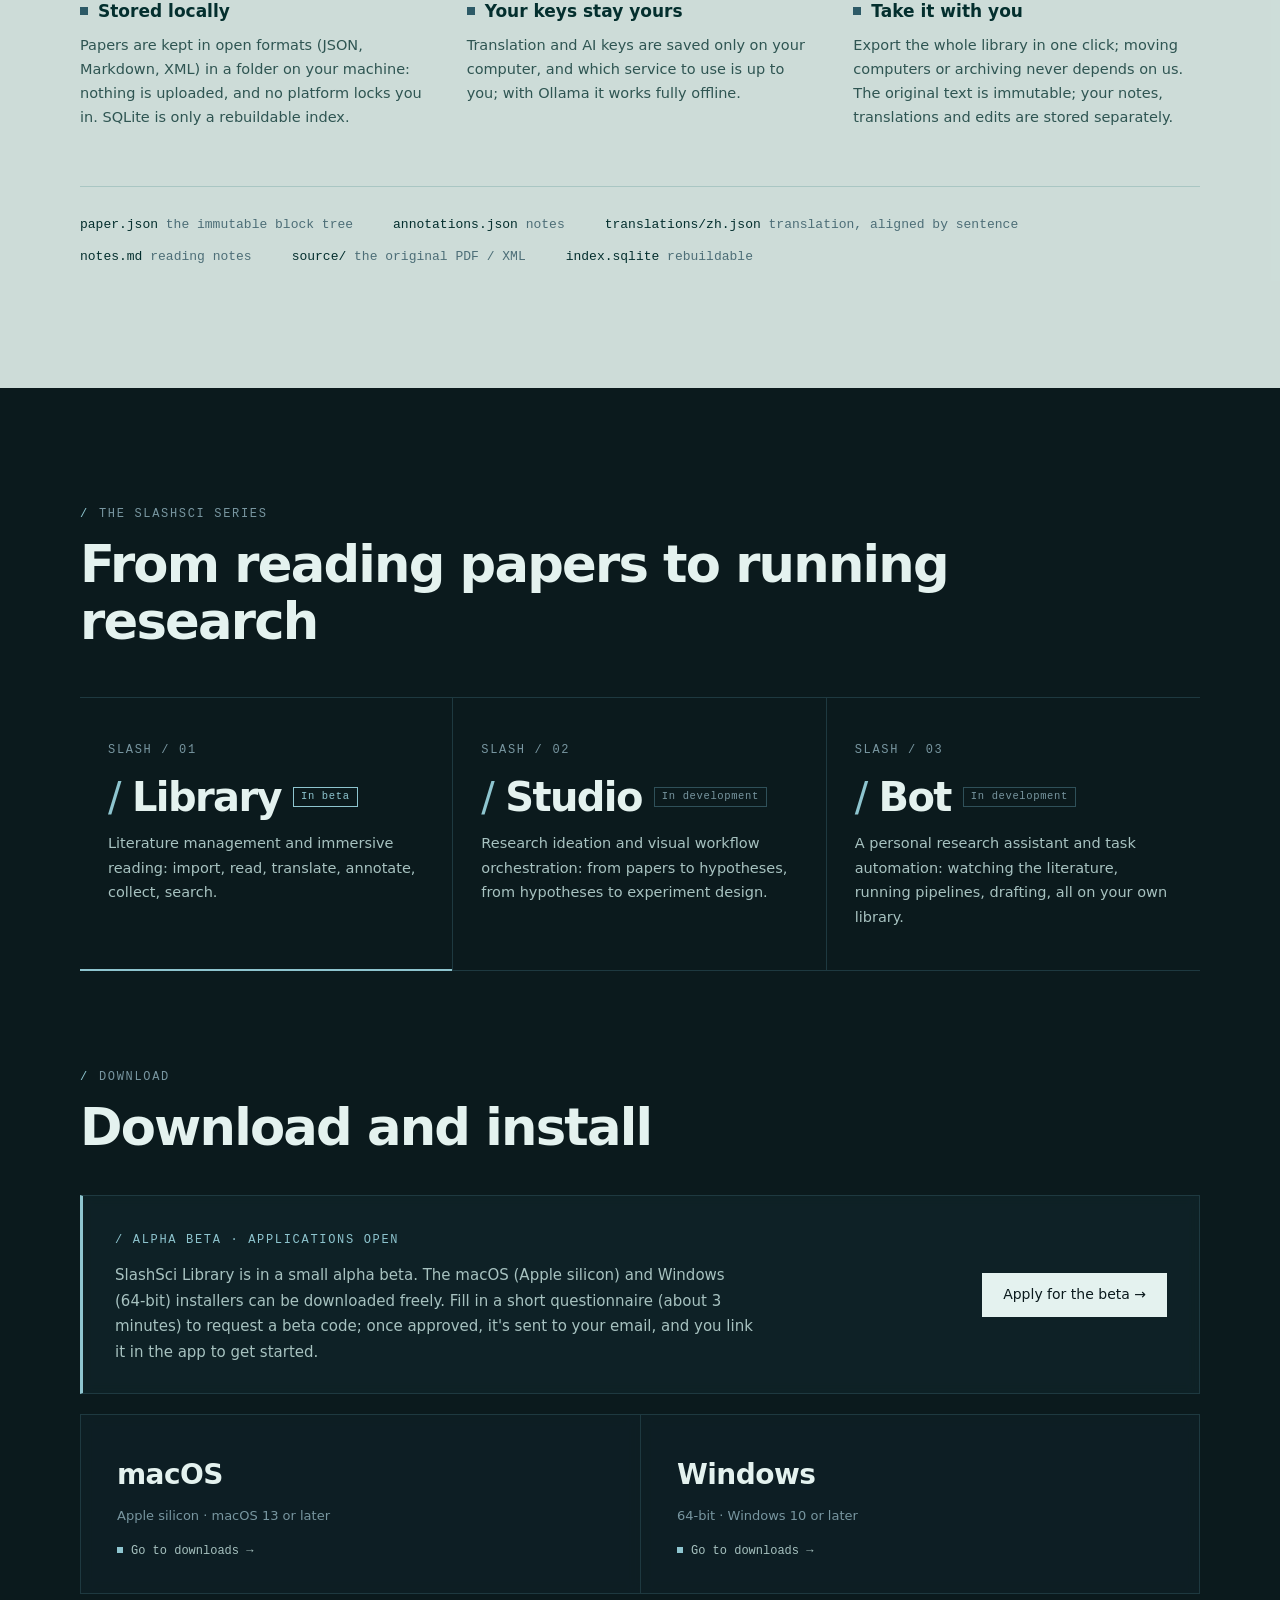
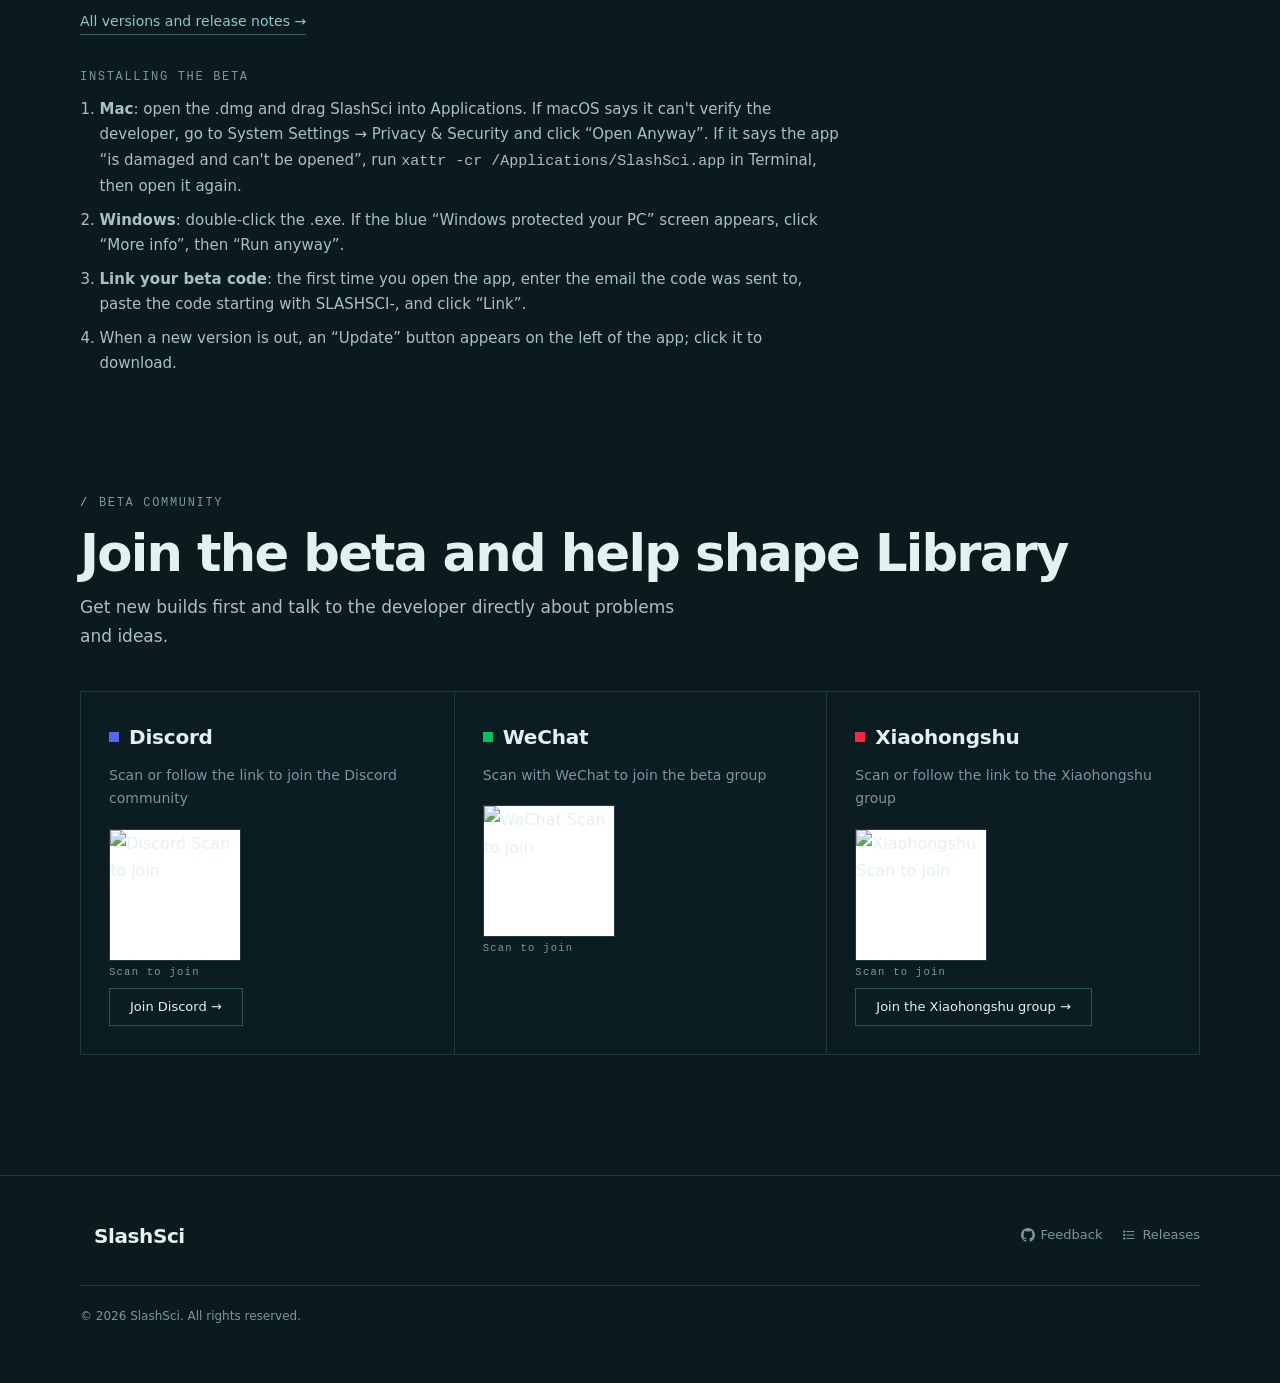
==== commit 9b5b3c24: "官网：不再使用「激活」，改为「内测码 / 绑定」；旧版本下架说明改为欢迎申请阿尔法内测" ====
--- a/docs/en/index.html
+++ b/docs/en/index.html
@@ -566,7 +566,8 @@
 .rchg a,.rlead a{color:var(--accent)}
 .rchg code,.rlead code{font:.88em var(--mono);padding:0 4px;background:var(--hl2)}
 .rchg pre{margin:8px 0;padding:10px 14px;background:var(--hl2);overflow-x:auto;font:13px/1.6 var(--mono)}
-.rgone{margin-top:20px;font:12px/1.6 var(--mono);color:var(--ink3)}
+.rgone{margin-top:18px;font-size:14px;line-height:1.7;color:var(--ink3)}
+.rgone a{color:var(--accent)}
 .rassets:empty{display:none}
 .rassets{margin-top:24px;display:flex;flex-wrap:wrap;gap:8px}
 .rassets a{display:inline-flex;align-items:center;gap:10px;min-height:40px;padding:0 14px;border:1px solid var(--line2);text-decoration:none;font-size:13.5px;font-weight:500;color:var(--ink);transition:border-color .15s}
@@ -741,7 +742,7 @@
 <section class="dl" id="download"><div class="wrap">
   <div class="label rv"><b>/</b> Download</div>
   <h2 class="rv d1">Download and install</h2>
-  <div class="notice rv"><div><span class="k">/ Alpha beta · activation code required</span><p>SlashSci Library is in a small alpha beta. The macOS (Apple silicon) and Windows (64-bit) installers can be downloaded freely; during the beta the app needs an activation code. Apply for the beta (about 3 minutes), and once you are approved the code is sent to the email address you gave.</p></div><a class="btn" href="https://xybioinfo.feishu.cn/share/base/shrcnYgv3JESRb7W4mUVEw9qzxZ" target="_blank" rel="noopener">Apply for the beta →</a></div>
+  <div class="notice rv"><div><span class="k">/ Alpha beta · applications open</span><p>SlashSci Library is in a small alpha beta. The macOS (Apple silicon) and Windows (64-bit) installers can be downloaded freely. Fill in a short questionnaire (about 3 minutes) to request a beta code; once approved, it's sent to your email, and you link it in the app to get started.</p></div><a class="btn" href="https://xybioinfo.feishu.cn/share/base/shrcnYgv3JESRb7W4mUVEw9qzxZ" target="_blank" rel="noopener">Apply for the beta →</a></div>
   <div class="box">
     <a class="os rv" href="/en/releases/"><b>macOS</b><small>Apple silicon · macOS 13 or later</small><span class="file">Go to downloads →</span></a>
     <a class="os rv d1" href="/en/releases/"><b>Windows</b><small>64-bit · Windows 10 or later</small><span class="file">Go to downloads →</span></a>
@@ -751,7 +752,7 @@
   <ol class="steps rv d2">
     <li><b>Mac</b>: open the .dmg and drag SlashSci into Applications. If macOS says it can't verify the developer, go to System Settings → Privacy &amp; Security and click “Open Anyway”. If it says the app “is damaged and can't be opened”, run <code>xattr -cr /Applications/SlashSci.app</code> in Terminal, then open it again.</li>
     <li><b>Windows</b>: double-click the .exe. If the blue “Windows protected your PC” screen appears, click “More info”, then “Run anyway”.</li>
-    <li><b>Activate</b>: the first time you open the app it shows the activation page; enter the email the code was sent to, paste the code starting with SLASHSCI-, and click “Activate”.</li>
+    <li><b>Link your beta code</b>: the first time you open the app, enter the email the code was sent to, paste the code starting with SLASHSCI-, and click “Link”.</li>
     <li>When a new version is out, an “Update” button appears on the left of the app; click it to download.</li>
   </ol>
 </div></section>
